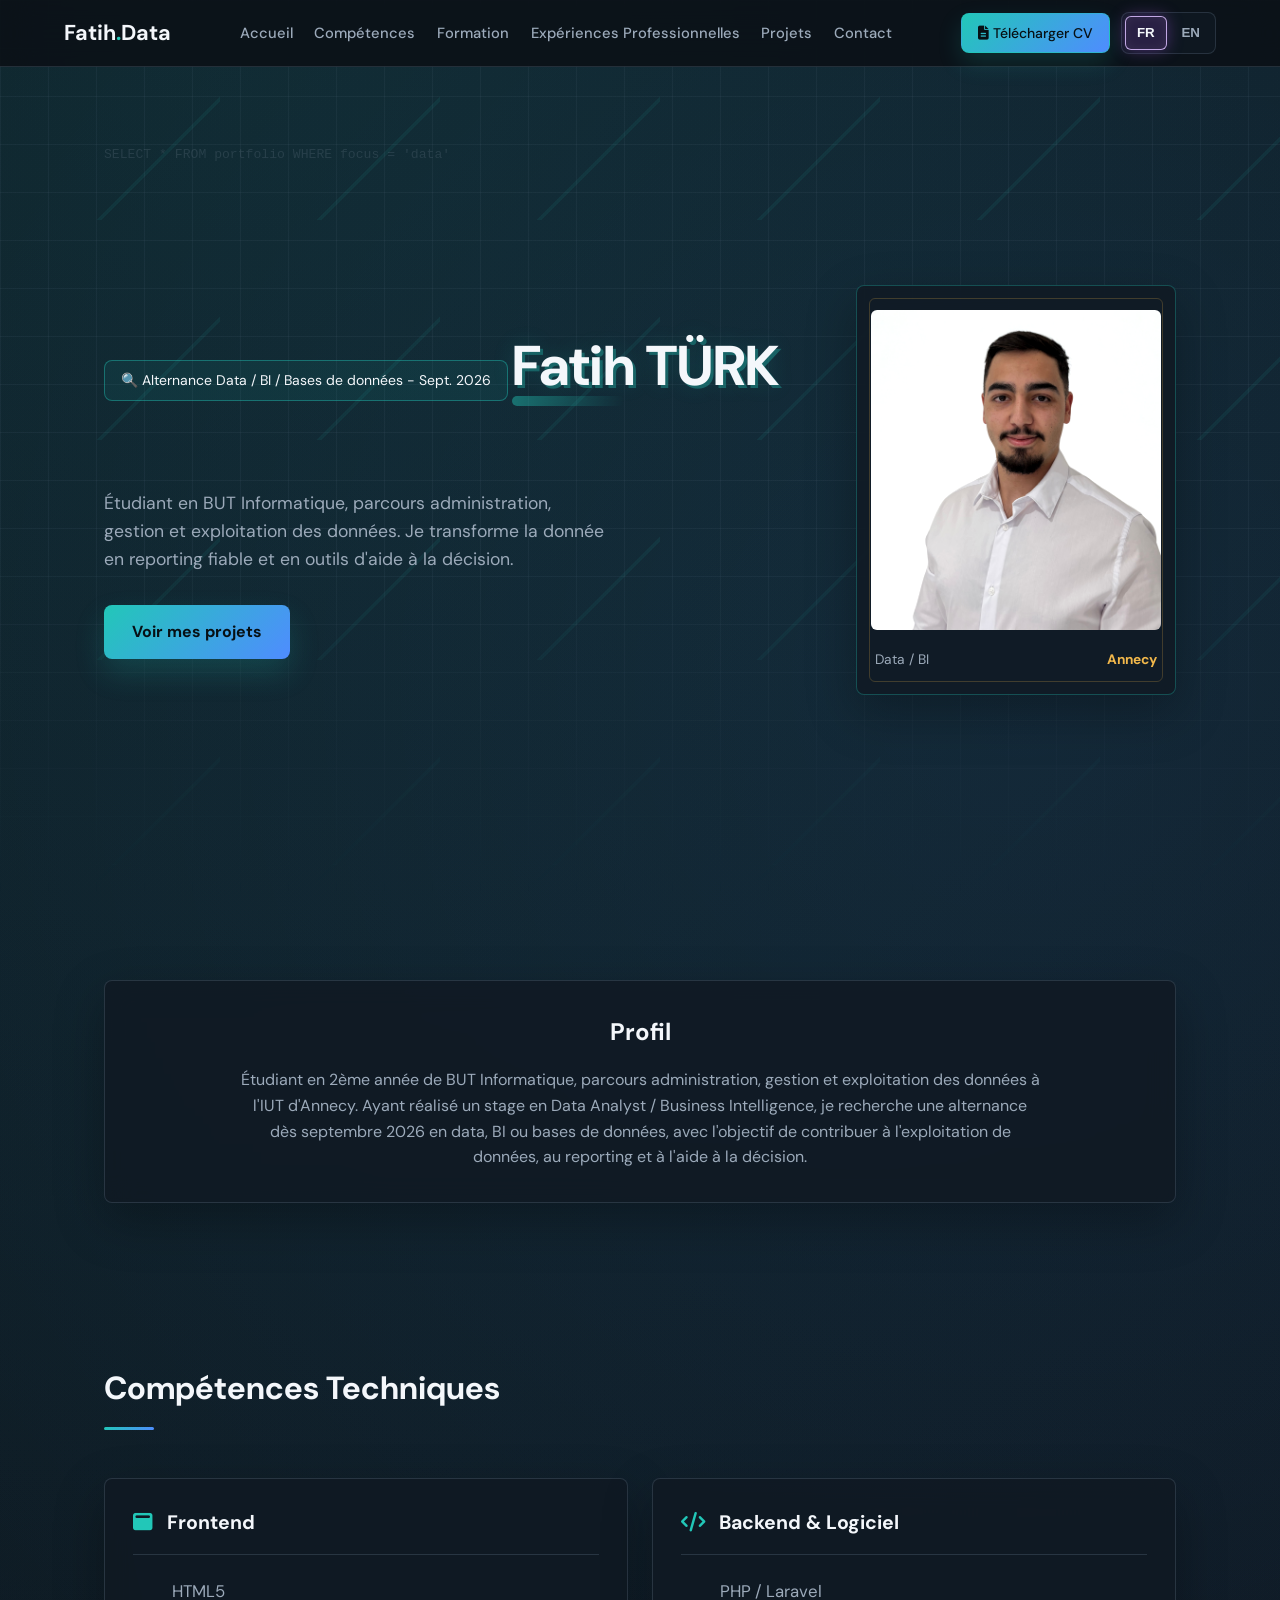
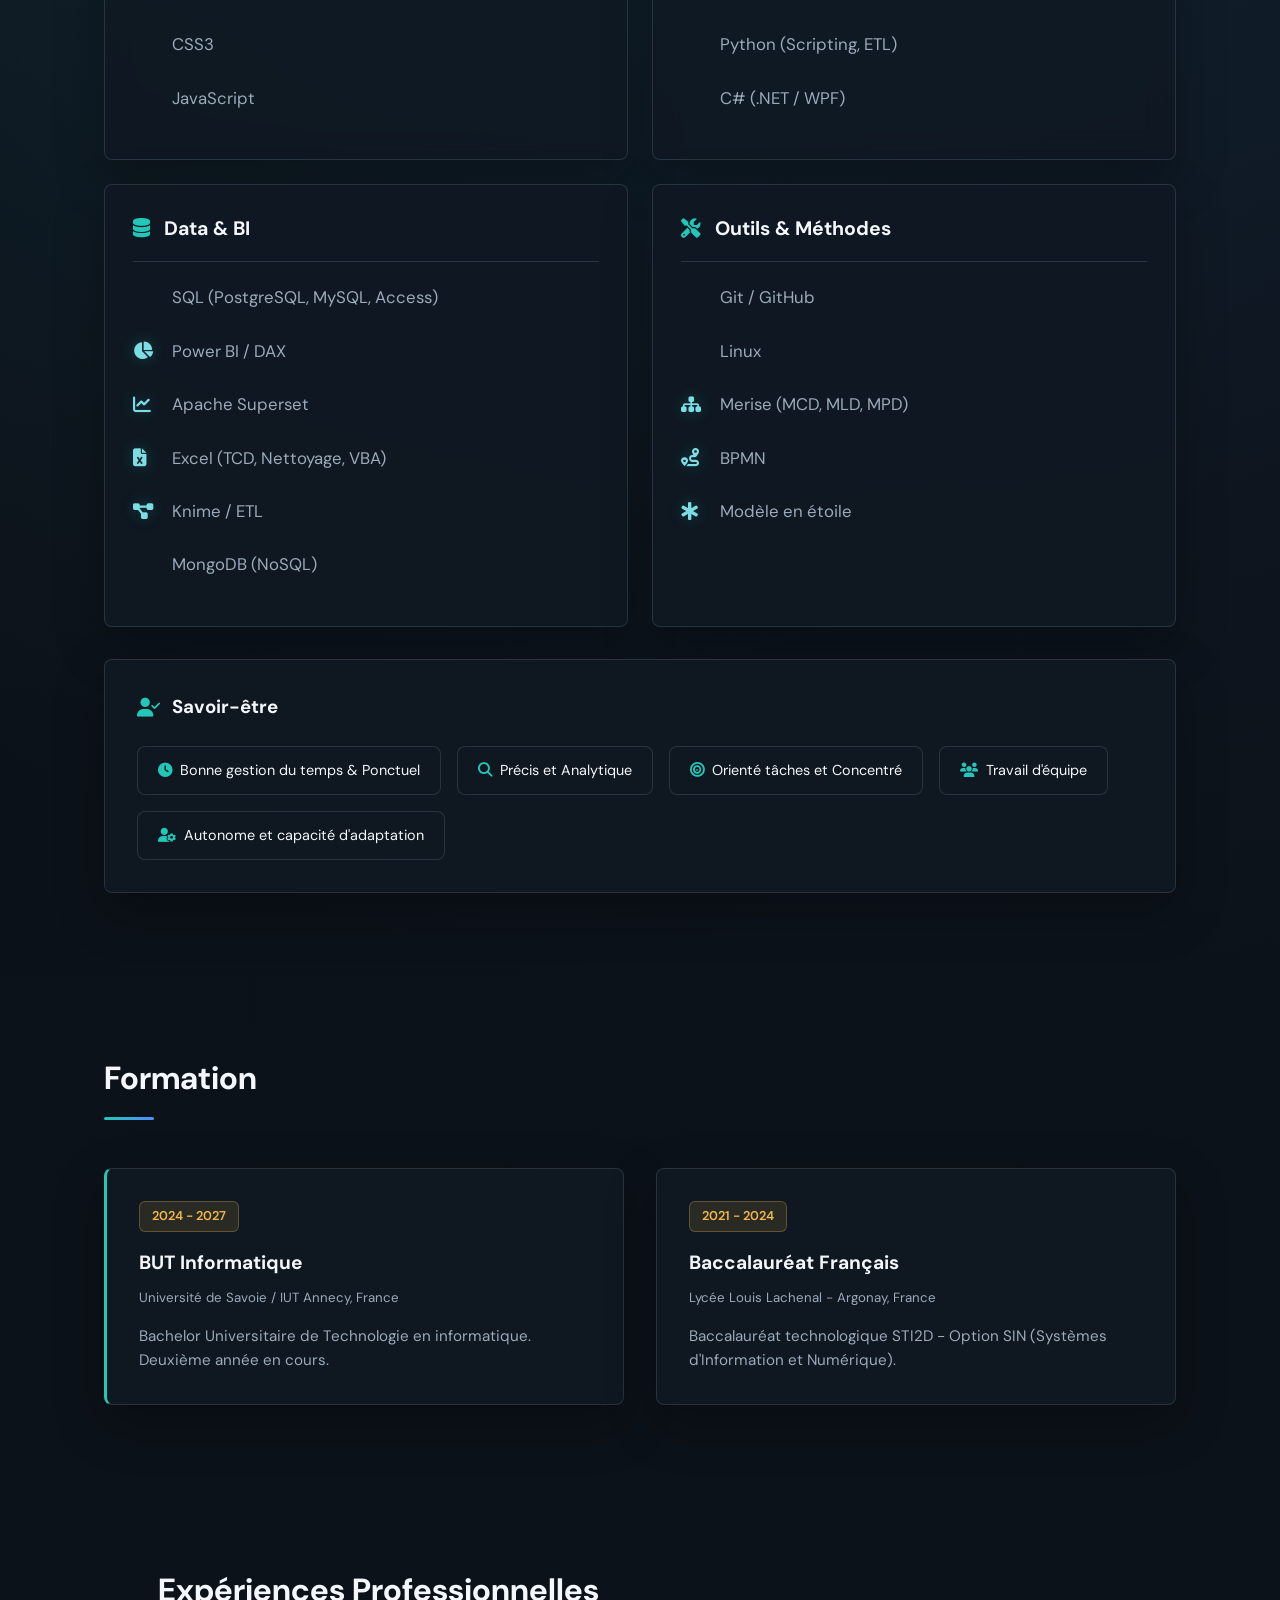
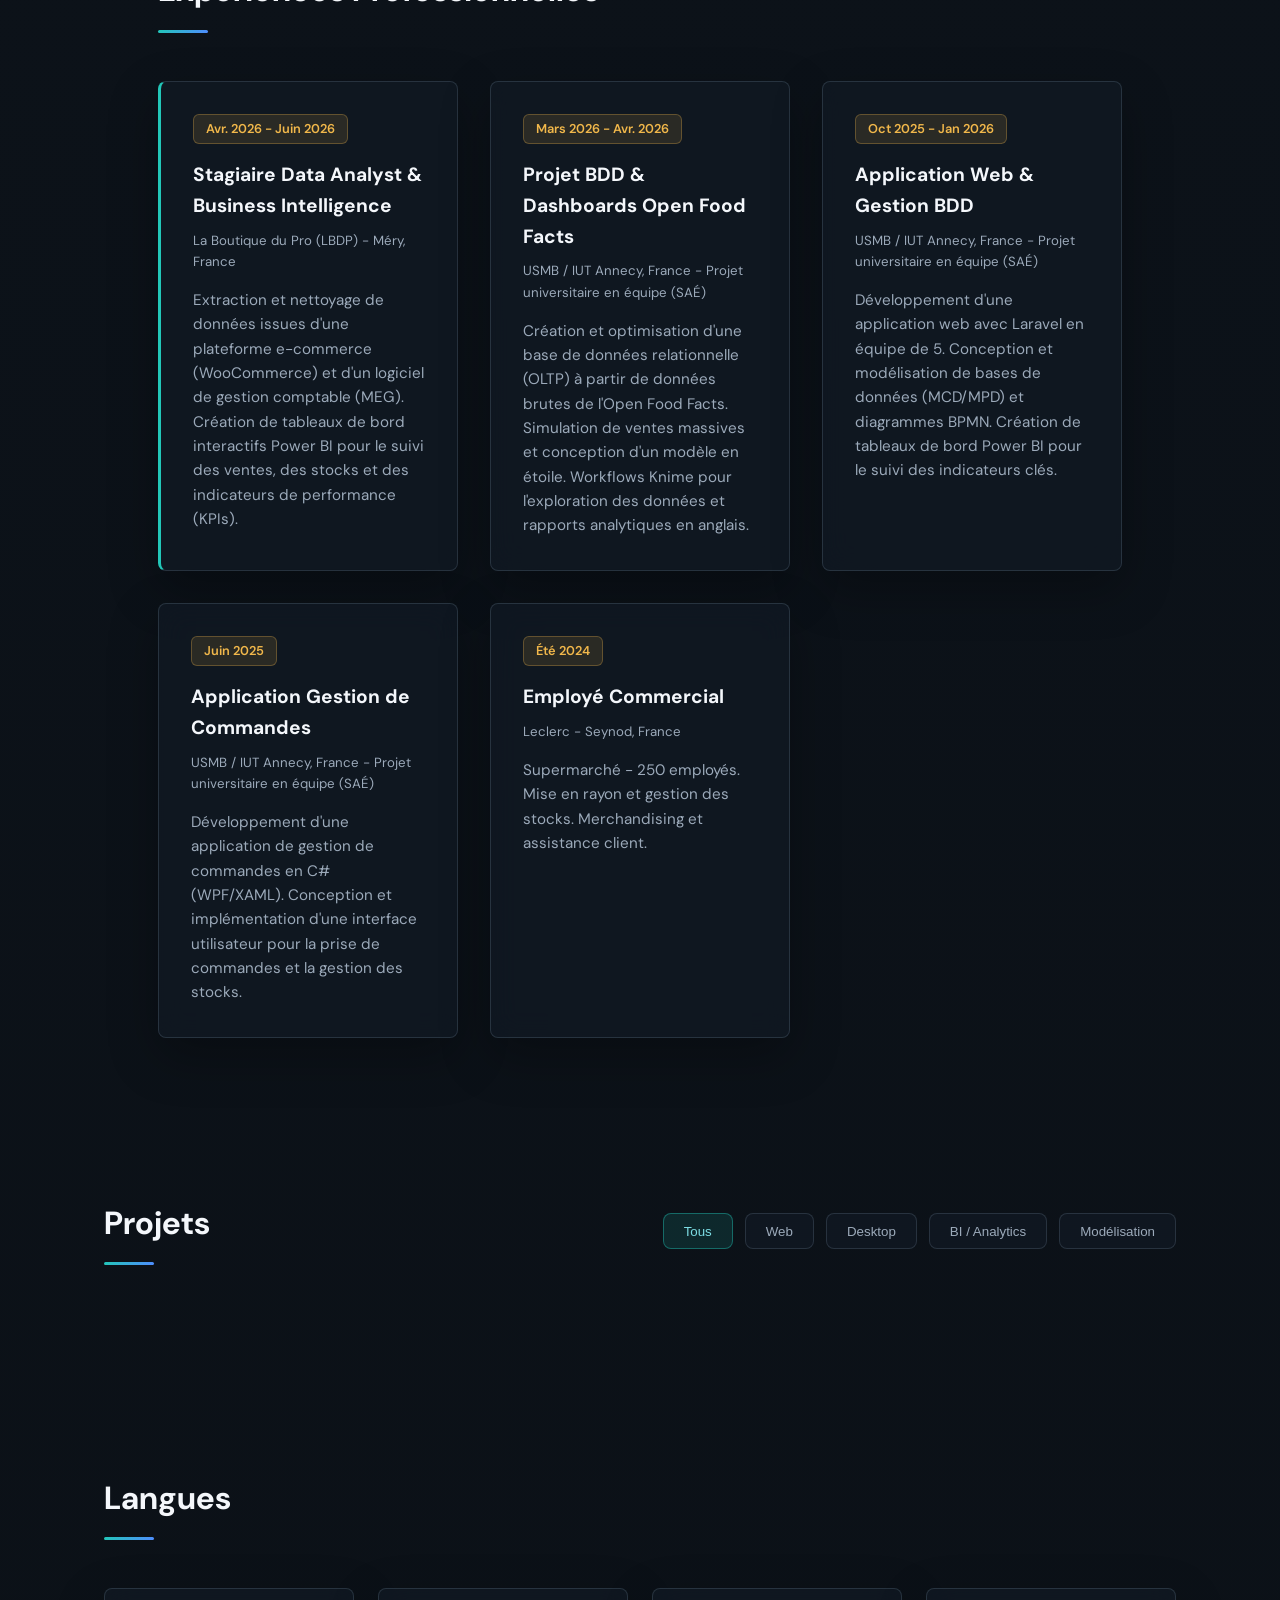
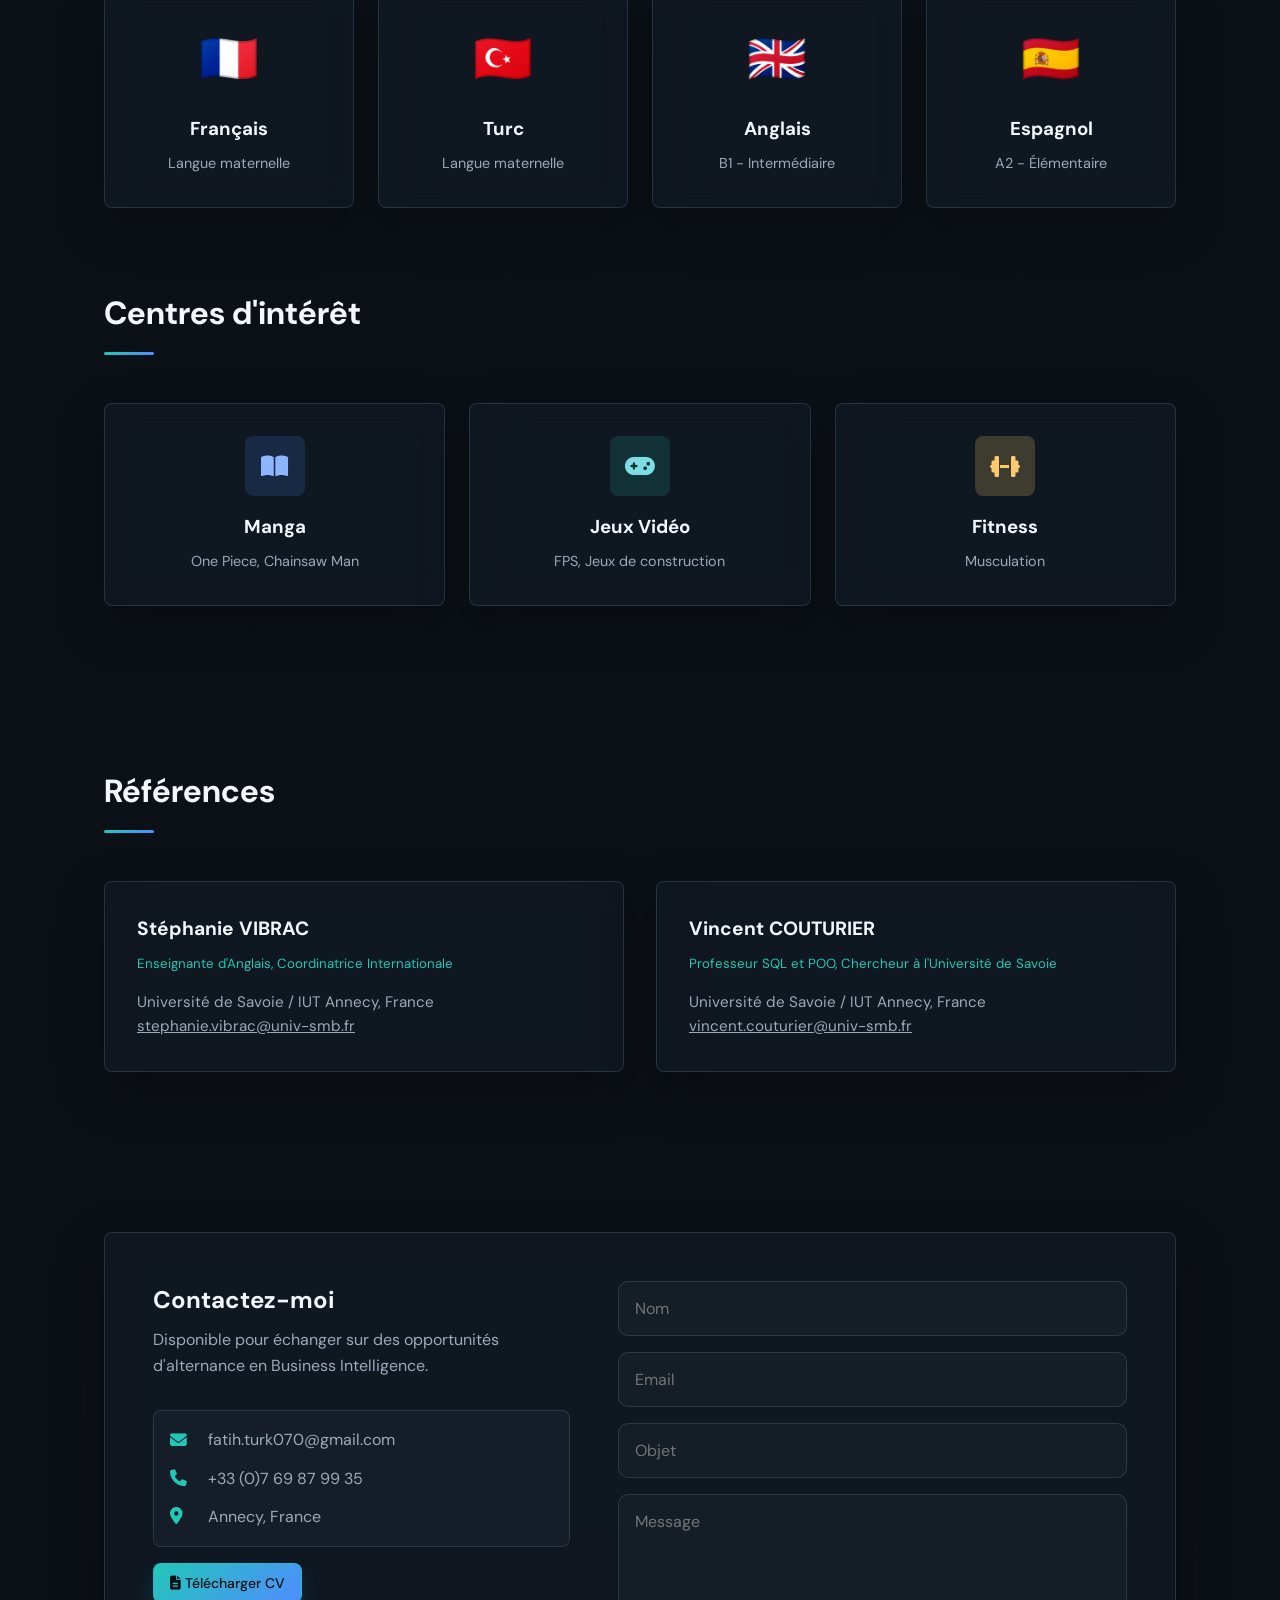
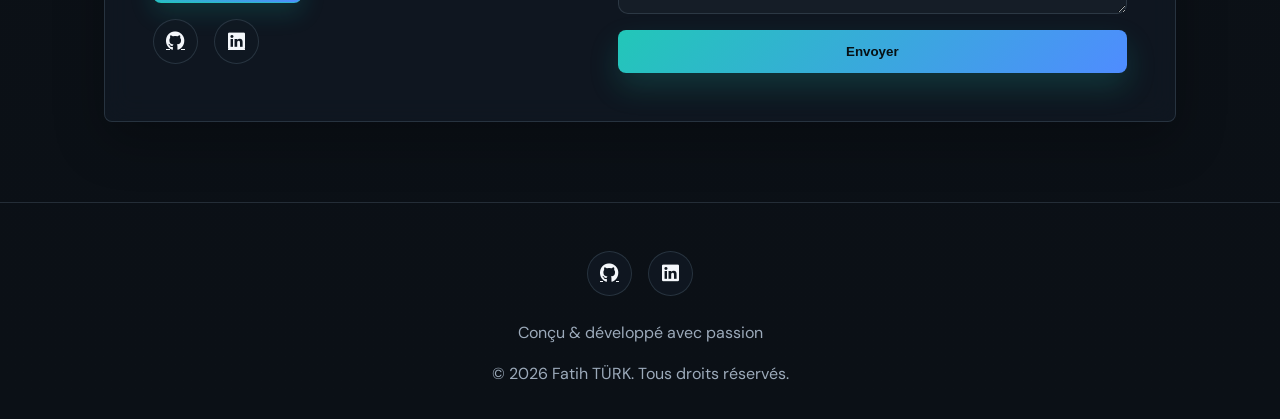
==== index.html @ 294d37f0 "Refactor code structure for improved readability and maintainability" ====
<!DOCTYPE html>
<html lang="fr">
<head>
    <meta charset="UTF-8">
    <meta name="viewport" content="width=device-width, initial-scale=1.0">
    <meta name="description" content="Fatih TÜRK - Data / BI / Databases portfolio. Second-year BUT Informatique student specializing in data administration, management and exploitation, SQL, Power BI, ETL and reporting.">
    <meta property="og:title" content="Fatih TÜRK - Data & BI Portfolio">
    <meta property="og:description" content="Data / BI / Databases. Power BI dashboards, SQL modeling, ETL workflows and reporting.">
    <meta property="og:type" content="website">
    <meta property="og:image" content="assets/previews/imgPROFIL.png">
    <title>Fatih TÜRK - Portfolio</title>
    <link rel="icon" href="data:image/svg+xml,<svg xmlns='http://www.w3.org/2000/svg' viewBox='0 0 100 100'><text y='.9em' font-size='90'>📊</text></svg>">

    <link rel="preconnect" href="https://fonts.googleapis.com">
    <link rel="preconnect" href="https://fonts.gstatic.com" crossorigin>
    <link href="https://fonts.googleapis.com/css2?family=DM+Sans:opsz,wght@9..40,400;500;700&display=swap" rel="stylesheet">
    
    <link rel="stylesheet" href="https://cdnjs.cloudflare.com/ajax/libs/font-awesome/6.5.1/css/all.min.css" />
    <link rel="stylesheet" href="https://cdn.jsdelivr.net/gh/devicons/devicon@v2.15.1/devicon.min.css">
    <link rel="stylesheet" href="css/style.css">
</head>
<body>

    <div id="scroll-progress"></div>
    <div id="cursor-glow"></div>

    <div class="background">
        <div class="data-grid"></div>
    </div>

    <nav class="glass-nav">
        <a href="#" class="logo">Fatih<span class="dot">.</span>Data</a>
        
        <ul class="nav-menu" id="nav-menu">
            <li><a href="#hero" onclick="closeMenu()" data-lang="nav_home">Home</a></li>
            <li><a href="#skills" onclick="closeMenu()" data-lang="nav_skills">Skills</a></li>
            <li><a href="#education" onclick="closeMenu()" data-lang="titre_edu">Education</a></li>
            <li><a href="#experience" onclick="closeMenu()" data-lang="titre_pro_exp">Experience</a></li>
            <li><a href="#projects" onclick="closeMenu()" data-lang="nav_projects">Projects</a></li>
            <li><a href="#contact" onclick="closeMenu()" data-lang="nav_contact">Contact</a></li>
            <li class="mobile-only">
                <a href="assets/CV_Fatih_TURK_FR.pdf" target="_blank" data-cv-link data-lang="nav_cv_download">Télécharger CV</a>
            </li>
        </ul>   

        <div class="nav-actions">
            <a href="assets/CV_Fatih_TURK_FR.pdf" target="_blank" class="btn-small btn-cv-primary desktop-only" data-cv-link data-lang="nav_cv_download"><i class="fa-solid fa-file-lines"></i> Télécharger CV</a>
            <div class="language-switch" aria-label="Language selector">
                <button type="button" class="lang-option" data-set-lang="fr">FR</button>
                <button type="button" class="lang-option" data-set-lang="en">EN</button>
            </div>
            
            <div class="hamburger" onclick="toggleMenu()">
                <i class="fa-solid fa-bars"></i>
            </div>
        </div>
    </nav>

    <main class="container">

        <section id="hero" class="hero">
            <div class="hero-content">
                <span class="badge-glass" data-lang="hero_badge">🔍 Data / BI / Databases apprenticeship - Sept. 2026</span>
                <h1 class="hero-name" data-text="Fatih TÜRK">Fatih TÜRK</h1>
                
                <h2 class="gradient-text"><span id="typed-text"></span></h2>
                
                <p class="subtitle" data-lang="profil-p">
                    Second-year BUT Informatique student specializing in data administration, management and exploitation. I turn data into reliable reporting and decision support tools.
                </p>
                
                <div class="hero-actions">
                    <a href="#projects" class="btn-primary" data-lang="nav_projects_btn">View my projects</a>
                </div>
            </div>
            <div class="hero-card glass-card">
                <img src="assets/previews/imgPROFIL.png" alt="Fatih TÜRK">
                <div class="hero-card-meta">
                    <span>Data / BI</span>
                    <strong>Annecy</strong>
                </div>
            </div>
        </section>

        <section id="profile" class="section">
            <div class="glass-card profile-simple">
                <h2 data-lang="titre_profil">Profile</h2>
                <p class="profile-bio" data-lang="bio_profil">
                    Second-year BUT Informatique student specializing in data administration, management and exploitation at IUT d'Annecy. Having completed a Data Analyst / Business Intelligence internship, I am seeking a work-study contract from September 2026 in data, BI or databases, with the goal of contributing to data exploitation, reporting and decision support.
                </p>
            </div>
        </section>

        <section id="skills" class="section">
            <div class="section-header">
                <h2 data-lang="competences-titre">Technical Skills</h2>
            </div>
            
            <div class="skills-layout-advanced">
                <div class="skill-column glass-card">
                    <h3><i class="fa-solid fa-window-maximize accent-icon"></i> <span data-lang="skills-frontend-title">Frontend</span></h3>

                    <div class="skill-bar">
                        <div class="skill-info">
                            <span><i class="devicon-html5-plain"></i> HTML5</span>
                            <span class="percentage">85%</span>
                        </div>
                        <div class="progress-container"><div class="progress-fill" style="--bar-width:85%"></div></div>
                    </div>

                    <div class="skill-bar">
                        <div class="skill-info">
                            <span><i class="devicon-css3-plain"></i> CSS3</span>
                            <span class="percentage">85%</span>
                        </div>
                        <div class="progress-container"><div class="progress-fill" style="--bar-width:85%"></div></div>
                    </div>

                    <div class="skill-bar">
                        <div class="skill-info">
                            <span><i class="devicon-javascript-plain"></i> JavaScript</span>
                            <span class="percentage">80%</span>
                        </div>
                        <div class="progress-container"><div class="progress-fill" style="--bar-width:80%"></div></div>
                    </div>
                </div>

                <div class="skill-column glass-card">
                    <h3><i class="fa-solid fa-code accent-icon"></i> <span data-lang="skills-backend-title">Backend & Software</span></h3>

                    <div class="skill-bar">
                        <div class="skill-info">
                            <span><i class="devicon-php-plain"></i> PHP / Laravel</span>
                            <span class="percentage">85%</span>
                        </div>
                        <div class="progress-container"><div class="progress-fill" style="--bar-width:85%"></div></div>
                    </div>

                    <div class="skill-bar">
                        <div class="skill-info">
                            <span><i class="devicon-python-plain"></i> Python (Scripting, ETL)</span>
                            <span class="percentage">80%</span>
                        </div>
                        <div class="progress-container"><div class="progress-fill" style="--bar-width:80%"></div></div>
                    </div>

                    <div class="skill-bar">
                        <div class="skill-info">
                            <span><i class="devicon-csharp-plain"></i> C# (.NET / WPF)</span>
                            <span class="percentage">75%</span>
                        </div>
                        <div class="progress-container"><div class="progress-fill" style="--bar-width:75%"></div></div>
                    </div>
                </div>

                <div class="skill-column glass-card">
                    <h3><i class="fa-solid fa-database accent-icon"></i> <span data-lang="skills-data-title">Data & BI</span></h3>

                    <div class="skill-bar">
                        <div class="skill-info">
                            <span><i class="devicon-postgresql-plain"></i> SQL (PostgreSQL, MySQL, Access)</span>
                            <span class="percentage">90%</span>
                        </div>
                        <div class="progress-container"><div class="progress-fill" style="--bar-width:90%"></div></div>
                    </div>

                    <div class="skill-bar">
                        <div class="skill-info">
                            <span><i class="fa-solid fa-chart-pie"></i> Power BI / DAX</span>
                            <span class="percentage">85%</span>
                        </div>
                        <div class="progress-container"><div class="progress-fill" style="--bar-width:85%"></div></div>
                    </div>

                    <div class="skill-bar">
                        <div class="skill-info">
                            <span><i class="fa-solid fa-chart-line"></i> Apache Superset</span>
                            <span class="percentage">75%</span>
                        </div>
                        <div class="progress-container"><div class="progress-fill" style="--bar-width:75%"></div></div>
                    </div>

                    <div class="skill-bar">
                        <div class="skill-info">
                            <span><i class="fa-solid fa-file-excel"></i> Excel (TCD, Nettoyage, VBA)</span>
                            <span class="percentage">80%</span>
                        </div>
                        <div class="progress-container"><div class="progress-fill" style="--bar-width:80%"></div></div>
                    </div>

                    <div class="skill-bar">
                        <div class="skill-info">
                            <span><i class="fa-solid fa-diagram-project"></i> Knime / ETL</span>
                            <span class="percentage">75%</span>
                        </div>
                        <div class="progress-container"><div class="progress-fill" style="--bar-width:75%"></div></div>
                    </div>

                    <div class="skill-bar">
                        <div class="skill-info">
                            <span><i class="devicon-mongodb-plain"></i> MongoDB (NoSQL)</span>
                            <span class="percentage">70%</span>
                        </div>
                        <div class="progress-container"><div class="progress-fill" style="--bar-width:70%"></div></div>
                    </div>
                </div>

                <div class="skill-column glass-card">
                    <h3><i class="fa-solid fa-screwdriver-wrench accent-icon"></i> <span data-lang="skills-tools-title">Tools & Methods</span></h3>

                    <div class="skill-bar">
                        <div class="skill-info">
                            <span><i class="devicon-git-plain"></i> Git / GitHub</span>
                            <span class="percentage">80%</span>
                        </div>
                        <div class="progress-container"><div class="progress-fill" style="--bar-width:80%"></div></div>
                    </div>

                    <div class="skill-bar">
                        <div class="skill-info">
                            <span><i class="devicon-linux-plain"></i> Linux</span>
                            <span class="percentage">70%</span>
                        </div>
                        <div class="progress-container"><div class="progress-fill" style="--bar-width:70%"></div></div>
                    </div>

                    <div class="skill-bar">
                        <div class="skill-info">
                            <span><i class="fa-solid fa-sitemap"></i> Merise (MCD, MLD, MPD)</span>
                            <span class="percentage">80%</span>
                        </div>
                        <div class="progress-container"><div class="progress-fill" style="--bar-width:80%"></div></div>
                    </div>

                    <div class="skill-bar">
                        <div class="skill-info">
                            <span><i class="fa-solid fa-route"></i> BPMN</span>
                            <span class="percentage">75%</span>
                        </div>
                        <div class="progress-container"><div class="progress-fill" style="--bar-width:75%"></div></div>
                    </div>

                    <div class="skill-bar">
                        <div class="skill-info">
                            <span><i class="fa-solid fa-star-of-life"></i> Modèle en étoile</span>
                            <span class="percentage">80%</span>
                        </div>
                        <div class="progress-container"><div class="progress-fill" style="--bar-width:80%"></div></div>
                    </div>
                </div>
            </div>

            <div class="soft-skills-row glass-card">
                <h3 data-lang="comp-soft"><i class="fa-solid fa-user-check accent-icon"></i> Soft Skills</h3>
                <div class="tags-cloud">
                    <span class="tag-glass" data-lang="soft-time"><i class="fa-solid fa-clock"></i> Good time management skills & Punctual</span>
                    <span class="tag-glass" data-lang="soft-analytic"><i class="fa-solid fa-magnifying-glass"></i> Precise and Analytical</span>
                    <span class="tag-glass" data-lang="soft-focus"><i class="fa-solid fa-bullseye"></i> Task-oriented and Focused</span>
                    <span class="tag-glass" data-lang="soft-team"><i class="fa-solid fa-users"></i> Teamwork</span>
                    <span class="tag-glass" data-lang="soft-autonomous"><i class="fa-solid fa-user-gear"></i> Autonomous and adaptable</span>
                </div>
            </div>
        </section>

        <section id="education" class="section">
            <div class="section-header">
                <h2 data-lang="titre_edu">Education</h2>
            </div>

            <div class="education-grid">
                <div class="glass-card timeline-card highlight">
                    <span class="date" data-lang="date_2024_2027">2024 - 2027</span>
                    <h4 data-lang="titre_but">CS Bachelor (BUT Informatique)</h4>
                    <h5 data-lang="lieu_but">University of Savoy / IUT Annecy, France</h5>
                    <p data-lang="desc_but">Technical Bachelor's Degree in computer science. Second year in progress.</p>
                </div>

                <div class="glass-card timeline-card">
                    <span class="date" data-lang="date_2021_2024">2021 - 2024</span>
                    <h4 data-lang="titre_bac">French Baccalaureate</h4>
                    <h5 data-lang="lieu_bac">Louis Lachenal High School - Argonay, France</h5>
                    <p data-lang="desc_bac">Technical High School diploma (STI2D - Digital Information Systems).</p>
                </div>
            </div>
        </section>

        <section id="experience" class="section">
            <div class="container">
                <div class="section-header">
                    <h2 data-lang="titre_pro_exp">Work Experience</h2>
                </div>
                
                <div class="education-grid">
                    <div class="glass-card timeline-card highlight">
                        <span class="date" data-lang="date_avr_juin_26">Apr. 2026 - Jun. 2026</span>
                        <h4 data-lang="job_lbdp">Data Analyst & Business Intelligence Intern</h4>
                        <h5 data-lang="lieu_lbdp">La Boutique du Pro (LBDP) - Méry, France</h5>
                        <p data-lang="desc_lbdp">Extraction and cleaning of data from an e-commerce platform (WooCommerce) and accounting management software (MEG). Built interactive Power BI dashboards to track sales, inventory and key performance indicators (KPIs).</p>
                    </div>

                    <div class="glass-card timeline-card">
                        <span class="date" data-lang="date_mars_avr_26">Mar. 2026 - Apr. 2026</span>
                        <h4 data-lang="job_open_food">Open Food Facts - DB & Dashboards Project</h4>
                        <h5 data-lang="lieu_usmb">USMB / IUT Annecy, France - University team project (SAÉ)</h5>
                        <p data-lang="desc_open_food">Built and optimized a relational database (OLTP) from raw Open Food Facts data. Simulated large-scale sales data and designed a star schema for analysis. Created Knime workflows for data exploration and analytical reports in English.</p>
                    </div>

                    <div class="glass-card timeline-card">
                        <span class="date" data-lang="date_oct_jan">Oct 2025 - Jan 2026</span>
                        <h4 data-lang="job_web_app">Web Application & Database Management</h4>
                        <h5 data-lang="lieu_usmb">USMB / IUT Annecy, France - University team project (SAÉ)</h5>
                        <p data-lang="desc_web_app">Developed a web application using Laravel in a team of 5. Designed and modeled databases (ERD/Physical Data Models) and BPMN diagrams. Created Power BI dashboards to monitor key performance indicators.</p>
                    </div>

                    <div class="glass-card timeline-card">
                        <span class="date" data-lang="date_june_25">June 2025</span>
                        <h4 data-lang="job_order_app">Order Management Application</h4>
                        <h5 data-lang="lieu_usmb">USMB / IUT Annecy, France - University team project (SAÉ)</h5>
                        <p data-lang="desc_order_app">Developed an order management application in C# (WPF/XAML). Designed and implemented a user interface for order taking and stock management.</p>
                    </div>

                    <div class="glass-card timeline-card">
                        <span class="date" data-lang="date_ete_24">Summer 2024</span>
                        <h4 data-lang="job_leclerc">Retail Associate</h4>
                        <h5 data-lang="lieu_leclerc">Leclerc - Seynod, France</h5>
                        <p data-lang="desc_leclerc">Supermarket - 250 employees. Restocked shelves and managed inventory. Merchandised products and assisted customers.</p>
                    </div>
                </div>
            </div>
        </section>

        <section id="projects" class="section">
            <div class="section-header row">
                <h2 data-lang="projets-titre">Projects</h2>
                <div class="tech-filters">
                    <button class="active" data-filter="all" data-lang="filter-all">All Projects</button>
                    <button data-filter="Web" data-lang="filter-web">Web</button>
                    <button data-filter="Desktop" data-lang="filter-desktop">Desktop</button>
                    <button data-filter="BI" data-lang="filter-bi">BI / Analytics</button>
                    <button data-filter="Analysis" data-lang="filter-analysis">Modeling</button>
                </div>
            </div>
            <div class="projects-grid" id="projects-container">
            </div>
        </section>

        <section id="languages" class="section">
            <div class="section-header">
                <h2 data-lang="langues-titre">Languages</h2>
            </div>
            <div class="grid-4">
                <div class="glass-card lang-card">
                    <span class="flag">🇫🇷</span>
                    <h3 data-lang="lang-fr">French</h3>
                    <p data-lang="lang-native">Native Speaker</p>
                </div>
                <div class="glass-card lang-card">
                    <span class="flag">🇹🇷</span>
                    <h3 data-lang="lang-tr">Turkish</h3>
                    <p data-lang="lang-native">Native Speaker</p>
                </div>
                <div class="glass-card lang-card">
                    <span class="flag">🇬🇧</span>
                    <h3 data-lang="lang-en">English</h3>
                    <p data-lang="lang_b1">B1 - Intermediate</p>
                </div>
                <div class="glass-card lang-card">
                    <span class="flag">🇪🇸</span>
                    <h3 data-lang="lang-es">Spanish</h3>
                    <p data-lang="lang_a2">A2 - Elementary</p>
                </div>
            </div>
        </section>

        <section id="interets" class="section" style="padding-top:0;">
            <div class="section-header">
                <h2 data-lang="interets-titre">Interests</h2>
            </div>
            <div class="grid-3">
                <div class="glass-card interest-card">
                    <div class="icon-box bg-purple"><i class="fa-solid fa-book-open"></i></div>
                    <h3>Manga</h3>
                    <p data-lang="hobby_manga_desc">One Piece, Chainsaw Man</p>
                </div>
                <div class="glass-card interest-card">
                    <div class="icon-box bg-blue"><i class="fa-solid fa-gamepad"></i></div>
                    <h3 data-lang="hobby-games">Video Games</h3>
                    <p data-lang="hobby_games_desc">FPS, Construction games</p>
                </div>
                <div class="glass-card interest-card">
                    <div class="icon-box bg-green"><i class="fa-solid fa-dumbbell"></i></div>
                    <h3 data-lang="hobby-fitness">Fitness</h3>
                    <p data-lang="hobby-fitness-desc">Weight training</p>
                </div>
            </div>
        </section>

        <section id="references" class="section">
            <div class="section-header">
                <h2 data-lang="ref-titre">References</h2>
            </div>
            <div class="split-view">
                <div class="glass-card timeline-card">
                    <h4>Stéphanie VIBRAC</h4>
                    <h5 style="color:var(--accent);" data-lang="role-ref1">English Lecturer, International Coordinator</h5>
                    <p data-lang="lieu_ref">University of Savoy / IUT Annecy, France</p>
                    <p><a href="mailto:stephanie.vibrac@univ-smb.fr" style="color:var(--text-mute);">stephanie.vibrac@univ-smb.fr</a></p>
                </div>
                <div class="glass-card timeline-card">
                    <h4>Vincent COUTURIER</h4>
                    <h5 style="color:var(--accent);" data-lang="role-ref2">SQL and OOP teacher, Researcher at university of Savoy</h5>
                    <p data-lang="lieu_ref">University of Savoy / IUT Annecy, France</p>
                    <p><a href="mailto:vincent.couturier@univ-smb.fr" style="color:var(--text-mute);">vincent.couturier@univ-smb.fr</a></p>
                </div>
            </div>
        </section>

        <section id="contact" class="section">
            <div class="glass-card contact-box">
                <div class="contact-left">
                    <h2 data-lang="contact-titre">Contact Me</h2>
                    <p data-lang="contact-p">Available to discuss Business Intelligence apprenticeship opportunities.</p>
                    
                    <div class="contact-details">
                        <div class="info-item">
                            <i class="fa-solid fa-envelope"></i>
                            <span>fatih.turk070@gmail.com</span>
                        </div>
                        <div class="info-item">
                            <i class="fa-solid fa-phone"></i>
                            <span>+33 (0)7 69 87 99 35</span>
                        </div>
                        <div class="info-item">
                            <i class="fa-solid fa-location-dot"></i>
                            <span>Annecy, France</span>
                        </div>
                    </div>

                    <div class="contact-actions">
                        <a href="assets/CV_Fatih_TURK_FR.pdf" target="_blank" class="btn-small btn-cv-primary" data-cv-link data-lang="nav_cv_download"><i class="fa-solid fa-file-lines"></i> Télécharger CV</a>
                    </div>

                    <div class="social-links">
                        <a href="https://github.com/fatiht7" target="_blank" class="btn-social">
                            <i class="fab fa-github"></i>
                        </a>
                        <a href="https://www.linkedin.com/in/fatih-tk" target="_blank" class="btn-social">
                            <i class="fab fa-linkedin"></i>
                        </a>
                    </div>
                </div>

                <form action="https://formspree.io/f/mnjpeoyr" method="POST" class="glass-form">
                    <input type="text" name="name" placeholder="Name" required>
                    <input type="email" name="email" placeholder="Email" required>
                    <input type="text" name="subject" placeholder="Subject" required>
                    <textarea name="message" placeholder="Message" rows="4" required></textarea>
                    <button type="submit" class="btn-primary full" data-lang="form-send">Send</button>
                </form>
            </div>
        </section>

    </main>
    
    <button id="back-to-top" aria-label="Back to top">
        <i class="fa-solid fa-arrow-up"></i>
    </button>

    <footer>
        <div class="footer-content">
            <div class="footer-socials">
                <a href="https://github.com/fatiht7" target="_blank" class="btn-social" aria-label="GitHub">
                    <i class="fab fa-github"></i>
                </a>
                <a href="https://www.linkedin.com/in/fatih-tk" target="_blank" class="btn-social" aria-label="LinkedIn">
                    <i class="fab fa-linkedin"></i>
                </a>
            </div>
            <p data-lang="footer_tagline">Designed & built with passion</p>
            <p data-lang="footer_rights">© 2026 Fatih TÜRK. All rights reserved.</p>
        </div>
    </footer>

    <div id="project-modal" class="modal-overlay">
        <div class="glass-card modal-card">
            <button class="close-btn" onclick="closeModal()"><i class="fa-solid fa-xmark"></i></button>
            <img id="modal-img" src="">
            <div class="modal-content">
                <h2 id="modal-title"></h2>
                <div id="modal-techs" class="tags-row"></div>
                <p id="modal-desc"></p>
                <div id="modal-links" class="links-row"></div>
            </div>
        </div>
    </div>

    <div id="detailed-modal" class="modal-overlay">
        <div class="glass-card detailed-modal-card">
            <button class="close-btn" onclick="closeDetailedModal()"><i class="fa-solid fa-xmark"></i></button>
            
            <div class="detailed-modal-content">
                <h2 id="detailed-modal-title"></h2>
                <p id="detailed-modal-desc" class="modal-intro"></p>
                
                <div id="detailed-tech-section" class="tech-section">
                    <h4><i class="fa-solid fa-globe"></i> Technologies</h4>
                    <div class="tech-grid"></div>
                </div>
                
                <div id="detailed-features-section"></div>
                
                <h4 id="diagrams-section-title" class="diagrams-title">Key Diagram Previews</h4>
                <div id="detailed-diagrams" class="diagrams-grid"></div>
                
                <div id="detailed-links" class="links-row"></div>
            </div>
        </div>
    </div>

    <div id="image-modal" class="modal-overlay image-modal">
        <button class="close-btn close-btn-image" onclick="closeImageModal()"><i class="fa-solid fa-xmark"></i></button>
        <img id="image-modal-img" src="">
    </div>

    <script src="https://unpkg.com/typed.js@2.1.0/dist/typed.umd.js"></script>
    <script src="js/script.js"></script>
</body>
</html>
---- css/style.css ----
:root {
    --bg: #0b1016;
    --surface: #111923;
    --surface-2: #162231;
    --glass: rgba(17,25,35,0.82);
    --glass-border: rgba(128,151,174,0.22);
    --glass-hover: rgba(25,37,51,0.92);
    --text: #f4f7fb;
    --text-mute: #9caaba;
    --accent: #22c7b8;
    --accent-light: #7ddde4;
    --accent-blue: #4f8cff;
    --accent-warm: #f2b84b;
    --gradient: linear-gradient(135deg, #22c7b8 0%, #4f8cff 100%);
    --success: #7ddc8a;
    --shadow: 0 18px 50px rgba(0,0,0,0.28);
}

* { margin: 0; padding: 0; box-sizing: border-box; }
html { scroll-behavior: smooth; }
body {
    font-family: 'DM Sans', sans-serif;
    background:
        radial-gradient(circle at 20% 0%, rgba(34,199,184,0.12), transparent 34%),
        radial-gradient(circle at 80% 10%, rgba(79,140,255,0.11), transparent 32%),
        linear-gradient(180deg, #0b1016 0%, #0c1219 45%, #0b1016 100%);
    color: var(--text);
    line-height: 1.6;
    overflow-x: hidden;
}

.background { position: fixed; inset: 0; z-index: -1; overflow: hidden; }
.data-grid {
    position: absolute;
    inset: 0;
    background-image:
        linear-gradient(rgba(128,151,174,0.08) 1px, transparent 1px),
        linear-gradient(90deg, rgba(128,151,174,0.08) 1px, transparent 1px),
        linear-gradient(135deg, transparent 0 72%, rgba(34,199,184,0.08) 72% 73%, transparent 73%);
    background-size: 48px 48px, 48px 48px, 220px 220px;
    mask-image: linear-gradient(to bottom, black 0%, black 60%, transparent 100%);
}

#scroll-progress {
    position: fixed;
    top: 0;
    left: 0;
    height: 3px;
    width: 0%;
    background: var(--gradient);
    z-index: 9999;
    transition: width 0.1s linear;
}

#cursor-glow {
    position: fixed;
    width: 300px;
    height: 300px;
    border-radius: 50%;
    background: radial-gradient(circle, rgba(34,199,184,0.10) 0%, transparent 70%);
    pointer-events: none;
    z-index: 0;
    transform: translate(-50%, -50%);
    transition: opacity 0.3s;
    opacity: 0;
}
#cursor-glow.active { opacity: 1; }
@media (hover: none) { #cursor-glow { display: none; } }
@keyframes fadeInUp { from { opacity: 0; transform: translateY(30px); } to { opacity: 1; transform: translateY(0); } }
@keyframes pulse-glow { 0%, 100% { box-shadow: 0 0 0 0 rgba(34,199,184,0.28); } 50% { box-shadow: 0 0 0 10px rgba(34,199,184,0); } }

.reveal { opacity: 0; transform: translateY(28px); transition: opacity 0.6s ease, transform 0.6s ease; }
.reveal.visible { opacity: 1; transform: translateY(0); }

.glass-card {
    background: var(--glass);
    backdrop-filter: blur(14px);
    -webkit-backdrop-filter: blur(14px);
    border: 1px solid var(--glass-border);
    border-radius: 8px;
    transition: all 0.3s ease;
    box-shadow: var(--shadow);
}
.glass-card:hover { background: var(--glass-hover); border-color: rgba(34,199,184,0.34); }

.glass-nav {
    position: fixed; top: 0; left: 0; right: 0; z-index: 1000;
    display: flex; justify-content: space-between; align-items: center;
    padding: 0.75rem 5%;
    background: rgba(11,16,22,0.86);
    backdrop-filter: blur(16px);
    border-bottom: 1px solid var(--glass-border);
    transition: padding 0.3s ease, background 0.3s ease;
}
.glass-nav.scrolled {
    padding: 0.5rem 5%;
    background: rgba(11,16,22,0.96);
}
.logo { font-size: 1.35rem; font-weight: 700; color: var(--text); text-decoration: none; }
.logo .dot { color: var(--accent); }
.nav-menu { display: flex; list-style: none; gap: 1.35rem; }
.nav-menu a { color: var(--text-mute); text-decoration: none; font-weight: 500; font-size: 0.92rem; transition: color 0.3s; }
.nav-menu a:hover { color: var(--text); }
.nav-menu a.active { color: var(--accent); }
.nav-actions { display: flex; align-items: center; gap: 0.7rem; }
.btn-small { padding: 0.5rem 1rem; border-radius: 8px; font-size: 0.875rem; text-decoration: none; font-weight: 500; transition: all 0.3s; }
.btn-outline { border: 1px solid var(--glass-border); color: var(--text); background: rgba(17,25,35,0.74); }
.btn-outline:hover { background: rgba(34,199,184,0.12); border-color: rgba(34,199,184,0.45); }
.btn-cv-primary {
    border: 1px solid rgba(34,199,184,0.52);
    background: var(--gradient);
    color: #071014;
    box-shadow: 0 10px 24px rgba(34,199,184,0.16);
}
.btn-cv-primary:hover {
    transform: translateY(-1px);
    box-shadow: 0 14px 30px rgba(79,140,255,0.22);
}
.language-switch {
    display: inline-flex;
    align-items: center;
    background: rgba(17,25,35,0.82);
    border: 1px solid var(--glass-border);
    border-radius: 8px;
    padding: 0.18rem;
    gap: 0.15rem;
}
.lang-option {
    min-width: 38px;
    height: 34px;
    padding: 0 0.7rem;
    border: 1px solid transparent;
    border-radius: 6px;
    background: transparent;
    color: var(--text-mute);
    cursor: pointer;
    font-weight: 700;
    transition: all 0.25s ease;
}
.lang-option:hover {
    color: var(--text);
    border-color: rgba(34,199,184,0.28);
}
.lang-option.active {
    color: var(--text);
    border-color: rgba(220,191,255,0.86);
    background: rgba(185,91,255,0.16);
    box-shadow: 0 0 16px rgba(185,91,255,0.34), inset 0 0 12px rgba(255,255,255,0.06);
}
.hamburger { display: none; font-size: 1.5rem; cursor: pointer; color: var(--text); }
.mobile-only { display: none; }

.container { max-width: 1200px; margin: 0 auto; padding: 0 5%; }
.section { padding: 5rem 0; }
.section-header { margin-bottom: 3rem; }
.section-header h2 {
    font-size: 2rem; font-weight: 700;
    position: relative; padding-bottom: 1rem;
}
.section-header h2::after {
    content: '';
    position: absolute; bottom: 0; left: 0;
    width: 50px; height: 3px;
    background: var(--gradient);
    border-radius: 2px;
}
.section-header.row h2::after { left: 0; }
.section-header.row { display: flex; justify-content: space-between; align-items: center; flex-wrap: wrap; gap: 1rem; }

.hero { min-height: 100vh; display: flex; align-items: center; justify-content: space-between; gap: 4rem; padding-top: 80px; position: relative; }
.hero::before {
    content: "SELECT * FROM portfolio WHERE focus = 'data'";
    position: absolute;
    top: 16%;
    left: 0;
    color: rgba(156,170,186,0.16);
    font-family: Consolas, monospace;
    font-size: 0.82rem;
    pointer-events: none;
}
.hero-content { flex: 1; }
.badge-glass { display: inline-block; padding: 0.5rem 1rem; background: rgba(34,199,184,0.08); border: 1px solid rgba(34,199,184,0.42); border-radius: 8px; font-size: 0.875rem; margin-bottom: 1.5rem; animation: pulse-glow 2.5s ease-in-out infinite; }
.hero h1 { font-size: 3.5rem; font-weight: 700; margin-bottom: 0.5rem; }
.hero-name {
    position: relative;
    display: inline-block;
    letter-spacing: 0;
    z-index: 0;
    white-space: nowrap;
    text-shadow:
        0.06em 0.06em 0 rgba(34,199,184,0.34),
        0 0 22px rgba(34,199,184,0.16);
}
.hero-name::after {
    content: none;
}
.hero-name::before {
    content: "";
    position: absolute;
    left: 0;
    bottom: 0.08em;
    width: 42%;
    height: 0.18em;
    background: linear-gradient(90deg, rgba(34,199,184,0.45), rgba(79,140,255,0));
    border-radius: 999px;
}
.gradient-text { background: var(--gradient); -webkit-background-clip: text; -webkit-text-fill-color: transparent; background-clip: text; font-size: 2rem; min-height: 2.5rem; }
.subtitle { color: var(--text-mute); font-size: 1.1rem; margin: 1.5rem 0 2rem; max-width: 500px; }
.hero-actions { display: flex; gap: 1rem; flex-wrap: wrap; }
.btn-primary { padding: 0.875rem 1.75rem; background: var(--gradient); color: #071014; border: none; border-radius: 8px; font-weight: 700; text-decoration: none; transition: all 0.3s; cursor: pointer; box-shadow: 0 14px 30px rgba(34,199,184,0.18); }
.btn-primary:hover { transform: translateY(-2px); box-shadow: 0 14px 34px rgba(79,140,255,0.24); }
.btn-primary.full { width: 100%; }
.btn-glass { padding: 0.875rem 1.75rem; background: var(--glass); border: 1px solid var(--glass-border); color: var(--text); border-radius: 8px; font-weight: 600; text-decoration: none; transition: all 0.3s; }
.btn-glass:hover { background: var(--glass-hover); }
.hero-card {
    width: 320px; min-height: 410px; padding: 0.85rem;
    display: flex; align-items: center; justify-content: center;
    flex-direction: column;
    gap: 0.85rem;
    position: relative;
    border-color: rgba(34,199,184,0.30);
}
.hero-card::before {
    content: "";
    position: absolute;
    inset: 12px;
    border: 1px solid rgba(242,184,75,0.22);
    border-radius: 6px;
    pointer-events: none;
}
.hero-card img { width: 100%; height: 320px; object-fit: cover; border-radius: 6px; filter: saturate(0.94) contrast(1.04); }
.hero-card-meta {
    width: 100%;
    display: flex;
    align-items: center;
    justify-content: space-between;
    padding: 0.3rem 0.25rem 0;
    color: var(--text-mute);
    font-size: 0.86rem;
    position: relative;
    z-index: 1;
}
.hero-card-meta strong { color: var(--accent-warm); font-weight: 700; }

.profile-simple { padding: 2rem; text-align: center; }
.profile-simple h2 { margin-bottom: 1rem; }
.profile-bio { color: var(--text-mute); max-width: 800px; margin: 0 auto; }

.skills-layout-advanced { display: grid; grid-template-columns: repeat(2, minmax(320px, 1fr)); gap: 1.5rem; margin-bottom: 2rem; }
.skill-column { padding: 2rem; }
.skill-column h3 { margin-bottom: 1.5rem; display: flex; align-items: center; gap: 0.85rem; font-size: 1.22rem; }
.skill-column h3 span { min-width: 0; }
.skill-column h3 i { font-size: 1.22rem; }
.accent-icon { color: var(--accent); }
.skill-bar { margin-bottom: 1.25rem; }
.skill-info { display: flex; justify-content: space-between; margin-bottom: 0.5rem; font-size: 1rem; }
.skill-info span { display: flex; align-items: center; gap: 0.7rem; }
.skill-info i { font-size: 1.08rem; }
.percentage { color: var(--accent-warm); font-weight: 600; }
.progress-container { height: 8px; background: rgba(128,151,174,0.14); border-radius: 999px; overflow: hidden; }
.progress-fill { height: 100%; background: var(--gradient); border-radius: 999px; width: 0 !important; transition: width 1.2s cubic-bezier(0.4, 0, 0.2, 1); }
.progress-fill.animated { width: var(--bar-width) !important; }
body.lang-fr .skills-layout-advanced { grid-template-columns: repeat(2, minmax(340px, 1fr)); }
body.lang-fr .skill-column { padding: 1.75rem; }
body.lang-fr .skill-column h3 { padding-bottom: 1rem; margin-bottom: 1rem; border-bottom: 1px solid var(--glass-border); }
body.lang-fr .skill-bar { margin-bottom: 0.82rem; }
body.lang-fr .skill-info { margin-bottom: 0; justify-content: flex-start; }
body.lang-fr .percentage,
body.lang-fr .progress-container { display: none; }
body.lang-fr .skill-info span:first-child {
    width: 100%;
    padding: 0.42rem 0;
    color: var(--text-mute);
    font-size: 1.05rem;
    white-space: nowrap;
}
body.lang-fr .skill-info i {
    width: 28px;
    font-size: 1.12rem;
    justify-content: center;
    color: var(--accent-light);
    text-shadow: 0 0 14px rgba(34,199,184,0.28);
}
.soft-skills-row { padding: 2rem; }
.soft-skills-row h3 { margin-bottom: 1.5rem; display: flex; align-items: center; gap: 0.75rem; }
.tags-cloud { display: flex; flex-wrap: wrap; gap: 1rem; }
.tag-glass { padding: 0.75rem 1.25rem; background: rgba(17,25,35,0.74); border: 1px solid var(--glass-border); border-radius: 8px; font-size: 0.9rem; display: flex; align-items: center; gap: 0.5rem; }
.tag-glass i { color: var(--accent); }

.education-grid { display: grid; grid-template-columns: repeat(auto-fit, minmax(300px, 1fr)); gap: 2rem; }
.timeline-card { padding: 2rem; position: relative; }
.timeline-card.highlight { border-left: 3px solid var(--accent); }
.timeline-card:hover { border-color: rgba(34,199,184,0.42); box-shadow: 0 16px 44px rgba(0,0,0,0.32); }
.timeline-card .date { display: inline-block; padding: 0.25rem 0.75rem; background: rgba(242,184,75,0.12); color: var(--accent-warm); border: 1px solid rgba(242,184,75,0.28); border-radius: 6px; font-size: 0.8rem; font-weight: 600; margin-bottom: 1rem; }
.timeline-card h4 { font-size: 1.2rem; margin-bottom: 0.5rem; }
.timeline-card h5 { color: var(--text-mute); font-weight: 400; margin-bottom: 1rem; }
.timeline-card p { color: var(--text-mute); font-size: 0.95rem; }

.tech-filters { display: flex; gap: 0.75rem; flex-wrap: wrap; }
.tech-filters button {
    padding: 0.6rem 1.25rem;
    background: rgba(17,25,35,0.78);
    border: 1px solid var(--glass-border);
    color: var(--text-mute);
    border-radius: 8px;
    cursor: pointer;
    font-weight: 500;
    transition: all 0.3s;
}
.tech-filters button:hover { color: var(--text); border-color: var(--accent); }
.tech-filters button.active { background: rgba(34,199,184,0.13); color: var(--accent-light); border-color: rgba(34,199,184,0.42); }

.projects-grid { display: grid; grid-template-columns: repeat(auto-fill, minmax(340px, 1fr)); gap: 2rem; }
.project-card { cursor: pointer; overflow: hidden; display: flex; flex-direction: column; animation: cardFadeIn 0.4s ease both; }
@keyframes cardFadeIn { from { opacity: 0; transform: translateY(16px); } to { opacity: 1; transform: translateY(0); } }
.project-card:hover {
    transform: translateY(-5px);
    border-color: rgba(34,199,184,0.42);
    box-shadow: 0 18px 48px rgba(0,0,0,0.32), 0 0 0 1px rgba(34,199,184,0.12);
}
.project-img { height: 200px; background-size: cover; background-position: center; border-radius: 8px 8px 0 0; border-bottom: 1px solid var(--glass-border); }
.project-content { padding: 1.5rem; flex: 1; display: flex; flex-direction: column; }
.project-meta { display: flex; align-items: center; gap: 0.5rem; margin-bottom: 0.5rem; }
.meta-type { color: var(--accent); font-size: 0.85rem; font-weight: 500; }
.meta-date { color: var(--text-mute); font-size: 0.85rem; display: inline-block; padding: 0.2rem 0.6rem; background: rgba(128,151,174,0.12); border-radius: 6px; margin-bottom: 0.75rem; }
.project-badge { font-size: 0.7rem; font-weight: 600; padding: 0.2rem 0.6rem; border-radius: 6px; text-transform: uppercase; letter-spacing: 0.5px; margin-left: 0.5rem; }
.badge-ongoing { background: rgba(79,140,255,0.12); color: #8eb5ff; border: 1px solid rgba(79,140,255,0.34); }
.badge-completed { background: rgba(0,184,148,0.2); color: var(--success); border: 1px solid rgba(0,184,148,0.4); }
.project-content h3 { font-size: 1.25rem; margin-bottom: 0.75rem; }
.project-content p { color: var(--text-mute); font-size: 0.9rem; flex: 1; margin-bottom: 1rem; }
.project-tags { display: flex; flex-wrap: wrap; gap: 0.5rem; margin-bottom: 1rem; }
.project-tags span { padding: 0.3rem 0.75rem; background: rgba(128,151,174,0.10); border: 1px solid var(--glass-border); border-radius: 6px; font-size: 0.8rem; color: var(--text-mute); }

.btn-action {
    display: inline-flex;
    align-items: center;
    gap: 0.5rem;
    padding: 0.75rem 1.25rem;
    background: rgba(34,199,184,0.14);
    color: var(--accent-light);
    border: none;
    border-radius: 8px;
    font-weight: 600;
    font-size: 0.9rem;
    cursor: pointer;
    transition: all 0.3s;
    width: fit-content;
}
.btn-action:hover { background: rgba(34,199,184,0.22); transform: translateY(-2px); }
.btn-action i { font-size: 0.85rem; }

.grid-4 { display: grid; grid-template-columns: repeat(4, 1fr); gap: 1.5rem; }
.grid-3 { display: grid; grid-template-columns: repeat(3, 1fr); gap: 1.5rem; }
.lang-card { padding: 2rem; text-align: center; }
.lang-card .flag { font-size: 3rem; display: block; margin-bottom: 1rem; }
.lang-card h3 { margin-bottom: 0.5rem; }
.lang-card p { color: var(--text-mute); font-size: 0.9rem; }
.interest-card { padding: 2rem; text-align: center; }
.icon-box { width: 60px; height: 60px; border-radius: 8px; display: flex; align-items: center; justify-content: center; margin: 0 auto 1rem; font-size: 1.5rem; }
.bg-purple { background: rgba(79,140,255,0.16); color: #8eb5ff; }
.bg-blue { background: rgba(34,199,184,0.15); color: var(--accent-light); }
.bg-green { background: rgba(253,203,110,0.2); color: #fdcb6e; }
.interest-card h3 { margin-bottom: 0.5rem; }
.interest-card p { color: var(--text-mute); font-size: 0.9rem; }

.split-view { display: grid; grid-template-columns: repeat(2, 1fr); gap: 2rem; }

.contact-box { display: grid; grid-template-columns: minmax(280px, 0.9fr) 1.1fr; gap: 3rem; padding: 3rem; }
.contact-left h2 { margin-bottom: 0.5rem; }
.contact-left > p { color: var(--text-mute); margin-bottom: 2rem; }
.contact-details {
    display: grid;
    gap: 0.8rem;
    padding: 1rem;
    background: rgba(128,151,174,0.06);
    border: 1px solid var(--glass-border);
    border-radius: 8px;
}
.info-item { display: flex; align-items: center; gap: 1rem; color: var(--text-mute); }
.info-item i { color: var(--accent); font-size: 1.05rem; width: 22px; }
.contact-actions { display: flex; flex-wrap: wrap; gap: 0.75rem; margin-top: 1rem; }
.social-links { display: flex; gap: 1rem; margin-top: 1rem; }
.btn-social { width: 45px; height: 45px; display: flex; align-items: center; justify-content: center; background: var(--glass); border: 1px solid var(--glass-border); border-radius: 50%; color: var(--text); font-size: 1.2rem; transition: all 0.3s; }
.btn-social:hover { background: var(--accent); color: white; border-color: var(--accent); }
.glass-form { display: flex; flex-direction: column; gap: 1rem; }
.glass-form input, .glass-form textarea {
    padding: 1rem;
    background: rgba(255,255,255,0.03);
    border: 1px solid var(--glass-border);
    border-radius: 10px;
    color: var(--text);
    font-family: inherit;
    font-size: 1rem;
    transition: all 0.3s;
}
.glass-form input:focus, .glass-form textarea:focus { outline: none; border-color: var(--accent); background: rgba(255,255,255,0.05); }
.glass-form textarea { resize: vertical; min-height: 120px; }

#back-to-top {
    position: fixed; bottom: 2rem; right: 2rem;
    width: 48px; height: 48px; border-radius: 50%;
    background: var(--gradient); color: white; border: none;
    font-size: 1.2rem; cursor: pointer; z-index: 1000;
    opacity: 0; visibility: hidden; transform: translateY(10px);
    transition: opacity 0.3s, visibility 0.3s, transform 0.3s;
    box-shadow: 0 4px 20px rgba(108,92,231,0.4);
}
#back-to-top.visible { opacity: 1; visibility: visible; transform: translateY(0); }
#back-to-top:hover { transform: translateY(-3px); box-shadow: 0 6px 30px rgba(108,92,231,0.5); }

footer { text-align: center; padding: 3rem 2rem 2rem; color: var(--text-mute); border-top: 1px solid var(--glass-border); }
.footer-content { display: flex; flex-direction: column; align-items: center; gap: 1rem; }
.footer-socials { display: flex; gap: 1rem; margin-bottom: 0.5rem; }

.modal-overlay {
    position: fixed;
    inset: 0;
    background: rgba(0,0,0,0.8);
    backdrop-filter: blur(5px);
    z-index: 2000;
    display: flex;
    align-items: center;
    justify-content: center;
    padding: 2rem;
    opacity: 0;
    visibility: hidden;
    transition: opacity 0.3s ease, visibility 0.3s ease;
}
.modal-overlay.active {
    opacity: 1;
    visibility: visible;
}
.modal-card { max-width: 600px; width: 100%; max-height: 90vh; overflow-y: auto; position: relative; transform: translateY(20px) scale(0.97); transition: transform 0.3s ease; }
.modal-overlay.active .modal-card, .modal-overlay.active .detailed-modal-card { transform: translateY(0) scale(1); }
.modal-card img { width: 100%; height: 200px; object-fit: cover; border-radius: 16px 16px 0 0; }
.modal-content { padding: 2rem; }
.modal-content h2 { margin-bottom: 1rem; }
.modal-content p { color: var(--text-mute); margin-bottom: 1.5rem; }
.tags-row { display: flex; flex-wrap: wrap; gap: 0.5rem; margin-bottom: 1.5rem; }
.tags-row span { padding: 0.3rem 0.75rem; background: rgba(108,92,231,0.2); border-radius: 20px; font-size: 0.85rem; color: var(--accent); }
.links-row { display: flex; gap: 1rem; flex-wrap: wrap; }
.btn-link {
    display: inline-flex;
    align-items: center;
    gap: 0.5rem;
    padding: 0.75rem 1.25rem;
    background: var(--glass);
    border: 1px solid var(--glass-border);
    border-radius: 8px;
    color: var(--text);
    text-decoration: none;
    font-weight: 500;
    transition: all 0.3s;
}
.btn-link:hover { background: var(--accent); border-color: var(--accent); }
.close-btn {
    position: absolute;
    top: 1rem;
    right: 1rem;
    width: 40px;
    height: 40px;
    background: rgba(0,0,0,0.5);
    border: none;
    border-radius: 50%;
    color: white;
    font-size: 1.2rem;
    cursor: pointer;
    z-index: 10;
    transition: all 0.3s;
}
.close-btn:hover { background: var(--accent); }

.detailed-modal-card {
    max-width: 900px;
    width: 100%;
    max-height: 90vh;
    overflow-y: auto;
    position: relative;
    background: var(--bg);
    border: 1px solid var(--glass-border);
    transform: translateY(20px) scale(0.97);
    transition: transform 0.3s ease;
}

.detailed-modal-content {
    padding: 2.5rem;
}

.detailed-modal-content h2 {
    font-size: 1.75rem;
    margin-bottom: 1rem;
    color: var(--text);
}

.modal-intro {
    color: var(--text-mute);
    font-size: 1rem;
    line-height: 1.7;
    margin-bottom: 2rem;
}

.tech-section {
    background: rgba(108,92,231,0.1);
    border: 1px solid rgba(108,92,231,0.3);
    border-radius: 12px;
    padding: 1.5rem;
    margin-bottom: 2rem;
}

.tech-section h4 {
    display: flex;
    align-items: center;
    gap: 0.75rem;
    color: var(--accent-light);
    margin-bottom: 1.25rem;
    font-size: 1.1rem;
}

.tech-grid {
    display: grid;
    grid-template-columns: repeat(2, 1fr);
    gap: 1rem;
}

.tech-item {
    display: flex;
    justify-content: space-between;
    align-items: center;
    padding: 0.5rem 0;
    border-bottom: 1px solid rgba(255,255,255,0.05);
}

.tech-label {
    color: var(--text-mute);
    font-size: 0.95rem;
}

.tech-value {
    background: rgba(255,255,255,0.1);
    padding: 0.35rem 0.75rem;
    border-radius: 6px;
    font-size: 0.85rem;
    color: var(--text);
    font-family: monospace;
}

.features-section {
    background: rgba(0, 184, 148, 0.1);
    border: 1px solid rgba(0, 184, 148, 0.3);
    border-radius: 12px;
    padding: 1.5rem;
    margin-bottom: 2rem;
}

.features-section h4 {
    display: flex;
    align-items: center;
    gap: 0.75rem;
    color: #00b894;
    margin-bottom: 1.25rem;
    font-size: 1.1rem;
}

.features-list {
    list-style: none;
    padding: 0;
    margin: 0;
}

.features-list li {
    padding: 0.6rem 0;
    color: var(--text-mute);
    display: flex;
    align-items: flex-start;
    gap: 0.75rem;
    border-bottom: 1px solid rgba(255,255,255,0.05);
}

.features-list li:last-child {
    border-bottom: none;
}

.features-list li::before {
    content: "•";
    color: #00b894;
    font-weight: bold;
    font-size: 1.2rem;
}

.diagrams-title {
    font-size: 1.2rem;
    margin-bottom: 1.5rem;
    color: var(--text);
}

.diagrams-grid {
    display: grid;
    grid-template-columns: repeat(3, 1fr);
    gap: 1.5rem;
    margin-bottom: 2rem;
}

.diagram-card {
    background: var(--glass);
    border: 1px solid var(--glass-border);
    border-radius: 12px;
    overflow: hidden;
    cursor: pointer;
    transition: all 0.3s;
}

.diagram-card:hover {
    transform: translateY(-5px);
    border-color: var(--accent);
    box-shadow: 0 10px 30px rgba(108,92,231,0.2);
}

.diagram-img {
    height: 150px;
    background-size: cover;
    background-position: center top;
    border-bottom: 1px solid var(--glass-border);
}

.diagram-info {
    padding: 1.25rem;
}

.diagram-info h5 {
    font-size: 0.95rem;
    color: var(--accent);
    margin-bottom: 0.5rem;
}

.diagram-info p {
    font-size: 0.85rem;
    color: var(--text-mute);
    line-height: 1.5;
}

.image-modal {
    background: rgba(0,0,0,0.95);
    cursor: zoom-out;
}

.image-modal img {
    max-width: 95%;
    max-height: 95%;
    object-fit: contain;
    border-radius: 8px;
}

.close-btn-image {
    position: fixed;
    top: 1.5rem;
    right: 1.5rem;
}

@media (max-width: 1024px) {
    .diagrams-grid { grid-template-columns: repeat(2, 1fr); }
    .tech-grid { grid-template-columns: 1fr; }
}

@media (max-width: 768px) {
    .nav-menu { 
        display: none; 
        position: absolute; 
        top: 100%; 
        left: 0; 
        right: 0; 
        background: rgba(10,10,15,0.95);
        flex-direction: column;
        padding: 1rem;
        gap: 0;
        border-bottom: 1px solid var(--glass-border);
    }
    .nav-menu.active { display: flex; }
    .nav-menu li { padding: 1rem; border-bottom: 1px solid var(--glass-border); }
    .hamburger { display: block; }
    .desktop-only { display: none; }
    .mobile-only { display: block; }
    
    .hero { flex-direction: column; text-align: center; padding-top: 100px; gap: 2.5rem; }
    .hero::before { display: none; }
    .hero-content { order: 2; }
    .hero-card { order: 1; width: 220px; min-height: auto; }
    .hero-card img { height: 260px; }
    .hero h1 { font-size: 2.5rem; }
    .subtitle { margin: 1rem auto; }
    .hero-actions { justify-content: center; }
    
    .skills-layout-advanced { grid-template-columns: 1fr; }
    body.lang-fr .skills-layout-advanced { grid-template-columns: 1fr; }
    body.lang-fr .skill-info span:first-child { white-space: normal; }
    .grid-4 { grid-template-columns: repeat(2, 1fr); }
    .grid-3 { grid-template-columns: 1fr; }
    .split-view { grid-template-columns: 1fr; }
    .contact-box { grid-template-columns: 1fr; }
    .projects-grid { grid-template-columns: 1fr; }
    
    .section-header.row { flex-direction: column; align-items: flex-start; }
    .tech-filters { justify-content: flex-start; }
    
    .detailed-modal-card { max-width: 95%; }
    .detailed-modal-content { padding: 1.5rem; }
    .diagrams-grid { grid-template-columns: 1fr; }
}

@media (max-width: 480px) {
    .hero h1 { font-size: 2rem; }
    .gradient-text { font-size: 1.5rem; }
    .tech-filters button { padding: 0.5rem 1rem; font-size: 0.8rem; }
}
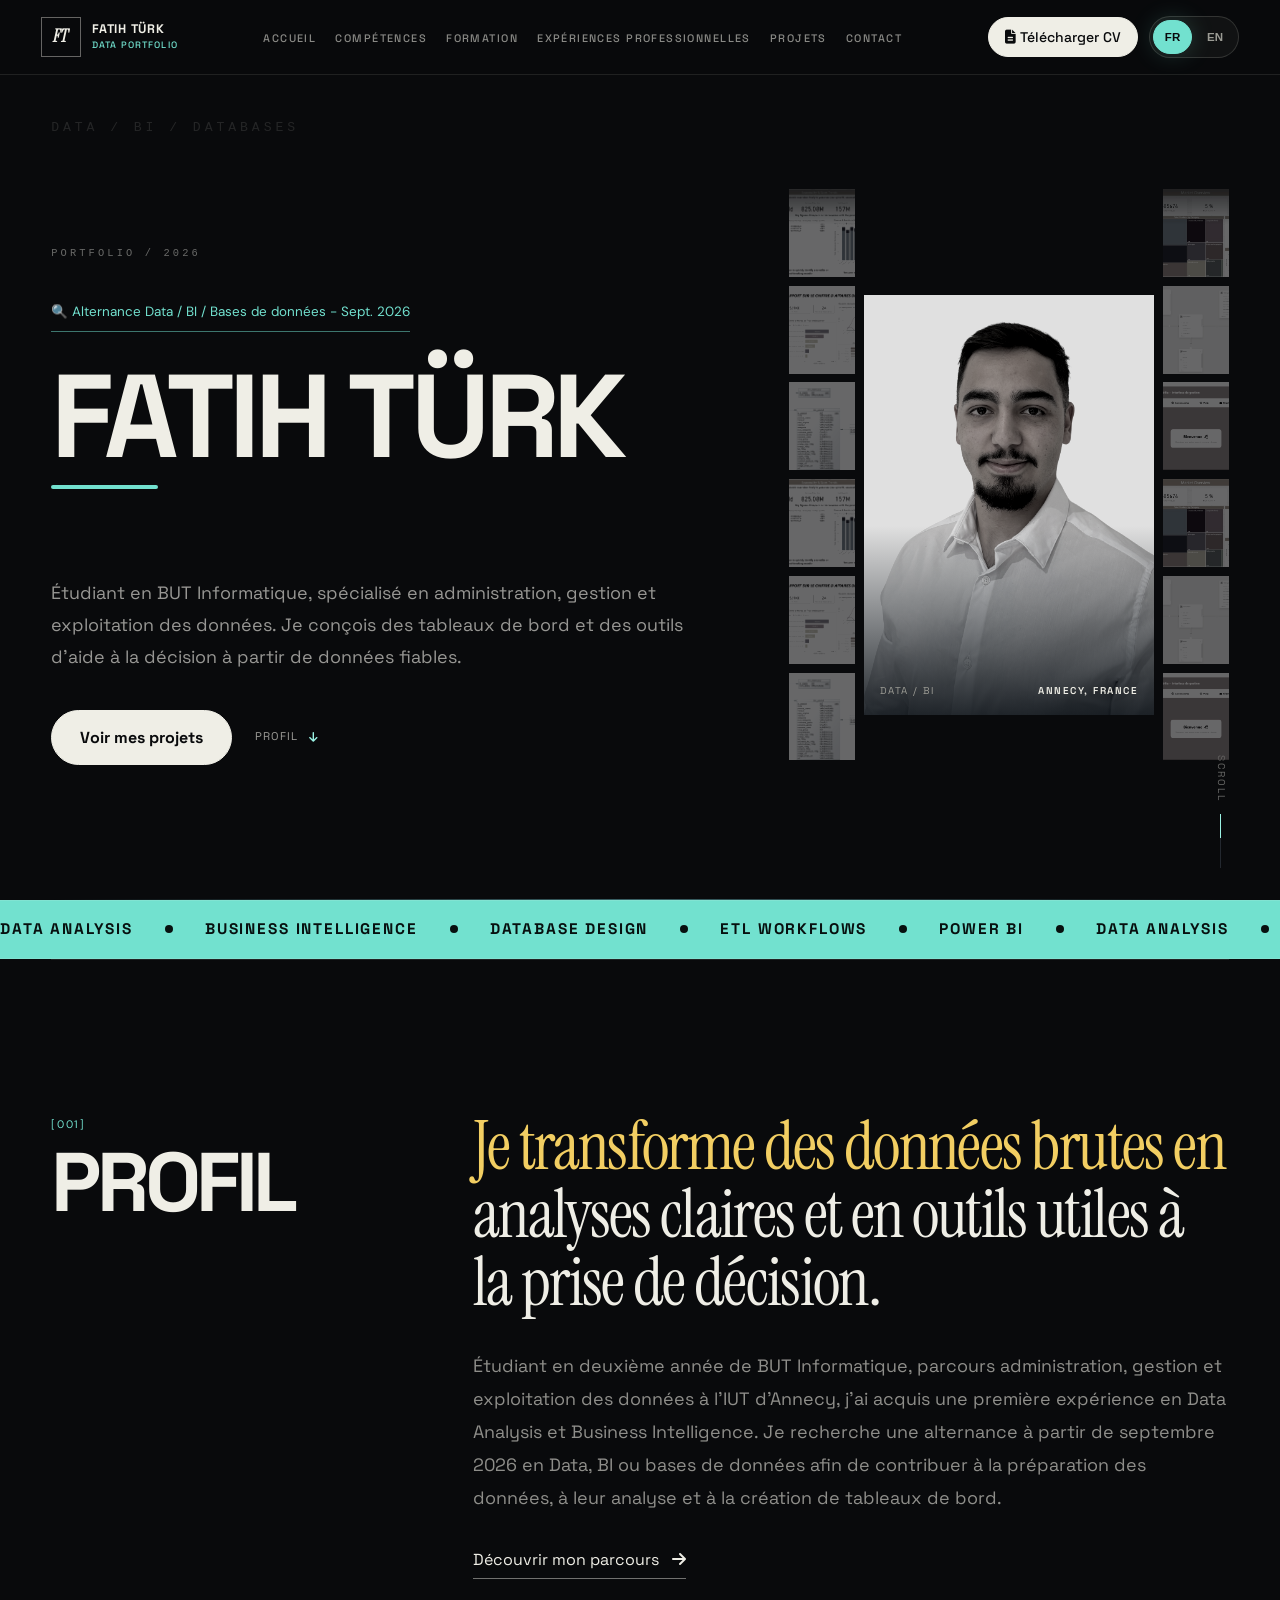
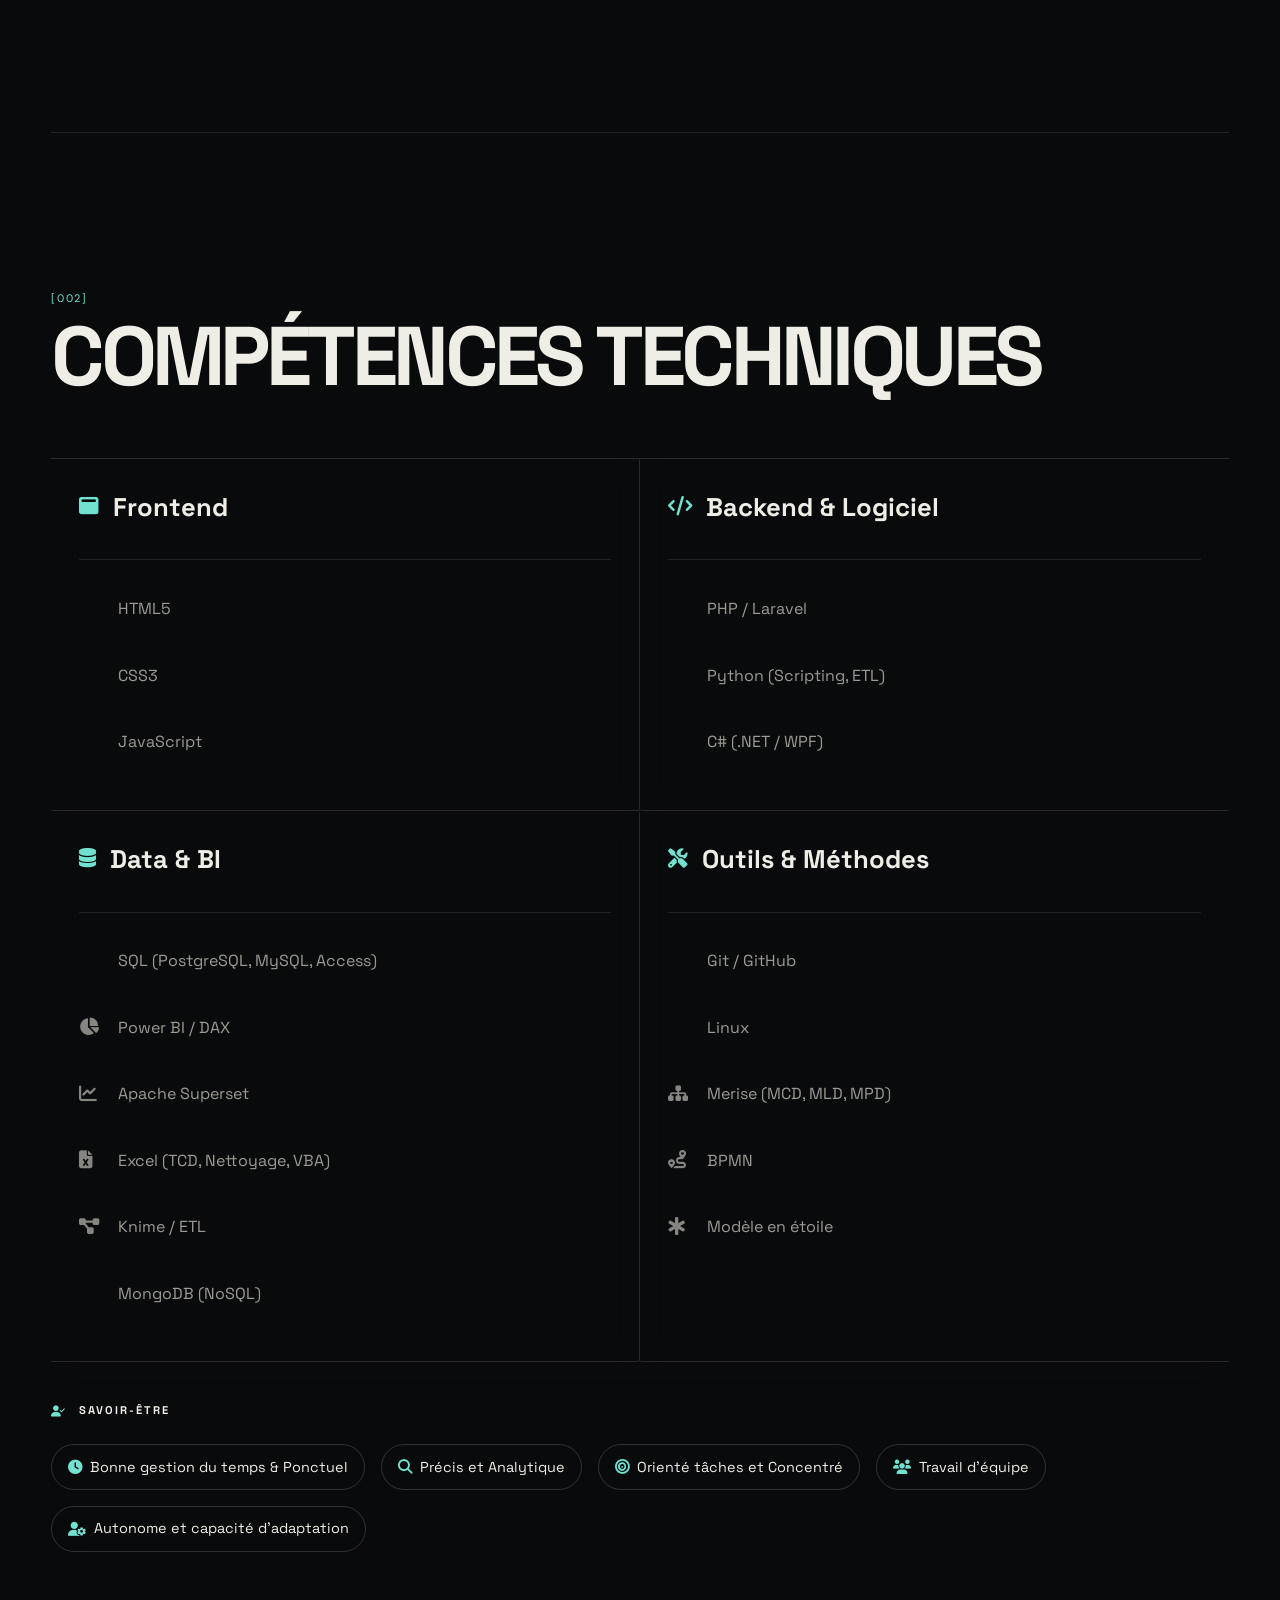
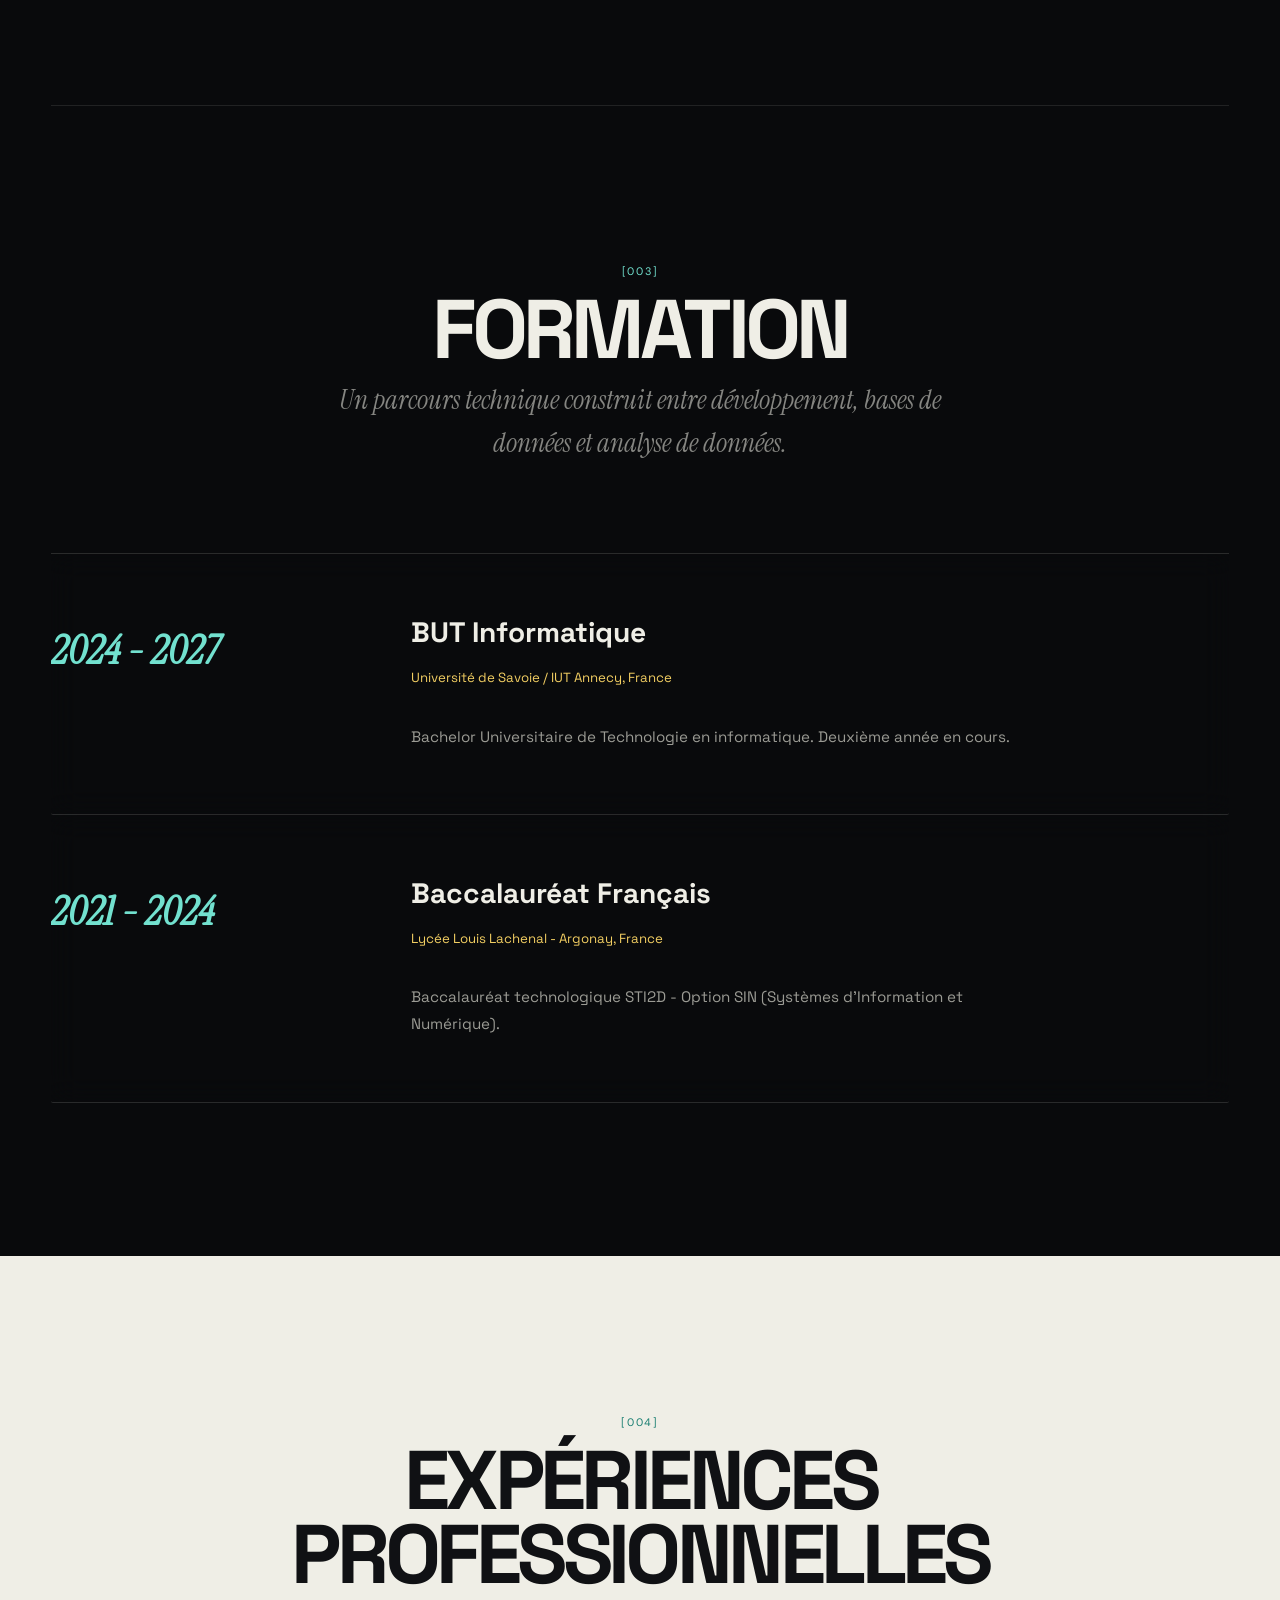
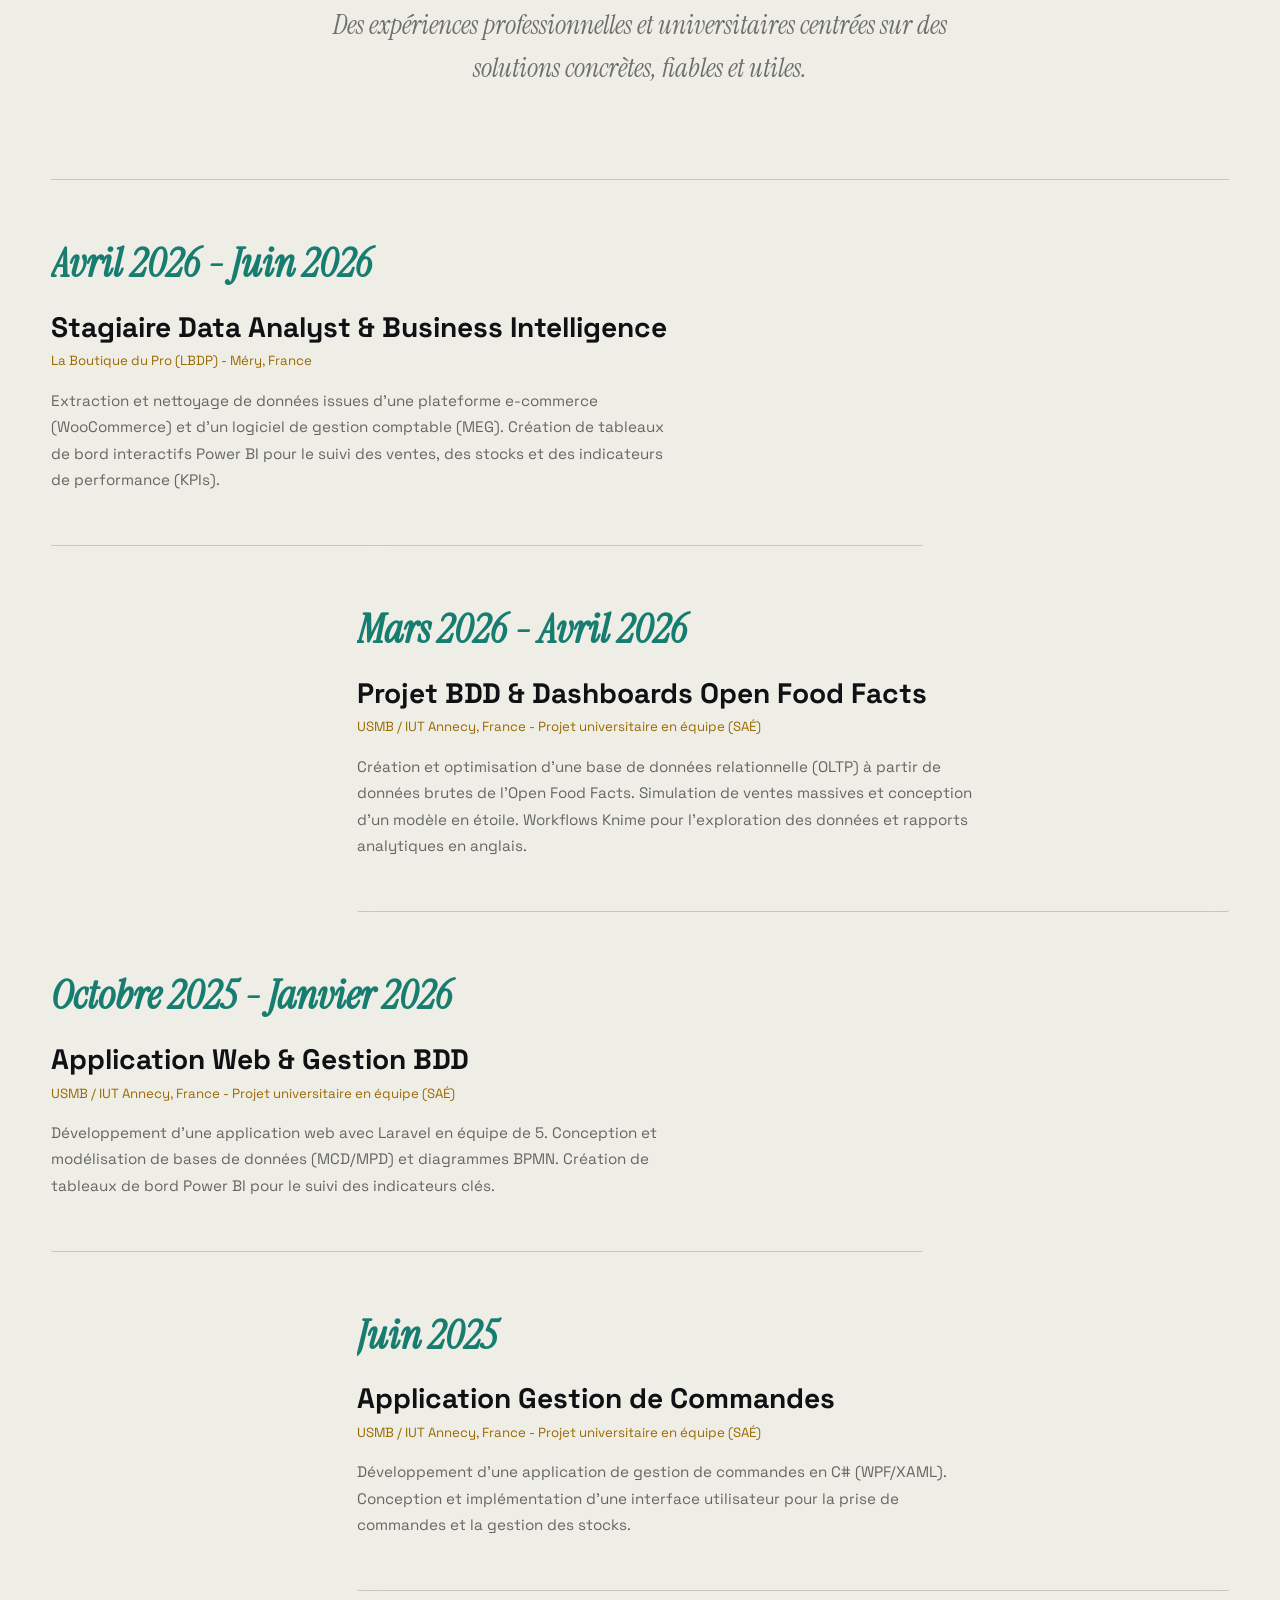
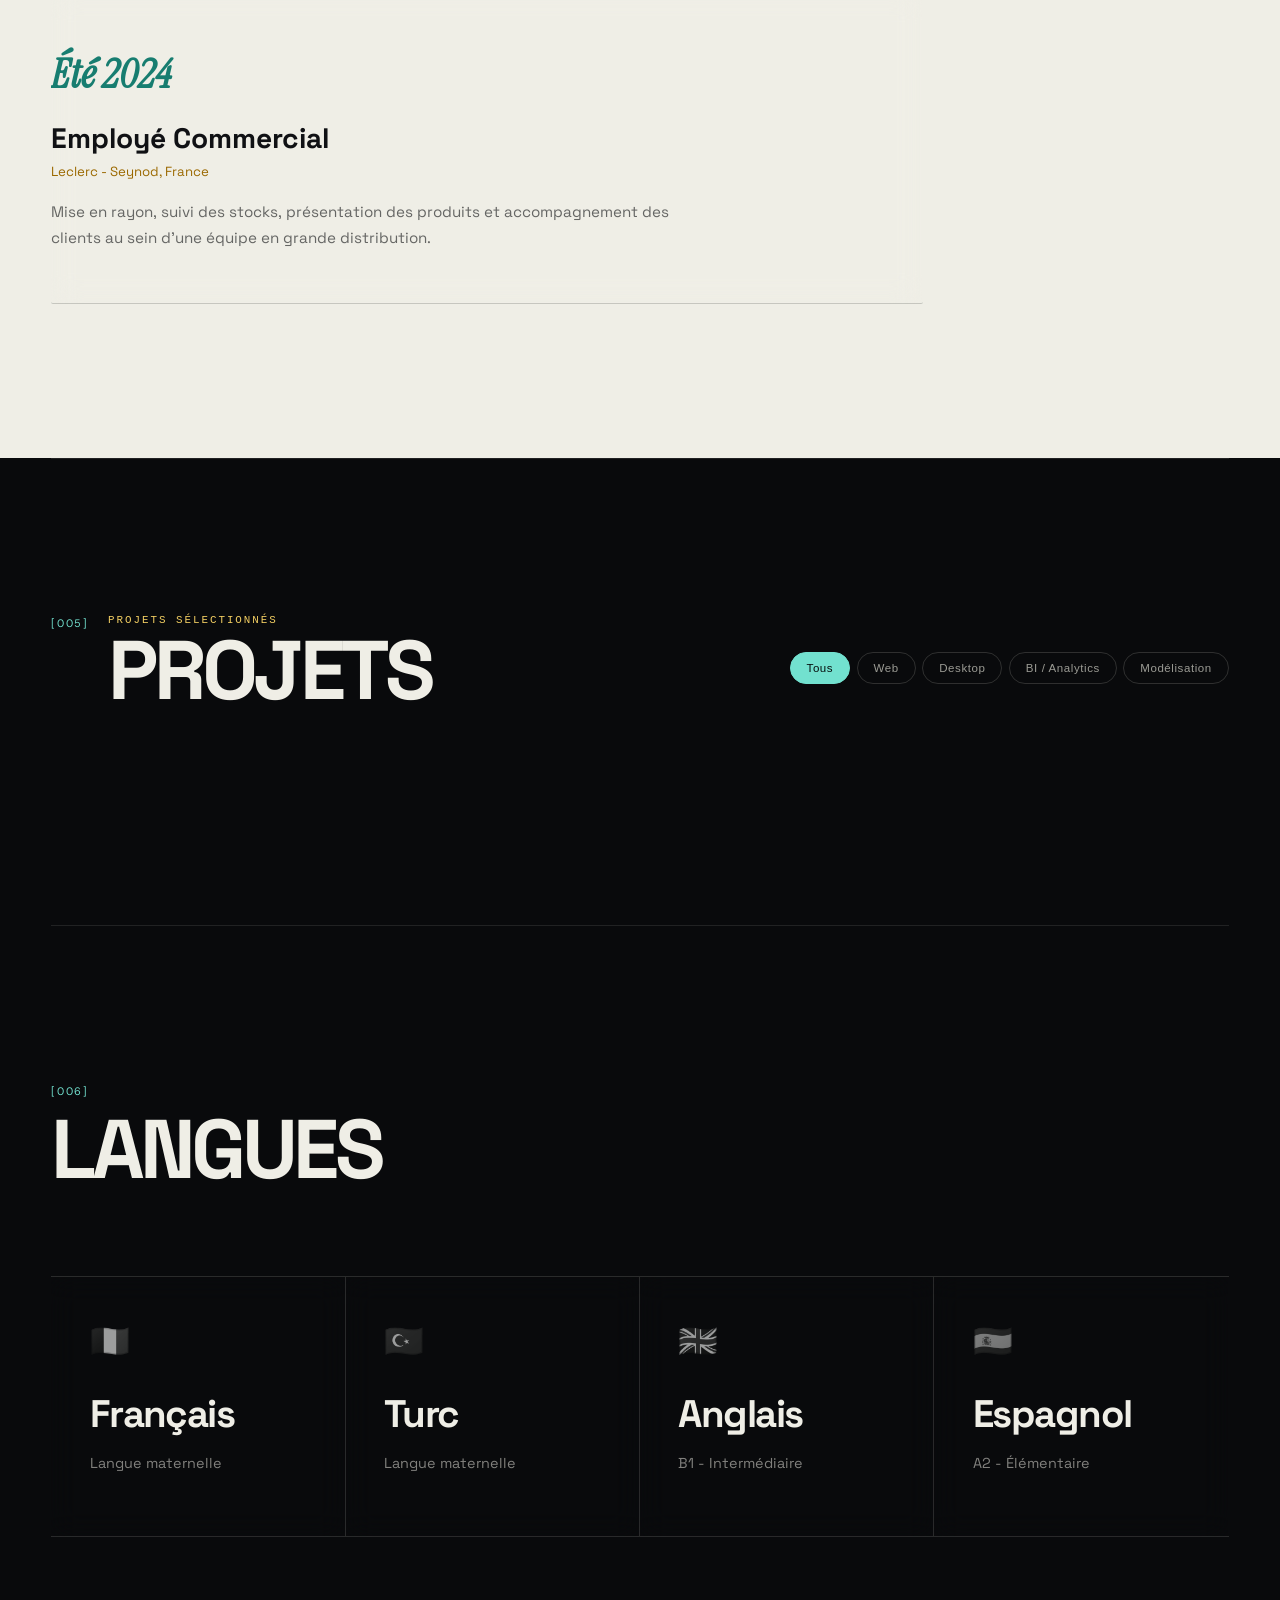
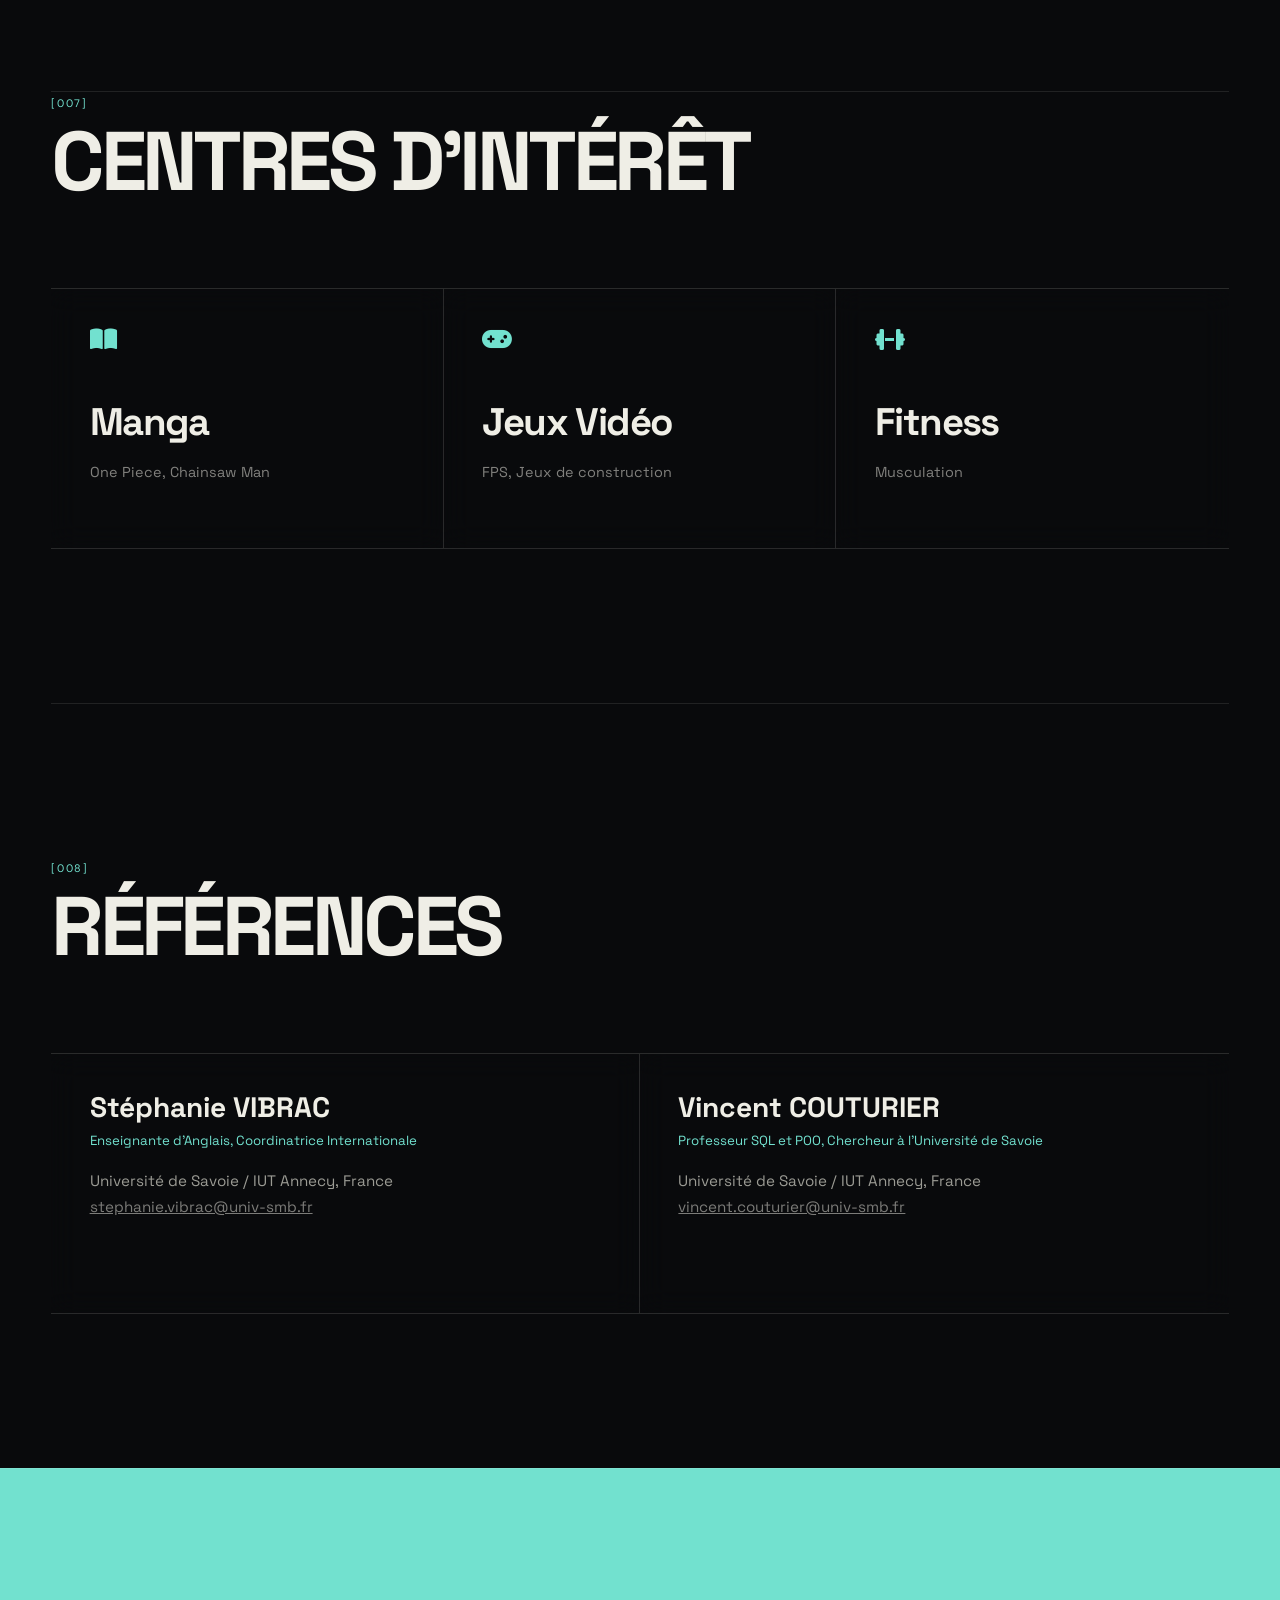
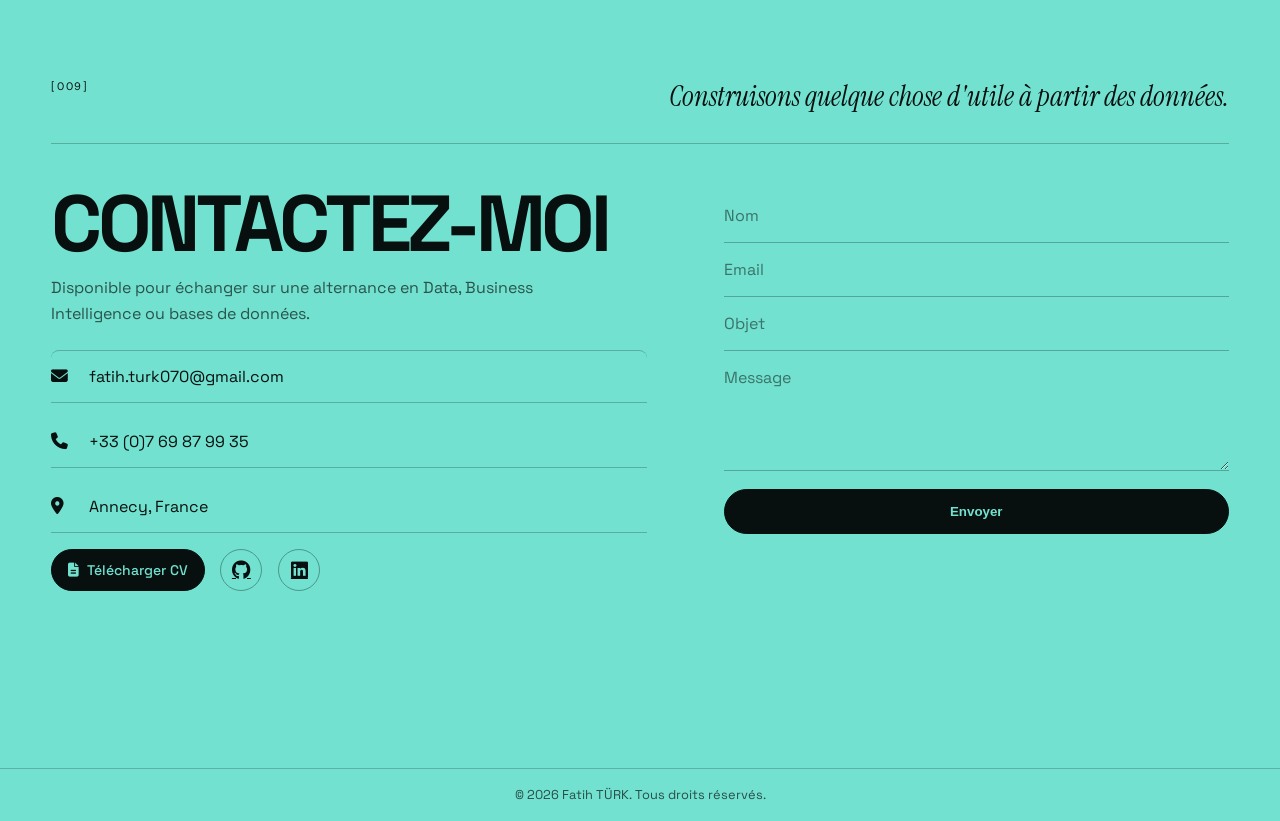
==== commit fe151124: "Enhance portfolio website: update fonts, improve hero section, and refine project data structure - U" ====
--- a/index.html
+++ b/index.html
@@ -13,7 +13,7 @@
 
     <link rel="preconnect" href="https://fonts.googleapis.com">
     <link rel="preconnect" href="https://fonts.gstatic.com" crossorigin>
-    <link href="https://fonts.googleapis.com/css2?family=DM+Sans:opsz,wght@9..40,400;500;700&display=swap" rel="stylesheet">
+    <link href="https://fonts.googleapis.com/css2?family=DM+Sans:opsz,wght@9..40,400;500;700&family=Instrument+Serif:ital@0;1&family=Space+Grotesk:wght@400;500;600;700&display=swap" rel="stylesheet">
     
     <link rel="stylesheet" href="https://cdnjs.cloudflare.com/ajax/libs/font-awesome/6.5.1/css/all.min.css" />
     <link rel="stylesheet" href="https://cdn.jsdelivr.net/gh/devicons/devicon@v2.15.1/devicon.min.css">
@@ -29,7 +29,10 @@
     </div>
 
     <nav class="glass-nav">
-        <a href="#" class="logo">Fatih<span class="dot">.</span>Data</a>
+        <a href="#hero" class="logo">
+            <span class="logo-mark">FT</span>
+            <span class="logo-copy">Fatih TÜRK<small>Data portfolio</small></span>
+        </a>
         
         <ul class="nav-menu" id="nav-menu">
             <li><a href="#hero" onclick="closeMenu()" data-lang="nav_home">Home</a></li>
@@ -58,43 +61,100 @@
 
     <main class="container">
 
-        <section id="hero" class="hero">
-            <div class="hero-content">
-                <span class="badge-glass" data-lang="hero_badge">🔍 Data / BI / Databases apprenticeship - Sept. 2026</span>
+        <section id="hero" class="hero">
+            <div class="hero-content">
+                <span class="hero-kicker">Portfolio / 2026</span>
+                <span class="badge-glass" data-lang="hero_badge">🔍 Seeking a Data / BI / Database apprenticeship - September 2026</span>
                 <h1 class="hero-name" data-text="Fatih TÜRK">Fatih TÜRK</h1>
-                
-                <h2 class="gradient-text"><span id="typed-text"></span></h2>
+
+                <h2 class="gradient-text"><span id="typed-text"></span></h2>
                 
                 <p class="subtitle" data-lang="profil-p">
-                    Second-year BUT Informatique student specializing in data administration, management and exploitation. I turn data into reliable reporting and decision support tools.
+                    Second-year BUT Informatique student specializing in data management and analytics. I build reliable dashboards and decision-support tools from structured data.
                 </p>
                 
                 <div class="hero-actions">
                     <a href="#projects" class="btn-primary" data-lang="nav_projects_btn">View my projects</a>
-                </div>
-            </div>
-            <div class="hero-card glass-card">
-                <img src="assets/previews/imgPROFIL.png" alt="Fatih TÜRK">
-                <div class="hero-card-meta">
-                    <span>Data / BI</span>
-                    <strong>Annecy</strong>
-                </div>
-            </div>
-        </section>
-
-        <section id="profile" class="section">
-            <div class="glass-card profile-simple">
-                <h2 data-lang="titre_profil">Profile</h2>
-                <p class="profile-bio" data-lang="bio_profil">
-                    Second-year BUT Informatique student specializing in data administration, management and exploitation at IUT d'Annecy. Having completed a Data Analyst / Business Intelligence internship, I am seeking a work-study contract from September 2026 in data, BI or databases, with the goal of contributing to data exploitation, reporting and decision support.
-                </p>
-            </div>
-        </section>
-
-        <section id="skills" class="section">
-            <div class="section-header">
-                <h2 data-lang="competences-titre">Technical Skills</h2>
-            </div>
+                    <a href="#profile" class="hero-text-link">
+                        <span data-lang="titre_profil">Profile</span>
+                        <i class="fa-solid fa-arrow-down"></i>
+                    </a>
+                </div>
+            </div>
+            <div class="hero-visual-editorial" aria-label="Fatih TÜRK and data project previews">
+                <div class="visual-rail visual-rail-left" aria-hidden="true">
+                    <div class="visual-track">
+                        <img src="assets/open-food-facts/ventespage1.jpg" alt="">
+                        <img src="assets/leboncoin/powerbi-1.png" alt="">
+                        <img src="assets/open-food-facts/mldBaseOLAP.jpg" alt="">
+                        <img src="assets/open-food-facts/ventespage1.jpg" alt="">
+                        <img src="assets/leboncoin/powerbi-1.png" alt="">
+                        <img src="assets/open-food-facts/mldBaseOLAP.jpg" alt="">
+                    </div>
+                </div>
+                <div class="portrait-frame">
+                    <img src="assets/previews/imgPROFIL.png" alt="Fatih TÜRK">
+                    <div class="portrait-caption">
+                        <span>Data / BI</span>
+                        <strong>Annecy, France</strong>
+                    </div>
+                </div>
+                <div class="visual-rail visual-rail-right" aria-hidden="true">
+                    <div class="visual-track">
+                        <img src="assets/open-food-facts/compositionpage1.jpg" alt="">
+                        <img src="assets/leboncoin/star-schema.png" alt="">
+                        <img src="assets/sibilia/dashboard.png" alt="">
+                        <img src="assets/open-food-facts/compositionpage1.jpg" alt="">
+                        <img src="assets/leboncoin/star-schema.png" alt="">
+                        <img src="assets/sibilia/dashboard.png" alt="">
+                    </div>
+                </div>
+            </div>
+            <div class="hero-scroll-cue" aria-hidden="true">
+                <span>Scroll</span>
+                <i></i>
+            </div>
+        </section>
+
+        <div class="expertise-marquee" aria-hidden="true">
+            <div class="expertise-track">
+                <span>Data Analysis</span><i></i>
+                <span>Business Intelligence</span><i></i>
+                <span>Database Design</span><i></i>
+                <span>ETL Workflows</span><i></i>
+                <span>Power BI</span><i></i>
+                <span>Data Analysis</span><i></i>
+                <span>Business Intelligence</span><i></i>
+                <span>Database Design</span><i></i>
+                <span>ETL Workflows</span><i></i>
+                <span>Power BI</span><i></i>
+            </div>
+        </div>
+
+        <section id="profile" class="section">
+            <div class="editorial-section-layout">
+                <div class="editorial-section-heading">
+                    <span class="section-index">[001]</span>
+                    <h2 data-lang="titre_profil">Profile</h2>
+                </div>
+                <div class="profile-manifesto">
+                    <p class="profile-lead" data-lang="profile-lead">I turn raw data into clear analysis and practical decision-support tools.</p>
+                    <p class="profile-bio" data-lang="bio_profil">
+                        I am a second-year BUT Informatique student specializing in data management and analytics at IUT Annecy. After gaining initial experience in Data Analysis and Business Intelligence, I am seeking an apprenticeship starting in September 2026 in Data, BI or databases, where I can contribute to data preparation, analysis and dashboard development.
+                    </p>
+                    <a href="#experience" class="editorial-link">
+                        <span data-lang="profile-discover">Discover my journey</span>
+                        <i class="fa-solid fa-arrow-right"></i>
+                    </a>
+                </div>
+            </div>
+        </section>
+
+        <section id="skills" class="section">
+            <div class="editorial-section-heading stack-heading">
+                <span class="section-index">[002]</span>
+                <h2 data-lang="competences-titre">Technical Skills</h2>
+            </div>
             
             <div class="skills-layout-advanced">
                 <div class="skill-column glass-card">
@@ -253,19 +313,21 @@
             <div class="soft-skills-row glass-card">
                 <h3 data-lang="comp-soft"><i class="fa-solid fa-user-check accent-icon"></i> Soft Skills</h3>
                 <div class="tags-cloud">
-                    <span class="tag-glass" data-lang="soft-time"><i class="fa-solid fa-clock"></i> Good time management skills & Punctual</span>
-                    <span class="tag-glass" data-lang="soft-analytic"><i class="fa-solid fa-magnifying-glass"></i> Precise and Analytical</span>
-                    <span class="tag-glass" data-lang="soft-focus"><i class="fa-solid fa-bullseye"></i> Task-oriented and Focused</span>
-                    <span class="tag-glass" data-lang="soft-team"><i class="fa-solid fa-users"></i> Teamwork</span>
-                    <span class="tag-glass" data-lang="soft-autonomous"><i class="fa-solid fa-user-gear"></i> Autonomous and adaptable</span>
-                </div>
-            </div>
-        </section>
-
-        <section id="education" class="section">
-            <div class="section-header">
-                <h2 data-lang="titre_edu">Education</h2>
-            </div>
+                    <span class="tag-glass" data-lang="soft-time"><i class="fa-solid fa-clock"></i> Good time management skills & Punctual</span>
+                    <span class="tag-glass" data-lang="soft-analytic"><i class="fa-solid fa-magnifying-glass"></i> Precise and Analytical</span>
+                    <span class="tag-glass" data-lang="soft-focus"><i class="fa-solid fa-bullseye"></i> Task-oriented and Focused</span>
+                    <span class="tag-glass" data-lang="soft-team"><i class="fa-solid fa-users"></i> Teamwork</span>
+                    <span class="tag-glass" data-lang="soft-autonomous"><i class="fa-solid fa-user-gear"></i> Autonomous and adaptable</span>
+                </div>
+            </div>
+        </section>
+
+        <section id="education" class="section">
+            <div class="editorial-section-heading centered-heading">
+                <span class="section-index">[003]</span>
+                <h2 data-lang="titre_edu">Education</h2>
+                <p data-lang="education-intro">A technical path built between software engineering, databases and data analysis.</p>
+            </div>
 
             <div class="education-grid">
                 <div class="glass-card timeline-card highlight">
@@ -284,11 +346,13 @@
             </div>
         </section>
 
-        <section id="experience" class="section">
-            <div class="container">
-                <div class="section-header">
-                    <h2 data-lang="titre_pro_exp">Work Experience</h2>
-                </div>
+        <section id="experience" class="section">
+            <div class="container">
+                <div class="editorial-section-heading centered-heading">
+                    <span class="section-index">[004]</span>
+                    <h2 data-lang="titre_pro_exp">Work Experience</h2>
+                    <p data-lang="experience-intro">Professional and academic experience focused on building practical, reliable solutions.</p>
+                </div>
                 
                 <div class="education-grid">
                     <div class="glass-card timeline-card highlight">
@@ -329,10 +393,16 @@
             </div>
         </section>
 
-        <section id="projects" class="section">
-            <div class="section-header row">
-                <h2 data-lang="projets-titre">Projects</h2>
-                <div class="tech-filters">
+        <section id="projects" class="section">
+            <div class="section-header row">
+                <div class="section-title-group">
+                    <span class="section-index">[005]</span>
+                    <div>
+                        <span class="section-overline" data-lang="projects-overline">Selected work</span>
+                        <h2 data-lang="projets-titre">Projects</h2>
+                    </div>
+                </div>
+                <div class="tech-filters">
                     <button class="active" data-filter="all" data-lang="filter-all">All Projects</button>
                     <button data-filter="Web" data-lang="filter-web">Web</button>
                     <button data-filter="Desktop" data-lang="filter-desktop">Desktop</button>
@@ -344,10 +414,11 @@
             </div>
         </section>
 
-        <section id="languages" class="section">
-            <div class="section-header">
-                <h2 data-lang="langues-titre">Languages</h2>
-            </div>
+        <section id="languages" class="section">
+            <div class="editorial-section-heading">
+                <span class="section-index">[006]</span>
+                <h2 data-lang="langues-titre">Languages</h2>
+            </div>
             <div class="grid-4">
                 <div class="glass-card lang-card">
                     <span class="flag">🇫🇷</span>
@@ -372,10 +443,11 @@
             </div>
         </section>
 
-        <section id="interets" class="section" style="padding-top:0;">
-            <div class="section-header">
-                <h2 data-lang="interets-titre">Interests</h2>
-            </div>
+        <section id="interets" class="section" style="padding-top:0;">
+            <div class="editorial-section-heading">
+                <span class="section-index">[007]</span>
+                <h2 data-lang="interets-titre">Interests</h2>
+            </div>
             <div class="grid-3">
                 <div class="glass-card interest-card">
                     <div class="icon-box bg-purple"><i class="fa-solid fa-book-open"></i></div>
@@ -395,10 +467,11 @@
             </div>
         </section>
 
-        <section id="references" class="section">
-            <div class="section-header">
-                <h2 data-lang="ref-titre">References</h2>
-            </div>
+        <section id="references" class="section">
+            <div class="editorial-section-heading">
+                <span class="section-index">[008]</span>
+                <h2 data-lang="ref-titre">References</h2>
+            </div>
             <div class="split-view">
                 <div class="glass-card timeline-card">
                     <h4>Stéphanie VIBRAC</h4>
@@ -415,11 +488,15 @@
             </div>
         </section>
 
-        <section id="contact" class="section">
-            <div class="glass-card contact-box">
-                <div class="contact-left">
-                    <h2 data-lang="contact-titre">Contact Me</h2>
-                    <p data-lang="contact-p">Available to discuss Business Intelligence apprenticeship opportunities.</p>
+        <section id="contact" class="section">
+            <div class="contact-heading">
+                <span class="section-index">[009]</span>
+                <p data-lang="contact-overline">Let us build something useful from data.</p>
+            </div>
+            <div class="contact-box">
+                <div class="contact-left">
+                    <h2 data-lang="contact-titre">Contact Me</h2>
+                    <p data-lang="contact-p">Available to discuss apprenticeship opportunities in Data, Business Intelligence or databases.</p>
                     
                     <div class="contact-details">
                         <div class="info-item">
@@ -476,8 +553,7 @@
                     <i class="fab fa-linkedin"></i>
                 </a>
             </div>
-            <p data-lang="footer_tagline">Designed & built with passion</p>
-            <p data-lang="footer_rights">© 2026 Fatih TÜRK. All rights reserved.</p>
+            <p data-lang="footer_rights">© 2026 Fatih TÜRK. All rights reserved.</p>
         </div>
     </footer>
 
@@ -522,7 +598,8 @@
         <img id="image-modal-img" src="">
     </div>
 
-    <script src="https://unpkg.com/typed.js@2.1.0/dist/typed.umd.js"></script>
-    <script src="js/script.js"></script>
-</body>
+    <script src="https://unpkg.com/typed.js@2.1.0/dist/typed.umd.js"></script>
+    <script src="https://unpkg.com/lenis@1.3.17/dist/lenis.min.js"></script>
+    <script src="js/script.js"></script>
+</body>
 </html>
--- a/css/style.css
+++ b/css/style.css
@@ -17,7 +17,20 @@
 }
 
 * { margin: 0; padding: 0; box-sizing: border-box; }
-html { scroll-behavior: smooth; }
+html { scroll-behavior: smooth; }
+html.lenis,
+html.lenis body {
+    height: auto;
+}
+.lenis.lenis-smooth {
+    scroll-behavior: auto !important;
+}
+.lenis.lenis-stopped {
+    overflow: hidden;
+}
+.lenis.lenis-smooth iframe {
+    pointer-events: none;
+}
 body {
     font-family: 'DM Sans', sans-serif;
     background:
@@ -69,8 +82,13 @@
 @keyframes fadeInUp { from { opacity: 0; transform: translateY(30px); } to { opacity: 1; transform: translateY(0); } }
 @keyframes pulse-glow { 0%, 100% { box-shadow: 0 0 0 0 rgba(34,199,184,0.28); } 50% { box-shadow: 0 0 0 10px rgba(34,199,184,0); } }
 
-.reveal { opacity: 0; transform: translateY(28px); transition: opacity 0.6s ease, transform 0.6s ease; }
-.reveal.visible { opacity: 1; transform: translateY(0); }
+.reveal {
+    opacity: 0;
+    transform: translateY(32px);
+    filter: blur(8px);
+    transition: opacity 0.75s ease, transform 0.75s cubic-bezier(.2,.8,.2,1), filter 0.75s ease;
+}
+.reveal.visible { opacity: 1; transform: translateY(0); filter: blur(0); }
 
 .glass-card {
     background: var(--glass);
@@ -86,20 +104,50 @@
 .glass-nav {
     position: fixed; top: 0; left: 0; right: 0; z-index: 1000;
     display: flex; justify-content: space-between; align-items: center;
-    padding: 0.75rem 5%;
-    background: rgba(11,16,22,0.86);
+    padding: 0.9rem 4%;
+    background: linear-gradient(180deg, rgba(11,16,22,0.94), rgba(11,16,22,0.72));
     backdrop-filter: blur(16px);
-    border-bottom: 1px solid var(--glass-border);
-    transition: padding 0.3s ease, background 0.3s ease;
-}
+    border-bottom: 1px solid rgba(128,151,174,0.14);
+    transition: padding 0.3s ease, background 0.3s ease;
+}
 .glass-nav.scrolled {
-    padding: 0.5rem 5%;
+    padding: 0.55rem 4%;
     background: rgba(11,16,22,0.96);
 }
-.logo { font-size: 1.35rem; font-weight: 700; color: var(--text); text-decoration: none; }
-.logo .dot { color: var(--accent); }
+.logo {
+    display: inline-flex;
+    align-items: center;
+    gap: 0.7rem;
+    color: var(--text);
+    text-decoration: none;
+}
+.logo-mark {
+    width: 38px;
+    height: 38px;
+    display: grid;
+    place-items: center;
+    border: 1px solid rgba(34,199,184,0.45);
+    color: var(--accent-light);
+    font-weight: 700;
+    font-size: 0.86rem;
+}
+.logo-copy {
+    display: flex;
+    flex-direction: column;
+    font-size: 0.86rem;
+    font-weight: 700;
+    line-height: 1.05;
+    text-transform: uppercase;
+}
+.logo-copy small {
+    margin-top: 0.28rem;
+    color: var(--text-mute);
+    font-size: 0.58rem;
+    font-weight: 500;
+    letter-spacing: 0.12em;
+}
 .nav-menu { display: flex; list-style: none; gap: 1.35rem; }
-.nav-menu a { color: var(--text-mute); text-decoration: none; font-weight: 500; font-size: 0.92rem; transition: color 0.3s; }
+.nav-menu a { color: var(--text-mute); text-decoration: none; font-weight: 500; font-size: 0.78rem; letter-spacing: 0.08em; text-transform: uppercase; transition: color 0.3s; }
 .nav-menu a:hover { color: var(--text); }
 .nav-menu a.active { color: var(--accent); }
 .nav-actions { display: flex; align-items: center; gap: 0.7rem; }
@@ -150,7 +198,7 @@
 .hamburger { display: none; font-size: 1.5rem; cursor: pointer; color: var(--text); }
 .mobile-only { display: none; }
 
-.container { max-width: 1200px; margin: 0 auto; padding: 0 5%; }
+.container { max-width: 1380px; margin: 0 auto; padding: 0 4%; }
 .section { padding: 5rem 0; }
 .section-header { margin-bottom: 3rem; }
 .section-header h2 {
@@ -164,32 +212,93 @@
     background: var(--gradient);
     border-radius: 2px;
 }
-.section-header.row h2::after { left: 0; }
-.section-header.row { display: flex; justify-content: space-between; align-items: center; flex-wrap: wrap; gap: 1rem; }
-
-.hero { min-height: 100vh; display: flex; align-items: center; justify-content: space-between; gap: 4rem; padding-top: 80px; position: relative; }
+.section-header.row h2::after { left: 0; }
+.section-header.row { display: flex; justify-content: space-between; align-items: center; flex-wrap: wrap; gap: 1rem; }
+.section-title-group {
+    display: flex;
+    align-items: flex-start;
+    gap: 1rem;
+}
+.section-index {
+    margin-top: 0.2rem;
+    color: var(--accent-light);
+    font-family: Consolas, monospace;
+    font-size: 0.75rem;
+    letter-spacing: 0.08em;
+}
+.section-overline {
+    display: block;
+    margin-bottom: 0.2rem;
+    color: var(--text-mute);
+    font-family: Consolas, monospace;
+    font-size: 0.68rem;
+    letter-spacing: 0.18em;
+    text-transform: uppercase;
+}
+
+.hero {
+    min-height: 100vh;
+    display: grid;
+    grid-template-columns: minmax(0, 1.2fr) minmax(400px, 0.8fr);
+    align-items: center;
+    gap: clamp(2rem, 5vw, 6rem);
+    padding-top: 96px;
+    position: relative;
+    isolation: isolate;
+}
 .hero::before {
     content: "SELECT * FROM portfolio WHERE focus = 'data'";
     position: absolute;
-    top: 16%;
+    top: 14%;
     left: 0;
     color: rgba(156,170,186,0.16);
     font-family: Consolas, monospace;
     font-size: 0.82rem;
     pointer-events: none;
 }
-.hero-content { flex: 1; }
-.badge-glass { display: inline-block; padding: 0.5rem 1rem; background: rgba(34,199,184,0.08); border: 1px solid rgba(34,199,184,0.42); border-radius: 8px; font-size: 0.875rem; margin-bottom: 1.5rem; animation: pulse-glow 2.5s ease-in-out infinite; }
-.hero h1 { font-size: 3.5rem; font-weight: 700; margin-bottom: 0.5rem; }
+.hero::after {
+    content: "";
+    position: absolute;
+    left: 0;
+    right: 0;
+    bottom: 0;
+    height: 1px;
+    background: linear-gradient(90deg, transparent, rgba(125,221,228,0.42), transparent);
+}
+.hero-content { min-width: 0; position: relative; z-index: 5; }
+.hero-kicker {
+    display: block;
+    margin-bottom: 2rem;
+    color: var(--text-mute);
+    font-family: Consolas, monospace;
+    font-size: 0.72rem;
+    letter-spacing: 0.22em;
+    text-transform: uppercase;
+}
+.badge-glass {
+    display: inline-block;
+    padding: 0.5rem 0;
+    background: transparent;
+    border: 0;
+    border-bottom: 1px solid rgba(34,199,184,0.5);
+    border-radius: 0;
+    color: var(--accent-light);
+    font-size: 0.84rem;
+    margin-bottom: 1.75rem;
+    animation: none;
+}
+.hero h1 { font-size: clamp(4rem, 8vw, 7.7rem); font-weight: 700; line-height: 0.84; margin-bottom: 1.5rem; }
 .hero-name {
     position: relative;
-    display: inline-block;
+    display: block;
     letter-spacing: 0;
     z-index: 0;
-    white-space: nowrap;
+    max-width: 8ch;
+    white-space: normal;
+    text-transform: uppercase;
     text-shadow:
-        0.06em 0.06em 0 rgba(34,199,184,0.34),
-        0 0 22px rgba(34,199,184,0.16);
+        0.035em 0.035em 0 rgba(34,199,184,0.38),
+        0 0 36px rgba(34,199,184,0.12);
 }
 .hero-name::after {
     content: none;
@@ -198,49 +307,154 @@
     content: "";
     position: absolute;
     left: 0;
-    bottom: 0.08em;
-    width: 42%;
-    height: 0.18em;
+    bottom: -0.08em;
+    width: 34%;
+    height: 0.08em;
     background: linear-gradient(90deg, rgba(34,199,184,0.45), rgba(79,140,255,0));
     border-radius: 999px;
 }
-.gradient-text { background: var(--gradient); -webkit-background-clip: text; -webkit-text-fill-color: transparent; background-clip: text; font-size: 2rem; min-height: 2.5rem; }
-.subtitle { color: var(--text-mute); font-size: 1.1rem; margin: 1.5rem 0 2rem; max-width: 500px; }
-.hero-actions { display: flex; gap: 1rem; flex-wrap: wrap; }
+.gradient-text {
+    background: var(--gradient);
+    -webkit-background-clip: text;
+    -webkit-text-fill-color: transparent;
+    background-clip: text;
+    font-size: clamp(1.45rem, 2.5vw, 2.25rem);
+    min-height: 2.8rem;
+}
+.subtitle { color: var(--text-mute); font-size: 1.08rem; margin: 1.5rem 0 2.25rem; max-width: 590px; }
+.hero-actions { display: flex; align-items: center; gap: 1.4rem; flex-wrap: wrap; }
 .btn-primary { padding: 0.875rem 1.75rem; background: var(--gradient); color: #071014; border: none; border-radius: 8px; font-weight: 700; text-decoration: none; transition: all 0.3s; cursor: pointer; box-shadow: 0 14px 30px rgba(34,199,184,0.18); }
 .btn-primary:hover { transform: translateY(-2px); box-shadow: 0 14px 34px rgba(79,140,255,0.24); }
 .btn-primary.full { width: 100%; }
+.hero-text-link {
+    display: inline-flex;
+    align-items: center;
+    gap: 0.65rem;
+    color: var(--text-mute);
+    text-decoration: none;
+    font-size: 0.82rem;
+    letter-spacing: 0.12em;
+    text-transform: uppercase;
+}
+.hero-text-link i { color: var(--accent-light); transition: transform 0.3s ease; }
+.hero-text-link:hover i { transform: translateY(4px); }
 .btn-glass { padding: 0.875rem 1.75rem; background: var(--glass); border: 1px solid var(--glass-border); color: var(--text); border-radius: 8px; font-weight: 600; text-decoration: none; transition: all 0.3s; }
 .btn-glass:hover { background: var(--glass-hover); }
-.hero-card {
-    width: 320px; min-height: 410px; padding: 0.85rem;
-    display: flex; align-items: center; justify-content: center;
+.hero-visual-editorial {
+    height: min(72vh, 720px);
+    min-height: 520px;
+    display: grid;
+    grid-template-columns: 0.65fr 1.4fr 0.65fr;
+    gap: 0.75rem;
+    position: relative;
+    overflow: hidden;
+    z-index: 2;
+    mask-image: linear-gradient(to bottom, transparent 0, black 9%, black 91%, transparent 100%);
+}
+.visual-rail {
+    position: relative;
+    align-self: center;
+    height: calc(var(--portrait-rail-height, 88%) + 30px);
+    overflow: hidden;
+    opacity: 0.54;
+}
+.visual-track {
+    display: flex;
     flex-direction: column;
-    gap: 0.85rem;
+    gap: 0.75rem;
+    animation: visualRailUp 28s linear infinite;
+}
+.visual-rail-right .visual-track {
+    animation-name: visualRailDown;
+}
+.visual-track img {
+    display: block;
+    width: 100%;
+    aspect-ratio: 3 / 4;
+    object-fit: cover;
+    border: 1px solid rgba(128,151,174,0.18);
+    filter: grayscale(0.45) saturate(0.75) contrast(1.08);
+}
+.portrait-frame {
+    align-self: center;
     position: relative;
-    border-color: rgba(34,199,184,0.30);
-}
-.hero-card::before {
+    height: 76%;
+    min-height: 420px;
+    overflow: hidden;
+    border: 1px solid rgba(125,221,228,0.32);
+    background: rgba(17,25,35,0.65);
+    box-shadow: 0 30px 80px rgba(0,0,0,0.34);
+}
+.portrait-frame::after {
     content: "";
     position: absolute;
-    inset: 12px;
-    border: 1px solid rgba(242,184,75,0.22);
-    border-radius: 6px;
+    inset: 0;
+    background: linear-gradient(to top, rgba(6,12,18,0.86), transparent 45%);
     pointer-events: none;
 }
-.hero-card img { width: 100%; height: 320px; object-fit: cover; border-radius: 6px; filter: saturate(0.94) contrast(1.04); }
-.hero-card-meta {
+.portrait-frame > img {
     width: 100%;
+    height: 100%;
+    object-fit: cover;
+    object-position: 66% center;
+    filter: saturate(0.78) contrast(1.06);
+}
+.portrait-caption {
+    position: absolute;
+    left: 1rem;
+    right: 1rem;
+    bottom: 1rem;
     display: flex;
     align-items: center;
     justify-content: space-between;
-    padding: 0.3rem 0.25rem 0;
     color: var(--text-mute);
-    font-size: 0.86rem;
+    font-size: 0.72rem;
+    text-transform: uppercase;
+    letter-spacing: 0.08em;
+    z-index: 2;
+}
+.portrait-caption strong { color: var(--text); font-weight: 600; }
+.hero-scroll-cue {
+    position: absolute;
+    right: 0;
+    bottom: 2rem;
+    display: flex;
+    align-items: center;
+    gap: 0.75rem;
+    color: var(--text-mute);
+    font-size: 0.62rem;
+    letter-spacing: 0.2em;
+    text-transform: uppercase;
+    writing-mode: vertical-rl;
+}
+.hero-scroll-cue i {
+    display: block;
+    width: 1px;
+    height: 54px;
+    overflow: hidden;
+    background: rgba(128,151,174,0.22);
     position: relative;
-    z-index: 1;
-}
-.hero-card-meta strong { color: var(--accent-warm); font-weight: 700; }
+}
+.hero-scroll-cue i::after {
+    content: "";
+    position: absolute;
+    inset: 0 0 auto;
+    height: 45%;
+    background: var(--accent-light);
+    animation: scrollCue 2.2s ease-in-out infinite;
+}
+@keyframes visualRailUp {
+    from { transform: translateY(0); }
+    to { transform: translateY(calc(-50% - 0.375rem)); }
+}
+@keyframes visualRailDown {
+    from { transform: translateY(calc(-50% - 0.375rem)); }
+    to { transform: translateY(0); }
+}
+@keyframes scrollCue {
+    0%, 100% { transform: translateY(-110%); }
+    50% { transform: translateY(220%); }
+}
 
 .profile-simple { padding: 2rem; text-align: center; }
 .profile-simple h2 { margin-bottom: 1rem; }
@@ -310,44 +524,136 @@
 .tech-filters button:hover { color: var(--text); border-color: var(--accent); }
 .tech-filters button.active { background: rgba(34,199,184,0.13); color: var(--accent-light); border-color: rgba(34,199,184,0.42); }
 
-.projects-grid { display: grid; grid-template-columns: repeat(auto-fill, minmax(340px, 1fr)); gap: 2rem; }
-.project-card { cursor: pointer; overflow: hidden; display: flex; flex-direction: column; animation: cardFadeIn 0.4s ease both; }
+.projects-grid {
+    display: flex;
+    flex-direction: column;
+    gap: clamp(2.5rem, 6vw, 6rem);
+}
+.project-card {
+    min-height: 480px;
+    cursor: pointer;
+    overflow: hidden;
+    display: grid;
+    grid-template-columns: minmax(0, 1.25fr) minmax(340px, 0.75fr);
+    animation: cardFadeIn 0.55s ease both;
+    background: rgba(12,18,25,0.78);
+    border-color: rgba(128,151,174,0.18);
+    position: relative;
+}
+.project-card:nth-child(even) {
+    grid-template-columns: minmax(340px, 0.75fr) minmax(0, 1.25fr);
+}
+.project-card:nth-child(even) .project-img { order: 2; }
+.project-card:nth-child(even) .project-content { order: 1; }
 @keyframes cardFadeIn { from { opacity: 0; transform: translateY(16px); } to { opacity: 1; transform: translateY(0); } }
 .project-card:hover {
-    transform: translateY(-5px);
+    transform: translateY(-4px);
     border-color: rgba(34,199,184,0.42);
-    box-shadow: 0 18px 48px rgba(0,0,0,0.32), 0 0 0 1px rgba(34,199,184,0.12);
-}
-.project-img { height: 200px; background-size: cover; background-position: center; border-radius: 8px 8px 0 0; border-bottom: 1px solid var(--glass-border); }
-.project-content { padding: 1.5rem; flex: 1; display: flex; flex-direction: column; }
+    box-shadow: 0 28px 70px rgba(0,0,0,0.38), 0 0 0 1px rgba(34,199,184,0.12);
+}
+.project-index {
+    position: absolute;
+    top: 1.25rem;
+    left: 1.25rem;
+    z-index: 3;
+    color: rgba(244,247,251,0.78);
+    font-family: Consolas, monospace;
+    font-size: 0.72rem;
+    letter-spacing: 0.14em;
+    text-shadow: 0 2px 12px rgba(0,0,0,0.5);
+}
+.project-card:nth-child(even) .project-index {
+    left: auto;
+    right: 1.25rem;
+}
+.project-img {
+    min-height: 480px;
+    background-size: cover;
+    background-position: center;
+    border-radius: 0;
+    border: 0;
+    position: relative;
+    overflow: hidden;
+}
+.project-img::before {
+    content: "";
+    position: absolute;
+    inset: 0;
+    background:
+        linear-gradient(120deg, rgba(5,10,15,0.05), rgba(5,10,15,0.42)),
+        linear-gradient(to top, rgba(5,10,15,0.35), transparent 55%);
+    transition: background 0.4s ease;
+}
+.project-img::after {
+    content: "";
+    position: absolute;
+    inset: 0;
+    border: 1px solid rgba(255,255,255,0.05);
+    pointer-events: none;
+}
+.project-card:hover .project-img {
+    background-size: 104%;
+}
+.project-card:hover .project-img::before {
+    background:
+        linear-gradient(120deg, rgba(5,10,15,0), rgba(5,10,15,0.22)),
+        linear-gradient(to top, rgba(5,10,15,0.24), transparent 55%);
+}
+.project-content {
+    padding: clamp(2rem, 4vw, 4rem);
+    display: flex;
+    flex-direction: column;
+    justify-content: center;
+    align-items: flex-start;
+    position: relative;
+}
+.project-content::before {
+    content: "CASE STUDY";
+    margin-bottom: 2rem;
+    color: rgba(125,221,228,0.62);
+    font-family: Consolas, monospace;
+    font-size: 0.62rem;
+    letter-spacing: 0.2em;
+}
 .project-meta { display: flex; align-items: center; gap: 0.5rem; margin-bottom: 0.5rem; }
 .meta-type { color: var(--accent); font-size: 0.85rem; font-weight: 500; }
 .meta-date { color: var(--text-mute); font-size: 0.85rem; display: inline-block; padding: 0.2rem 0.6rem; background: rgba(128,151,174,0.12); border-radius: 6px; margin-bottom: 0.75rem; }
 .project-badge { font-size: 0.7rem; font-weight: 600; padding: 0.2rem 0.6rem; border-radius: 6px; text-transform: uppercase; letter-spacing: 0.5px; margin-left: 0.5rem; }
 .badge-ongoing { background: rgba(79,140,255,0.12); color: #8eb5ff; border: 1px solid rgba(79,140,255,0.34); }
 .badge-completed { background: rgba(0,184,148,0.2); color: var(--success); border: 1px solid rgba(0,184,148,0.4); }
-.project-content h3 { font-size: 1.25rem; margin-bottom: 0.75rem; }
-.project-content p { color: var(--text-mute); font-size: 0.9rem; flex: 1; margin-bottom: 1rem; }
-.project-tags { display: flex; flex-wrap: wrap; gap: 0.5rem; margin-bottom: 1rem; }
-.project-tags span { padding: 0.3rem 0.75rem; background: rgba(128,151,174,0.10); border: 1px solid var(--glass-border); border-radius: 6px; font-size: 0.8rem; color: var(--text-mute); }
-
-.btn-action {
+.project-content h3 { font-size: clamp(1.75rem, 3vw, 3.1rem); line-height: 1.02; margin: 0.65rem 0 1.25rem; }
+.project-content p { color: var(--text-mute); font-size: 0.98rem; line-height: 1.75; margin-bottom: 1.5rem; max-width: 560px; }
+.project-tags { display: flex; flex-wrap: wrap; gap: 0.5rem; margin-bottom: 1rem; }
+.project-tags span { padding: 0.3rem 0; margin-right: 0.8rem; background: transparent; border: 0; border-bottom: 1px solid rgba(128,151,174,0.28); border-radius: 0; font-size: 0.76rem; color: var(--text-mute); }
+
+.btn-action {
     display: inline-flex;
     align-items: center;
     gap: 0.5rem;
     padding: 0.75rem 1.25rem;
-    background: rgba(34,199,184,0.14);
+    background: transparent;
     color: var(--accent-light);
-    border: none;
-    border-radius: 8px;
+    border: 1px solid rgba(34,199,184,0.38);
+    border-radius: 999px;
     font-weight: 600;
     font-size: 0.9rem;
     cursor: pointer;
     transition: all 0.3s;
     width: fit-content;
-}
-.btn-action:hover { background: rgba(34,199,184,0.22); transform: translateY(-2px); }
-.btn-action i { font-size: 0.85rem; }
+}
+.btn-action:hover { background: rgba(34,199,184,0.14); transform: translateY(-2px); }
+.btn-action i { font-size: 0.85rem; }
+.project-open-label {
+    display: inline-flex;
+    align-items: center;
+    gap: 0.65rem;
+    margin-top: 0.5rem;
+    color: var(--accent-light);
+    font-size: 0.78rem;
+    font-weight: 700;
+    letter-spacing: 0.08em;
+    text-transform: uppercase;
+}
 
 .grid-4 { display: grid; grid-template-columns: repeat(4, 1fr); gap: 1.5rem; }
 .grid-3 { display: grid; grid-template-columns: repeat(3, 1fr); gap: 1.5rem; }
@@ -656,11 +962,24 @@
     right: 1.5rem;
 }
 
-@media (max-width: 1024px) {
-    .diagrams-grid { grid-template-columns: repeat(2, 1fr); }
-    .tech-grid { grid-template-columns: 1fr; }
-}
-
+@media (max-width: 1024px) {
+    .diagrams-grid { grid-template-columns: repeat(2, 1fr); }
+    .tech-grid { grid-template-columns: 1fr; }
+    .hero {
+        grid-template-columns: minmax(0, 1fr) minmax(330px, 0.72fr);
+        gap: 2rem;
+    }
+    .hero h1 { font-size: clamp(4rem, 8vw, 6rem); }
+    .hero-visual-editorial {
+        height: min(66vh, 620px);
+        grid-template-columns: 0.5fr 1.5fr 0.5fr;
+    }
+    .project-card,
+    .project-card:nth-child(even) {
+        grid-template-columns: minmax(0, 1.1fr) minmax(310px, 0.9fr);
+    }
+}
+
 @media (max-width: 768px) {
     .nav-menu { 
         display: none; 
@@ -680,14 +999,36 @@
     .desktop-only { display: none; }
     .mobile-only { display: block; }
     
-    .hero { flex-direction: column; text-align: center; padding-top: 100px; gap: 2.5rem; }
+    .logo-copy { display: none; }
+    .hero {
+        min-height: auto;
+        grid-template-columns: 1fr;
+        text-align: left;
+        padding-top: 110px;
+        padding-bottom: 4rem;
+        gap: 2rem;
+    }
     .hero::before { display: none; }
     .hero-content { order: 2; }
-    .hero-card { order: 1; width: 220px; min-height: auto; }
-    .hero-card img { height: 260px; }
-    .hero h1 { font-size: 2.5rem; }
-    .subtitle { margin: 1rem auto; }
-    .hero-actions { justify-content: center; }
+    .hero-kicker { margin-bottom: 1rem; }
+    .hero h1 { font-size: clamp(3.7rem, 17vw, 5.4rem); }
+    .hero-name { max-width: none; }
+    .gradient-text { font-size: 1.5rem; }
+    .subtitle { margin: 1rem 0 1.6rem; }
+    .hero-actions { justify-content: flex-start; }
+    .hero-visual-editorial {
+        order: 1;
+        width: 100%;
+        height: 360px;
+        min-height: 0;
+        grid-template-columns: 0.55fr 1.5fr 0.55fr;
+        mask-image: linear-gradient(to bottom, black 0%, black 90%, transparent 100%);
+    }
+    .portrait-frame {
+        height: 94%;
+        min-height: 0;
+    }
+    .hero-scroll-cue { display: none; }
     
     .skills-layout-advanced { grid-template-columns: 1fr; }
     body.lang-fr .skills-layout-advanced { grid-template-columns: 1fr; }
@@ -696,9 +1037,29 @@
     .grid-3 { grid-template-columns: 1fr; }
     .split-view { grid-template-columns: 1fr; }
     .contact-box { grid-template-columns: 1fr; }
-    .projects-grid { grid-template-columns: 1fr; }
-    
-    .section-header.row { flex-direction: column; align-items: flex-start; }
+    .projects-grid { gap: 2rem; }
+    .project-card,
+    .project-card:nth-child(even) {
+        min-height: 0;
+        grid-template-columns: 1fr;
+    }
+    .project-card .project-img,
+    .project-card:nth-child(even) .project-img {
+        order: 1;
+        min-height: 260px;
+    }
+    .project-card .project-content,
+    .project-card:nth-child(even) .project-content {
+        order: 2;
+        padding: 2rem;
+    }
+    .project-card:nth-child(even) .project-index {
+        left: 1.25rem;
+        right: auto;
+    }
+    .project-content::before { margin-bottom: 1.25rem; }
+
+    .section-header.row { flex-direction: column; align-items: flex-start; }
     .tech-filters { justify-content: flex-start; }
     
     .detailed-modal-card { max-width: 95%; }
@@ -706,8 +1067,937 @@
     .diagrams-grid { grid-template-columns: 1fr; }
 }
 
-@media (max-width: 480px) {
-    .hero h1 { font-size: 2rem; }
-    .gradient-text { font-size: 1.5rem; }
-    .tech-filters button { padding: 0.5rem 1rem; font-size: 0.8rem; }
-}
+@media (max-width: 480px) {
+    .container { padding: 0 1rem; }
+    .hero h1 { font-size: clamp(3.25rem, 17vw, 4.3rem); }
+    .hero-visual-editorial { height: 300px; }
+    .visual-rail { opacity: 0.36; }
+    .portrait-caption { flex-direction: column; align-items: flex-start; gap: 0.15rem; }
+    .project-img { min-height: 220px !important; }
+    .project-content { padding: 1.5rem !important; }
+    .project-content h3 { font-size: 1.7rem; }
+    .tech-filters button { padding: 0.5rem 1rem; font-size: 0.8rem; }
+}
+
+@media (prefers-reduced-motion: reduce) {
+    .visual-track,
+    .hero-scroll-cue i::after {
+        animation: none;
+    }
+}
+
+/* Editorial redesign */
+:root {
+    --bg: #090a0c;
+    --surface: #0f1114;
+    --surface-2: #17191d;
+    --glass: rgba(13,15,18,0.82);
+    --glass-border: rgba(239,238,230,0.16);
+    --glass-hover: rgba(20,23,27,0.94);
+    --text: #efeee6;
+    --text-mute: #9b9b94;
+    --accent: #72e1cf;
+    --accent-light: #9af2e4;
+    --accent-blue: #8e9cff;
+    --accent-warm: #f2ce62;
+    --gradient: linear-gradient(105deg, #72e1cf 0%, #a9e99c 48%, #f2ce62 100%);
+    --success: #a9e99c;
+    --shadow: none;
+}
+
+html { background: var(--bg); }
+body {
+    font-family: 'Space Grotesk', sans-serif;
+    background: var(--bg);
+    color: var(--text);
+}
+::selection {
+    background: var(--accent-warm);
+    color: #090a0c;
+}
+#contact ::selection,
+footer ::selection {
+    background: #090a0c;
+    color: var(--accent);
+}
+
+.background { opacity: 1; }
+.data-grid {
+    background-image:
+        linear-gradient(rgba(239,238,230,0.035) 1px, transparent 1px),
+        linear-gradient(90deg, rgba(239,238,230,0.035) 1px, transparent 1px);
+    background-size: 64px 64px;
+    mask-image: linear-gradient(to bottom, black 0%, rgba(0,0,0,0.55) 55%, transparent 100%);
+}
+
+#scroll-progress {
+    height: 2px;
+    background: var(--accent);
+}
+
+#cursor-glow {
+    width: 420px;
+    height: 420px;
+    background: radial-gradient(circle, rgba(114,225,207,0.08) 0%, rgba(242,206,98,0.025) 38%, transparent 72%);
+    mix-blend-mode: screen;
+}
+
+.glass-card {
+    background: rgba(13,15,18,0.72);
+    border: 1px solid rgba(239,238,230,0.14);
+    border-radius: 2px;
+    box-shadow: none;
+}
+.glass-card:hover {
+    background: rgba(18,20,24,0.9);
+    border-color: rgba(114,225,207,0.36);
+}
+
+.glass-nav {
+    padding: 1rem 3.2%;
+    background: rgba(9,10,12,0.72);
+    border-bottom-color: rgba(239,238,230,0.1);
+}
+.glass-nav.scrolled {
+    padding: 0.65rem 3.2%;
+    background: rgba(9,10,12,0.94);
+}
+.logo-mark {
+    width: 40px;
+    height: 40px;
+    border-color: rgba(239,238,230,0.4);
+    color: var(--text);
+    font-family: 'Instrument Serif', serif;
+    font-size: 1.05rem;
+    font-style: italic;
+}
+.logo-copy { font-size: 0.78rem; letter-spacing: 0.06em; }
+.logo-copy small { color: var(--accent); }
+.nav-menu { gap: clamp(0.75rem, 1.5vw, 1.7rem); }
+.nav-menu a {
+    font-size: 0.68rem;
+    color: rgba(239,238,230,0.56);
+    letter-spacing: 0.13em;
+}
+.nav-menu a:hover,
+.nav-menu a.active { color: var(--text); }
+
+.btn-small,
+.btn-primary,
+.btn-glass,
+.btn-action {
+    border-radius: 999px;
+}
+.btn-cv-primary,
+.btn-primary {
+    background: var(--text);
+    color: #090a0c;
+    border: 1px solid var(--text);
+    box-shadow: none;
+}
+.btn-cv-primary:hover,
+.btn-primary:hover {
+    background: var(--accent);
+    border-color: var(--accent);
+    box-shadow: 0 16px 44px rgba(114,225,207,0.14);
+}
+.language-switch {
+    border-radius: 999px;
+    background: rgba(239,238,230,0.04);
+    border-color: rgba(239,238,230,0.15);
+}
+.lang-option { border-radius: 999px; font-size: 0.72rem; }
+.lang-option.active {
+    color: #090a0c;
+    border-color: var(--accent);
+    background: var(--accent);
+    box-shadow: 0 0 24px rgba(114,225,207,0.2);
+}
+
+.container {
+    max-width: 1520px;
+    padding-inline: clamp(1.25rem, 4vw, 4.5rem);
+}
+.section {
+    padding: clamp(6.5rem, 12vw, 12rem) 0;
+    border-top: 1px solid rgba(239,238,230,0.1);
+}
+
+.hero {
+    grid-template-columns: minmax(0, 1.25fr) minmax(440px, 0.75fr);
+    min-height: 100vh;
+    gap: clamp(2rem, 4vw, 5rem);
+    padding-top: 110px;
+    transition: opacity 0.15s linear, transform 0.15s linear, filter 0.15s linear;
+}
+.hero::before {
+    content: "DATA / BI / DATABASES";
+    top: 13%;
+    color: rgba(239,238,230,0.12);
+    letter-spacing: 0.3em;
+}
+.hero-kicker {
+    color: rgba(239,238,230,0.42);
+    font-size: 0.65rem;
+    letter-spacing: 0.3em;
+}
+.badge-glass {
+    color: var(--accent);
+    border-color: rgba(114,225,207,0.5);
+    font-family: 'DM Sans', sans-serif;
+}
+.hero h1 {
+    font-size: clamp(5.2rem, 9.2vw, 9.2rem);
+    line-height: 0.96;
+    font-weight: 700;
+    letter-spacing: -0.045em;
+}
+.hero-name {
+    max-width: 7.8ch;
+    text-shadow: none;
+}
+.hero-name::before {
+    bottom: -0.14em;
+    width: 18%;
+    height: 0.035em;
+    background: var(--accent);
+}
+.gradient-text {
+    margin-top: 2.2rem;
+    font-family: 'Instrument Serif', serif;
+    font-style: italic;
+    font-size: clamp(2rem, 4vw, 4.25rem);
+    font-weight: 400;
+    background: none;
+    -webkit-text-fill-color: var(--accent-warm);
+    color: var(--accent-warm);
+}
+.subtitle {
+    max-width: 650px;
+    color: rgba(239,238,230,0.62);
+    font-size: clamp(1rem, 1.4vw, 1.2rem);
+    line-height: 1.8;
+}
+.hero-text-link {
+    color: rgba(239,238,230,0.64);
+    font-size: 0.7rem;
+}
+.hero-visual-editorial {
+    height: min(76vh, 800px);
+    grid-template-columns: 0.42fr 1.85fr 0.42fr;
+    gap: 0.55rem;
+}
+.visual-track { gap: 0.55rem; }
+.visual-track img {
+    border: 0;
+    filter: grayscale(0.85) saturate(0.5) contrast(1.15) brightness(0.72);
+    transition: filter 0.5s ease;
+}
+.visual-rail:hover img { filter: grayscale(0.25) saturate(0.8) contrast(1.05); }
+.portrait-frame {
+    width: 100%;
+    height: auto;
+    max-height: 88%;
+    aspect-ratio: 4 / 5;
+    border: 0;
+    background: #ececea;
+    box-shadow: none;
+}
+.portrait-frame > img {
+    object-position: 55% center;
+    filter: grayscale(0.85) contrast(1.12) brightness(0.88);
+    transition: filter 0.6s ease, transform 1s cubic-bezier(.2,.8,.2,1);
+}
+.portrait-frame:hover > img {
+    filter: grayscale(0.15) contrast(1.04);
+    transform: scale(1.025);
+}
+.portrait-caption {
+    font-size: 0.62rem;
+    letter-spacing: 0.15em;
+}
+.hero-scroll-cue { color: rgba(239,238,230,0.42); }
+
+.expertise-marquee {
+    width: 100vw;
+    margin-left: calc(50% - 50vw);
+    overflow: hidden;
+    border-top: 1px solid rgba(239,238,230,0.12);
+    border-bottom: 1px solid rgba(239,238,230,0.12);
+    background: var(--accent);
+    color: #07100f;
+}
+.expertise-track {
+    width: max-content;
+    display: flex;
+    align-items: center;
+    gap: 2rem;
+    padding: 1rem 0;
+    animation: expertiseMarquee 30s linear infinite;
+}
+.expertise-track span {
+    font-size: clamp(0.8rem, 1.2vw, 1.05rem);
+    font-weight: 700;
+    letter-spacing: 0.12em;
+    text-transform: uppercase;
+}
+.expertise-track i {
+    width: 8px;
+    height: 8px;
+    border-radius: 50%;
+    background: #07100f;
+}
+@keyframes expertiseMarquee {
+    to { transform: translateX(-50%); }
+}
+
+.editorial-section-layout {
+    display: grid;
+    grid-template-columns: minmax(180px, 0.28fr) minmax(0, 0.72fr);
+    gap: clamp(3rem, 10vw, 10rem);
+}
+.editorial-section-heading {
+    display: flex;
+    flex-direction: column;
+    align-items: flex-start;
+    gap: 0.7rem;
+    margin-bottom: clamp(3.5rem, 7vw, 7rem);
+}
+.editorial-section-heading .section-index,
+.section-title-group .section-index,
+.contact-heading .section-index {
+    color: var(--accent);
+    font-family: 'DM Sans', sans-serif;
+    font-size: 0.68rem;
+    letter-spacing: 0.16em;
+}
+.editorial-section-heading h2,
+.section-title-group h2,
+.contact-left h2 {
+    font-size: clamp(3rem, 6.5vw, 7.2rem);
+    line-height: 0.9;
+    letter-spacing: -0.055em;
+    text-transform: uppercase;
+}
+.editorial-section-heading > p {
+    max-width: 620px;
+    color: rgba(239,238,230,0.54);
+    font-family: 'Instrument Serif', serif;
+    font-size: clamp(1.2rem, 2.1vw, 1.8rem);
+    font-style: italic;
+}
+.centered-heading { align-items: center; text-align: center; }
+.centered-heading > p { text-align: center; }
+.stack-heading { margin-bottom: 4rem; }
+
+.profile-manifesto {
+    display: flex;
+    flex-direction: column;
+    align-items: flex-start;
+    gap: 2rem;
+}
+.profile-lead {
+    max-width: 950px;
+    font-family: 'Instrument Serif', serif;
+    font-size: clamp(2.7rem, 5.2vw, 6.1rem);
+    line-height: 1.02;
+    letter-spacing: -0.025em;
+}
+.profile-lead::first-line { color: var(--accent-warm); }
+.profile-bio {
+    max-width: 760px;
+    margin: 0;
+    color: rgba(239,238,230,0.58);
+    font-size: clamp(1rem, 1.4vw, 1.18rem);
+    line-height: 1.85;
+}
+.editorial-link {
+    display: inline-flex;
+    align-items: center;
+    gap: 0.8rem;
+    padding-bottom: 0.35rem;
+    color: var(--text);
+    text-decoration: none;
+    border-bottom: 1px solid rgba(239,238,230,0.45);
+}
+.editorial-link:hover { color: var(--accent); border-color: var(--accent); }
+
+.skills-layout-advanced {
+    grid-template-columns: repeat(2, minmax(0, 1fr));
+    gap: 0;
+    margin: 0;
+    border-top: 1px solid rgba(239,238,230,0.14);
+}
+body.lang-fr .skills-layout-advanced { grid-template-columns: repeat(2, minmax(0, 1fr)); }
+.skill-column {
+    padding: clamp(2rem, 4vw, 4rem);
+    border: 0;
+    border-right: 1px solid rgba(239,238,230,0.14);
+    border-bottom: 1px solid rgba(239,238,230,0.14);
+    background: transparent;
+}
+.skill-column:nth-child(even) { border-right: 0; }
+.skill-column:hover { background: rgba(239,238,230,0.025); }
+.skill-column h3,
+body.lang-fr .skill-column h3 {
+    padding: 0 0 2rem;
+    margin: 0 0 1.35rem;
+    border-bottom: 1px solid rgba(239,238,230,0.1);
+    font-size: clamp(1.3rem, 2vw, 1.8rem);
+}
+.skill-column h3 i { color: var(--accent); }
+.skill-info {
+    padding: 0.45rem 0;
+    font-size: 1rem;
+}
+body.lang-fr .skill-info span:first-child { font-size: 1rem; }
+.skill-info i,
+body.lang-fr .skill-info i {
+    color: rgba(239,238,230,0.54);
+    text-shadow: none;
+}
+.percentage { color: var(--accent-warm); }
+.progress-container {
+    height: 2px;
+    background: rgba(239,238,230,0.1);
+    border-radius: 0;
+}
+.progress-fill { background: var(--accent); border-radius: 0; }
+.soft-skills-row {
+    padding: 2.5rem 0 0;
+    border: 0;
+    background: transparent;
+}
+.soft-skills-row h3 { font-size: 0.7rem; letter-spacing: 0.18em; text-transform: uppercase; }
+.tag-glass {
+    padding: 0.65rem 1rem;
+    background: transparent;
+    border-color: rgba(239,238,230,0.18);
+    border-radius: 999px;
+}
+
+.education-grid {
+    gap: 0;
+    border-top: 1px solid rgba(239,238,230,0.14);
+}
+#education .education-grid {
+    display: flex;
+    flex-direction: column;
+}
+#education .timeline-card {
+    width: 100%;
+    min-height: 0;
+    display: grid;
+    grid-template-columns: minmax(270px, 0.32fr) minmax(0, 1fr);
+    column-gap: clamp(2.5rem, 7vw, 7rem);
+    row-gap: 0.7rem;
+    padding: clamp(2.5rem, 5vw, 5rem) 0;
+    border-right: 0;
+}
+#education .timeline-card .date {
+    grid-column: 1;
+    grid-row: 1 / span 3;
+    align-self: start;
+}
+#education .timeline-card h4,
+#education .timeline-card h5,
+#education .timeline-card p {
+    grid-column: 2;
+}
+#education .timeline-card p {
+    margin-top: 0.5rem;
+}
+.timeline-card {
+    min-height: 280px;
+    padding: clamp(2rem, 4vw, 4rem);
+    border: 0;
+    border-right: 1px solid rgba(239,238,230,0.14);
+    border-bottom: 1px solid rgba(239,238,230,0.14);
+    background: transparent;
+    overflow: hidden;
+}
+.timeline-card:nth-child(even) { border-right: 0; }
+.timeline-card.highlight { border-left: 0; }
+.timeline-card:hover {
+    background: rgba(239,238,230,0.025);
+    border-color: rgba(239,238,230,0.14);
+    box-shadow: none;
+}
+.timeline-card .date {
+    padding: 0;
+    background: transparent;
+    color: var(--accent);
+    border: 0;
+    border-radius: 0;
+    font-family: 'Instrument Serif', serif;
+    font-size: clamp(2rem, 3.2vw, 3.7rem);
+    font-style: italic;
+    white-space: nowrap;
+}
+.timeline-card h4 { font-size: clamp(1.35rem, 2.2vw, 2.25rem); line-height: 1.05; }
+.timeline-card h5 { color: var(--accent-warm); }
+.timeline-card p { max-width: 620px; line-height: 1.75; }
+
+#experience {
+    width: 100vw;
+    margin-left: calc(50% - 50vw);
+    padding-inline: clamp(1.25rem, 4vw, 4.5rem);
+    background: #efeee6;
+    color: #101114;
+}
+#experience .container { padding: 0; }
+#experience .editorial-section-heading .section-index { color: #177d70; }
+#experience .editorial-section-heading > p { color: rgba(16,17,20,0.58); }
+#experience .education-grid {
+    display: flex;
+    flex-direction: column;
+    border-top-color: rgba(16,17,20,0.18);
+}
+#experience .timeline-card {
+    width: 74%;
+    min-height: 0;
+    padding: clamp(2rem, 4vw, 4.5rem) 0;
+    border-right: 0;
+    border-bottom-color: rgba(16,17,20,0.18);
+    background: transparent;
+}
+#experience .timeline-card:nth-child(even) { align-self: flex-end; }
+#experience .timeline-card .date { color: #177d70; }
+#experience .timeline-card h5 { color: #9b6900; }
+#experience .timeline-card p { color: rgba(16,17,20,0.62); }
+
+.section-title-group { gap: 1.2rem; }
+.section-title-group h2::after { display: none; }
+.section-overline { color: var(--accent-warm); }
+.tech-filters {
+    gap: 0.4rem;
+    max-width: 610px;
+    justify-content: flex-end;
+}
+.tech-filters button {
+    padding: 0.55rem 1rem;
+    background: transparent;
+    border-color: rgba(239,238,230,0.16);
+    border-radius: 999px;
+    font-size: 0.72rem;
+    letter-spacing: 0.05em;
+}
+.tech-filters button.active {
+    background: var(--accent);
+    color: #07100f;
+    border-color: var(--accent);
+}
+.project-card {
+    width: min(100%, 1180px);
+    min-height: 430px;
+    margin-inline: auto;
+    grid-template-columns: minmax(0, 1.08fr) minmax(340px, 0.92fr);
+    background: transparent;
+    border: 0;
+    border-top: 1px solid rgba(239,238,230,0.14);
+    border-bottom: 1px solid rgba(239,238,230,0.14);
+}
+.project-card:nth-child(even) {
+    grid-template-columns: minmax(340px, 0.92fr) minmax(0, 1.08fr);
+}
+.project-card:hover { box-shadow: none; border-color: rgba(114,225,207,0.46); }
+.project-img {
+    min-height: 430px;
+    background-color: #111317;
+    background-size: contain;
+    background-repeat: no-repeat;
+    background-position: center;
+}
+.project-card:hover .project-img {
+    background-size: contain;
+}
+.project-content { padding: clamp(2.25rem, 4vw, 4.25rem); }
+.project-content::before { display: none; }
+.project-case-label {
+    display: inline-block;
+    margin-bottom: 1.35rem;
+    color: var(--accent);
+    font-size: 0.64rem;
+    font-weight: 700;
+    letter-spacing: 0.2em;
+}
+.project-content h3 {
+    font-size: clamp(2rem, 3.4vw, 3.7rem);
+    letter-spacing: -0.045em;
+}
+.project-content p {
+    color: rgba(239,238,230,0.58);
+    font-size: 0.94rem;
+    line-height: 1.65;
+}
+.meta-type { color: var(--accent-warm); }
+.meta-date { background: transparent; padding: 0; }
+.project-badge { border-radius: 999px; }
+.btn-action {
+    min-height: 48px;
+    padding-inline: 1.4rem;
+    border-color: rgba(239,238,230,0.34);
+    color: var(--text);
+}
+.btn-action:hover { background: var(--text); color: #090a0c; border-color: var(--text); }
+
+#languages,
+#interets,
+#references {
+    border-top: 1px solid rgba(239,238,230,0.1);
+}
+.grid-4,
+.grid-3,
+.split-view {
+    gap: 0;
+    border-top: 1px solid rgba(239,238,230,0.14);
+}
+.lang-card,
+.interest-card,
+#references .timeline-card {
+    min-height: 260px;
+    padding: clamp(2rem, 3vw, 3rem);
+    background: transparent;
+    border: 0;
+    border-right: 1px solid rgba(239,238,230,0.14);
+    border-bottom: 1px solid rgba(239,238,230,0.14);
+    border-radius: 0;
+    text-align: left;
+}
+.lang-card:last-child,
+.interest-card:last-child,
+#references .timeline-card:last-child { border-right: 0; }
+.lang-card .flag {
+    font-size: 2rem;
+    filter: grayscale(1);
+    opacity: 0.6;
+}
+.lang-card h3,
+.interest-card h3 {
+    font-size: clamp(1.7rem, 3vw, 3.2rem);
+    letter-spacing: -0.04em;
+}
+.lang-card p,
+.interest-card p { color: rgba(239,238,230,0.52); }
+.icon-box {
+    width: auto;
+    height: auto;
+    margin: 0 0 2.5rem;
+    justify-content: flex-start;
+    background: transparent;
+    color: var(--accent);
+    font-size: 1.5rem;
+}
+#references .timeline-card h4 { margin-top: auto; }
+#references .timeline-card h5 { color: var(--accent) !important; }
+#references a { color: rgba(239,238,230,0.5) !important; }
+
+#contact {
+    width: 100vw;
+    min-height: 100svh;
+    margin-left: calc(50% - 50vw);
+    display: flex;
+    flex-direction: column;
+    justify-content: center;
+    padding: clamp(3.5rem, 6vw, 5.5rem) clamp(1.25rem, 4vw, 4.5rem) 2rem;
+    background: var(--accent);
+    color: #07100f;
+}
+.contact-heading {
+    display: flex;
+    justify-content: space-between;
+    align-items: flex-start;
+    gap: 2rem;
+    padding-bottom: 1.5rem;
+    border-bottom: 1px solid rgba(7,16,15,0.25);
+}
+.contact-heading .section-index { color: #07100f; }
+.contact-heading p {
+    max-width: 620px;
+    font-family: 'Instrument Serif', serif;
+    font-size: clamp(1.25rem, 2.2vw, 2.25rem);
+    font-style: italic;
+    text-align: right;
+}
+.contact-box {
+    grid-template-columns: minmax(0, 0.92fr) minmax(380px, 0.78fr);
+    align-items: start;
+    gap: clamp(3rem, 6vw, 7rem);
+    padding: clamp(2rem, 3.5vw, 3.5rem) 0 1rem;
+    background: transparent;
+    border: 0;
+}
+.contact-left h2 {
+    max-width: none;
+    color: #07100f;
+    font-size: clamp(3.7rem, 6.2vw, 6.5rem);
+    line-height: 0.88;
+    white-space: nowrap;
+}
+.contact-left > p {
+    max-width: 570px;
+    margin: 1rem 0 1.5rem;
+    color: rgba(7,16,15,0.68);
+    font-size: 1rem;
+}
+.contact-details {
+    padding: 0;
+    background: transparent;
+    border: 0;
+    border-top: 1px solid rgba(7,16,15,0.24);
+}
+.info-item {
+    padding: 0.8rem 0;
+    color: #07100f;
+    border-bottom: 1px solid rgba(7,16,15,0.24);
+}
+.info-item i { color: #07100f; }
+#contact .btn-cv-primary {
+    background: #07100f;
+    color: var(--accent);
+    border-color: #07100f;
+}
+#contact .contact-actions,
+#contact .social-links {
+    display: inline-flex;
+    vertical-align: middle;
+    margin-top: 1rem;
+}
+#contact .contact-actions {
+    margin-right: 0.7rem;
+}
+#contact .btn-small {
+    min-height: 42px;
+    display: inline-flex;
+    align-items: center;
+    gap: 0.5rem;
+}
+#contact .btn-social {
+    width: 42px;
+    height: 42px;
+}
+#contact .btn-social {
+    background: transparent;
+    color: #07100f;
+    border-color: rgba(7,16,15,0.35);
+}
+#contact .btn-social:hover { background: #07100f; color: var(--accent); }
+.glass-form { gap: 0; }
+.glass-form input,
+.glass-form textarea {
+    padding: 1rem 0;
+    background: transparent;
+    border: 0;
+    border-bottom: 1px solid rgba(7,16,15,0.28);
+    border-radius: 0;
+    color: #07100f;
+}
+.glass-form input::placeholder,
+.glass-form textarea::placeholder { color: rgba(7,16,15,0.52); }
+.glass-form input:focus,
+.glass-form textarea:focus {
+    background: transparent;
+    border-color: #07100f;
+}
+#contact .btn-primary {
+    margin-top: 1.1rem;
+    background: #07100f;
+    color: var(--accent);
+    border-color: #07100f;
+}
+
+footer {
+    background: var(--accent);
+    color: rgba(7,16,15,0.7);
+    padding: 1rem clamp(1.25rem, 4vw, 4.5rem);
+    border: 0;
+    border-top: 1px solid rgba(7,16,15,0.22);
+}
+.footer-content {
+    max-width: 1520px;
+    margin: 0 auto;
+    flex-direction: row;
+    justify-content: center;
+    gap: 2rem;
+    font-size: 0.8rem;
+    text-align: center;
+}
+.footer-content p {
+    margin: 0;
+}
+.footer-socials { display: none; }
+
+#back-to-top {
+    width: 52px;
+    height: 52px;
+    background: #090a0c;
+    color: var(--accent);
+    border: 1px solid rgba(114,225,207,0.55);
+    box-shadow: 0 8px 24px rgba(0,0,0,0.24);
+}
+#back-to-top:hover {
+    background: var(--accent);
+    color: #090a0c;
+    border-color: var(--accent);
+}
+
+.modal-overlay {
+    background: rgba(5,6,8,0.9);
+    backdrop-filter: blur(18px);
+}
+.modal-card,
+.detailed-modal-card {
+    border-radius: 2px;
+    background: #101216;
+}
+.tech-section,
+.features-section {
+    background: transparent;
+    border-color: rgba(239,238,230,0.14);
+    border-radius: 2px;
+}
+.diagram-card { border-radius: 2px; }
+.close-btn {
+    border-radius: 50%;
+    background: var(--text);
+    color: #090a0c;
+}
+
+@media (max-width: 1100px) {
+    .hero { grid-template-columns: minmax(0, 1fr) minmax(350px, 0.7fr); }
+    .hero h1 { font-size: clamp(4.6rem, 9vw, 7rem); }
+    .project-card { min-height: 400px; }
+    .project-img { min-height: 400px; }
+    .contact-box { grid-template-columns: 1fr 0.9fr; }
+}
+
+@media (max-width: 768px) {
+    .glass-nav { padding-inline: 1rem; }
+    .nav-menu {
+        background: rgba(9,10,12,0.98);
+        padding: 1rem;
+    }
+    .nav-menu a { font-size: 0.78rem; }
+    .hero {
+        grid-template-columns: 1fr;
+        min-height: auto;
+        padding-top: 106px;
+    }
+    .hero-content {
+        order: 1;
+    }
+    .hero h1 {
+        font-size: clamp(3.65rem, 17vw, 5.2rem);
+        line-height: 0.98;
+        letter-spacing: -0.04em;
+    }
+    .hero-name { max-width: 7.6ch; }
+    .gradient-text { margin-top: 1.5rem; }
+    .hero-visual-editorial {
+        order: 2;
+        width: 100%;
+        height: auto;
+        min-height: 0;
+        display: flex;
+        justify-content: center;
+        margin-top: 1rem;
+        overflow: visible;
+        mask-image: none;
+    }
+    .visual-rail {
+        display: none;
+    }
+    .portrait-frame {
+        width: min(100%, 390px);
+        height: auto;
+        min-height: 0;
+        aspect-ratio: 4 / 5;
+    }
+    .portrait-frame > img {
+        object-position: 54% center;
+    }
+    .expertise-track { padding-block: 0.8rem; }
+    .section { padding-block: 6.5rem; }
+    .editorial-section-layout { grid-template-columns: 1fr; gap: 3rem; }
+    .editorial-section-heading { margin-bottom: 3rem; }
+    .editorial-section-heading h2,
+    .section-title-group h2,
+    .contact-left h2 { font-size: clamp(2.8rem, 15vw, 5rem); }
+    .profile-lead { font-size: clamp(2.5rem, 11vw, 4.5rem); }
+    .skills-layout-advanced,
+    body.lang-fr .skills-layout-advanced { grid-template-columns: 1fr; }
+    .skill-column { border-right: 0; }
+    #education .timeline-card {
+        grid-template-columns: 1fr;
+        gap: 0.65rem;
+        padding-block: 2.75rem;
+    }
+    #education .timeline-card .date,
+    #education .timeline-card h4,
+    #education .timeline-card h5,
+    #education .timeline-card p {
+        grid-column: 1;
+        grid-row: auto;
+    }
+    #education .timeline-card .date {
+        margin-bottom: 1rem;
+    }
+    .timeline-card .date {
+        font-size: clamp(1.35rem, 6vw, 2rem);
+    }
+    #experience .timeline-card { width: 100%; }
+    .project-card,
+    .project-card:nth-child(even) { grid-template-columns: 1fr; min-height: 0; }
+    .project-img { min-height: 280px; }
+    .project-content { padding: 2rem 1.5rem 2.5rem; }
+    .project-content h3 { font-size: clamp(1.85rem, 9vw, 3rem); }
+    .grid-4 { grid-template-columns: repeat(2, 1fr); }
+    .grid-3,
+    .split-view { grid-template-columns: 1fr; }
+    .lang-card:nth-child(2) { border-right: 0; }
+    .contact-heading { flex-direction: column; }
+    .contact-heading p { text-align: left; }
+    .contact-box { grid-template-columns: 1fr; }
+    #contact {
+        min-height: auto;
+        padding-block: 5rem 2.5rem;
+    }
+    .contact-left h2 {
+        white-space: normal;
+        font-size: clamp(3.2rem, 15vw, 5rem);
+    }
+}
+
+@media (max-width: 480px) {
+    .hero {
+        gap: 2.5rem;
+        padding-top: 92px;
+    }
+    .hero h1 {
+        font-size: clamp(3.25rem, 16.5vw, 4.35rem);
+        line-height: 1;
+    }
+    .hero-visual-editorial {
+        height: auto;
+    }
+    .portrait-frame {
+        width: min(100%, 330px);
+        aspect-ratio: 4 / 5;
+    }
+    .hero-actions { align-items: flex-start; flex-direction: column; }
+    .grid-4 { grid-template-columns: 1fr; }
+    .lang-card { border-right: 0; }
+    .contact-box { padding-top: 3rem; }
+    footer {
+        padding-block: 1.25rem;
+    }
+    .footer-content {
+        flex-direction: column;
+        gap: 0.35rem;
+        text-align: center;
+    }
+}
+
+@media (prefers-reduced-motion: reduce) {
+    .expertise-track { animation: none; }
+}
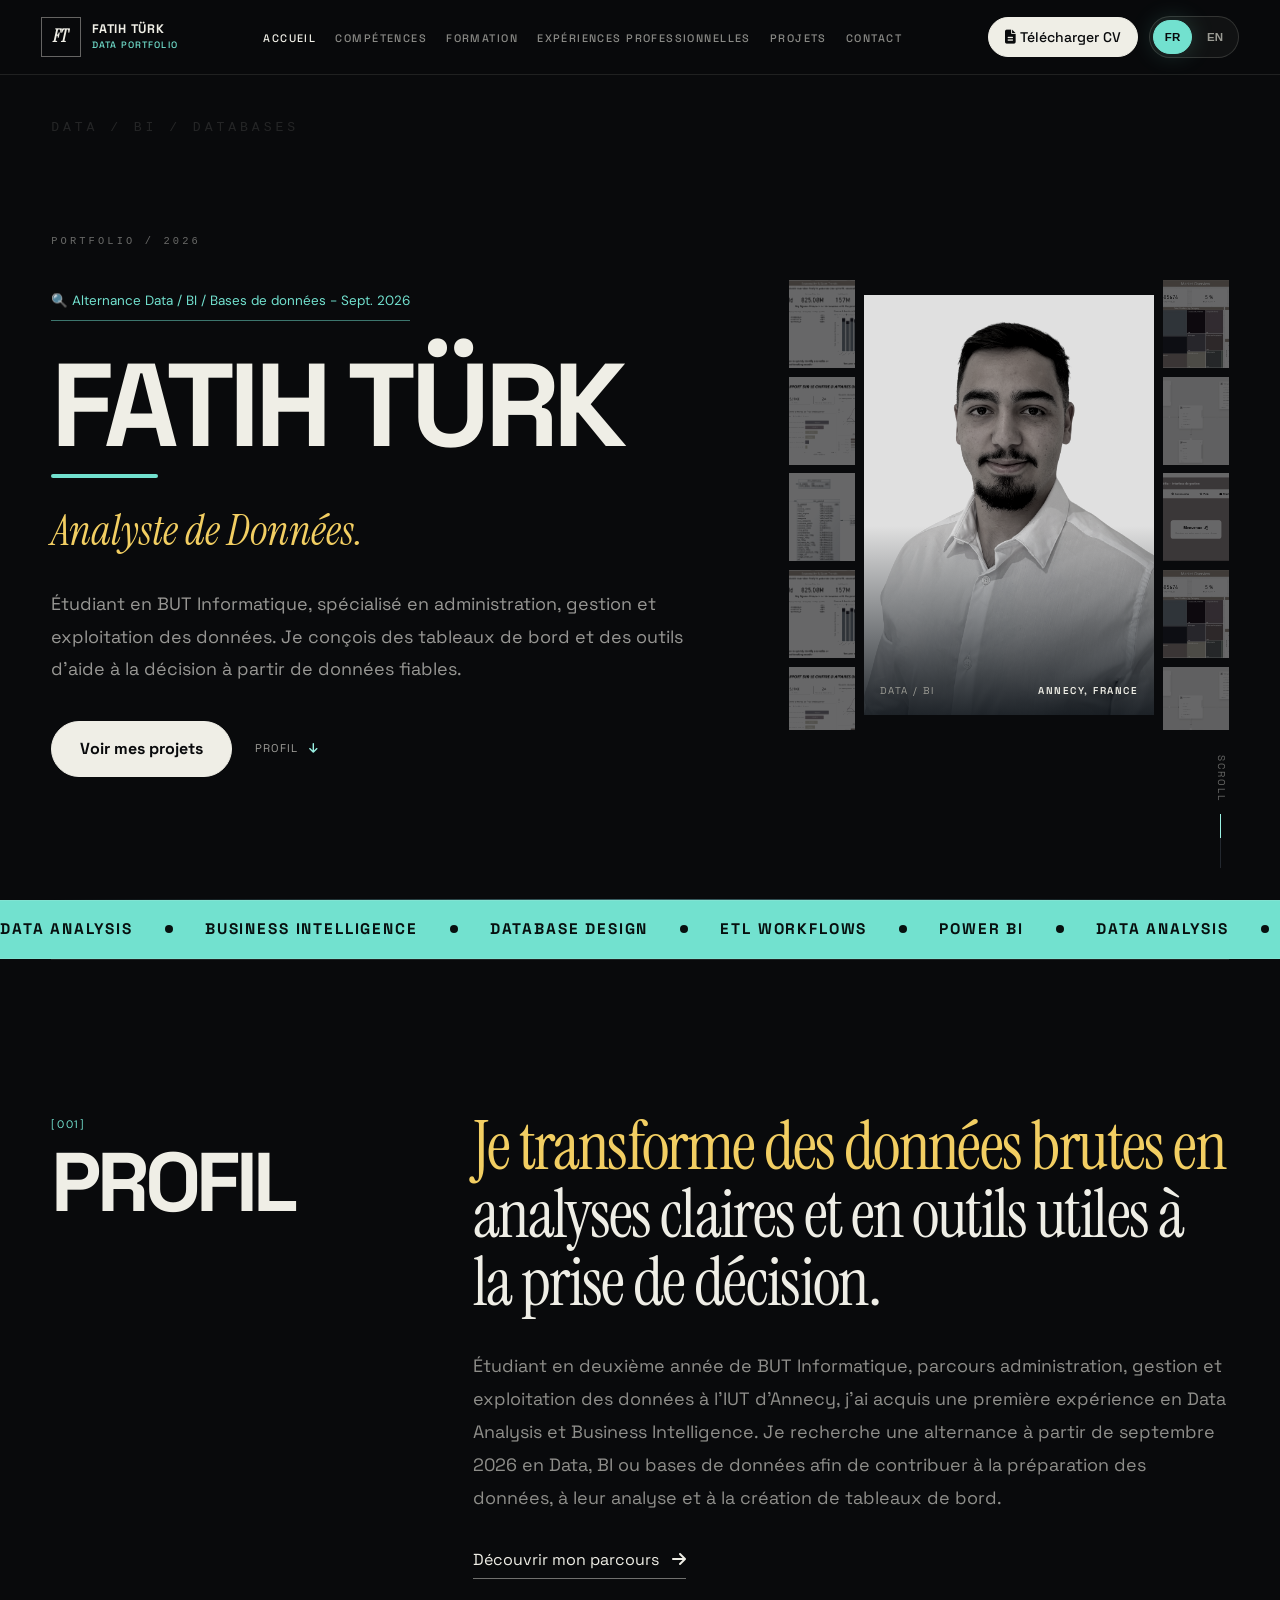
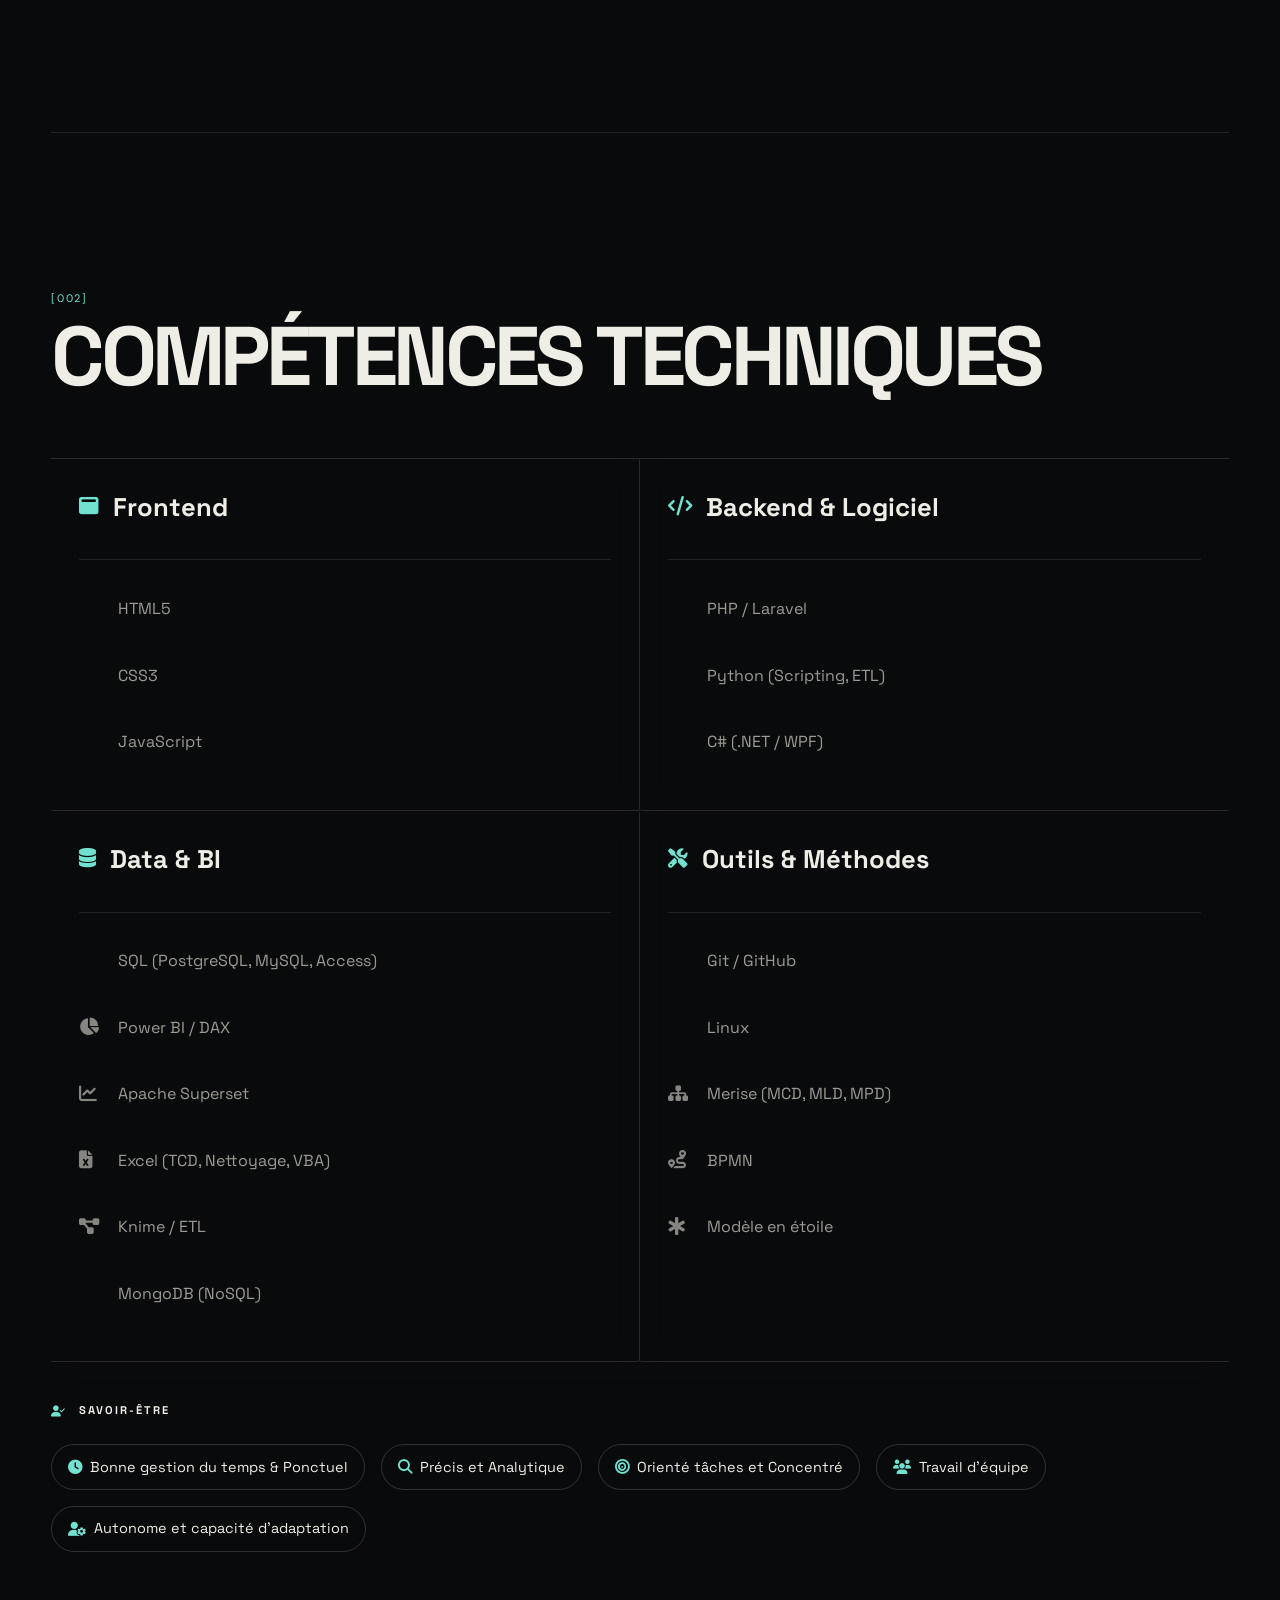
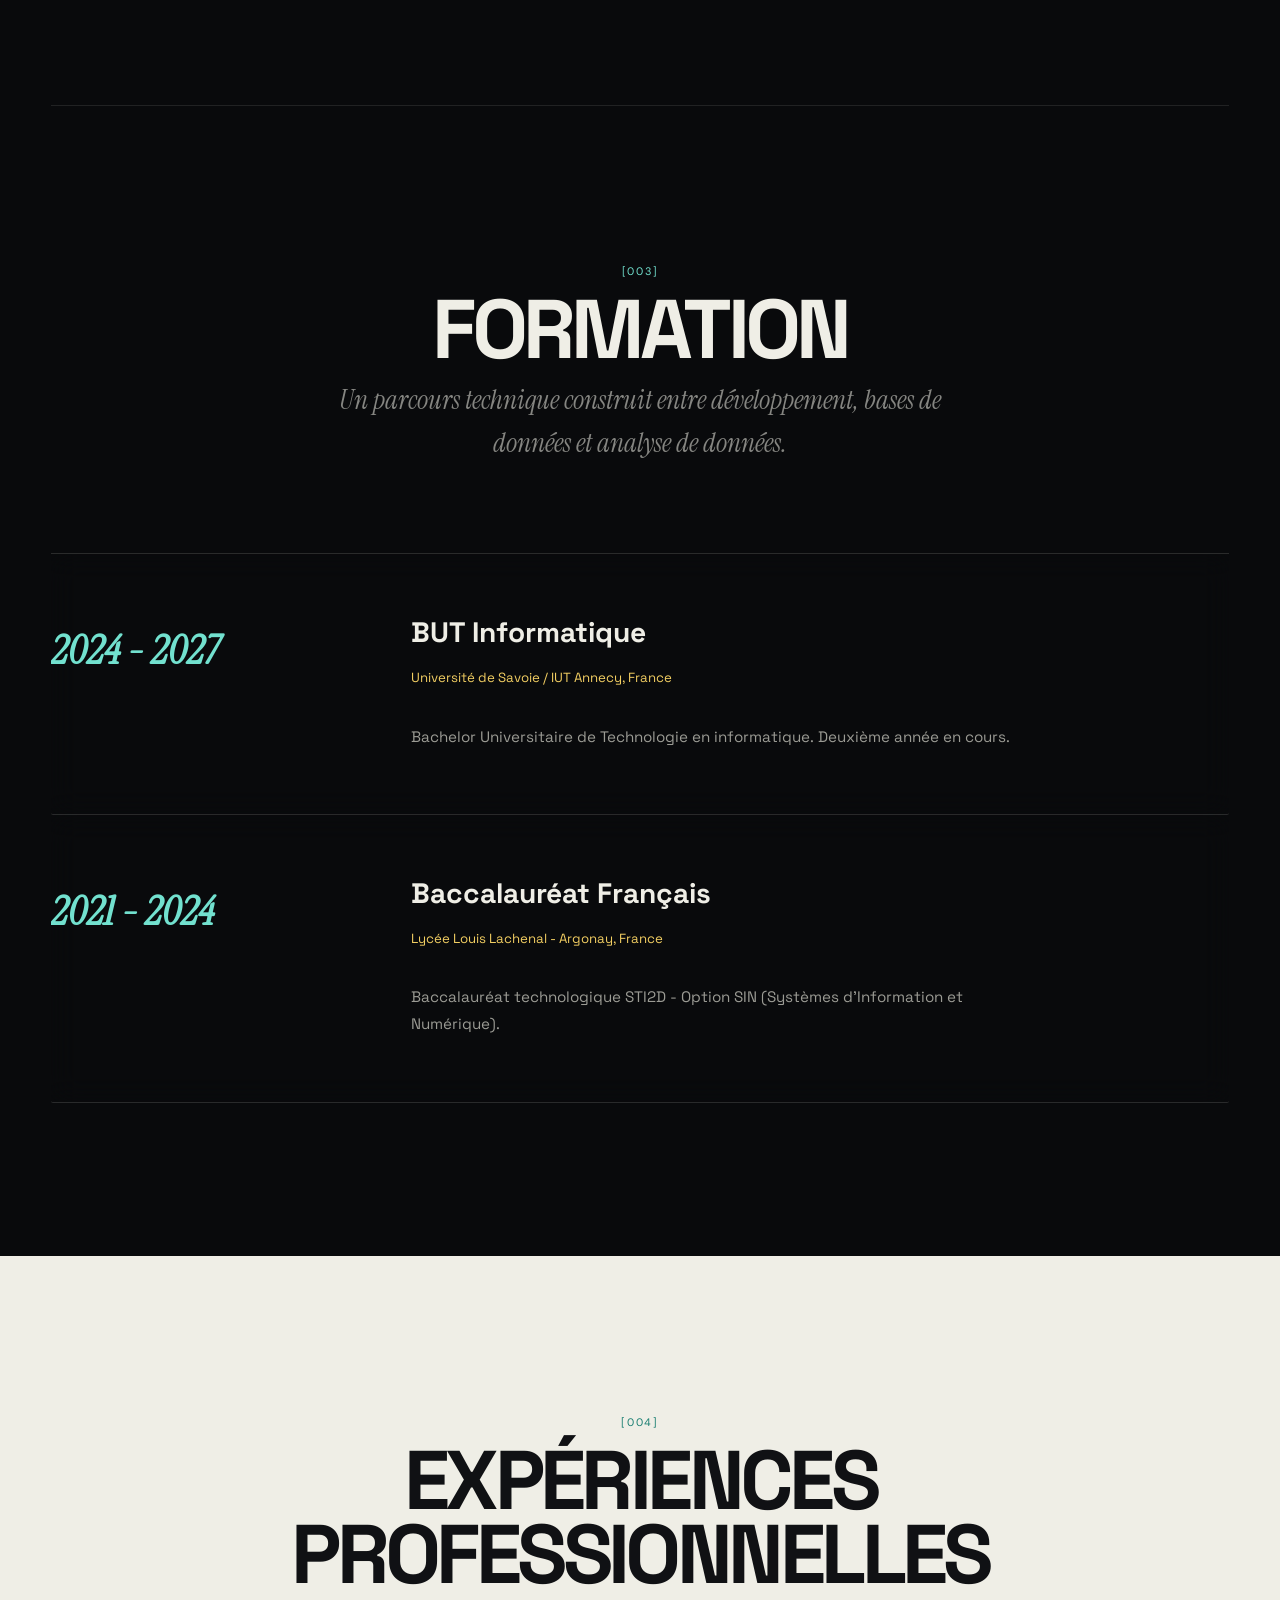
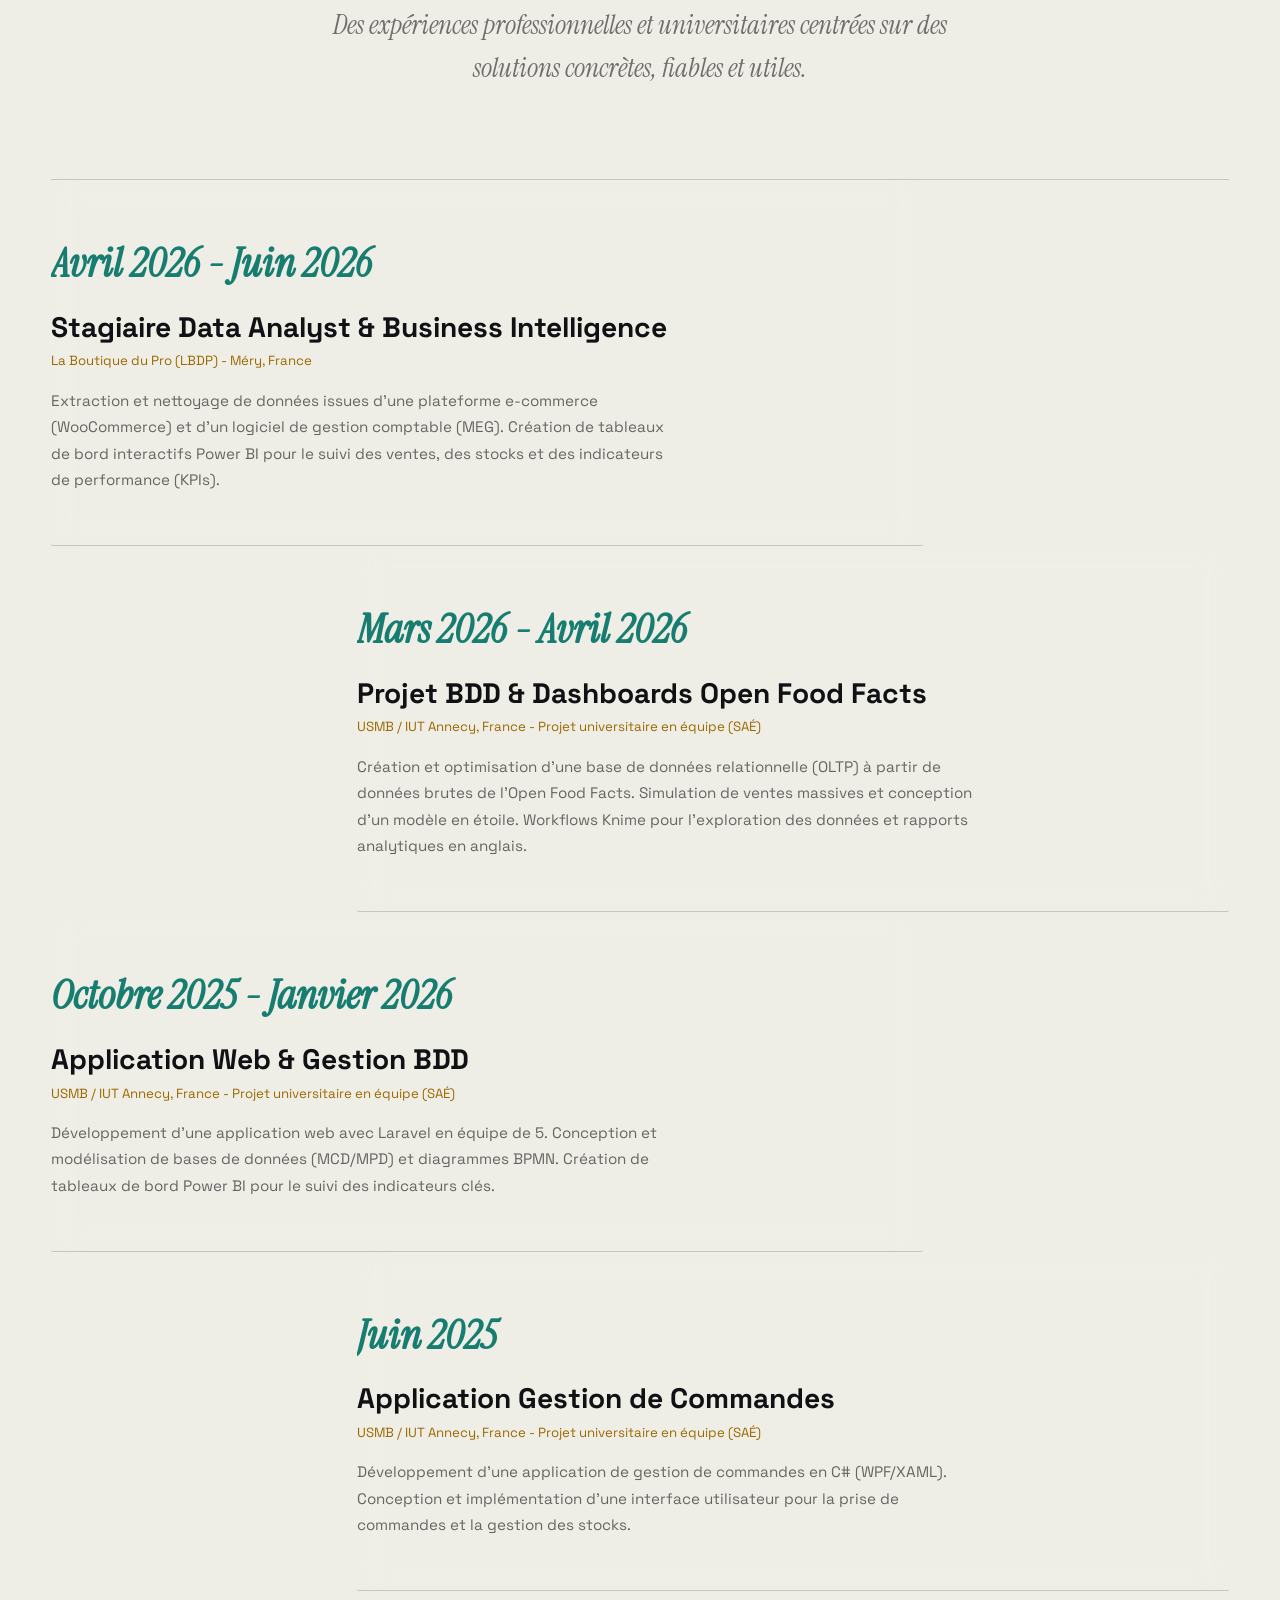
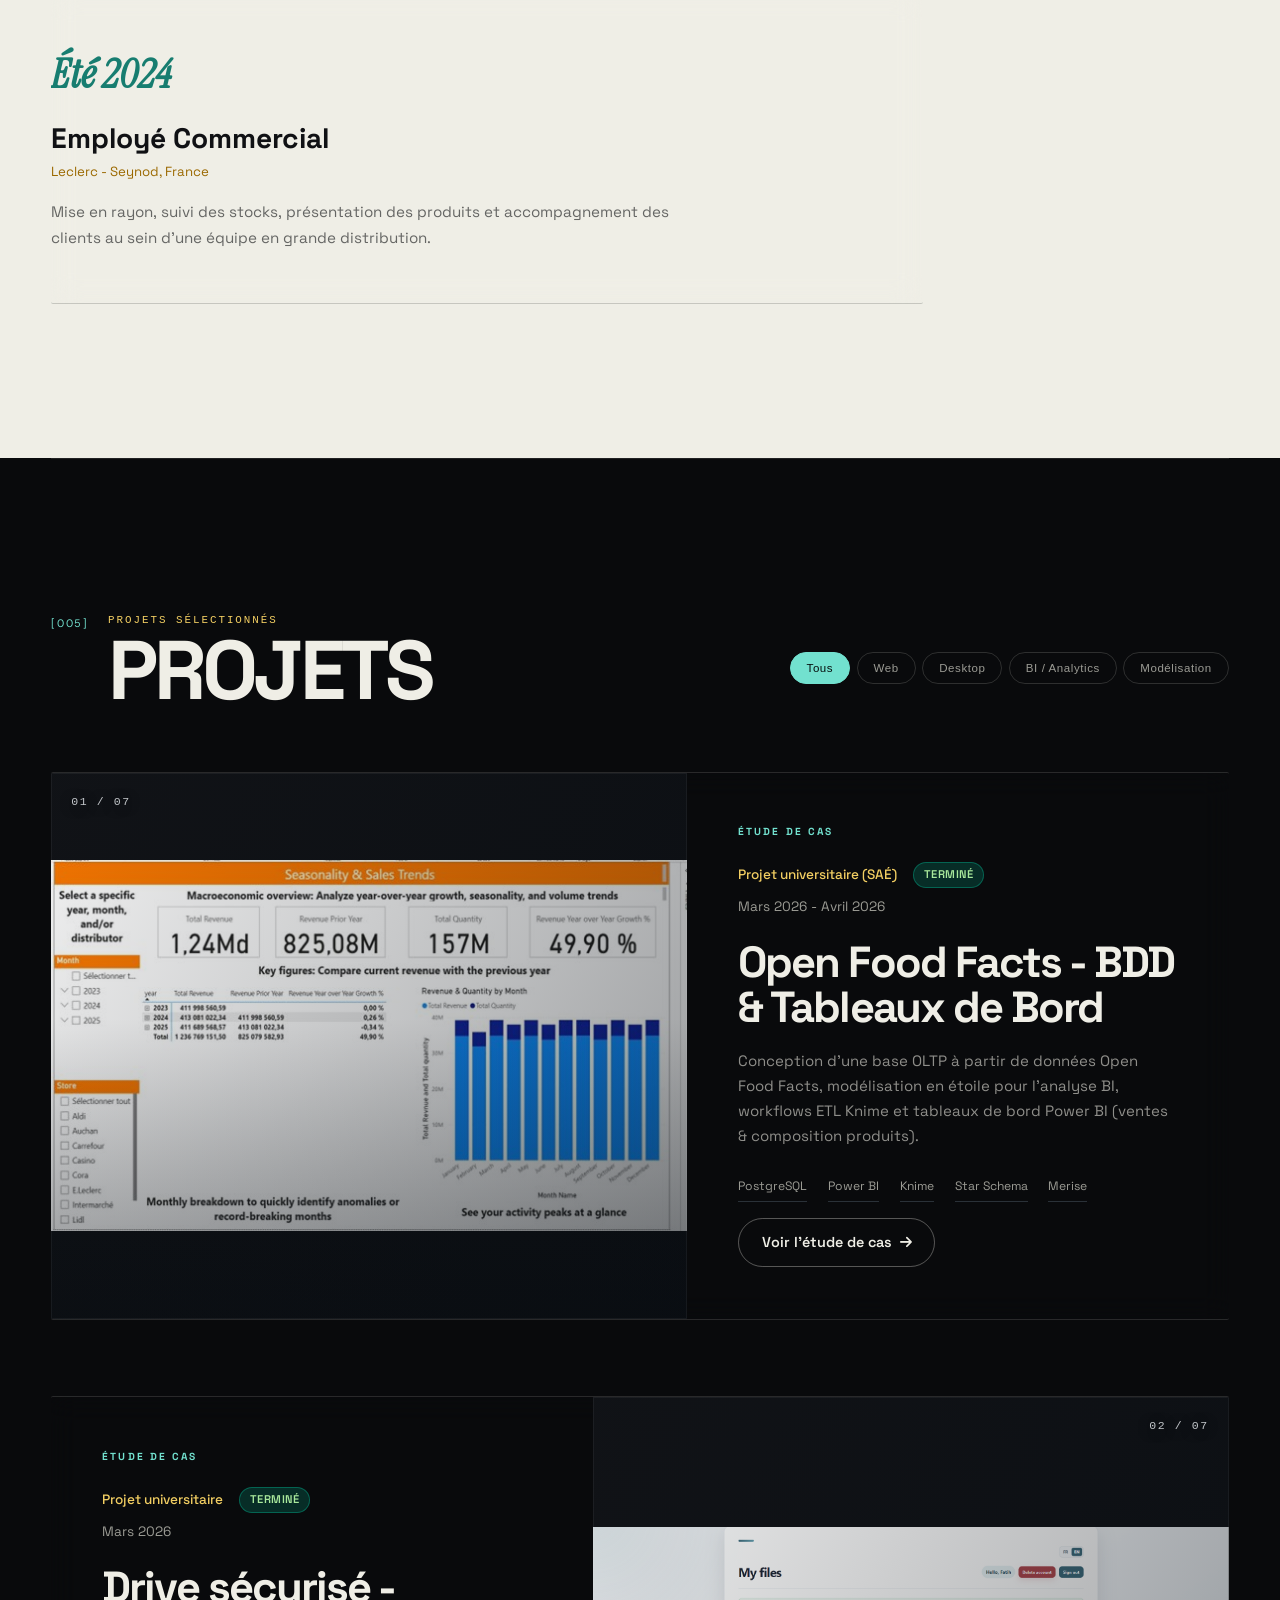
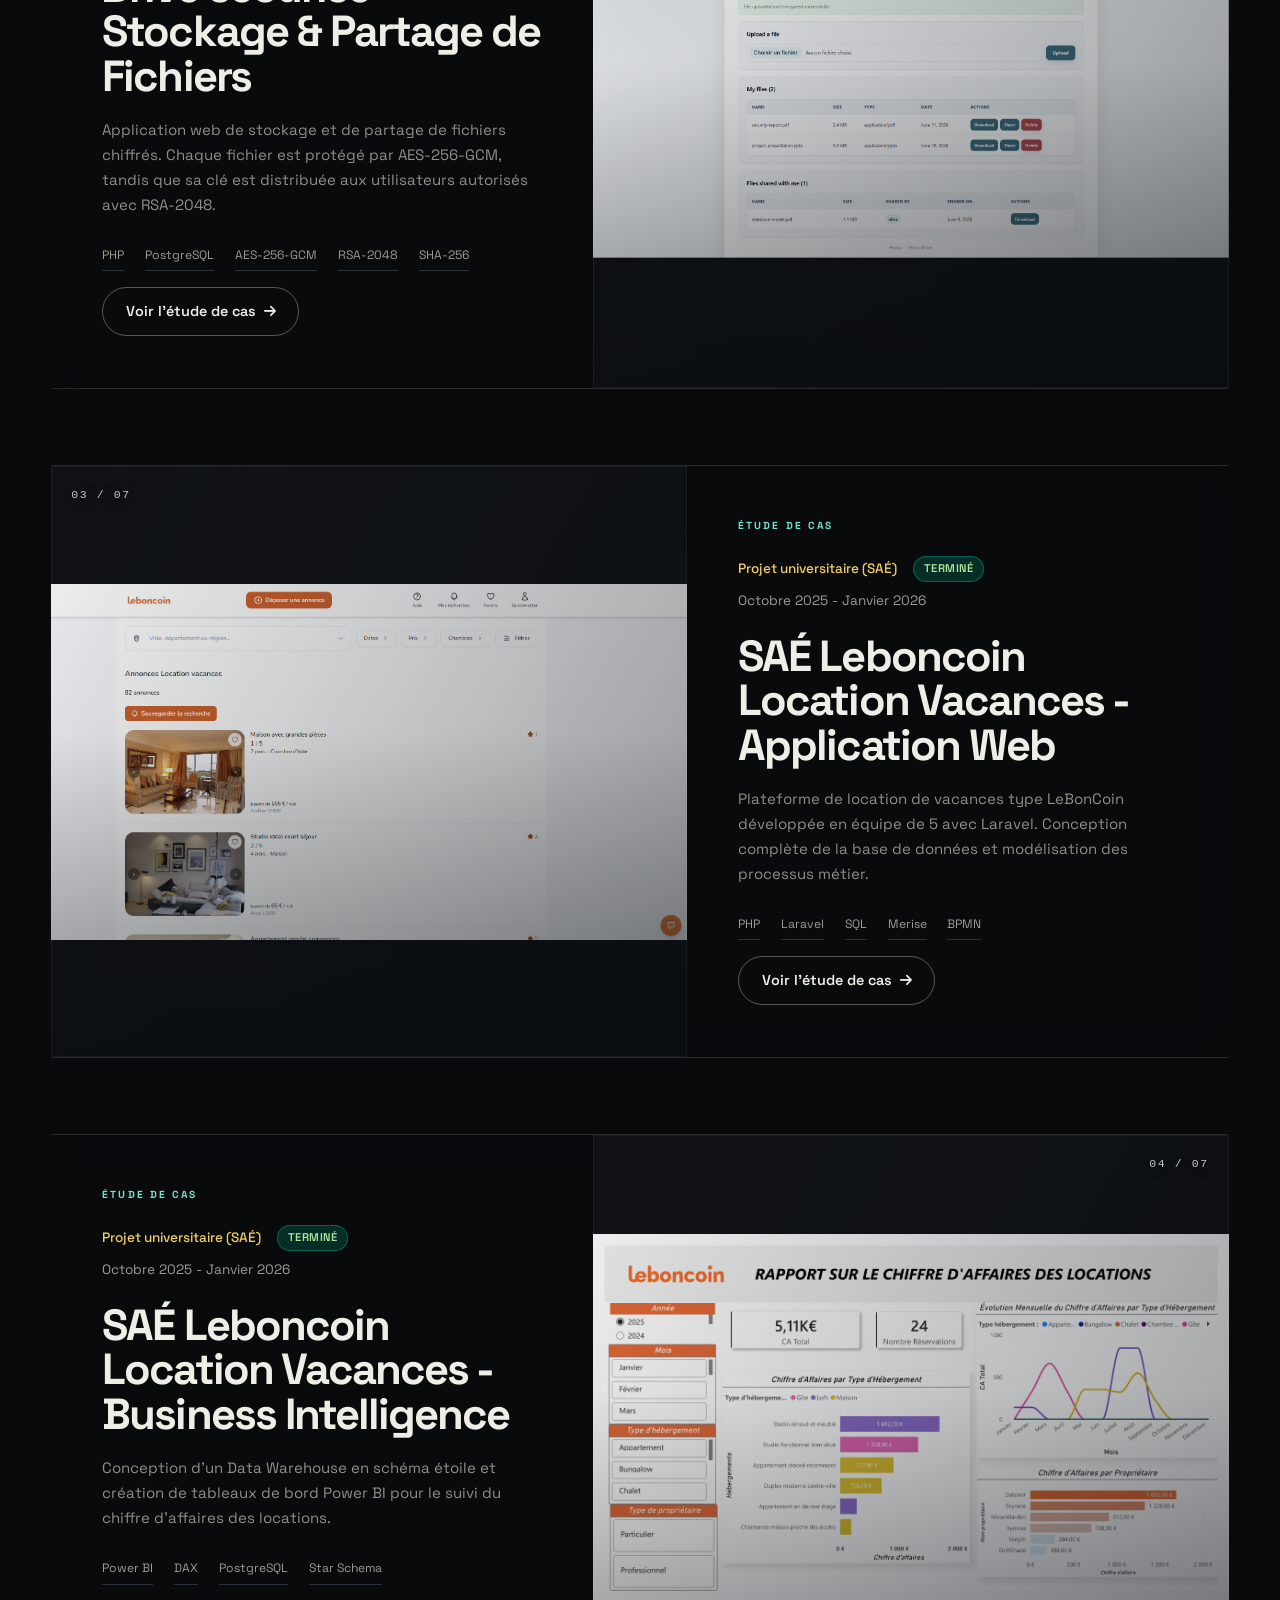
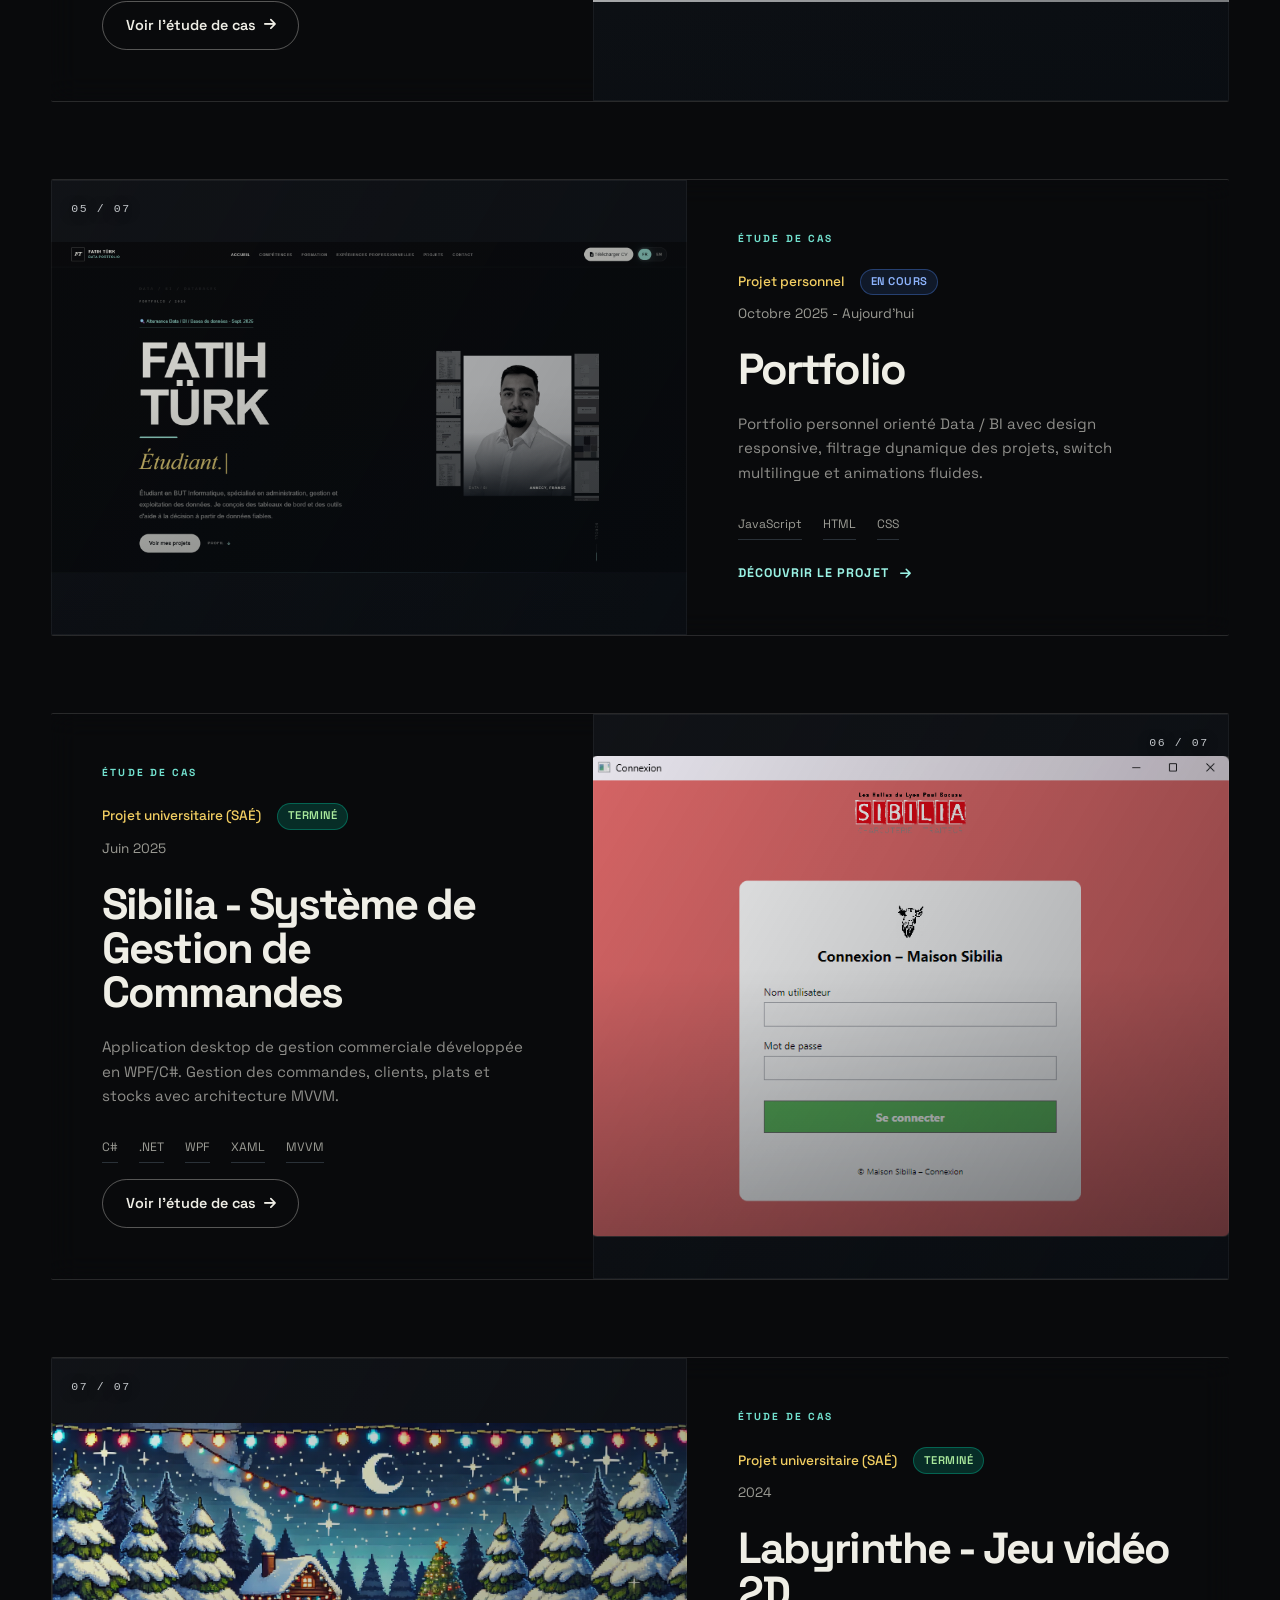
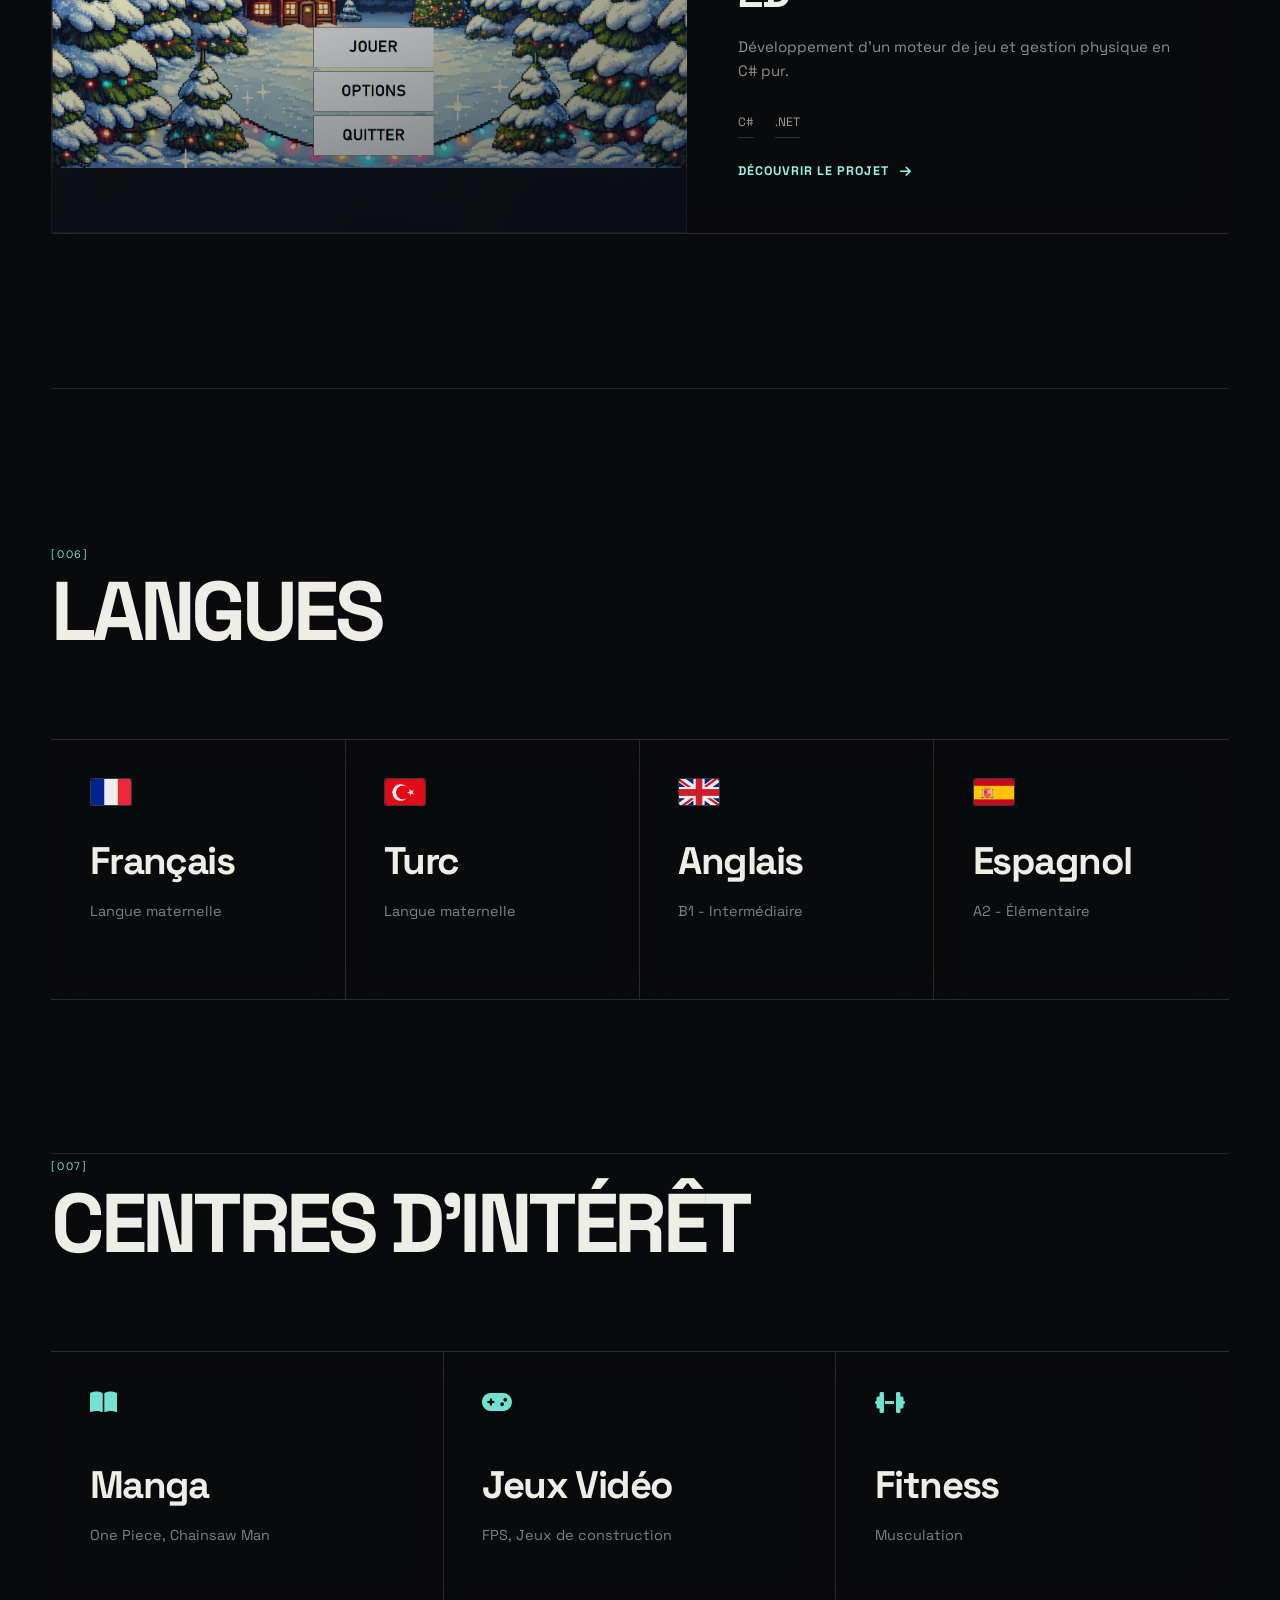
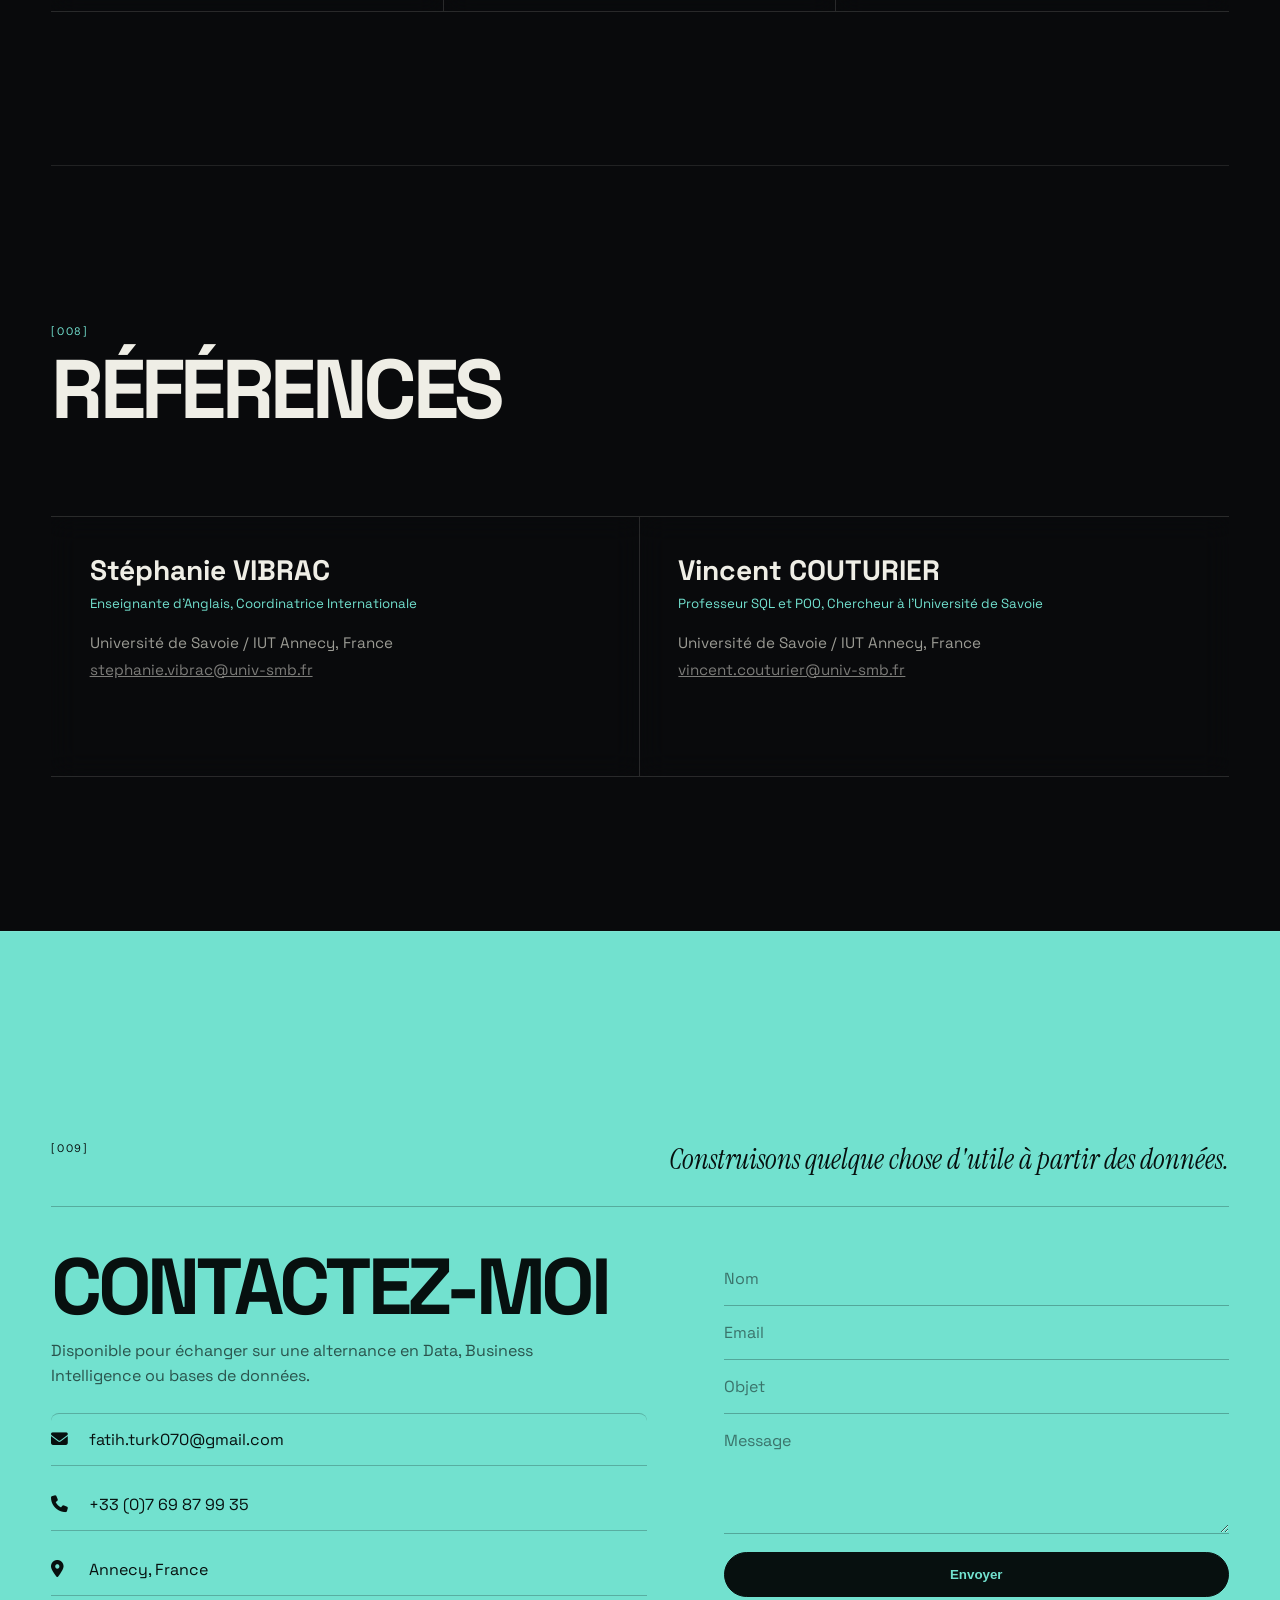
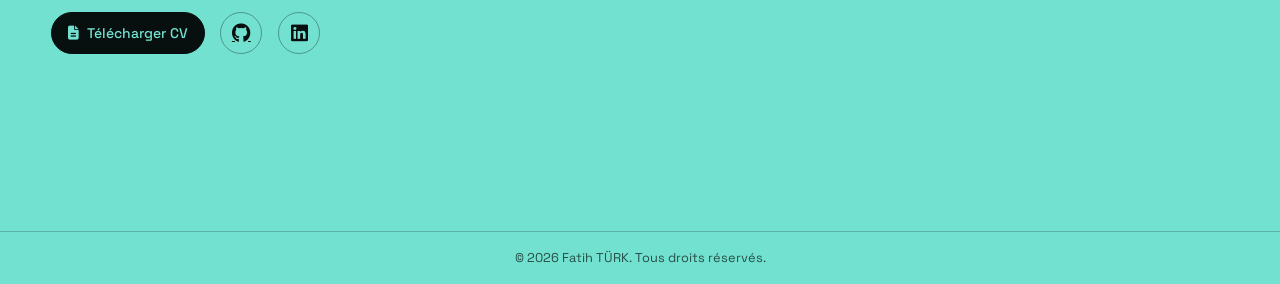
==== commit bb0d544a: "Add flag image to assets" ====
--- a/index.html
+++ b/index.html
@@ -420,25 +420,25 @@
                 <h2 data-lang="langues-titre">Languages</h2>
             </div>
             <div class="grid-4">
-                <div class="glass-card lang-card">
-                    <span class="flag">🇫🇷</span>
-                    <h3 data-lang="lang-fr">French</h3>
-                    <p data-lang="lang-native">Native Speaker</p>
-                </div>
-                <div class="glass-card lang-card">
-                    <span class="flag">🇹🇷</span>
-                    <h3 data-lang="lang-tr">Turkish</h3>
-                    <p data-lang="lang-native">Native Speaker</p>
-                </div>
-                <div class="glass-card lang-card">
-                    <span class="flag">🇬🇧</span>
-                    <h3 data-lang="lang-en">English</h3>
-                    <p data-lang="lang_b1">B1 - Intermediate</p>
-                </div>
-                <div class="glass-card lang-card">
-                    <span class="flag">🇪🇸</span>
-                    <h3 data-lang="lang-es">Spanish</h3>
-                    <p data-lang="lang_a2">A2 - Elementary</p>
+                <div class="glass-card lang-card">
+                    <img class="flag" src="assets/flags/fr.png" alt="Drapeau français">
+                    <h3 data-lang="lang-fr">French</h3>
+                    <p data-lang="lang-native">Native Speaker</p>
+                </div>
+                <div class="glass-card lang-card">
+                    <img class="flag" src="assets/flags/tr.png" alt="Drapeau turc">
+                    <h3 data-lang="lang-tr">Turkish</h3>
+                    <p data-lang="lang-native">Native Speaker</p>
+                </div>
+                <div class="glass-card lang-card">
+                    <img class="flag" src="assets/flags/gb.png" alt="Drapeau britannique">
+                    <h3 data-lang="lang-en">English</h3>
+                    <p data-lang="lang_b1">B1 - Intermediate</p>
+                </div>
+                <div class="glass-card lang-card">
+                    <img class="flag" src="assets/flags/es.png" alt="Drapeau espagnol">
+                    <h3 data-lang="lang-es">Spanish</h3>
+                    <p data-lang="lang_a2">A2 - Elementary</p>
                 </div>
             </div>
         </section>
--- a/css/style.css
+++ b/css/style.css
@@ -627,10 +627,11 @@
 .project-tags span { padding: 0.3rem 0; margin-right: 0.8rem; background: transparent; border: 0; border-bottom: 1px solid rgba(128,151,174,0.28); border-radius: 0; font-size: 0.76rem; color: var(--text-mute); }
 
 .btn-action {
-    display: inline-flex;
-    align-items: center;
-    gap: 0.5rem;
-    padding: 0.75rem 1.25rem;
+    display: inline-flex;
+    align-items: center;
+    gap: 0.5rem;
+    text-decoration: none;
+    padding: 0.75rem 1.25rem;
     background: transparent;
     color: var(--accent-light);
     border: 1px solid rgba(34,199,184,0.38);
@@ -1266,11 +1267,16 @@
     margin-top: 2.2rem;
     font-family: 'Instrument Serif', serif;
     font-style: italic;
-    font-size: clamp(2rem, 4vw, 4.25rem);
+    font-size: clamp(1.9rem, 3.3vw, 3.7rem);
     font-weight: 400;
+    white-space: nowrap;
     background: none;
     -webkit-text-fill-color: var(--accent-warm);
     color: var(--accent-warm);
+}
+#typed-text,
+.typed-cursor {
+    white-space: nowrap;
 }
 .subtitle {
     max-width: 650px;
@@ -1668,9 +1674,14 @@
 .interest-card:last-child,
 #references .timeline-card:last-child { border-right: 0; }
 .lang-card .flag {
-    font-size: 2rem;
-    filter: grayscale(1);
-    opacity: 0.6;
+    display: block;
+    width: 42px;
+    height: 28px;
+    margin-bottom: 1.5rem;
+    object-fit: cover;
+    border: 1px solid rgba(239,238,230,0.2);
+    border-radius: 2px;
+    opacity: 1;
 }
 .lang-card h3,
 .interest-card h3 {
@@ -1862,6 +1873,13 @@
     background: var(--text);
     color: #090a0c;
 }
+.close-btn::before {
+    content: "\00d7";
+    display: block;
+    font-size: 1.5rem;
+    line-height: 1;
+}
+.close-btn i { display: none; }
 
 @media (max-width: 1100px) {
     .hero { grid-template-columns: minmax(0, 1fr) minmax(350px, 0.7fr); }
@@ -1892,7 +1910,10 @@
         letter-spacing: -0.04em;
     }
     .hero-name { max-width: 7.6ch; }
-    .gradient-text { margin-top: 1.5rem; }
+    .gradient-text {
+        margin-top: 1.5rem;
+        font-size: clamp(1.45rem, 6.5vw, 2.15rem);
+    }
     .hero-visual-editorial {
         order: 2;
         width: 100%;
@@ -1998,6 +2019,481 @@
     }
 }
 
+@media (max-width: 768px) {
+    html,
+    body {
+        width: 100%;
+        max-width: 100%;
+        overflow-x: clip;
+    }
+
+    .container {
+        width: 100%;
+        padding-inline: clamp(1rem, 5vw, 2rem);
+    }
+
+    .glass-nav {
+        gap: 0.75rem;
+    }
+
+    .nav-actions {
+        min-width: 0;
+        gap: 0.45rem;
+    }
+
+    .language-switch {
+        flex: 0 0 auto;
+    }
+
+    .lang-option {
+        min-width: 34px;
+        height: 32px;
+        padding-inline: 0.55rem;
+    }
+
+    .hamburger {
+        flex: 0 0 auto;
+        width: 36px;
+        height: 36px;
+        display: grid;
+        place-items: center;
+        text-align: center;
+    }
+
+    .hamburger i {
+        display: none;
+    }
+
+    .hamburger::before {
+        content: "";
+        width: 19px;
+        height: 2px;
+        background: currentColor;
+        border-radius: 2px;
+        box-shadow: 0 -6px 0 currentColor, 0 6px 0 currentColor;
+    }
+
+    .nav-menu {
+        max-height: calc(100svh - 64px);
+        overflow-y: auto;
+    }
+
+    .nav-menu li {
+        min-width: 0;
+        padding: 0.85rem 0.5rem;
+    }
+
+    .nav-menu a {
+        display: block;
+        overflow-wrap: anywhere;
+    }
+
+    .hero-content,
+    .profile-manifesto,
+    .project-content,
+    .contact-left,
+    .glass-form {
+        min-width: 0;
+    }
+
+    .badge-glass {
+        display: block;
+        width: fit-content;
+        max-width: 100%;
+        line-height: 1.45;
+        overflow-wrap: anywhere;
+    }
+
+    .gradient-text {
+        width: 100%;
+        max-width: 100%;
+        min-height: 2.4rem;
+        line-height: 1.15;
+    }
+
+    #typed-text,
+    .typed-cursor {
+        white-space: nowrap;
+    }
+
+    .subtitle,
+    .profile-bio,
+    .editorial-section-heading > p,
+    .contact-heading p,
+    .contact-left > p,
+    .timeline-card p,
+    .project-content p {
+        overflow-wrap: anywhere;
+    }
+
+    .editorial-section-heading h2,
+    .section-title-group h2,
+    .contact-left h2 {
+        max-width: 100%;
+        overflow-wrap: normal;
+        word-break: normal;
+    }
+
+    #experience .editorial-section-heading h2 {
+        font-size: clamp(2rem, 9vw, 3.5rem);
+        line-height: 0.98;
+    }
+
+    .skill-column,
+    body.lang-fr .skill-column {
+        min-width: 0;
+        padding: clamp(1.35rem, 5vw, 2rem);
+    }
+
+    .skill-info,
+    .skill-info span {
+        min-width: 0;
+    }
+
+    body.lang-fr .skill-info span:first-child {
+        white-space: normal;
+        overflow-wrap: anywhere;
+    }
+
+    .soft-skills-row {
+        padding: clamp(1.35rem, 5vw, 2rem);
+    }
+
+    .tags-cloud {
+        gap: 0.65rem;
+    }
+
+    .tag-glass {
+        max-width: 100%;
+        padding: 0.65rem 0.85rem;
+        line-height: 1.35;
+        overflow-wrap: anywhere;
+    }
+
+    .timeline-card .date {
+        max-width: 100%;
+        font-size: clamp(1.2rem, 5.4vw, 1.8rem);
+        white-space: normal;
+    }
+
+    #experience {
+        width: 100dvw;
+        margin-left: calc(50% - 50dvw);
+        padding-inline: clamp(1rem, 5vw, 2rem);
+    }
+
+    .section-header.row {
+        gap: 1.75rem;
+    }
+
+    .section-title-group {
+        min-width: 0;
+    }
+
+    .tech-filters {
+        width: 100%;
+        max-width: 100%;
+        justify-content: flex-start;
+    }
+
+    .tech-filters button {
+        min-height: 38px;
+        padding: 0.5rem 0.8rem;
+        line-height: 1.2;
+    }
+
+    .project-meta {
+        max-width: 100%;
+        flex-wrap: wrap;
+        align-items: flex-start;
+    }
+
+    .project-badge {
+        margin-left: 0;
+    }
+
+    .project-content h3,
+    .lang-card h3,
+    .interest-card h3,
+    .timeline-card h4,
+    .timeline-card h5 {
+        max-width: 100%;
+        overflow-wrap: anywhere;
+    }
+
+    .project-tags span {
+        overflow-wrap: anywhere;
+    }
+
+    #contact {
+        width: 100dvw;
+        margin-left: calc(50% - 50dvw);
+        padding-inline: clamp(1rem, 5vw, 2rem);
+    }
+
+    .contact-heading {
+        gap: 1rem;
+    }
+
+    .contact-box {
+        width: 100%;
+        min-width: 0;
+        gap: 2.25rem;
+    }
+
+    .contact-details,
+    .info-item,
+    .info-item span {
+        min-width: 0;
+        max-width: 100%;
+    }
+
+    .info-item span {
+        overflow-wrap: anywhere;
+    }
+
+    #contact .contact-actions,
+    #contact .social-links {
+        display: flex;
+        width: fit-content;
+        max-width: 100%;
+    }
+
+    .glass-form input,
+    .glass-form textarea,
+    .glass-form button {
+        width: 100%;
+        min-width: 0;
+    }
+
+    .modal-overlay {
+        padding: 0.75rem;
+    }
+
+    .modal-card,
+    .detailed-modal-card {
+        width: 100%;
+        max-width: 100%;
+        max-height: 94svh;
+    }
+
+    .modal-card img {
+        height: 170px;
+    }
+
+    .modal-content,
+    .detailed-modal-content {
+        padding: 1.25rem;
+    }
+
+    .modal-content h2,
+    .detailed-modal-content h2,
+    .tech-item,
+    .tech-label,
+    .tech-value {
+        min-width: 0;
+        overflow-wrap: anywhere;
+    }
+
+    .tech-item {
+        gap: 0.75rem;
+        align-items: flex-start;
+    }
+
+    .tech-value {
+        text-align: right;
+    }
+
+    .close-btn {
+        top: 0.65rem;
+        right: 0.65rem;
+    }
+
+    #back-to-top {
+        right: 1rem;
+        bottom: 1rem;
+        width: 44px;
+        height: 44px;
+    }
+}
+
+@media (max-width: 480px) {
+    .glass-nav {
+        padding-inline: 0.75rem;
+    }
+
+    .logo-mark {
+        width: 34px;
+        height: 34px;
+        font-size: 0.76rem;
+    }
+
+    .hero {
+        padding-top: 88px;
+    }
+
+    .hero h1 {
+        font-size: clamp(3rem, 15vw, 4.1rem);
+        letter-spacing: -0.025em;
+    }
+
+    .gradient-text {
+        font-size: clamp(1.12rem, 5.6vw, 1.55rem);
+    }
+
+    .subtitle {
+        font-size: 1rem;
+        line-height: 1.65;
+    }
+
+    .btn-primary,
+    .btn-glass,
+    .btn-action {
+        max-width: 100%;
+        white-space: normal;
+        text-align: center;
+    }
+
+    .portrait-frame {
+        width: min(100%, 310px);
+    }
+
+    .section {
+        padding-block: 5rem;
+    }
+
+    .editorial-section-heading {
+        margin-bottom: 2.5rem;
+    }
+
+    .editorial-section-heading h2,
+    .section-title-group h2,
+    .contact-left h2 {
+        font-size: clamp(2.35rem, 11.5vw, 3.6rem);
+        line-height: 0.96;
+        letter-spacing: -0.035em;
+    }
+
+    #experience .editorial-section-heading h2 {
+        font-size: clamp(1.9rem, 8.6vw, 2.8rem);
+        letter-spacing: -0.025em;
+    }
+
+    .profile-lead {
+        font-size: clamp(2.15rem, 10vw, 3.25rem);
+    }
+
+    .timeline-card {
+        min-width: 0;
+        padding-inline: 0;
+    }
+
+    .timeline-card h4 {
+        font-size: clamp(1.25rem, 6.6vw, 1.75rem);
+    }
+
+    .project-img {
+        min-height: 190px !important;
+    }
+
+    .project-content {
+        padding: 1.35rem 0.25rem 2.25rem !important;
+    }
+
+    .project-content h3 {
+        font-size: clamp(1.65rem, 8.5vw, 2.25rem);
+    }
+
+    .lang-card,
+    .interest-card,
+    #references .timeline-card {
+        min-height: 220px;
+        padding: 1.5rem;
+    }
+
+    .contact-left h2 {
+        font-size: clamp(2.8rem, 14vw, 4rem);
+    }
+
+    .contact-box {
+        padding-top: 2.25rem;
+    }
+
+    .info-item {
+        gap: 0.7rem;
+        align-items: flex-start;
+    }
+
+    #contact .btn-small {
+        max-width: 100%;
+        white-space: normal;
+        text-align: left;
+    }
+
+    .links-row {
+        flex-direction: column;
+    }
+
+    .btn-link {
+        width: 100%;
+        justify-content: center;
+        text-align: center;
+    }
+
+    .tech-section,
+    .features-section {
+        padding: 1rem;
+    }
+
+    .tech-item {
+        flex-direction: column;
+    }
+
+    .tech-value {
+        width: 100%;
+        text-align: left;
+    }
+}
+
+@media (max-width: 360px) {
+    .container,
+    #experience,
+    #contact {
+        padding-inline: 0.85rem;
+    }
+
+    .hero h1 {
+        font-size: clamp(2.8rem, 14.5vw, 3.35rem);
+    }
+
+    .gradient-text {
+        font-size: 1rem;
+    }
+
+    .badge-glass {
+        font-size: 0.76rem;
+    }
+
+    .lang-option {
+        min-width: 31px;
+        padding-inline: 0.4rem;
+    }
+
+    .hamburger {
+        width: 31px;
+        font-size: 1.3rem;
+    }
+
+    .editorial-section-heading h2,
+    .section-title-group h2 {
+        font-size: 2.15rem;
+    }
+
+    #experience .editorial-section-heading h2 {
+        font-size: 1.72rem;
+    }
+}
+
 @media (prefers-reduced-motion: reduce) {
     .expertise-track { animation: none; }
 }
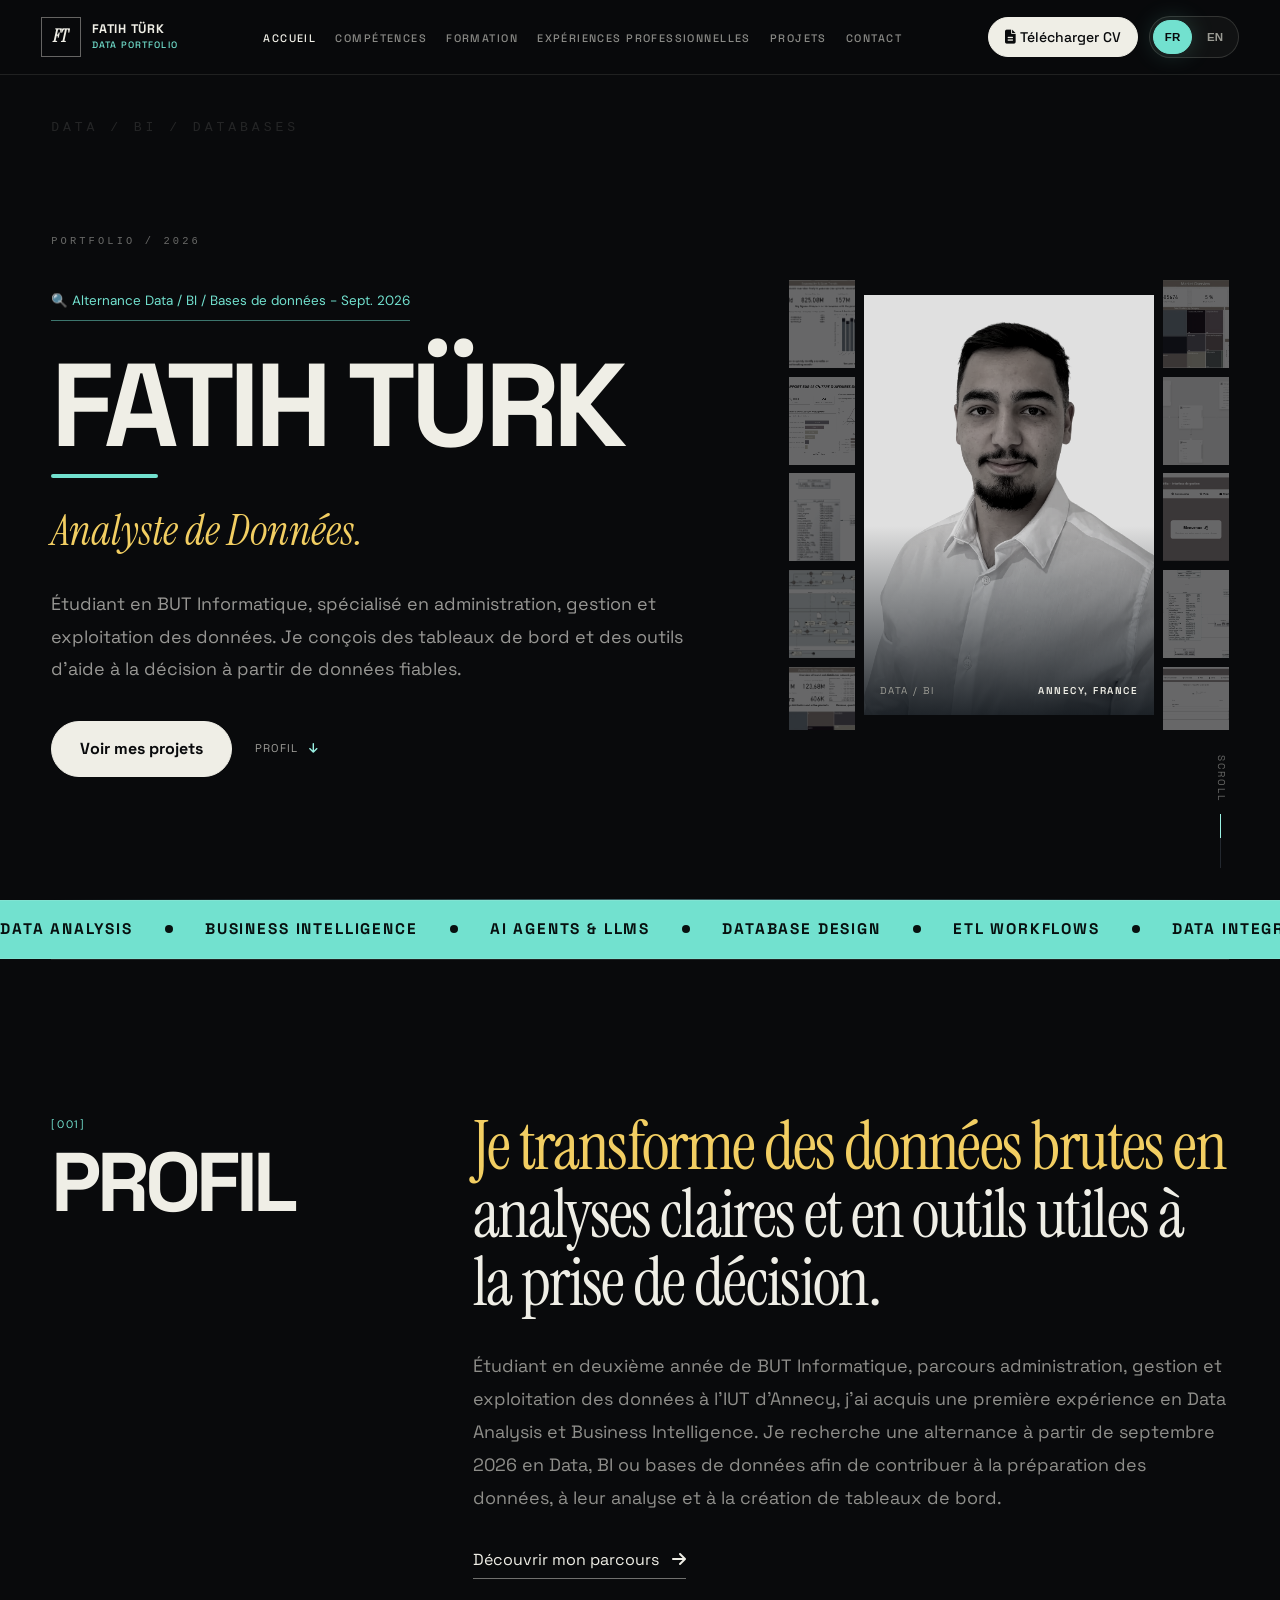
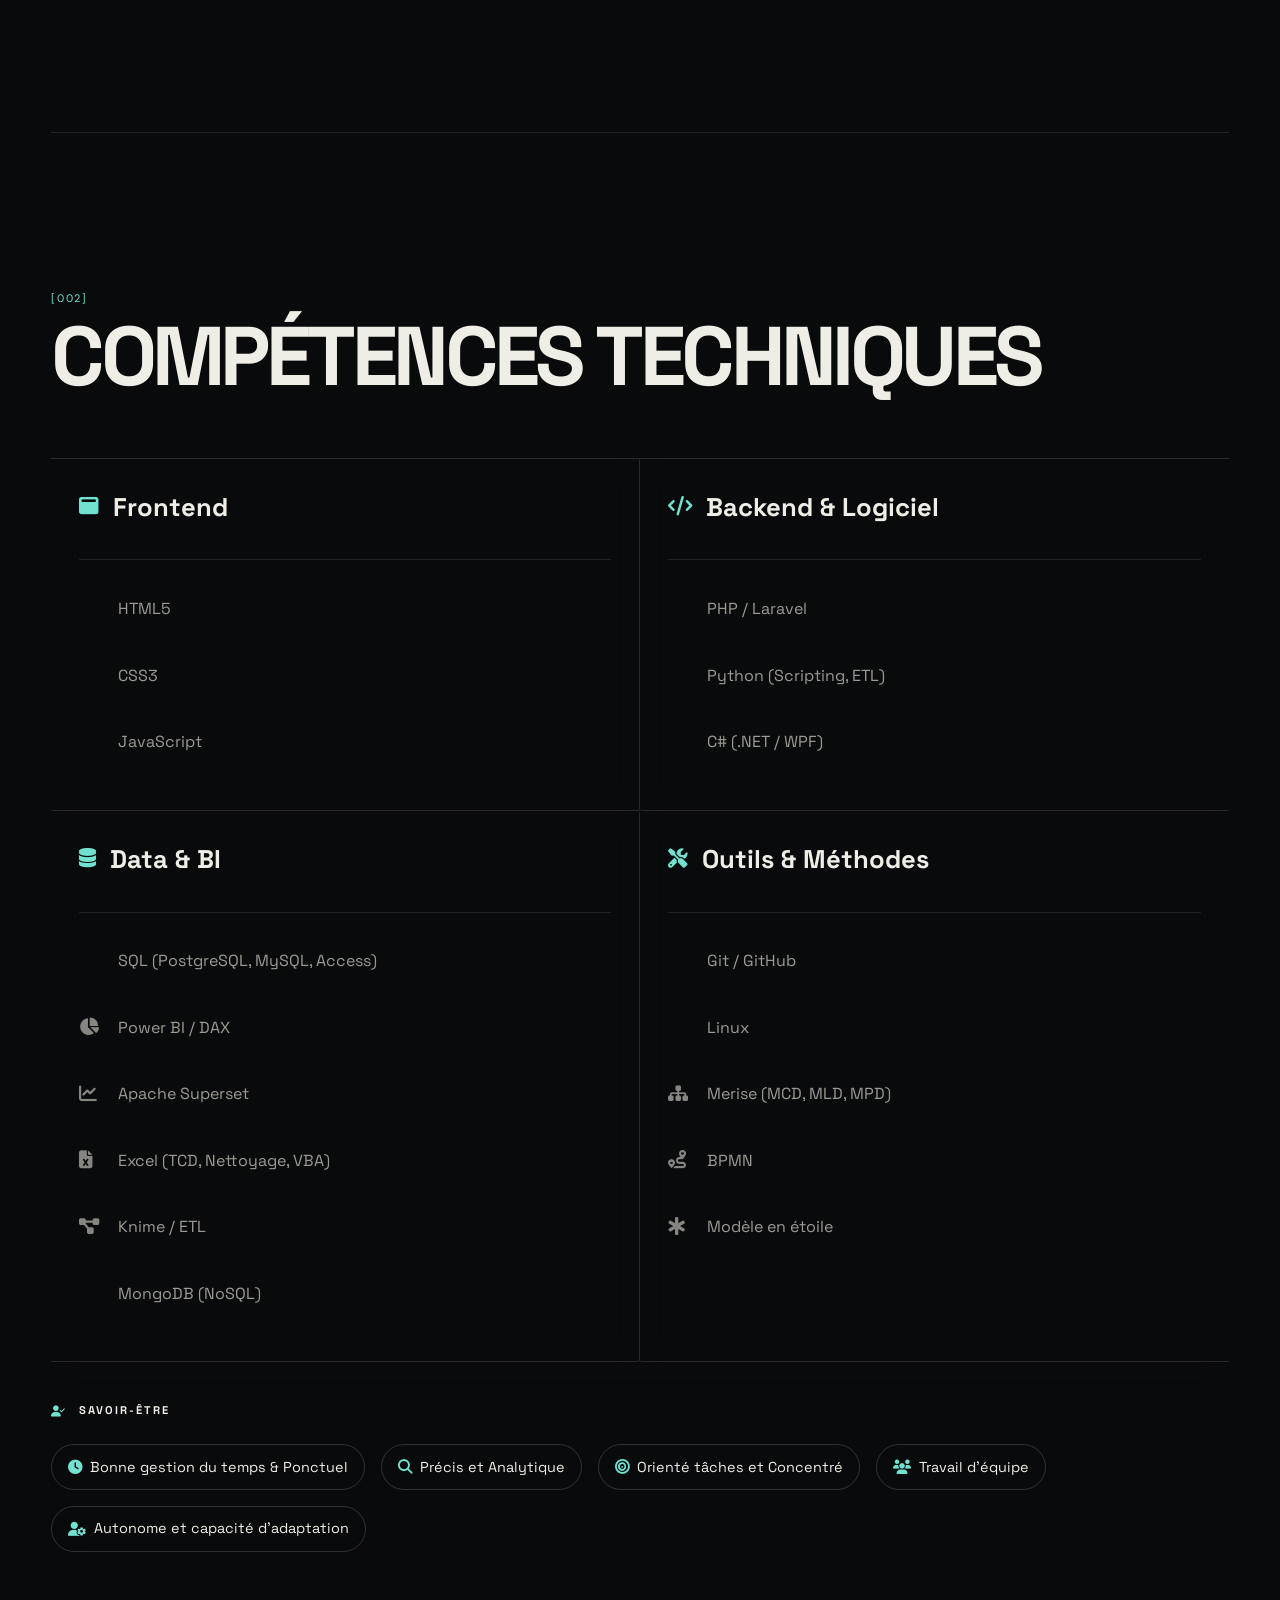
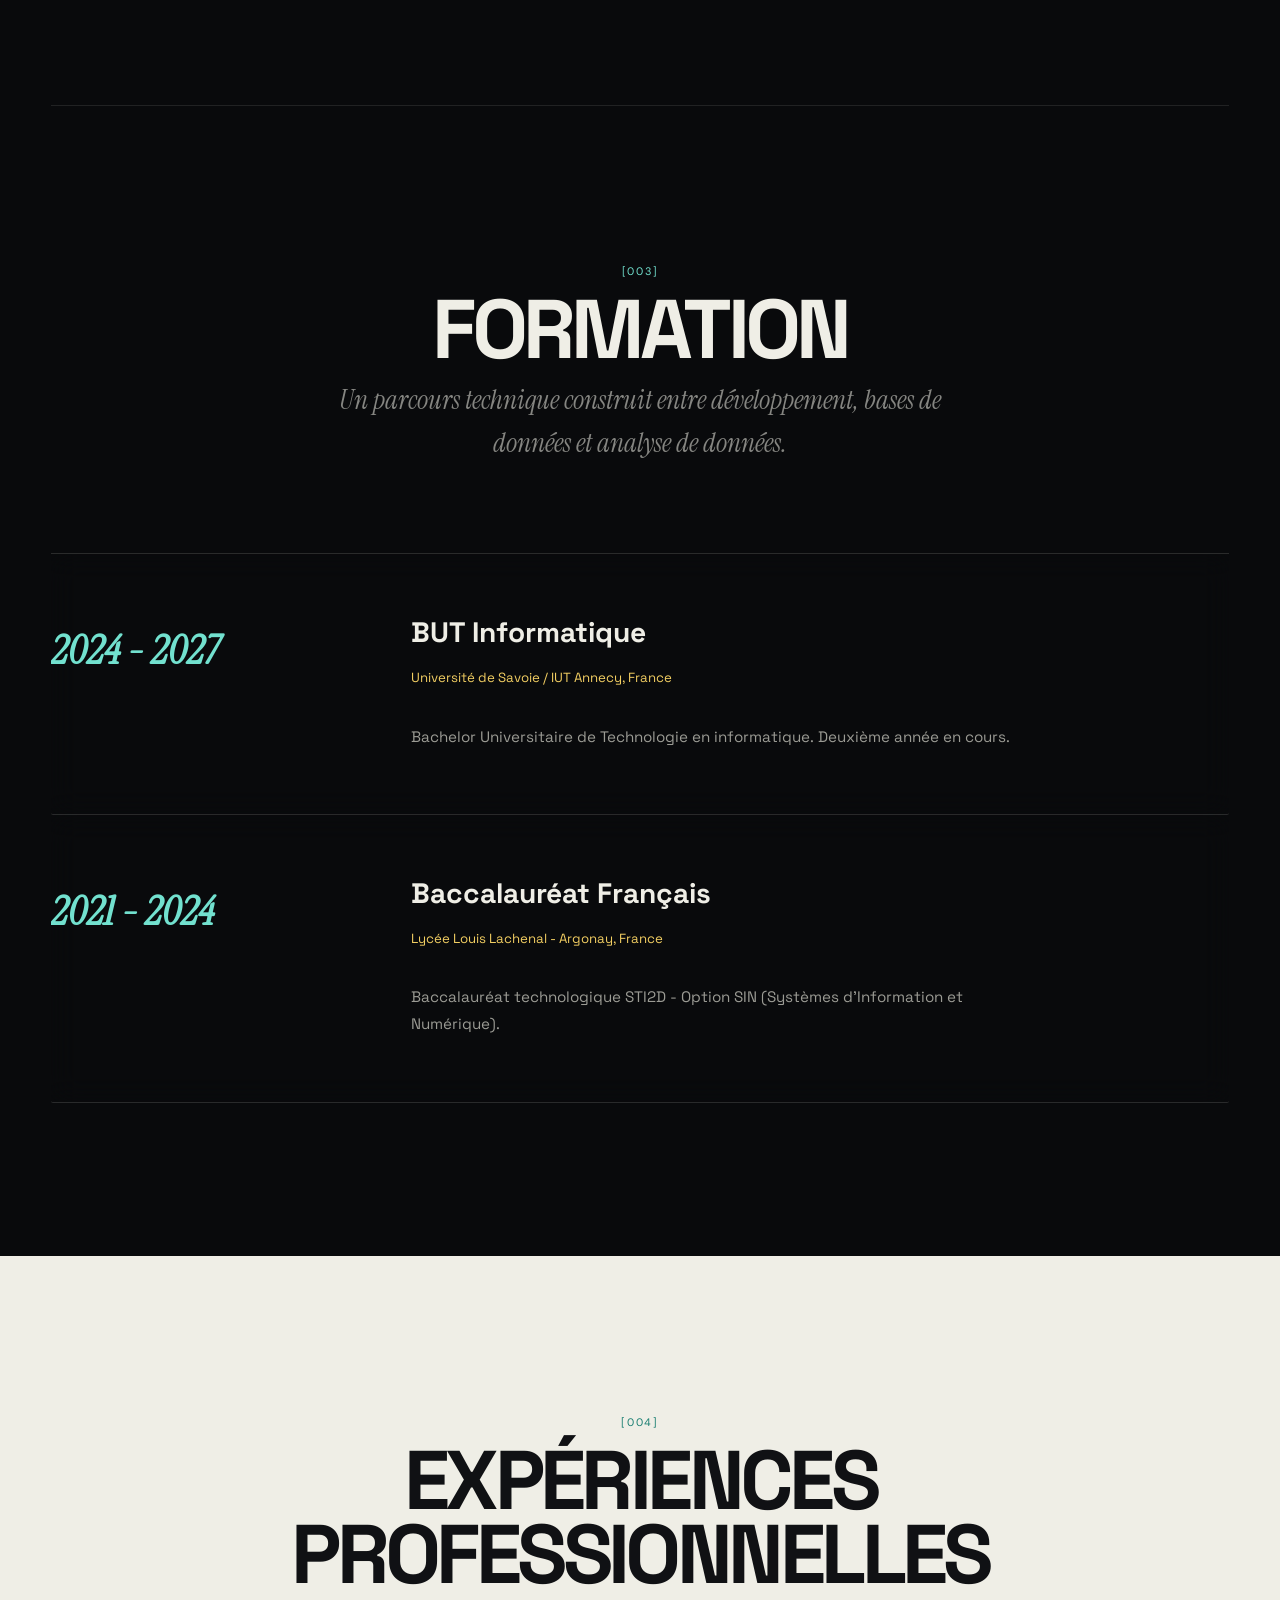
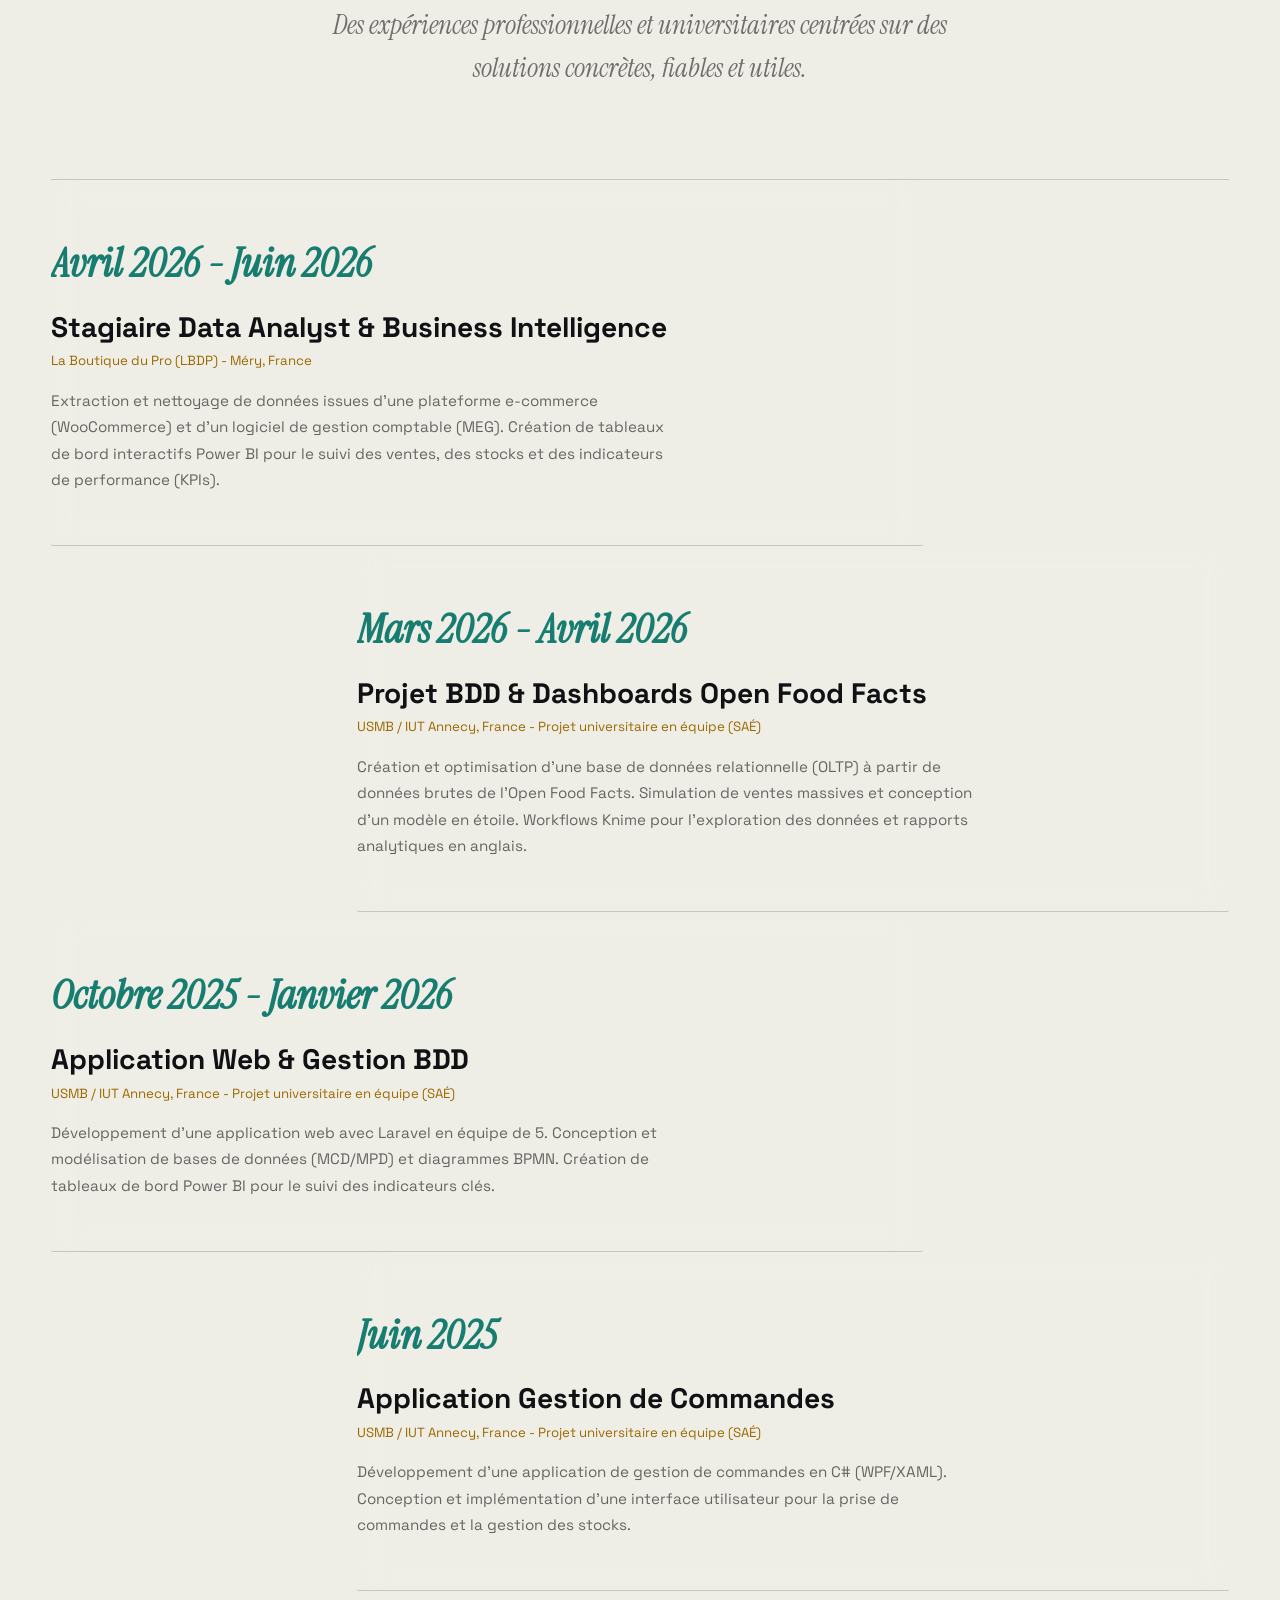
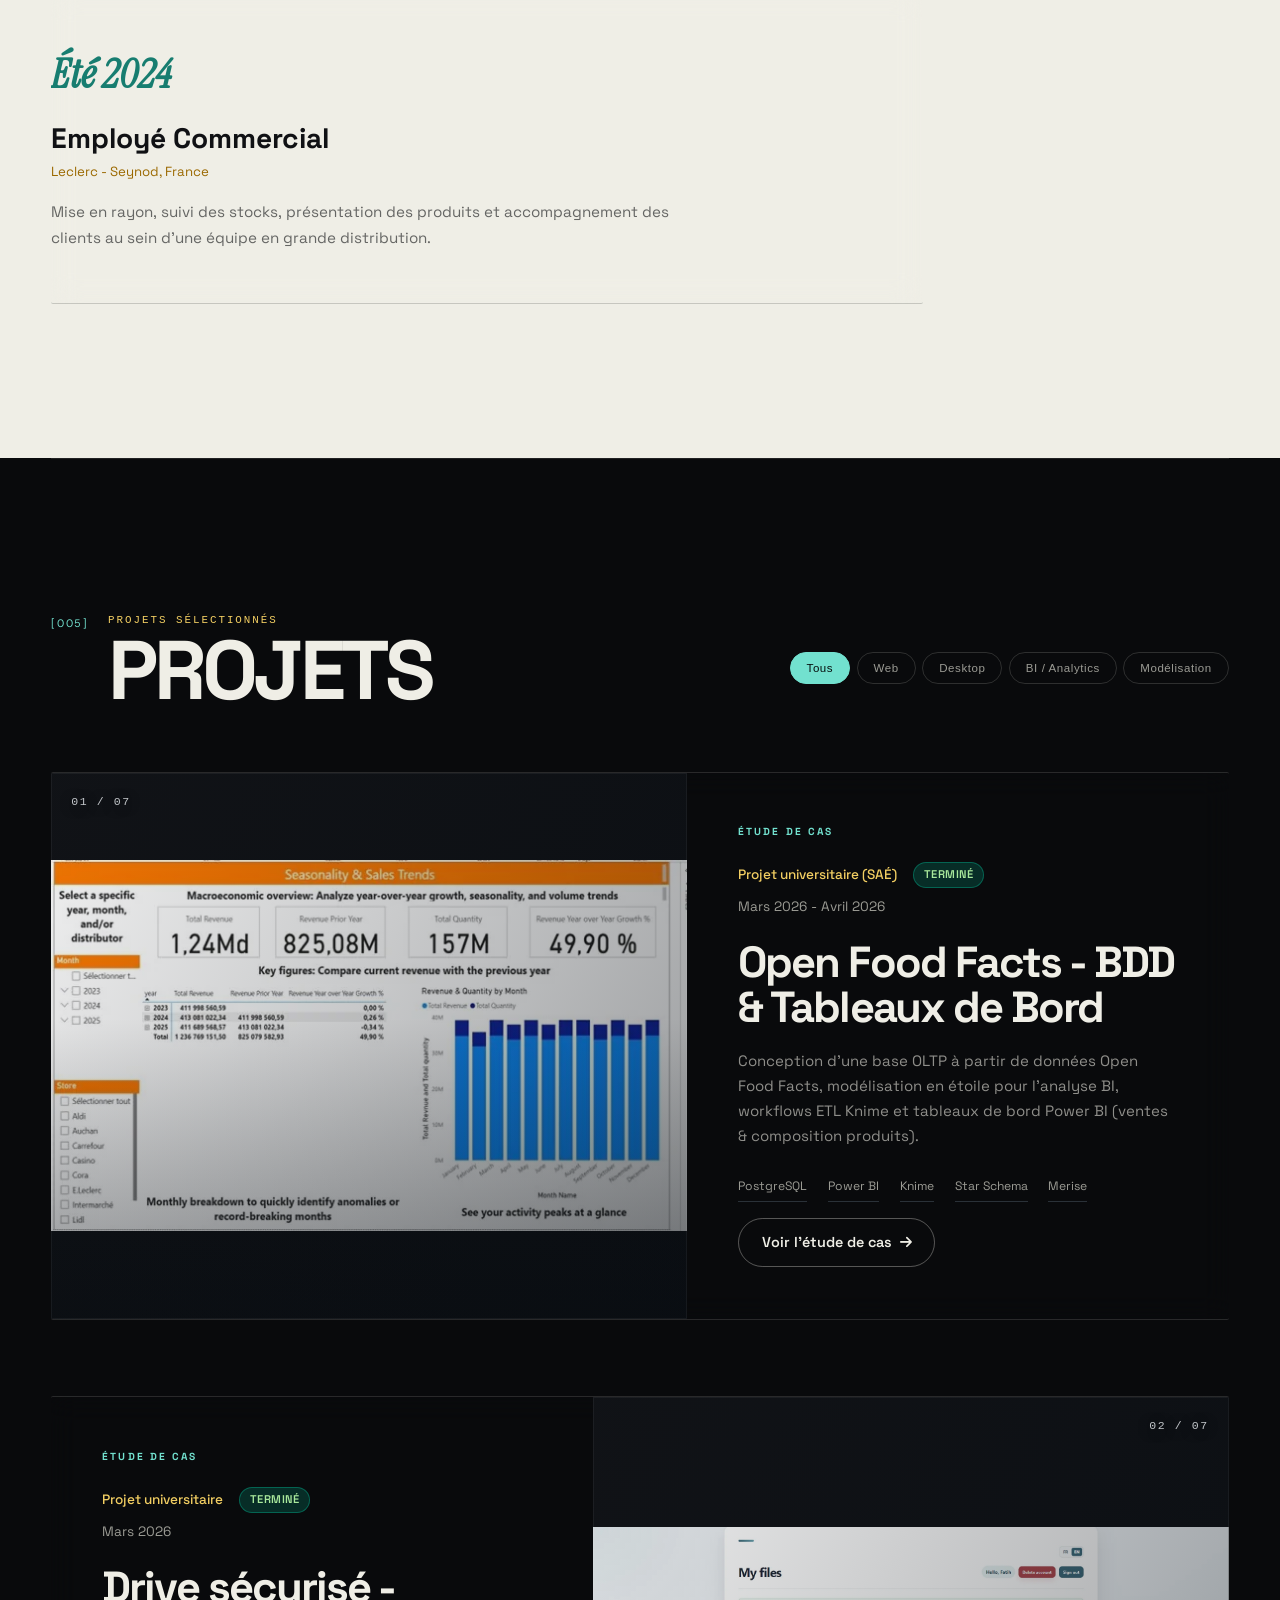
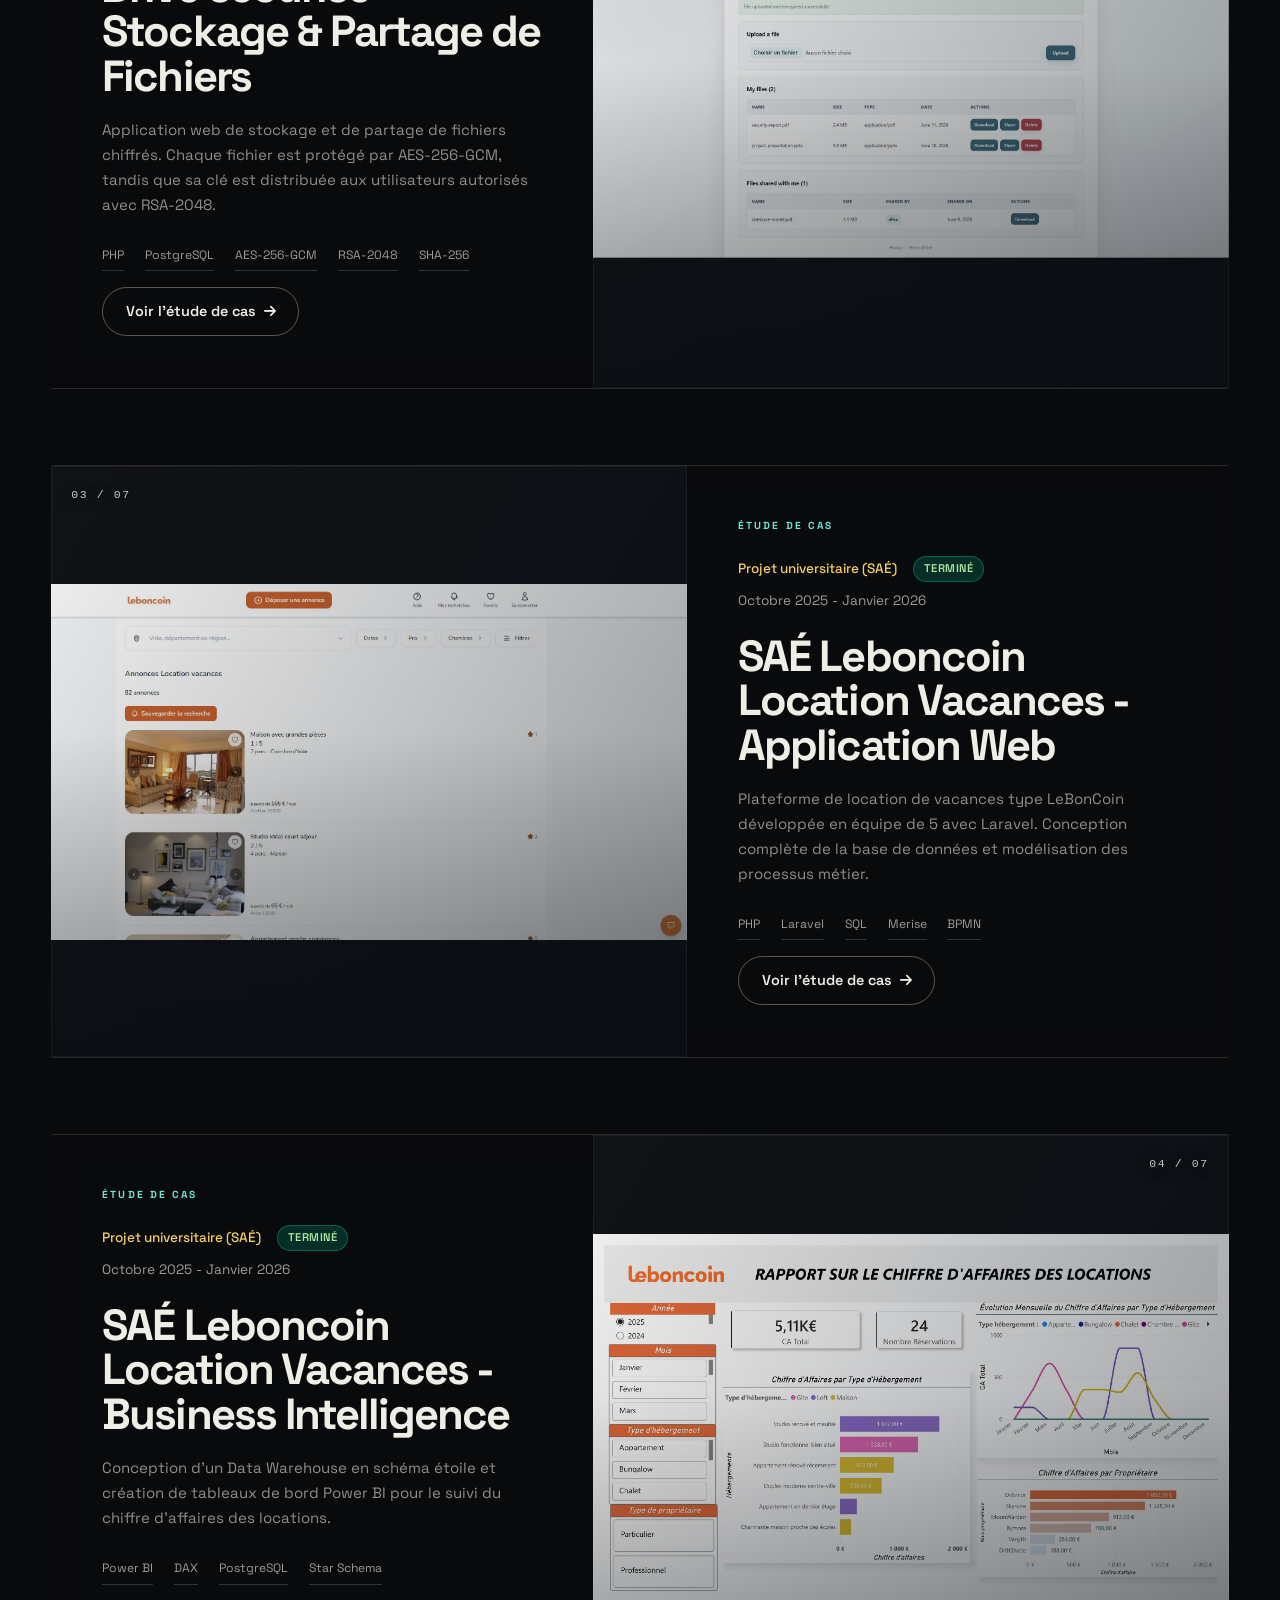
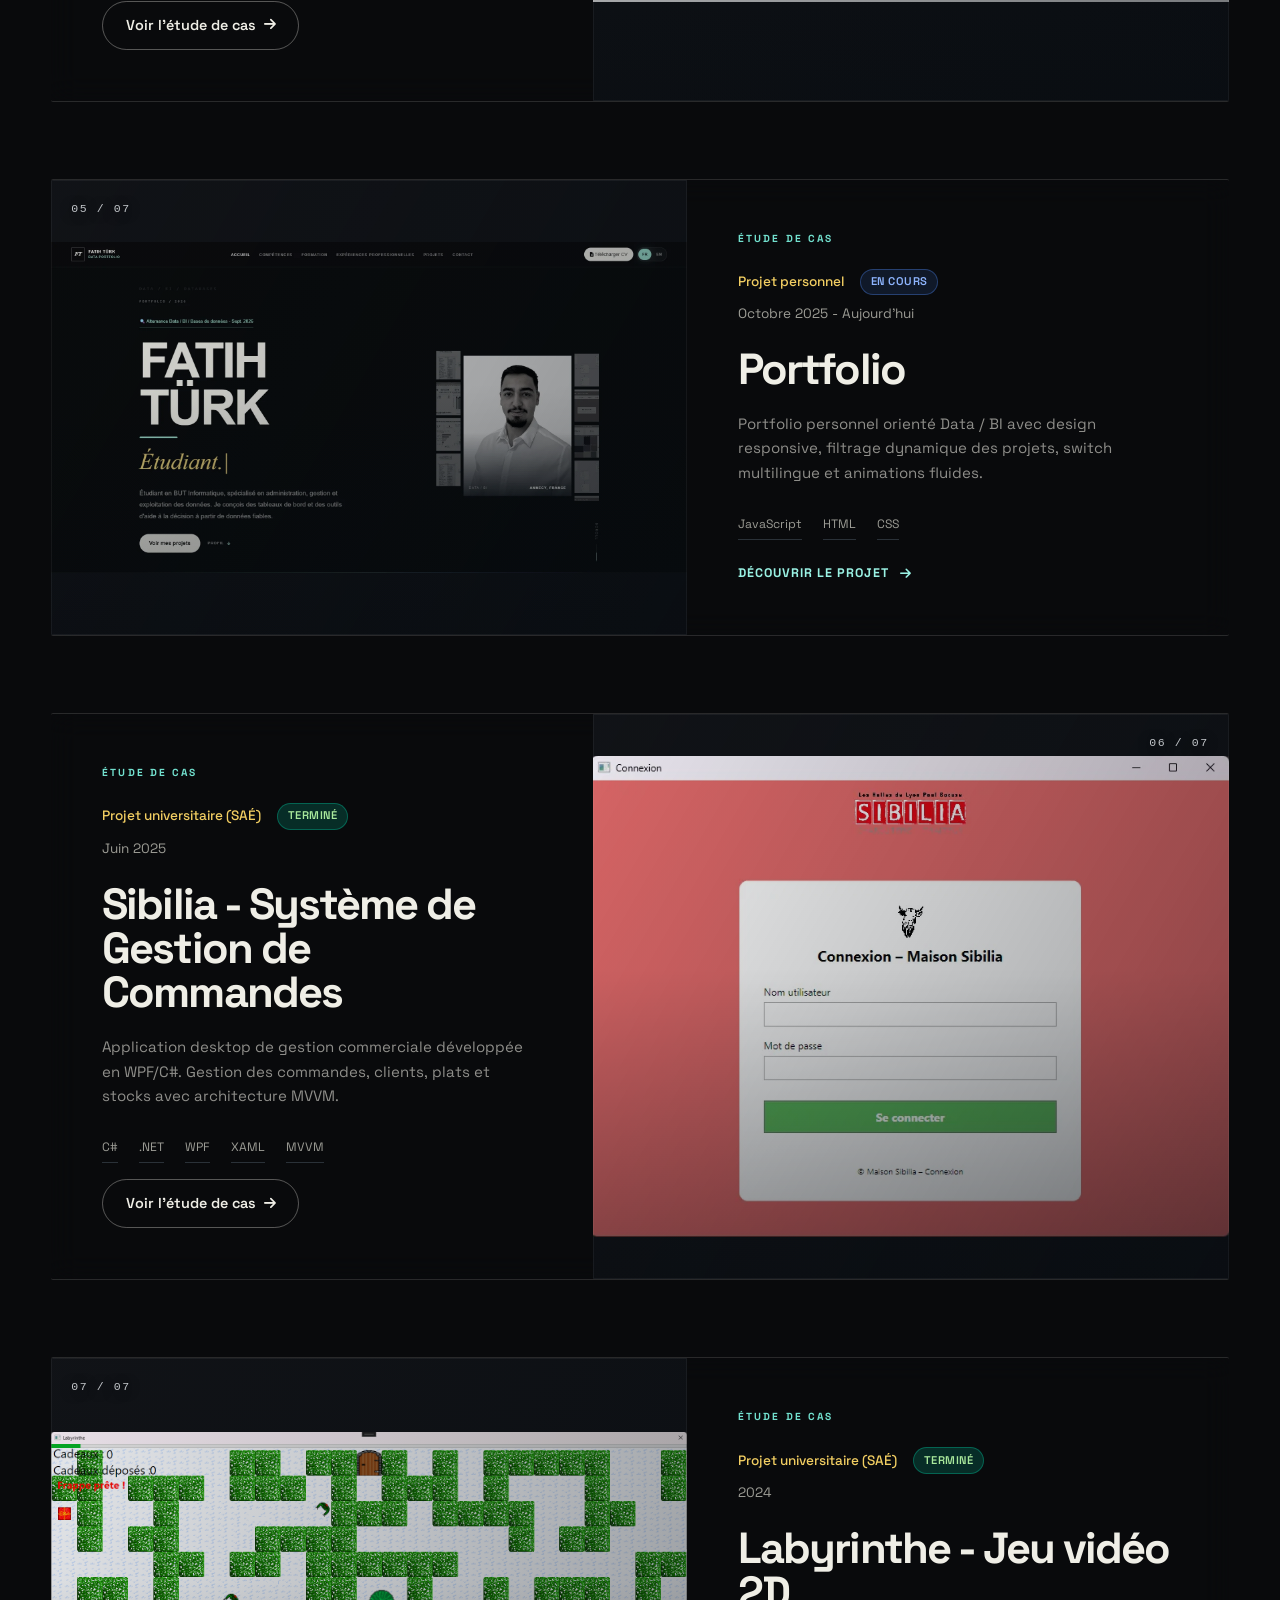
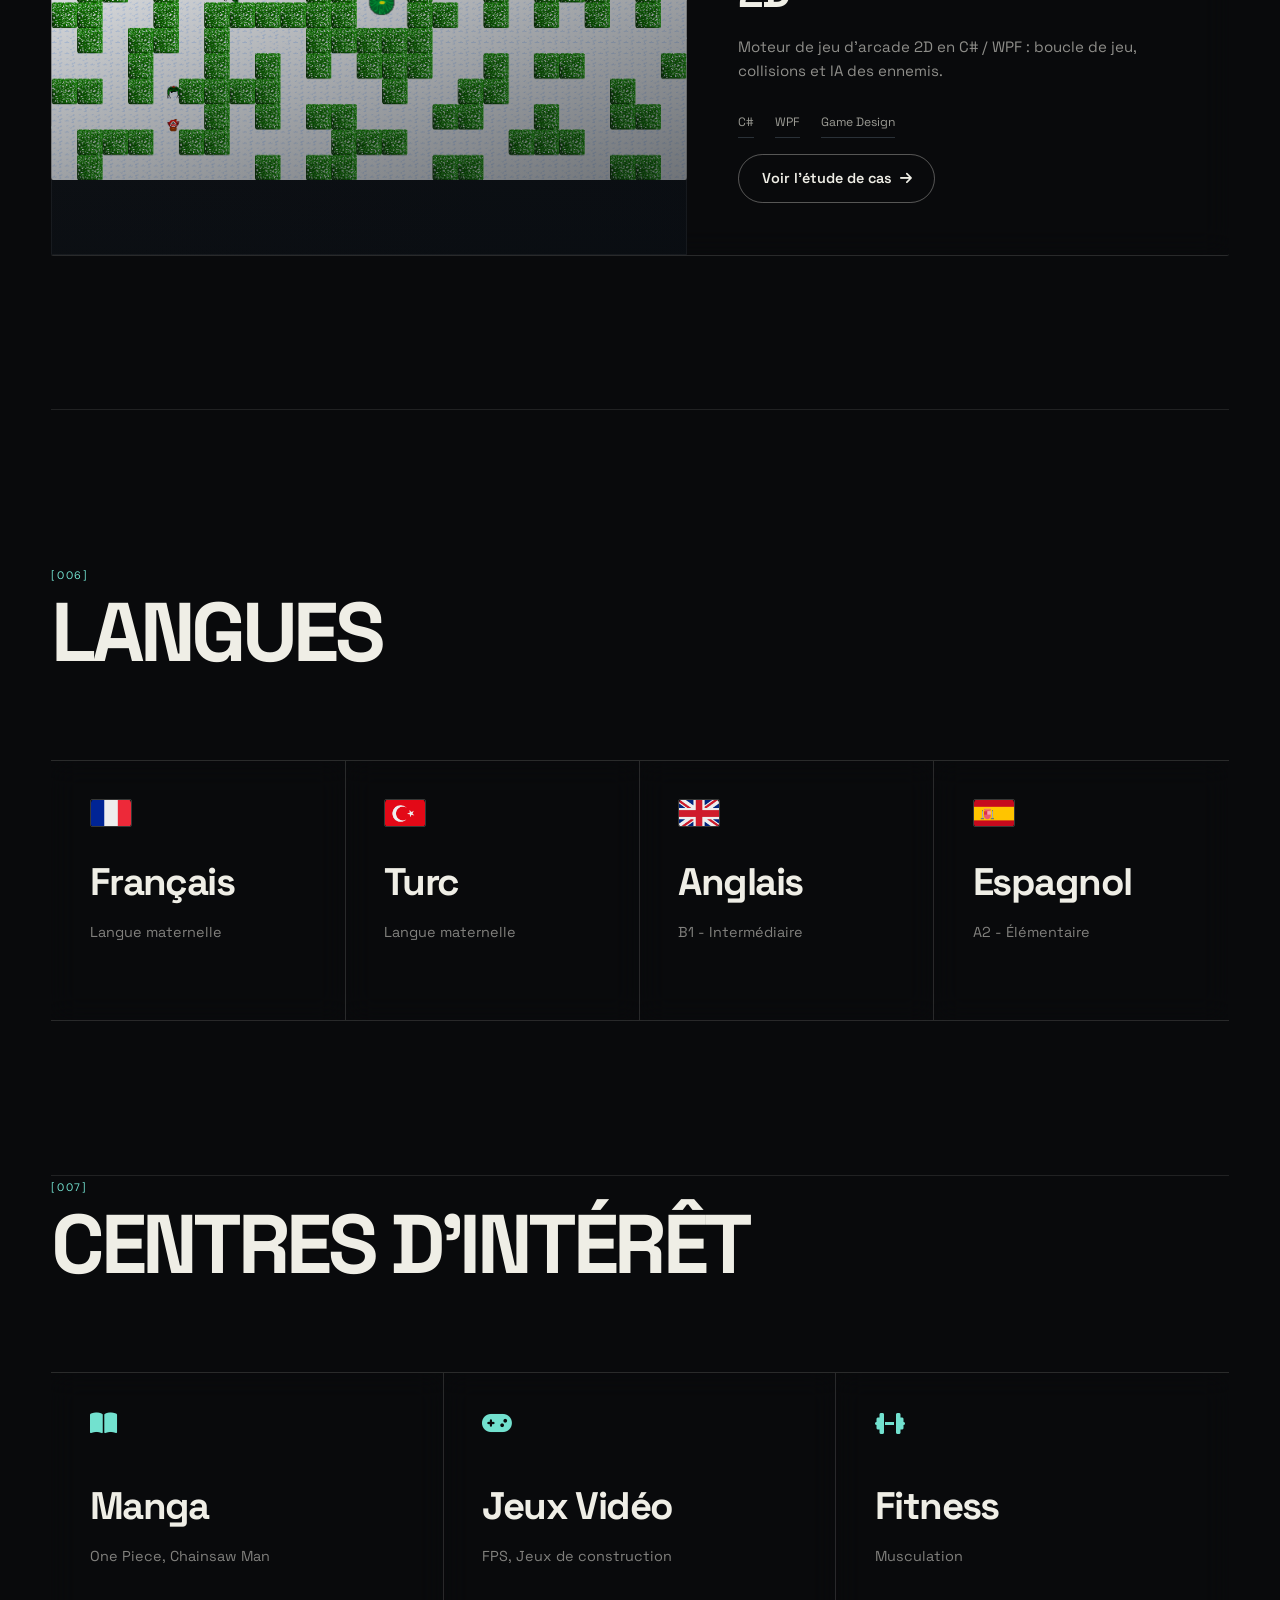
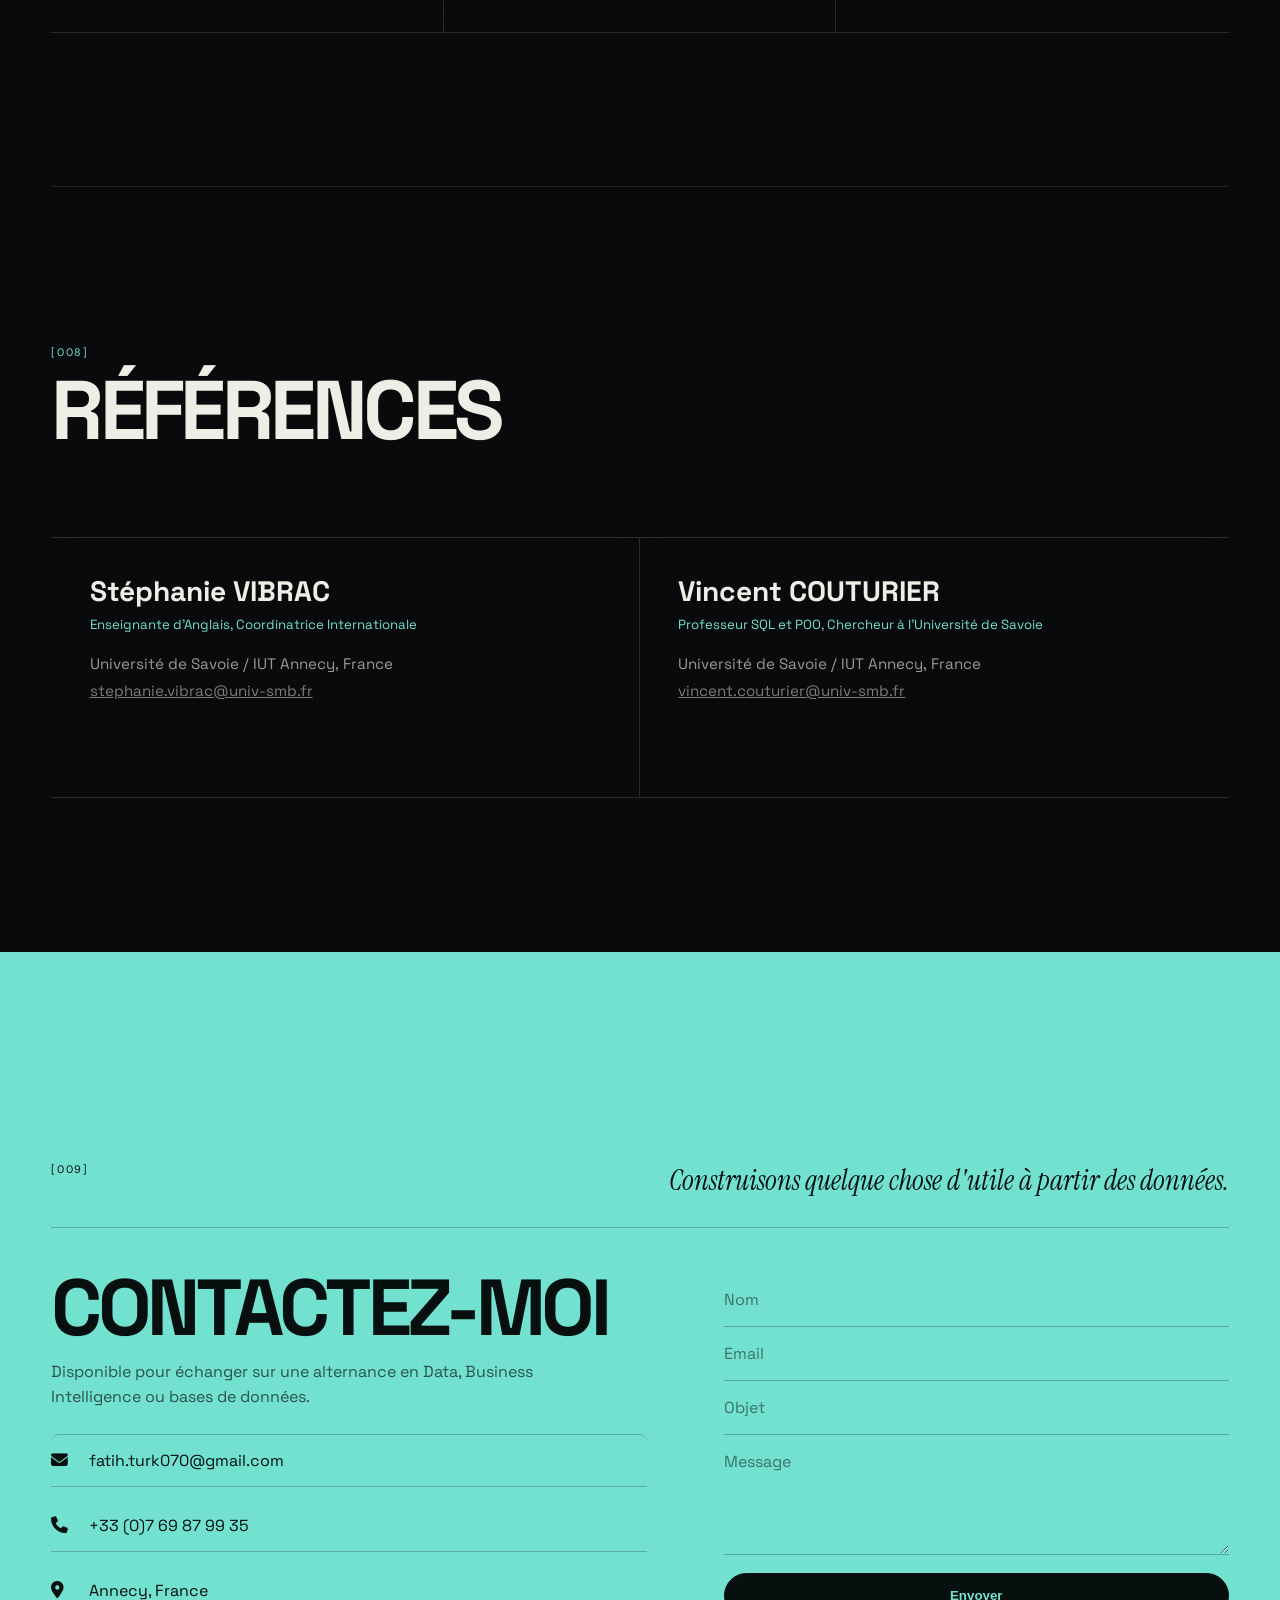
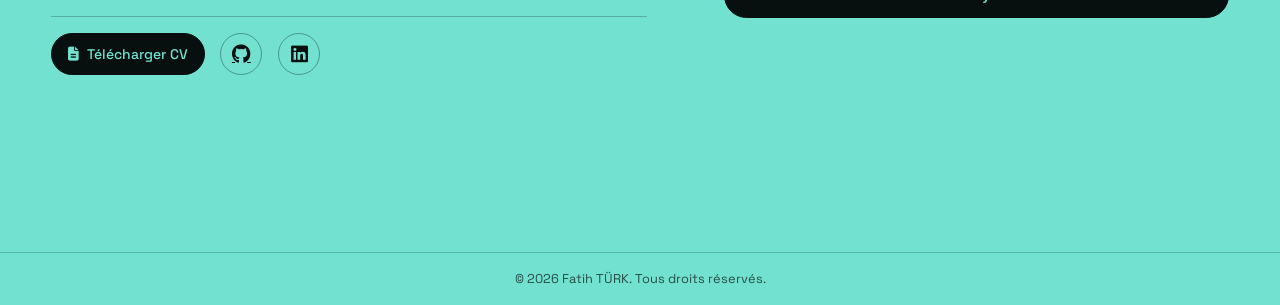
==== commit c7c62f11: "Update project case studies with new images, enhanced descriptions, and improved layout for better u" ====
--- a/index.html
+++ b/index.html
@@ -1,82 +1,80 @@
-<!DOCTYPE html>
+<!DOCTYPE html>
 <html lang="fr">
-<head>
-    <meta charset="UTF-8">
-    <meta name="viewport" content="width=device-width, initial-scale=1.0">
-    <meta name="description" content="Fatih TÜRK - Data / BI / Databases portfolio. Second-year BUT Informatique student specializing in data administration, management and exploitation, SQL, Power BI, ETL and reporting.">
-    <meta property="og:title" content="Fatih TÜRK - Data & BI Portfolio">
-    <meta property="og:description" content="Data / BI / Databases. Power BI dashboards, SQL modeling, ETL workflows and reporting.">
-    <meta property="og:type" content="website">
-    <meta property="og:image" content="assets/previews/imgPROFIL.png">
-    <title>Fatih TÜRK - Portfolio</title>
-    <link rel="icon" href="data:image/svg+xml,<svg xmlns='http://www.w3.org/2000/svg' viewBox='0 0 100 100'><text y='.9em' font-size='90'>📊</text></svg>">
-
-    <link rel="preconnect" href="https://fonts.googleapis.com">
-    <link rel="preconnect" href="https://fonts.gstatic.com" crossorigin>
+<head>
+    <meta charset="UTF-8">
+    <meta name="viewport" content="width=device-width, initial-scale=1.0">
+    <meta name="description" content="Fatih TÜRK - Portfolio Data / BI / Bases de données. Étudiant en 2e année de BUT Informatique, parcours administration, gestion et exploitation des données. SQL, Power BI, ETL et reporting.">
+    <meta property="og:title" content="Fatih TÜRK - Portfolio Data & BI">
+    <meta property="og:description" content="Data / BI / Bases de données. Tableaux de bord Power BI, modélisation SQL, workflows ETL et reporting.">
+    <meta property="og:type" content="website">
+    <meta property="og:image" content="assets/og/og-index.jpg">
+    <title>Fatih TÜRK - Portfolio</title>
+    <link rel="icon" href="data:image/svg+xml,<svg xmlns='http://www.w3.org/2000/svg' viewBox='0 0 100 100'><text y='.9em' font-size='90'>📊</text></svg>">
+
+    <link rel="preconnect" href="https://fonts.googleapis.com">
+    <link rel="preconnect" href="https://fonts.gstatic.com" crossorigin>
     <link href="https://fonts.googleapis.com/css2?family=DM+Sans:opsz,wght@9..40,400;500;700&family=Instrument+Serif:ital@0;1&family=Space+Grotesk:wght@400;500;600;700&display=swap" rel="stylesheet">
-    
-    <link rel="stylesheet" href="https://cdnjs.cloudflare.com/ajax/libs/font-awesome/6.5.1/css/all.min.css" />
-    <link rel="stylesheet" href="https://cdn.jsdelivr.net/gh/devicons/devicon@v2.15.1/devicon.min.css">
-    <link rel="stylesheet" href="css/style.css">
-</head>
-<body>
-
-    <div id="scroll-progress"></div>
-    <div id="cursor-glow"></div>
-
+    
+    <link rel="stylesheet" href="https://cdnjs.cloudflare.com/ajax/libs/font-awesome/6.5.1/css/all.min.css" />
+    <link rel="stylesheet" href="https://cdn.jsdelivr.net/gh/devicons/devicon@v2.15.1/devicon.min.css">
+    <link rel="stylesheet" href="css/style.css">
+</head>
+<body>
+
+    <div id="scroll-progress"></div>
+    <div id="cursor-glow"></div>
+
     <div class="background">
         <div class="data-grid"></div>
     </div>
-
-    <nav class="glass-nav">
+
+    <nav class="glass-nav">
         <a href="#hero" class="logo">
             <span class="logo-mark">FT</span>
             <span class="logo-copy">Fatih TÜRK<small>Data portfolio</small></span>
         </a>
-        
-        <ul class="nav-menu" id="nav-menu">
-            <li><a href="#hero" onclick="closeMenu()" data-lang="nav_home">Home</a></li>
-            <li><a href="#skills" onclick="closeMenu()" data-lang="nav_skills">Skills</a></li>
-            <li><a href="#education" onclick="closeMenu()" data-lang="titre_edu">Education</a></li>
-            <li><a href="#experience" onclick="closeMenu()" data-lang="titre_pro_exp">Experience</a></li>
-            <li><a href="#projects" onclick="closeMenu()" data-lang="nav_projects">Projects</a></li>
-            <li><a href="#contact" onclick="closeMenu()" data-lang="nav_contact">Contact</a></li>
+        
+        <ul class="nav-menu" id="nav-menu">
+            <li><a href="#hero" onclick="closeMenu()" data-lang="nav_home">Accueil</a></li>
+            <li><a href="#skills" onclick="closeMenu()" data-lang="nav_skills">Compétences</a></li>
+            <li><a href="#education" onclick="closeMenu()" data-lang="titre_edu">Formation</a></li>
+            <li><a href="#experience" onclick="closeMenu()" data-lang="titre_pro_exp">Expériences professionnelles</a></li>
+            <li><a href="#projects" onclick="closeMenu()" data-lang="nav_projects">Projets</a></li>
+            <li><a href="#contact" onclick="closeMenu()" data-lang="nav_contact">Contact</a></li>
             <li class="mobile-only">
                 <a href="assets/CV_Fatih_TURK_FR.pdf" target="_blank" data-cv-link data-lang="nav_cv_download">Télécharger CV</a>
             </li>
-        </ul>   
-
-        <div class="nav-actions">
+        </ul>   
+
+        <div class="nav-actions">
             <a href="assets/CV_Fatih_TURK_FR.pdf" target="_blank" class="btn-small btn-cv-primary desktop-only" data-cv-link data-lang="nav_cv_download"><i class="fa-solid fa-file-lines"></i> Télécharger CV</a>
             <div class="language-switch" aria-label="Language selector">
                 <button type="button" class="lang-option" data-set-lang="fr">FR</button>
                 <button type="button" class="lang-option" data-set-lang="en">EN</button>
             </div>
-            
-            <div class="hamburger" onclick="toggleMenu()">
-                <i class="fa-solid fa-bars"></i>
-            </div>
-        </div>
-    </nav>
-
-    <main class="container">
-
+            
+            <div class="hamburger" onclick="toggleMenu()">
+                <i class="fa-solid fa-bars"></i>
+            </div>
+        </div>
+    </nav>
+
+    <main class="container">
+
         <section id="hero" class="hero">
             <div class="hero-content">
                 <span class="hero-kicker">Portfolio / 2026</span>
-                <span class="badge-glass" data-lang="hero_badge">🔍 Seeking a Data / BI / Database apprenticeship - September 2026</span>
+                <span class="badge-glass" data-lang="hero_badge">🔍 Alternance Data / BI / Bases de données - Sept. 2026</span>
                 <h1 class="hero-name" data-text="Fatih TÜRK">Fatih TÜRK</h1>
 
-                <h2 class="gradient-text"><span id="typed-text"></span></h2>
-                
-                <p class="subtitle" data-lang="profil-p">
-                    Second-year BUT Informatique student specializing in data management and analytics. I build reliable dashboards and decision-support tools from structured data.
-                </p>
-                
+                <h2 class="gradient-text"><span id="typed-text">Analyste de Données.</span></h2>
+                
+                <p class="subtitle" data-lang="profil-p">Étudiant en BUT Informatique, spécialisé en administration, gestion et exploitation des données. Je conçois des tableaux de bord et des outils d'aide à la décision à partir de données fiables.</p>
+                
                 <div class="hero-actions">
-                    <a href="#projects" class="btn-primary" data-lang="nav_projects_btn">View my projects</a>
+                    <a href="#projects" class="btn-primary" data-lang="nav_projects_btn">Voir mes projets</a>
                     <a href="#profile" class="hero-text-link">
-                        <span data-lang="titre_profil">Profile</span>
+                        <span data-lang="titre_profil">Profil</span>
                         <i class="fa-solid fa-arrow-down"></i>
                     </a>
                 </div>
@@ -84,16 +82,22 @@
             <div class="hero-visual-editorial" aria-label="Fatih TÜRK and data project previews">
                 <div class="visual-rail visual-rail-left" aria-hidden="true">
                     <div class="visual-track">
-                        <img src="assets/open-food-facts/ventespage1.jpg" alt="">
-                        <img src="assets/leboncoin/powerbi-1.png" alt="">
-                        <img src="assets/open-food-facts/mldBaseOLAP.jpg" alt="">
-                        <img src="assets/open-food-facts/ventespage1.jpg" alt="">
-                        <img src="assets/leboncoin/powerbi-1.png" alt="">
-                        <img src="assets/open-food-facts/mldBaseOLAP.jpg" alt="">
+                        <img src="assets/open-food-facts/ventespage1.webp" alt="">
+                        <img src="assets/leboncoin/powerbi-1.webp" alt="">
+                        <img src="assets/open-food-facts/mldBaseOLAP.webp" alt="">
+                        <img src="assets/leboncoin/bpmn.webp" alt="">
+                        <img src="assets/open-food-facts/ventespage3.webp" alt="">
+                        <img src="assets/open-food-facts/fait_ventes.webp" alt="">
+                        <img src="assets/open-food-facts/ventespage1.webp" alt="">
+                        <img src="assets/leboncoin/powerbi-1.webp" alt="">
+                        <img src="assets/open-food-facts/mldBaseOLAP.webp" alt="">
+                        <img src="assets/leboncoin/bpmn.webp" alt="">
+                        <img src="assets/open-food-facts/ventespage3.webp" alt="">
+                        <img src="assets/open-food-facts/fait_ventes.webp" alt="">
                     </div>
                 </div>
                 <div class="portrait-frame">
-                    <img src="assets/previews/imgPROFIL.png" alt="Fatih TÜRK">
+                    <img src="assets/previews/imgPROFIL.webp" alt="Fatih TÜRK">
                     <div class="portrait-caption">
                         <span>Data / BI</span>
                         <strong>Annecy, France</strong>
@@ -101,12 +105,18 @@
                 </div>
                 <div class="visual-rail visual-rail-right" aria-hidden="true">
                     <div class="visual-track">
-                        <img src="assets/open-food-facts/compositionpage1.jpg" alt="">
-                        <img src="assets/leboncoin/star-schema.png" alt="">
-                        <img src="assets/sibilia/dashboard.png" alt="">
-                        <img src="assets/open-food-facts/compositionpage1.jpg" alt="">
-                        <img src="assets/leboncoin/star-schema.png" alt="">
-                        <img src="assets/sibilia/dashboard.png" alt="">
+                        <img src="assets/open-food-facts/compositionpage1.webp" alt="">
+                        <img src="assets/leboncoin/star-schema.webp" alt="">
+                        <img src="assets/sibilia/dashboard.webp" alt="">
+                        <img src="assets/open-food-facts/mldBaseOLTP.webp" alt="">
+                        <img src="assets/sibilia/order.webp" alt="">
+                        <img src="assets/open-food-facts/etl-knime-insertion.webp" alt="">
+                        <img src="assets/open-food-facts/compositionpage1.webp" alt="">
+                        <img src="assets/leboncoin/star-schema.webp" alt="">
+                        <img src="assets/sibilia/dashboard.webp" alt="">
+                        <img src="assets/open-food-facts/mldBaseOLTP.webp" alt="">
+                        <img src="assets/sibilia/order.webp" alt="">
+                        <img src="assets/open-food-facts/etl-knime-insertion.webp" alt="">
                     </div>
                 </div>
             </div>
@@ -120,14 +130,20 @@
             <div class="expertise-track">
                 <span>Data Analysis</span><i></i>
                 <span>Business Intelligence</span><i></i>
+                <span>AI Agents & LLMs</span><i></i>
                 <span>Database Design</span><i></i>
                 <span>ETL Workflows</span><i></i>
+                <span>Data Integration</span><i></i>
                 <span>Power BI</span><i></i>
+                <span>API Automation</span><i></i>
                 <span>Data Analysis</span><i></i>
                 <span>Business Intelligence</span><i></i>
+                <span>AI Agents & LLMs</span><i></i>
                 <span>Database Design</span><i></i>
                 <span>ETL Workflows</span><i></i>
+                <span>Data Integration</span><i></i>
                 <span>Power BI</span><i></i>
+                <span>API Automation</span><i></i>
             </div>
         </div>
 
@@ -135,15 +151,13 @@
             <div class="editorial-section-layout">
                 <div class="editorial-section-heading">
                     <span class="section-index">[001]</span>
-                    <h2 data-lang="titre_profil">Profile</h2>
+                    <h2 data-lang="titre_profil">Profil</h2>
                 </div>
                 <div class="profile-manifesto">
-                    <p class="profile-lead" data-lang="profile-lead">I turn raw data into clear analysis and practical decision-support tools.</p>
-                    <p class="profile-bio" data-lang="bio_profil">
-                        I am a second-year BUT Informatique student specializing in data management and analytics at IUT Annecy. After gaining initial experience in Data Analysis and Business Intelligence, I am seeking an apprenticeship starting in September 2026 in Data, BI or databases, where I can contribute to data preparation, analysis and dashboard development.
-                    </p>
+                    <p class="profile-lead" data-lang="profile-lead">Je transforme des données brutes en analyses claires et en outils utiles à la prise de décision.</p>
+                    <p class="profile-bio" data-lang="bio_profil">Étudiant en deuxième année de BUT Informatique, parcours administration, gestion et exploitation des données à l'IUT d'Annecy, j'ai acquis une première expérience en Data Analysis et Business Intelligence. Je recherche une alternance à partir de septembre 2026 en Data, BI ou bases de données afin de contribuer à la préparation des données, à leur analyse et à la création de tableaux de bord.</p>
                     <a href="#experience" class="editorial-link">
-                        <span data-lang="profile-discover">Discover my journey</span>
+                        <span data-lang="profile-discover">Découvrir mon parcours</span>
                         <i class="fa-solid fa-arrow-right"></i>
                     </a>
                 </div>
@@ -153,9 +167,9 @@
         <section id="skills" class="section">
             <div class="editorial-section-heading stack-heading">
                 <span class="section-index">[002]</span>
-                <h2 data-lang="competences-titre">Technical Skills</h2>
-            </div>
-            
+                <h2 data-lang="competences-titre">Compétences techniques</h2>
+            </div>
+            
             <div class="skills-layout-advanced">
                 <div class="skill-column glass-card">
                     <h3><i class="fa-solid fa-window-maximize accent-icon"></i> <span data-lang="skills-frontend-title">Frontend</span></h3>
@@ -186,7 +200,7 @@
                 </div>
 
                 <div class="skill-column glass-card">
-                    <h3><i class="fa-solid fa-code accent-icon"></i> <span data-lang="skills-backend-title">Backend & Software</span></h3>
+                    <h3><i class="fa-solid fa-code accent-icon"></i> <span data-lang="skills-backend-title">Backend & Logiciel</span></h3>
 
                     <div class="skill-bar">
                         <div class="skill-info">
@@ -266,7 +280,7 @@
                 </div>
 
                 <div class="skill-column glass-card">
-                    <h3><i class="fa-solid fa-screwdriver-wrench accent-icon"></i> <span data-lang="skills-tools-title">Tools & Methods</span></h3>
+                    <h3><i class="fa-solid fa-screwdriver-wrench accent-icon"></i> <span data-lang="skills-tools-title">Outils & Méthodes</span></h3>
 
                     <div class="skill-bar">
                         <div class="skill-info">
@@ -309,195 +323,355 @@
                     </div>
                 </div>
             </div>
-
-            <div class="soft-skills-row glass-card">
-                <h3 data-lang="comp-soft"><i class="fa-solid fa-user-check accent-icon"></i> Soft Skills</h3>
-                <div class="tags-cloud">
-                    <span class="tag-glass" data-lang="soft-time"><i class="fa-solid fa-clock"></i> Good time management skills & Punctual</span>
-                    <span class="tag-glass" data-lang="soft-analytic"><i class="fa-solid fa-magnifying-glass"></i> Precise and Analytical</span>
-                    <span class="tag-glass" data-lang="soft-focus"><i class="fa-solid fa-bullseye"></i> Task-oriented and Focused</span>
-                    <span class="tag-glass" data-lang="soft-team"><i class="fa-solid fa-users"></i> Teamwork</span>
-                    <span class="tag-glass" data-lang="soft-autonomous"><i class="fa-solid fa-user-gear"></i> Autonomous and adaptable</span>
-                </div>
-            </div>
-        </section>
-
+
+            <div class="soft-skills-row glass-card">
+                <h3 data-lang="comp-soft"><i class="fa-solid fa-user-check accent-icon"></i> Savoir-être</h3>
+                <div class="tags-cloud">
+                    <span class="tag-glass" data-lang="soft-time"><i class="fa-solid fa-clock"></i> Bonne gestion du temps & Ponctuel</span>
+                    <span class="tag-glass" data-lang="soft-analytic"><i class="fa-solid fa-magnifying-glass"></i> Précis et Analytique</span>
+                    <span class="tag-glass" data-lang="soft-focus"><i class="fa-solid fa-bullseye"></i> Orienté tâches et Concentré</span>
+                    <span class="tag-glass" data-lang="soft-team"><i class="fa-solid fa-users"></i> Travail d'équipe</span>
+                    <span class="tag-glass" data-lang="soft-autonomous"><i class="fa-solid fa-user-gear"></i> Autonome et capacité d'adaptation</span>
+                </div>
+            </div>
+        </section>
+
         <section id="education" class="section">
             <div class="editorial-section-heading centered-heading">
                 <span class="section-index">[003]</span>
-                <h2 data-lang="titre_edu">Education</h2>
-                <p data-lang="education-intro">A technical path built between software engineering, databases and data analysis.</p>
-            </div>
-
-            <div class="education-grid">
-                <div class="glass-card timeline-card highlight">
-                    <span class="date" data-lang="date_2024_2027">2024 - 2027</span>
-                    <h4 data-lang="titre_but">CS Bachelor (BUT Informatique)</h4>
-                    <h5 data-lang="lieu_but">University of Savoy / IUT Annecy, France</h5>
-                    <p data-lang="desc_but">Technical Bachelor's Degree in computer science. Second year in progress.</p>
-                </div>
-
-                <div class="glass-card timeline-card">
-                    <span class="date" data-lang="date_2021_2024">2021 - 2024</span>
-                    <h4 data-lang="titre_bac">French Baccalaureate</h4>
-                    <h5 data-lang="lieu_bac">Louis Lachenal High School - Argonay, France</h5>
-                    <p data-lang="desc_bac">Technical High School diploma (STI2D - Digital Information Systems).</p>
-                </div>
-            </div>
-        </section>
-
+                <h2 data-lang="titre_edu">Formation</h2>
+                <p data-lang="education-intro">Un parcours technique construit entre développement, bases de données et analyse de données.</p>
+            </div>
+
+            <div class="education-grid">
+                <div class="glass-card timeline-card highlight">
+                    <span class="date" data-lang="date_2024_2027">2024 - 2027</span>
+                    <h4 data-lang="titre_but">BUT Informatique</h4>
+                    <h5 data-lang="lieu_but">Université de Savoie / IUT Annecy, France</h5>
+                    <p data-lang="desc_but">Bachelor Universitaire de Technologie en informatique. Deuxième année en cours.</p>
+                </div>
+
+                <div class="glass-card timeline-card">
+                    <span class="date" data-lang="date_2021_2024">2021 - 2024</span>
+                    <h4 data-lang="titre_bac">Baccalauréat Français</h4>
+                    <h5 data-lang="lieu_bac">Lycée Louis Lachenal - Argonay, France</h5>
+                    <p data-lang="desc_bac">Baccalauréat technologique STI2D - Option SIN (Systèmes d'Information et Numérique).</p>
+                </div>
+            </div>
+        </section>
+
         <section id="experience" class="section">
             <div class="container">
                 <div class="editorial-section-heading centered-heading">
                     <span class="section-index">[004]</span>
-                    <h2 data-lang="titre_pro_exp">Work Experience</h2>
-                    <p data-lang="experience-intro">Professional and academic experience focused on building practical, reliable solutions.</p>
-                </div>
-                
-                <div class="education-grid">
-                    <div class="glass-card timeline-card highlight">
-                        <span class="date" data-lang="date_avr_juin_26">Apr. 2026 - Jun. 2026</span>
-                        <h4 data-lang="job_lbdp">Data Analyst & Business Intelligence Intern</h4>
-                        <h5 data-lang="lieu_lbdp">La Boutique du Pro (LBDP) - Méry, France</h5>
-                        <p data-lang="desc_lbdp">Extraction and cleaning of data from an e-commerce platform (WooCommerce) and accounting management software (MEG). Built interactive Power BI dashboards to track sales, inventory and key performance indicators (KPIs).</p>
-                    </div>
-
-                    <div class="glass-card timeline-card">
-                        <span class="date" data-lang="date_mars_avr_26">Mar. 2026 - Apr. 2026</span>
-                        <h4 data-lang="job_open_food">Open Food Facts - DB & Dashboards Project</h4>
-                        <h5 data-lang="lieu_usmb">USMB / IUT Annecy, France - University team project (SAÉ)</h5>
-                        <p data-lang="desc_open_food">Built and optimized a relational database (OLTP) from raw Open Food Facts data. Simulated large-scale sales data and designed a star schema for analysis. Created Knime workflows for data exploration and analytical reports in English.</p>
-                    </div>
-
-                    <div class="glass-card timeline-card">
-                        <span class="date" data-lang="date_oct_jan">Oct 2025 - Jan 2026</span>
-                        <h4 data-lang="job_web_app">Web Application & Database Management</h4>
-                        <h5 data-lang="lieu_usmb">USMB / IUT Annecy, France - University team project (SAÉ)</h5>
-                        <p data-lang="desc_web_app">Developed a web application using Laravel in a team of 5. Designed and modeled databases (ERD/Physical Data Models) and BPMN diagrams. Created Power BI dashboards to monitor key performance indicators.</p>
-                    </div>
-
-                    <div class="glass-card timeline-card">
-                        <span class="date" data-lang="date_june_25">June 2025</span>
-                        <h4 data-lang="job_order_app">Order Management Application</h4>
-                        <h5 data-lang="lieu_usmb">USMB / IUT Annecy, France - University team project (SAÉ)</h5>
-                        <p data-lang="desc_order_app">Developed an order management application in C# (WPF/XAML). Designed and implemented a user interface for order taking and stock management.</p>
-                    </div>
-
-                    <div class="glass-card timeline-card">
-                        <span class="date" data-lang="date_ete_24">Summer 2024</span>
-                        <h4 data-lang="job_leclerc">Retail Associate</h4>
-                        <h5 data-lang="lieu_leclerc">Leclerc - Seynod, France</h5>
-                        <p data-lang="desc_leclerc">Supermarket - 250 employees. Restocked shelves and managed inventory. Merchandised products and assisted customers.</p>
-                    </div>
-                </div>
-            </div>
-        </section>
-
+                    <h2 data-lang="titre_pro_exp">Expériences professionnelles</h2>
+                    <p data-lang="experience-intro">Des expériences professionnelles et universitaires centrées sur des solutions concrètes, fiables et utiles.</p>
+                </div>
+                
+                <div class="education-grid">
+                    <div class="glass-card timeline-card highlight">
+                        <span class="date" data-lang="date_avr_juin_26">Avril 2026 - Juin 2026</span>
+                        <h4 data-lang="job_lbdp">Stagiaire Data Analyst & Business Intelligence</h4>
+                        <h5 data-lang="lieu_lbdp">La Boutique du Pro (LBDP) - Méry, France</h5>
+                        <p data-lang="desc_lbdp">Extraction et nettoyage de données issues d'une plateforme e-commerce (WooCommerce) et d'un logiciel de gestion comptable (MEG). Création de tableaux de bord interactifs Power BI pour le suivi des ventes, des stocks et des indicateurs de performance (KPIs).</p>
+                    </div>
+
+                    <div class="glass-card timeline-card">
+                        <span class="date" data-lang="date_mars_avr_26">Mars 2026 - Avril 2026</span>
+                        <h4 data-lang="job_open_food">Projet BDD & Dashboards Open Food Facts</h4>
+                        <h5 data-lang="lieu_usmb">USMB / IUT Annecy, France - Projet universitaire en équipe (SAÉ)</h5>
+                        <p data-lang="desc_open_food">Création et optimisation d'une base de données relationnelle (OLTP) à partir de données brutes de l'Open Food Facts. Simulation de ventes massives et conception d'un modèle en étoile. Workflows Knime pour l'exploration des données et rapports analytiques en anglais.</p>
+                    </div>
+
+                    <div class="glass-card timeline-card">
+                        <span class="date" data-lang="date_oct_jan">Octobre 2025 - Janvier 2026</span>
+                        <h4 data-lang="job_web_app">Application Web & Gestion BDD</h4>
+                        <h5 data-lang="lieu_usmb">USMB / IUT Annecy, France - Projet universitaire en équipe (SAÉ)</h5>
+                        <p data-lang="desc_web_app">Développement d'une application web avec Laravel en équipe de 5. Conception et modélisation de bases de données (MCD/MPD) et diagrammes BPMN. Création de tableaux de bord Power BI pour le suivi des indicateurs clés.</p>
+                    </div>
+
+                    <div class="glass-card timeline-card">
+                        <span class="date" data-lang="date_june_25">Juin 2025</span>
+                        <h4 data-lang="job_order_app">Application Gestion de Commandes</h4>
+                        <h5 data-lang="lieu_usmb">USMB / IUT Annecy, France - Projet universitaire en équipe (SAÉ)</h5>
+                        <p data-lang="desc_order_app">Développement d'une application de gestion de commandes en C# (WPF/XAML). Conception et implémentation d'une interface utilisateur pour la prise de commandes et la gestion des stocks.</p>
+                    </div>
+
+                    <div class="glass-card timeline-card">
+                        <span class="date" data-lang="date_ete_24">Été 2024</span>
+                        <h4 data-lang="job_leclerc">Employé Commercial</h4>
+                        <h5 data-lang="lieu_leclerc">Leclerc - Seynod, France</h5>
+                        <p data-lang="desc_leclerc">Mise en rayon, suivi des stocks, présentation des produits et accompagnement des clients au sein d'une équipe en grande distribution.</p>
+                    </div>
+                </div>
+            </div>
+        </section>
+
         <section id="projects" class="section">
             <div class="section-header row">
                 <div class="section-title-group">
                     <span class="section-index">[005]</span>
                     <div>
-                        <span class="section-overline" data-lang="projects-overline">Selected work</span>
-                        <h2 data-lang="projets-titre">Projects</h2>
+                        <span class="section-overline" data-lang="projects-overline">Projets sélectionnés</span>
+                        <h2 data-lang="projets-titre">Projets</h2>
                     </div>
                 </div>
                 <div class="tech-filters">
-                    <button class="active" data-filter="all" data-lang="filter-all">All Projects</button>
-                    <button data-filter="Web" data-lang="filter-web">Web</button>
-                    <button data-filter="Desktop" data-lang="filter-desktop">Desktop</button>
-                    <button data-filter="BI" data-lang="filter-bi">BI / Analytics</button>
-                    <button data-filter="Analysis" data-lang="filter-analysis">Modeling</button>
-                </div>
-            </div>
-            <div class="projects-grid" id="projects-container">
-            </div>
-        </section>
-
+                    <button class="active" data-filter="all" data-lang="filter-all">Tous</button>
+                    <button data-filter="Web" data-lang="filter-web">Web</button>
+                    <button data-filter="Desktop" data-lang="filter-desktop">Desktop</button>
+                    <button data-filter="BI" data-lang="filter-bi">BI / Analytics</button>
+                    <button data-filter="Analysis" data-lang="filter-analysis">Modélisation</button>
+                </div>
+            </div>
+            <div class="projects-grid" id="projects-container">
+                <div class="glass-card project-card" onclick="window.location.href='open-food-facts.html'">
+                    <span class="project-index">01 / 07</span>
+                    <div class="project-img" style="background-image: url('assets/open-food-facts/ventespage1.webp')"></div>
+                    <div class="project-content">
+                        <span class="project-case-label">ÉTUDE DE CAS</span>
+                        <div class="project-meta">
+                            <span class="meta-type">Projet universitaire (SAÉ)</span>
+                            <span class="project-badge badge-completed">Terminé</span>
+                        </div>
+                        <span class="meta-date">Mars 2026 - Avril 2026</span>
+
+                        <h3>Open Food Facts - BDD & Tableaux de Bord</h3>
+                        <p>Conception d'une base OLTP à partir de données Open Food Facts, modélisation en étoile pour l'analyse BI, workflows ETL Knime et tableaux de bord Power BI (ventes & composition produits).</p>
+                        <div class="project-tags">
+                            <span>PostgreSQL</span><span>Power BI</span><span>Knime</span><span>Star Schema</span><span>Merise</span>
+                        </div>
+                        <a class="btn-action" href="open-food-facts.html" onclick="event.stopPropagation()">
+                            Voir l’étude de cas
+                            <i class="fa-solid fa-arrow-right"></i>
+                        </a>
+                    </div>
+                </div>
+
+                <div class="glass-card project-card" onclick="window.location.href='secure-file-storage.html'">
+                    <span class="project-index">02 / 07</span>
+                    <div class="project-img" style="background-image: url('assets/previews/previewSecureDrive.webp')"></div>
+                    <div class="project-content">
+                        <span class="project-case-label">ÉTUDE DE CAS</span>
+                        <div class="project-meta">
+                            <span class="meta-type">Projet universitaire</span>
+                            <span class="project-badge badge-completed">Terminé</span>
+                        </div>
+                        <span class="meta-date">Mars 2026</span>
+
+                        <h3>Drive sécurisé - Stockage & Partage de Fichiers</h3>
+                        <p>Application web de stockage et de partage de fichiers chiffrés. Chaque fichier est protégé par AES-256-GCM, tandis que sa clé est distribuée aux utilisateurs autorisés avec RSA-2048.</p>
+                        <div class="project-tags">
+                            <span>PHP</span><span>PostgreSQL</span><span>AES-256-GCM</span><span>RSA-2048</span><span>SHA-256</span>
+                        </div>
+                        <a class="btn-action" href="secure-file-storage.html" onclick="event.stopPropagation()">
+                            Voir l’étude de cas
+                            <i class="fa-solid fa-arrow-right"></i>
+                        </a>
+                    </div>
+                </div>
+
+                <div class="glass-card project-card" onclick="window.location.href='leboncoin.html'">
+                    <span class="project-index">03 / 07</span>
+                    <div class="project-img" style="background-image: url('assets/previews/previewLeboncoin.webp')"></div>
+                    <div class="project-content">
+                        <span class="project-case-label">ÉTUDE DE CAS</span>
+                        <div class="project-meta">
+                            <span class="meta-type">Projet universitaire (SAÉ)</span>
+                            <span class="project-badge badge-completed">Terminé</span>
+                        </div>
+                        <span class="meta-date">Octobre 2025 - Janvier 2026</span>
+
+                        <h3>SAÉ Leboncoin Location Vacances - Application Web</h3>
+                        <p>Plateforme de location de vacances type LeBonCoin développée en équipe de 5 avec Laravel. Conception complète de la base de données et modélisation des processus métier.</p>
+                        <div class="project-tags">
+                            <span>PHP</span><span>Laravel</span><span>SQL</span><span>Merise</span><span>BPMN</span>
+                        </div>
+                        <a class="btn-action" href="leboncoin.html" onclick="event.stopPropagation()">
+                            Voir l’étude de cas
+                            <i class="fa-solid fa-arrow-right"></i>
+                        </a>
+                    </div>
+                </div>
+
+                <div class="glass-card project-card" onclick="window.location.href='leboncoin.html'">
+                    <span class="project-index">04 / 07</span>
+                    <div class="project-img" style="background-image: url('assets/leboncoin/powerbi-1.webp')"></div>
+                    <div class="project-content">
+                        <span class="project-case-label">ÉTUDE DE CAS</span>
+                        <div class="project-meta">
+                            <span class="meta-type">Projet universitaire (SAÉ)</span>
+                            <span class="project-badge badge-completed">Terminé</span>
+                        </div>
+                        <span class="meta-date">Octobre 2025 - Janvier 2026</span>
+
+                        <h3>SAÉ Leboncoin Location Vacances - Business Intelligence</h3>
+                        <p>Conception d'un Data Warehouse en schéma étoile et création de tableaux de bord Power BI pour le suivi du chiffre d'affaires des locations.</p>
+                        <div class="project-tags">
+                            <span>Power BI</span><span>DAX</span><span>PostgreSQL</span><span>Star Schema</span>
+                        </div>
+                        <a class="btn-action" href="leboncoin.html" onclick="event.stopPropagation()">
+                            Voir l’étude de cas
+                            <i class="fa-solid fa-arrow-right"></i>
+                        </a>
+                    </div>
+                </div>
+
+                <div class="glass-card project-card" onclick="openModal(3)">
+                    <span class="project-index">05 / 07</span>
+                    <div class="project-img" style="background-image: url('assets/previews/previewPortfolio.webp')"></div>
+                    <div class="project-content">
+                        <span class="project-case-label">ÉTUDE DE CAS</span>
+                        <div class="project-meta">
+                            <span class="meta-type">Projet personnel</span>
+                            <span class="project-badge badge-ongoing">En cours</span>
+                        </div>
+                        <span class="meta-date">Octobre 2025 - Aujourd'hui</span>
+
+                        <h3>Portfolio</h3>
+                        <p>Portfolio personnel orienté Data / BI avec design responsive, filtrage dynamique des projets, switch multilingue et animations fluides.</p>
+                        <div class="project-tags">
+                            <span>JavaScript</span><span>HTML</span><span>CSS</span>
+                        </div>
+                        <span class="project-open-label">
+                            Découvrir le projet
+                            <i class="fa-solid fa-arrow-right"></i>
+                        </span>
+                    </div>
+                </div>
+
+                <div class="glass-card project-card" onclick="window.location.href='sibilia.html'">
+                    <span class="project-index">06 / 07</span>
+                    <div class="project-img" style="background-image: url('assets/previews/previewSIBILIA.webp')"></div>
+                    <div class="project-content">
+                        <span class="project-case-label">ÉTUDE DE CAS</span>
+                        <div class="project-meta">
+                            <span class="meta-type">Projet universitaire (SAÉ)</span>
+                            <span class="project-badge badge-completed">Terminé</span>
+                        </div>
+                        <span class="meta-date">Juin 2025</span>
+
+                        <h3>Sibilia - Système de Gestion de Commandes</h3>
+                        <p>Application desktop de gestion commerciale développée en WPF/C#. Gestion des commandes, clients, plats et stocks avec architecture MVVM.</p>
+                        <div class="project-tags">
+                            <span>C#</span><span>.NET</span><span>WPF</span><span>XAML</span><span>MVVM</span>
+                        </div>
+                        <a class="btn-action" href="sibilia.html" onclick="event.stopPropagation()">
+                            Voir l’étude de cas
+                            <i class="fa-solid fa-arrow-right"></i>
+                        </a>
+                    </div>
+                </div>
+
+                <div class="glass-card project-card" onclick="window.location.href='labyrinthe.html'">
+                    <span class="project-index">07 / 07</span>
+                    <div class="project-img" style="background-image: url('assets/labyrinthe/gameplay.webp')"></div>
+                    <div class="project-content">
+                        <span class="project-case-label">ÉTUDE DE CAS</span>
+                        <div class="project-meta">
+                            <span class="meta-type">Projet universitaire (SAÉ)</span>
+                            <span class="project-badge badge-completed">Terminé</span>
+                        </div>
+                        <span class="meta-date">2024</span>
+
+                        <h3>Labyrinthe - Jeu vidéo 2D</h3>
+                        <p>Moteur de jeu d'arcade 2D en C# / WPF : boucle de jeu, collisions et IA des ennemis.</p>
+                        <div class="project-tags">
+                            <span>C#</span><span>WPF</span><span>Game Design</span>
+                        </div>
+                        <a class="btn-action" href="labyrinthe.html" onclick="event.stopPropagation()">
+                            Voir l’étude de cas
+                            <i class="fa-solid fa-arrow-right"></i>
+                        </a>
+                    </div>
+                </div>
+            </div>
+        </section>
+
         <section id="languages" class="section">
             <div class="editorial-section-heading">
                 <span class="section-index">[006]</span>
-                <h2 data-lang="langues-titre">Languages</h2>
-            </div>
-            <div class="grid-4">
+                <h2 data-lang="langues-titre">Langues</h2>
+            </div>
+            <div class="grid-4">
                 <div class="glass-card lang-card">
-                    <img class="flag" src="assets/flags/fr.png" alt="Drapeau français">
-                    <h3 data-lang="lang-fr">French</h3>
-                    <p data-lang="lang-native">Native Speaker</p>
+                    <img class="flag" src="assets/flags/fr.png" alt="Drapeau français" loading="lazy" decoding="async">
+                    <h3 data-lang="lang-fr">Français</h3>
+                    <p data-lang="lang-native">Langue maternelle</p>
                 </div>
                 <div class="glass-card lang-card">
-                    <img class="flag" src="assets/flags/tr.png" alt="Drapeau turc">
-                    <h3 data-lang="lang-tr">Turkish</h3>
-                    <p data-lang="lang-native">Native Speaker</p>
+                    <img class="flag" src="assets/flags/tr.png" alt="Drapeau turc" loading="lazy" decoding="async">
+                    <h3 data-lang="lang-tr">Turc</h3>
+                    <p data-lang="lang-native">Langue maternelle</p>
                 </div>
                 <div class="glass-card lang-card">
-                    <img class="flag" src="assets/flags/gb.png" alt="Drapeau britannique">
-                    <h3 data-lang="lang-en">English</h3>
-                    <p data-lang="lang_b1">B1 - Intermediate</p>
+                    <img class="flag" src="assets/flags/gb.png" alt="Drapeau britannique" loading="lazy" decoding="async">
+                    <h3 data-lang="lang-en">Anglais</h3>
+                    <p data-lang="lang_b1">B1 - Intermédiaire</p>
                 </div>
                 <div class="glass-card lang-card">
-                    <img class="flag" src="assets/flags/es.png" alt="Drapeau espagnol">
-                    <h3 data-lang="lang-es">Spanish</h3>
-                    <p data-lang="lang_a2">A2 - Elementary</p>
-                </div>
-            </div>
-        </section>
-
+                    <img class="flag" src="assets/flags/es.png" alt="Drapeau espagnol" loading="lazy" decoding="async">
+                    <h3 data-lang="lang-es">Espagnol</h3>
+                    <p data-lang="lang_a2">A2 - Élémentaire</p>
+                </div>
+            </div>
+        </section>
+
         <section id="interets" class="section" style="padding-top:0;">
             <div class="editorial-section-heading">
                 <span class="section-index">[007]</span>
-                <h2 data-lang="interets-titre">Interests</h2>
-            </div>
-            <div class="grid-3">
-                <div class="glass-card interest-card">
-                    <div class="icon-box bg-purple"><i class="fa-solid fa-book-open"></i></div>
-                    <h3>Manga</h3>
-                    <p data-lang="hobby_manga_desc">One Piece, Chainsaw Man</p>
-                </div>
-                <div class="glass-card interest-card">
-                    <div class="icon-box bg-blue"><i class="fa-solid fa-gamepad"></i></div>
-                    <h3 data-lang="hobby-games">Video Games</h3>
-                    <p data-lang="hobby_games_desc">FPS, Construction games</p>
-                </div>
-                <div class="glass-card interest-card">
-                    <div class="icon-box bg-green"><i class="fa-solid fa-dumbbell"></i></div>
-                    <h3 data-lang="hobby-fitness">Fitness</h3>
-                    <p data-lang="hobby-fitness-desc">Weight training</p>
-                </div>
-            </div>
-        </section>
-
+                <h2 data-lang="interets-titre">Centres d'intérêt</h2>
+            </div>
+            <div class="grid-3">
+                <div class="glass-card interest-card">
+                    <div class="icon-box bg-purple"><i class="fa-solid fa-book-open"></i></div>
+                    <h3>Manga</h3>
+                    <p data-lang="hobby_manga_desc">One Piece, Chainsaw Man</p>
+                </div>
+                <div class="glass-card interest-card">
+                    <div class="icon-box bg-blue"><i class="fa-solid fa-gamepad"></i></div>
+                    <h3 data-lang="hobby-games">Jeux Vidéo</h3>
+                    <p data-lang="hobby_games_desc">FPS, Jeux de construction</p>
+                </div>
+                <div class="glass-card interest-card">
+                    <div class="icon-box bg-green"><i class="fa-solid fa-dumbbell"></i></div>
+                    <h3 data-lang="hobby-fitness">Fitness</h3>
+                    <p data-lang="hobby-fitness-desc">Musculation</p>
+                </div>
+            </div>
+        </section>
+
         <section id="references" class="section">
             <div class="editorial-section-heading">
                 <span class="section-index">[008]</span>
-                <h2 data-lang="ref-titre">References</h2>
-            </div>
-            <div class="split-view">
-                <div class="glass-card timeline-card">
-                    <h4>Stéphanie VIBRAC</h4>
-                    <h5 style="color:var(--accent);" data-lang="role-ref1">English Lecturer, International Coordinator</h5>
-                    <p data-lang="lieu_ref">University of Savoy / IUT Annecy, France</p>
-                    <p><a href="mailto:stephanie.vibrac@univ-smb.fr" style="color:var(--text-mute);">stephanie.vibrac@univ-smb.fr</a></p>
-                </div>
-                <div class="glass-card timeline-card">
-                    <h4>Vincent COUTURIER</h4>
-                    <h5 style="color:var(--accent);" data-lang="role-ref2">SQL and OOP teacher, Researcher at university of Savoy</h5>
-                    <p data-lang="lieu_ref">University of Savoy / IUT Annecy, France</p>
-                    <p><a href="mailto:vincent.couturier@univ-smb.fr" style="color:var(--text-mute);">vincent.couturier@univ-smb.fr</a></p>
-                </div>
-            </div>
-        </section>
-
+                <h2 data-lang="ref-titre">Références</h2>
+            </div>
+            <div class="split-view">
+                <div class="glass-card timeline-card">
+                    <h4>Stéphanie VIBRAC</h4>
+                    <h5 style="color:var(--accent);" data-lang="role-ref1">Enseignante d'Anglais, Coordinatrice Internationale</h5>
+                    <p data-lang="lieu_ref">Université de Savoie / IUT Annecy, France</p>
+                    <p><a href="mailto:stephanie.vibrac@univ-smb.fr" style="color:var(--text-mute);">stephanie.vibrac@univ-smb.fr</a></p>
+                </div>
+                <div class="glass-card timeline-card">
+                    <h4>Vincent COUTURIER</h4>
+                    <h5 style="color:var(--accent);" data-lang="role-ref2">Professeur SQL et POO, Chercheur à l'Université de Savoie</h5>
+                    <p data-lang="lieu_ref">Université de Savoie / IUT Annecy, France</p>
+                    <p><a href="mailto:vincent.couturier@univ-smb.fr" style="color:var(--text-mute);">vincent.couturier@univ-smb.fr</a></p>
+                </div>
+            </div>
+        </section>
+
         <section id="contact" class="section">
             <div class="contact-heading">
                 <span class="section-index">[009]</span>
-                <p data-lang="contact-overline">Let us build something useful from data.</p>
+                <p data-lang="contact-overline">Construisons quelque chose d'utile à partir des données.</p>
             </div>
             <div class="contact-box">
                 <div class="contact-left">
-                    <h2 data-lang="contact-titre">Contact Me</h2>
-                    <p data-lang="contact-p">Available to discuss apprenticeship opportunities in Data, Business Intelligence or databases.</p>
-                    
+                    <h2 data-lang="contact-titre">Contactez-moi</h2>
+                    <p data-lang="contact-p">Disponible pour échanger sur une alternance en Data, Business Intelligence ou bases de données.</p>
+                    
                     <div class="contact-details">
                         <div class="info-item">
                             <i class="fa-solid fa-envelope"></i>
@@ -518,86 +692,86 @@
                     </div>
 
                     <div class="social-links">
-                        <a href="https://github.com/fatiht7" target="_blank" class="btn-social">
-                            <i class="fab fa-github"></i>
-                        </a>
+                        <a href="https://github.com/fatiht7" target="_blank" class="btn-social">
+                            <i class="fab fa-github"></i>
+                        </a>
                         <a href="https://www.linkedin.com/in/fatih-tk" target="_blank" class="btn-social">
-                            <i class="fab fa-linkedin"></i>
-                        </a>
-                    </div>
-                </div>
-
-                <form action="https://formspree.io/f/mnjpeoyr" method="POST" class="glass-form">
-                    <input type="text" name="name" placeholder="Name" required>
-                    <input type="email" name="email" placeholder="Email" required>
-                    <input type="text" name="subject" placeholder="Subject" required>
-                    <textarea name="message" placeholder="Message" rows="4" required></textarea>
-                    <button type="submit" class="btn-primary full" data-lang="form-send">Send</button>
-                </form>
-            </div>
-        </section>
-
-    </main>
-    
-    <button id="back-to-top" aria-label="Back to top">
-        <i class="fa-solid fa-arrow-up"></i>
-    </button>
-
-    <footer>
-        <div class="footer-content">
-            <div class="footer-socials">
-                <a href="https://github.com/fatiht7" target="_blank" class="btn-social" aria-label="GitHub">
-                    <i class="fab fa-github"></i>
-                </a>
+                            <i class="fab fa-linkedin"></i>
+                        </a>
+                    </div>
+                </div>
+
+                <form action="https://formspree.io/f/mnjpeoyr" method="POST" class="glass-form">
+                    <input type="text" name="name" placeholder="Nom" required>
+                    <input type="email" name="email" placeholder="Email" required>
+                    <input type="text" name="subject" placeholder="Objet" required>
+                    <textarea name="message" placeholder="Message" rows="4" required></textarea>
+                    <button type="submit" class="btn-primary full" data-lang="form-send">Envoyer</button>
+                </form>
+            </div>
+        </section>
+
+    </main>
+    
+    <button id="back-to-top" aria-label="Back to top">
+        <i class="fa-solid fa-arrow-up"></i>
+    </button>
+
+    <footer>
+        <div class="footer-content">
+            <div class="footer-socials">
+                <a href="https://github.com/fatiht7" target="_blank" class="btn-social" aria-label="GitHub">
+                    <i class="fab fa-github"></i>
+                </a>
                 <a href="https://www.linkedin.com/in/fatih-tk" target="_blank" class="btn-social" aria-label="LinkedIn">
-                    <i class="fab fa-linkedin"></i>
-                </a>
-            </div>
-            <p data-lang="footer_rights">© 2026 Fatih TÜRK. All rights reserved.</p>
-        </div>
-    </footer>
-
-    <div id="project-modal" class="modal-overlay">
-        <div class="glass-card modal-card">
-            <button class="close-btn" onclick="closeModal()"><i class="fa-solid fa-xmark"></i></button>
-            <img id="modal-img" src="">
-            <div class="modal-content">
-                <h2 id="modal-title"></h2>
-                <div id="modal-techs" class="tags-row"></div>
-                <p id="modal-desc"></p>
-                <div id="modal-links" class="links-row"></div>
-            </div>
-        </div>
-    </div>
-
-    <div id="detailed-modal" class="modal-overlay">
-        <div class="glass-card detailed-modal-card">
-            <button class="close-btn" onclick="closeDetailedModal()"><i class="fa-solid fa-xmark"></i></button>
-            
-            <div class="detailed-modal-content">
-                <h2 id="detailed-modal-title"></h2>
-                <p id="detailed-modal-desc" class="modal-intro"></p>
-                
-                <div id="detailed-tech-section" class="tech-section">
-                    <h4><i class="fa-solid fa-globe"></i> Technologies</h4>
-                    <div class="tech-grid"></div>
-                </div>
-                
-                <div id="detailed-features-section"></div>
-                
-                <h4 id="diagrams-section-title" class="diagrams-title">Key Diagram Previews</h4>
-                <div id="detailed-diagrams" class="diagrams-grid"></div>
-                
-                <div id="detailed-links" class="links-row"></div>
-            </div>
-        </div>
-    </div>
-
-    <div id="image-modal" class="modal-overlay image-modal">
-        <button class="close-btn close-btn-image" onclick="closeImageModal()"><i class="fa-solid fa-xmark"></i></button>
-        <img id="image-modal-img" src="">
-    </div>
-
+                    <i class="fab fa-linkedin"></i>
+                </a>
+            </div>
+            <p data-lang="footer_rights">© 2026 Fatih TÜRK. Tous droits réservés.</p>
+        </div>
+    </footer>
+
+    <div id="project-modal" class="modal-overlay">
+        <div class="glass-card modal-card">
+            <button class="close-btn" onclick="closeModal()"><i class="fa-solid fa-xmark"></i></button>
+            <img id="modal-img" src="">
+            <div class="modal-content">
+                <h2 id="modal-title"></h2>
+                <div id="modal-techs" class="tags-row"></div>
+                <p id="modal-desc"></p>
+                <div id="modal-links" class="links-row"></div>
+            </div>
+        </div>
+    </div>
+
+    <div id="detailed-modal" class="modal-overlay">
+        <div class="glass-card detailed-modal-card">
+            <button class="close-btn" onclick="closeDetailedModal()"><i class="fa-solid fa-xmark"></i></button>
+            
+            <div class="detailed-modal-content">
+                <h2 id="detailed-modal-title"></h2>
+                <p id="detailed-modal-desc" class="modal-intro"></p>
+                
+                <div id="detailed-tech-section" class="tech-section">
+                    <h4><i class="fa-solid fa-globe"></i> Technologies</h4>
+                    <div class="tech-grid"></div>
+                </div>
+                
+                <div id="detailed-features-section"></div>
+                
+                <h4 id="diagrams-section-title" class="diagrams-title">Key Diagram Previews</h4>
+                <div id="detailed-diagrams" class="diagrams-grid"></div>
+                
+                <div id="detailed-links" class="links-row"></div>
+            </div>
+        </div>
+    </div>
+
+    <div id="image-modal" class="modal-overlay image-modal">
+        <button class="close-btn close-btn-image" onclick="closeImageModal()"><i class="fa-solid fa-xmark"></i></button>
+        <img id="image-modal-img" src="">
+    </div>
+
     <script src="https://unpkg.com/typed.js@2.1.0/dist/typed.umd.js"></script>
     <script src="https://unpkg.com/lenis@1.3.17/dist/lenis.min.js"></script>
     <script src="js/script.js"></script>
--- a/css/style.css
+++ b/css/style.css
@@ -15,8 +15,8 @@
     --success: #7ddc8a;
     --shadow: 0 18px 50px rgba(0,0,0,0.28);
 }
-
-* { margin: 0; padding: 0; box-sizing: border-box; }
+
+* { margin: 0; padding: 0; box-sizing: border-box; }
 html { scroll-behavior: smooth; }
 html.lenis,
 html.lenis body {
@@ -32,16 +32,16 @@
     pointer-events: none;
 }
 body {
-    font-family: 'DM Sans', sans-serif;
+    font-family: 'DM Sans', sans-serif;
     background:
         radial-gradient(circle at 20% 0%, rgba(34,199,184,0.12), transparent 34%),
         radial-gradient(circle at 80% 10%, rgba(79,140,255,0.11), transparent 32%),
         linear-gradient(180deg, #0b1016 0%, #0c1219 45%, #0b1016 100%);
-    color: var(--text);
-    line-height: 1.6;
-    overflow-x: hidden;
-}
-
+    color: var(--text);
+    line-height: 1.6;
+    overflow-x: hidden;
+}
+
 .background { position: fixed; inset: 0; z-index: -1; overflow: hidden; }
 .data-grid {
     position: absolute;
@@ -53,35 +53,35 @@
     background-size: 48px 48px, 48px 48px, 220px 220px;
     mask-image: linear-gradient(to bottom, black 0%, black 60%, transparent 100%);
 }
-
-#scroll-progress {
-    position: fixed;
-    top: 0;
-    left: 0;
-    height: 3px;
-    width: 0%;
+
+#scroll-progress {
+    position: fixed;
+    top: 0;
+    left: 0;
+    height: 3px;
+    width: 0%;
     background: var(--gradient);
-    z-index: 9999;
-    transition: width 0.1s linear;
-}
-
-#cursor-glow {
-    position: fixed;
-    width: 300px;
-    height: 300px;
-    border-radius: 50%;
+    z-index: 9999;
+    transition: width 0.1s linear;
+}
+
+#cursor-glow {
+    position: fixed;
+    width: 300px;
+    height: 300px;
+    border-radius: 50%;
     background: radial-gradient(circle, rgba(34,199,184,0.10) 0%, transparent 70%);
-    pointer-events: none;
-    z-index: 0;
-    transform: translate(-50%, -50%);
-    transition: opacity 0.3s;
-    opacity: 0;
-}
-#cursor-glow.active { opacity: 1; }
-@media (hover: none) { #cursor-glow { display: none; } }
-@keyframes fadeInUp { from { opacity: 0; transform: translateY(30px); } to { opacity: 1; transform: translateY(0); } }
+    pointer-events: none;
+    z-index: 0;
+    transform: translate(-50%, -50%);
+    transition: opacity 0.3s;
+    opacity: 0;
+}
+#cursor-glow.active { opacity: 1; }
+@media (hover: none) { #cursor-glow { display: none; } }
+@keyframes fadeInUp { from { opacity: 0; transform: translateY(30px); } to { opacity: 1; transform: translateY(0); } }
 @keyframes pulse-glow { 0%, 100% { box-shadow: 0 0 0 0 rgba(34,199,184,0.28); } 50% { box-shadow: 0 0 0 10px rgba(34,199,184,0); } }
-
+
 .reveal {
     opacity: 0;
     transform: translateY(32px);
@@ -89,7 +89,7 @@
     transition: opacity 0.75s ease, transform 0.75s cubic-bezier(.2,.8,.2,1), filter 0.75s ease;
 }
 .reveal.visible { opacity: 1; transform: translateY(0); filter: blur(0); }
-
+
 .glass-card {
     background: var(--glass);
     backdrop-filter: blur(14px);
@@ -100,7 +100,7 @@
     box-shadow: var(--shadow);
 }
 .glass-card:hover { background: var(--glass-hover); border-color: rgba(34,199,184,0.34); }
-
+
 .glass-nav {
     position: fixed; top: 0; left: 0; right: 0; z-index: 1000;
     display: flex; justify-content: space-between; align-items: center;
@@ -148,7 +148,7 @@
 }
 .nav-menu { display: flex; list-style: none; gap: 1.35rem; }
 .nav-menu a { color: var(--text-mute); text-decoration: none; font-weight: 500; font-size: 0.78rem; letter-spacing: 0.08em; text-transform: uppercase; transition: color 0.3s; }
-.nav-menu a:hover { color: var(--text); }
+.nav-menu a:hover { color: var(--text); }
 .nav-menu a.active { color: var(--accent); }
 .nav-actions { display: flex; align-items: center; gap: 0.7rem; }
 .btn-small { padding: 0.5rem 1rem; border-radius: 8px; font-size: 0.875rem; text-decoration: none; font-weight: 500; transition: all 0.3s; }
@@ -195,23 +195,23 @@
     background: rgba(185,91,255,0.16);
     box-shadow: 0 0 16px rgba(185,91,255,0.34), inset 0 0 12px rgba(255,255,255,0.06);
 }
-.hamburger { display: none; font-size: 1.5rem; cursor: pointer; color: var(--text); }
-.mobile-only { display: none; }
-
+.hamburger { display: none; font-size: 1.5rem; cursor: pointer; color: var(--text); }
+.mobile-only { display: none; }
+
 .container { max-width: 1380px; margin: 0 auto; padding: 0 4%; }
-.section { padding: 5rem 0; }
-.section-header { margin-bottom: 3rem; }
+.section { padding: 5rem 0; }
+.section-header { margin-bottom: 3rem; }
 .section-header h2 {
     font-size: 2rem; font-weight: 700;
-    position: relative; padding-bottom: 1rem;
-}
-.section-header h2::after {
-    content: '';
-    position: absolute; bottom: 0; left: 0;
-    width: 50px; height: 3px;
+    position: relative; padding-bottom: 1rem;
+}
+.section-header h2::after {
+    content: '';
+    position: absolute; bottom: 0; left: 0;
+    width: 50px; height: 3px;
     background: var(--gradient);
-    border-radius: 2px;
-}
+    border-radius: 2px;
+}
 .section-header.row h2::after { left: 0; }
 .section-header.row { display: flex; justify-content: space-between; align-items: center; flex-wrap: wrap; gap: 1rem; }
 .section-title-group {
@@ -235,7 +235,7 @@
     letter-spacing: 0.18em;
     text-transform: uppercase;
 }
-
+
 .hero {
     min-height: 100vh;
     display: grid;
@@ -362,7 +362,7 @@
     display: flex;
     flex-direction: column;
     gap: 0.75rem;
-    animation: visualRailUp 28s linear infinite;
+    animation: visualRailUp 56s linear infinite;
 }
 .visual-rail-right .visual-track {
     animation-name: visualRailDown;
@@ -445,17 +445,17 @@
 }
 @keyframes visualRailUp {
     from { transform: translateY(0); }
-    to { transform: translateY(calc(-50% - 0.375rem)); }
+    to { transform: translateY(calc(-50% - 0.275rem)); }
 }
 @keyframes visualRailDown {
-    from { transform: translateY(calc(-50% - 0.375rem)); }
+    from { transform: translateY(calc(-50% - 0.275rem)); }
     to { transform: translateY(0); }
 }
 @keyframes scrollCue {
     0%, 100% { transform: translateY(-110%); }
     50% { transform: translateY(220%); }
 }
-
+
 .profile-simple { padding: 2rem; text-align: center; }
 .profile-simple h2 { margin-bottom: 1rem; }
 .profile-bio { color: var(--text-mute); max-width: 800px; margin: 0 auto; }
@@ -506,21 +506,21 @@
 .timeline-card.highlight { border-left: 3px solid var(--accent); }
 .timeline-card:hover { border-color: rgba(34,199,184,0.42); box-shadow: 0 16px 44px rgba(0,0,0,0.32); }
 .timeline-card .date { display: inline-block; padding: 0.25rem 0.75rem; background: rgba(242,184,75,0.12); color: var(--accent-warm); border: 1px solid rgba(242,184,75,0.28); border-radius: 6px; font-size: 0.8rem; font-weight: 600; margin-bottom: 1rem; }
-.timeline-card h4 { font-size: 1.2rem; margin-bottom: 0.5rem; }
-.timeline-card h5 { color: var(--text-mute); font-weight: 400; margin-bottom: 1rem; }
-.timeline-card p { color: var(--text-mute); font-size: 0.95rem; }
-
-.tech-filters { display: flex; gap: 0.75rem; flex-wrap: wrap; }
+.timeline-card h4 { font-size: 1.2rem; margin-bottom: 0.5rem; }
+.timeline-card h5 { color: var(--text-mute); font-weight: 400; margin-bottom: 1rem; }
+.timeline-card p { color: var(--text-mute); font-size: 0.95rem; }
+
+.tech-filters { display: flex; gap: 0.75rem; flex-wrap: wrap; }
 .tech-filters button {
     padding: 0.6rem 1.25rem;
     background: rgba(17,25,35,0.78);
     border: 1px solid var(--glass-border);
     color: var(--text-mute);
     border-radius: 8px;
-    cursor: pointer;
-    font-weight: 500;
-    transition: all 0.3s;
-}
+    cursor: pointer;
+    font-weight: 500;
+    transition: all 0.3s;
+}
 .tech-filters button:hover { color: var(--text); border-color: var(--accent); }
 .tech-filters button.active { background: rgba(34,199,184,0.13); color: var(--accent-light); border-color: rgba(34,199,184,0.42); }
 
@@ -625,7 +625,7 @@
 .project-content p { color: var(--text-mute); font-size: 0.98rem; line-height: 1.75; margin-bottom: 1.5rem; max-width: 560px; }
 .project-tags { display: flex; flex-wrap: wrap; gap: 0.5rem; margin-bottom: 1rem; }
 .project-tags span { padding: 0.3rem 0; margin-right: 0.8rem; background: transparent; border: 0; border-bottom: 1px solid rgba(128,151,174,0.28); border-radius: 0; font-size: 0.76rem; color: var(--text-mute); }
-
+
 .btn-action {
     display: inline-flex;
     align-items: center;
@@ -636,11 +636,11 @@
     color: var(--accent-light);
     border: 1px solid rgba(34,199,184,0.38);
     border-radius: 999px;
-    font-weight: 600;
-    font-size: 0.9rem;
-    cursor: pointer;
-    transition: all 0.3s;
-    width: fit-content;
+    font-weight: 600;
+    font-size: 0.9rem;
+    cursor: pointer;
+    transition: all 0.3s;
+    width: fit-content;
 }
 .btn-action:hover { background: rgba(34,199,184,0.14); transform: translateY(-2px); }
 .btn-action i { font-size: 0.85rem; }
@@ -655,23 +655,23 @@
     letter-spacing: 0.08em;
     text-transform: uppercase;
 }
-
-.grid-4 { display: grid; grid-template-columns: repeat(4, 1fr); gap: 1.5rem; }
-.grid-3 { display: grid; grid-template-columns: repeat(3, 1fr); gap: 1.5rem; }
-.lang-card { padding: 2rem; text-align: center; }
-.lang-card .flag { font-size: 3rem; display: block; margin-bottom: 1rem; }
-.lang-card h3 { margin-bottom: 0.5rem; }
-.lang-card p { color: var(--text-mute); font-size: 0.9rem; }
-.interest-card { padding: 2rem; text-align: center; }
+
+.grid-4 { display: grid; grid-template-columns: repeat(4, 1fr); gap: 1.5rem; }
+.grid-3 { display: grid; grid-template-columns: repeat(3, 1fr); gap: 1.5rem; }
+.lang-card { padding: 2rem; text-align: center; }
+.lang-card .flag { font-size: 3rem; display: block; margin-bottom: 1rem; }
+.lang-card h3 { margin-bottom: 0.5rem; }
+.lang-card p { color: var(--text-mute); font-size: 0.9rem; }
+.interest-card { padding: 2rem; text-align: center; }
 .icon-box { width: 60px; height: 60px; border-radius: 8px; display: flex; align-items: center; justify-content: center; margin: 0 auto 1rem; font-size: 1.5rem; }
 .bg-purple { background: rgba(79,140,255,0.16); color: #8eb5ff; }
 .bg-blue { background: rgba(34,199,184,0.15); color: var(--accent-light); }
-.bg-green { background: rgba(253,203,110,0.2); color: #fdcb6e; }
-.interest-card h3 { margin-bottom: 0.5rem; }
-.interest-card p { color: var(--text-mute); font-size: 0.9rem; }
-
-.split-view { display: grid; grid-template-columns: repeat(2, 1fr); gap: 2rem; }
-
+.bg-green { background: rgba(253,203,110,0.2); color: #fdcb6e; }
+.interest-card h3 { margin-bottom: 0.5rem; }
+.interest-card p { color: var(--text-mute); font-size: 0.9rem; }
+
+.split-view { display: grid; grid-template-columns: repeat(2, 1fr); gap: 2rem; }
+
 .contact-box { display: grid; grid-template-columns: minmax(280px, 0.9fr) 1.1fr; gap: 3rem; padding: 3rem; }
 .contact-left h2 { margin-bottom: 0.5rem; }
 .contact-left > p { color: var(--text-mute); margin-bottom: 2rem; }
@@ -687,282 +687,282 @@
 .info-item i { color: var(--accent); font-size: 1.05rem; width: 22px; }
 .contact-actions { display: flex; flex-wrap: wrap; gap: 0.75rem; margin-top: 1rem; }
 .social-links { display: flex; gap: 1rem; margin-top: 1rem; }
-.btn-social { width: 45px; height: 45px; display: flex; align-items: center; justify-content: center; background: var(--glass); border: 1px solid var(--glass-border); border-radius: 50%; color: var(--text); font-size: 1.2rem; transition: all 0.3s; }
-.btn-social:hover { background: var(--accent); color: white; border-color: var(--accent); }
-.glass-form { display: flex; flex-direction: column; gap: 1rem; }
-.glass-form input, .glass-form textarea {
-    padding: 1rem;
-    background: rgba(255,255,255,0.03);
-    border: 1px solid var(--glass-border);
-    border-radius: 10px;
-    color: var(--text);
-    font-family: inherit;
-    font-size: 1rem;
-    transition: all 0.3s;
-}
-.glass-form input:focus, .glass-form textarea:focus { outline: none; border-color: var(--accent); background: rgba(255,255,255,0.05); }
-.glass-form textarea { resize: vertical; min-height: 120px; }
-
-#back-to-top {
-    position: fixed; bottom: 2rem; right: 2rem;
-    width: 48px; height: 48px; border-radius: 50%;
-    background: var(--gradient); color: white; border: none;
-    font-size: 1.2rem; cursor: pointer; z-index: 1000;
-    opacity: 0; visibility: hidden; transform: translateY(10px);
-    transition: opacity 0.3s, visibility 0.3s, transform 0.3s;
-    box-shadow: 0 4px 20px rgba(108,92,231,0.4);
-}
-#back-to-top.visible { opacity: 1; visibility: visible; transform: translateY(0); }
-#back-to-top:hover { transform: translateY(-3px); box-shadow: 0 6px 30px rgba(108,92,231,0.5); }
-
-footer { text-align: center; padding: 3rem 2rem 2rem; color: var(--text-mute); border-top: 1px solid var(--glass-border); }
-.footer-content { display: flex; flex-direction: column; align-items: center; gap: 1rem; }
-.footer-socials { display: flex; gap: 1rem; margin-bottom: 0.5rem; }
-
-.modal-overlay {
-    position: fixed;
-    inset: 0;
-    background: rgba(0,0,0,0.8);
-    backdrop-filter: blur(5px);
-    z-index: 2000;
-    display: flex;
-    align-items: center;
-    justify-content: center;
-    padding: 2rem;
-    opacity: 0;
-    visibility: hidden;
-    transition: opacity 0.3s ease, visibility 0.3s ease;
-}
-.modal-overlay.active {
-    opacity: 1;
-    visibility: visible;
-}
-.modal-card { max-width: 600px; width: 100%; max-height: 90vh; overflow-y: auto; position: relative; transform: translateY(20px) scale(0.97); transition: transform 0.3s ease; }
-.modal-overlay.active .modal-card, .modal-overlay.active .detailed-modal-card { transform: translateY(0) scale(1); }
-.modal-card img { width: 100%; height: 200px; object-fit: cover; border-radius: 16px 16px 0 0; }
-.modal-content { padding: 2rem; }
-.modal-content h2 { margin-bottom: 1rem; }
-.modal-content p { color: var(--text-mute); margin-bottom: 1.5rem; }
-.tags-row { display: flex; flex-wrap: wrap; gap: 0.5rem; margin-bottom: 1.5rem; }
-.tags-row span { padding: 0.3rem 0.75rem; background: rgba(108,92,231,0.2); border-radius: 20px; font-size: 0.85rem; color: var(--accent); }
-.links-row { display: flex; gap: 1rem; flex-wrap: wrap; }
-.btn-link {
-    display: inline-flex;
-    align-items: center;
-    gap: 0.5rem;
-    padding: 0.75rem 1.25rem;
-    background: var(--glass);
-    border: 1px solid var(--glass-border);
-    border-radius: 8px;
-    color: var(--text);
-    text-decoration: none;
-    font-weight: 500;
-    transition: all 0.3s;
-}
-.btn-link:hover { background: var(--accent); border-color: var(--accent); }
-.close-btn {
-    position: absolute;
-    top: 1rem;
-    right: 1rem;
-    width: 40px;
-    height: 40px;
-    background: rgba(0,0,0,0.5);
-    border: none;
-    border-radius: 50%;
-    color: white;
-    font-size: 1.2rem;
-    cursor: pointer;
-    z-index: 10;
-    transition: all 0.3s;
-}
-.close-btn:hover { background: var(--accent); }
-
-.detailed-modal-card {
-    max-width: 900px;
-    width: 100%;
-    max-height: 90vh;
-    overflow-y: auto;
-    position: relative;
-    background: var(--bg);
-    border: 1px solid var(--glass-border);
-    transform: translateY(20px) scale(0.97);
-    transition: transform 0.3s ease;
-}
-
-.detailed-modal-content {
-    padding: 2.5rem;
-}
-
-.detailed-modal-content h2 {
-    font-size: 1.75rem;
-    margin-bottom: 1rem;
-    color: var(--text);
-}
-
-.modal-intro {
-    color: var(--text-mute);
-    font-size: 1rem;
-    line-height: 1.7;
-    margin-bottom: 2rem;
-}
-
-.tech-section {
-    background: rgba(108,92,231,0.1);
-    border: 1px solid rgba(108,92,231,0.3);
-    border-radius: 12px;
-    padding: 1.5rem;
-    margin-bottom: 2rem;
-}
-
-.tech-section h4 {
-    display: flex;
-    align-items: center;
-    gap: 0.75rem;
-    color: var(--accent-light);
-    margin-bottom: 1.25rem;
-    font-size: 1.1rem;
-}
-
-.tech-grid {
-    display: grid;
-    grid-template-columns: repeat(2, 1fr);
-    gap: 1rem;
-}
-
-.tech-item {
-    display: flex;
-    justify-content: space-between;
-    align-items: center;
-    padding: 0.5rem 0;
-    border-bottom: 1px solid rgba(255,255,255,0.05);
-}
-
-.tech-label {
-    color: var(--text-mute);
-    font-size: 0.95rem;
-}
-
-.tech-value {
-    background: rgba(255,255,255,0.1);
-    padding: 0.35rem 0.75rem;
-    border-radius: 6px;
-    font-size: 0.85rem;
-    color: var(--text);
-    font-family: monospace;
-}
-
-.features-section {
-    background: rgba(0, 184, 148, 0.1);
-    border: 1px solid rgba(0, 184, 148, 0.3);
-    border-radius: 12px;
-    padding: 1.5rem;
-    margin-bottom: 2rem;
-}
-
-.features-section h4 {
-    display: flex;
-    align-items: center;
-    gap: 0.75rem;
-    color: #00b894;
-    margin-bottom: 1.25rem;
-    font-size: 1.1rem;
-}
-
-.features-list {
-    list-style: none;
-    padding: 0;
-    margin: 0;
-}
-
-.features-list li {
-    padding: 0.6rem 0;
-    color: var(--text-mute);
-    display: flex;
-    align-items: flex-start;
-    gap: 0.75rem;
-    border-bottom: 1px solid rgba(255,255,255,0.05);
-}
-
-.features-list li:last-child {
-    border-bottom: none;
-}
-
-.features-list li::before {
-    content: "•";
-    color: #00b894;
-    font-weight: bold;
-    font-size: 1.2rem;
-}
-
-.diagrams-title {
-    font-size: 1.2rem;
-    margin-bottom: 1.5rem;
-    color: var(--text);
-}
-
-.diagrams-grid {
-    display: grid;
-    grid-template-columns: repeat(3, 1fr);
-    gap: 1.5rem;
-    margin-bottom: 2rem;
-}
-
-.diagram-card {
-    background: var(--glass);
-    border: 1px solid var(--glass-border);
-    border-radius: 12px;
-    overflow: hidden;
-    cursor: pointer;
-    transition: all 0.3s;
-}
-
-.diagram-card:hover {
-    transform: translateY(-5px);
-    border-color: var(--accent);
-    box-shadow: 0 10px 30px rgba(108,92,231,0.2);
-}
-
-.diagram-img {
-    height: 150px;
-    background-size: cover;
-    background-position: center top;
-    border-bottom: 1px solid var(--glass-border);
-}
-
-.diagram-info {
-    padding: 1.25rem;
-}
-
-.diagram-info h5 {
-    font-size: 0.95rem;
-    color: var(--accent);
-    margin-bottom: 0.5rem;
-}
-
-.diagram-info p {
-    font-size: 0.85rem;
-    color: var(--text-mute);
-    line-height: 1.5;
-}
-
-.image-modal {
-    background: rgba(0,0,0,0.95);
-    cursor: zoom-out;
-}
-
-.image-modal img {
-    max-width: 95%;
-    max-height: 95%;
-    object-fit: contain;
-    border-radius: 8px;
-}
-
-.close-btn-image {
-    position: fixed;
-    top: 1.5rem;
-    right: 1.5rem;
-}
-
+.btn-social { width: 45px; height: 45px; display: flex; align-items: center; justify-content: center; background: var(--glass); border: 1px solid var(--glass-border); border-radius: 50%; color: var(--text); font-size: 1.2rem; transition: all 0.3s; }
+.btn-social:hover { background: var(--accent); color: white; border-color: var(--accent); }
+.glass-form { display: flex; flex-direction: column; gap: 1rem; }
+.glass-form input, .glass-form textarea {
+    padding: 1rem;
+    background: rgba(255,255,255,0.03);
+    border: 1px solid var(--glass-border);
+    border-radius: 10px;
+    color: var(--text);
+    font-family: inherit;
+    font-size: 1rem;
+    transition: all 0.3s;
+}
+.glass-form input:focus, .glass-form textarea:focus { outline: none; border-color: var(--accent); background: rgba(255,255,255,0.05); }
+.glass-form textarea { resize: vertical; min-height: 120px; }
+
+#back-to-top {
+    position: fixed; bottom: 2rem; right: 2rem;
+    width: 48px; height: 48px; border-radius: 50%;
+    background: var(--gradient); color: white; border: none;
+    font-size: 1.2rem; cursor: pointer; z-index: 1000;
+    opacity: 0; visibility: hidden; transform: translateY(10px);
+    transition: opacity 0.3s, visibility 0.3s, transform 0.3s;
+    box-shadow: 0 4px 20px rgba(108,92,231,0.4);
+}
+#back-to-top.visible { opacity: 1; visibility: visible; transform: translateY(0); }
+#back-to-top:hover { transform: translateY(-3px); box-shadow: 0 6px 30px rgba(108,92,231,0.5); }
+
+footer { text-align: center; padding: 3rem 2rem 2rem; color: var(--text-mute); border-top: 1px solid var(--glass-border); }
+.footer-content { display: flex; flex-direction: column; align-items: center; gap: 1rem; }
+.footer-socials { display: flex; gap: 1rem; margin-bottom: 0.5rem; }
+
+.modal-overlay {
+    position: fixed;
+    inset: 0;
+    background: rgba(0,0,0,0.8);
+    backdrop-filter: blur(5px);
+    z-index: 2000;
+    display: flex;
+    align-items: center;
+    justify-content: center;
+    padding: 2rem;
+    opacity: 0;
+    visibility: hidden;
+    transition: opacity 0.3s ease, visibility 0.3s ease;
+}
+.modal-overlay.active {
+    opacity: 1;
+    visibility: visible;
+}
+.modal-card { max-width: 600px; width: 100%; max-height: 90vh; overflow-y: auto; position: relative; transform: translateY(20px) scale(0.97); transition: transform 0.3s ease; }
+.modal-overlay.active .modal-card, .modal-overlay.active .detailed-modal-card { transform: translateY(0) scale(1); }
+.modal-card img { width: 100%; height: 200px; object-fit: cover; border-radius: 16px 16px 0 0; }
+.modal-content { padding: 2rem; }
+.modal-content h2 { margin-bottom: 1rem; }
+.modal-content p { color: var(--text-mute); margin-bottom: 1.5rem; }
+.tags-row { display: flex; flex-wrap: wrap; gap: 0.5rem; margin-bottom: 1.5rem; }
+.tags-row span { padding: 0.3rem 0.75rem; background: rgba(108,92,231,0.2); border-radius: 20px; font-size: 0.85rem; color: var(--accent); }
+.links-row { display: flex; gap: 1rem; flex-wrap: wrap; }
+.btn-link {
+    display: inline-flex;
+    align-items: center;
+    gap: 0.5rem;
+    padding: 0.75rem 1.25rem;
+    background: var(--glass);
+    border: 1px solid var(--glass-border);
+    border-radius: 8px;
+    color: var(--text);
+    text-decoration: none;
+    font-weight: 500;
+    transition: all 0.3s;
+}
+.btn-link:hover { background: var(--accent); border-color: var(--accent); }
+.close-btn {
+    position: absolute;
+    top: 1rem;
+    right: 1rem;
+    width: 40px;
+    height: 40px;
+    background: rgba(0,0,0,0.5);
+    border: none;
+    border-radius: 50%;
+    color: white;
+    font-size: 1.2rem;
+    cursor: pointer;
+    z-index: 10;
+    transition: all 0.3s;
+}
+.close-btn:hover { background: var(--accent); }
+
+.detailed-modal-card {
+    max-width: 900px;
+    width: 100%;
+    max-height: 90vh;
+    overflow-y: auto;
+    position: relative;
+    background: var(--bg);
+    border: 1px solid var(--glass-border);
+    transform: translateY(20px) scale(0.97);
+    transition: transform 0.3s ease;
+}
+
+.detailed-modal-content {
+    padding: 2.5rem;
+}
+
+.detailed-modal-content h2 {
+    font-size: 1.75rem;
+    margin-bottom: 1rem;
+    color: var(--text);
+}
+
+.modal-intro {
+    color: var(--text-mute);
+    font-size: 1rem;
+    line-height: 1.7;
+    margin-bottom: 2rem;
+}
+
+.tech-section {
+    background: rgba(108,92,231,0.1);
+    border: 1px solid rgba(108,92,231,0.3);
+    border-radius: 12px;
+    padding: 1.5rem;
+    margin-bottom: 2rem;
+}
+
+.tech-section h4 {
+    display: flex;
+    align-items: center;
+    gap: 0.75rem;
+    color: var(--accent-light);
+    margin-bottom: 1.25rem;
+    font-size: 1.1rem;
+}
+
+.tech-grid {
+    display: grid;
+    grid-template-columns: repeat(2, 1fr);
+    gap: 1rem;
+}
+
+.tech-item {
+    display: flex;
+    justify-content: space-between;
+    align-items: center;
+    padding: 0.5rem 0;
+    border-bottom: 1px solid rgba(255,255,255,0.05);
+}
+
+.tech-label {
+    color: var(--text-mute);
+    font-size: 0.95rem;
+}
+
+.tech-value {
+    background: rgba(255,255,255,0.1);
+    padding: 0.35rem 0.75rem;
+    border-radius: 6px;
+    font-size: 0.85rem;
+    color: var(--text);
+    font-family: monospace;
+}
+
+.features-section {
+    background: rgba(0, 184, 148, 0.1);
+    border: 1px solid rgba(0, 184, 148, 0.3);
+    border-radius: 12px;
+    padding: 1.5rem;
+    margin-bottom: 2rem;
+}
+
+.features-section h4 {
+    display: flex;
+    align-items: center;
+    gap: 0.75rem;
+    color: #00b894;
+    margin-bottom: 1.25rem;
+    font-size: 1.1rem;
+}
+
+.features-list {
+    list-style: none;
+    padding: 0;
+    margin: 0;
+}
+
+.features-list li {
+    padding: 0.6rem 0;
+    color: var(--text-mute);
+    display: flex;
+    align-items: flex-start;
+    gap: 0.75rem;
+    border-bottom: 1px solid rgba(255,255,255,0.05);
+}
+
+.features-list li:last-child {
+    border-bottom: none;
+}
+
+.features-list li::before {
+    content: "•";
+    color: #00b894;
+    font-weight: bold;
+    font-size: 1.2rem;
+}
+
+.diagrams-title {
+    font-size: 1.2rem;
+    margin-bottom: 1.5rem;
+    color: var(--text);
+}
+
+.diagrams-grid {
+    display: grid;
+    grid-template-columns: repeat(3, 1fr);
+    gap: 1.5rem;
+    margin-bottom: 2rem;
+}
+
+.diagram-card {
+    background: var(--glass);
+    border: 1px solid var(--glass-border);
+    border-radius: 12px;
+    overflow: hidden;
+    cursor: pointer;
+    transition: all 0.3s;
+}
+
+.diagram-card:hover {
+    transform: translateY(-5px);
+    border-color: var(--accent);
+    box-shadow: 0 10px 30px rgba(108,92,231,0.2);
+}
+
+.diagram-img {
+    height: 150px;
+    background-size: cover;
+    background-position: center top;
+    border-bottom: 1px solid var(--glass-border);
+}
+
+.diagram-info {
+    padding: 1.25rem;
+}
+
+.diagram-info h5 {
+    font-size: 0.95rem;
+    color: var(--accent);
+    margin-bottom: 0.5rem;
+}
+
+.diagram-info p {
+    font-size: 0.85rem;
+    color: var(--text-mute);
+    line-height: 1.5;
+}
+
+.image-modal {
+    background: rgba(0,0,0,0.95);
+    cursor: zoom-out;
+}
+
+.image-modal img {
+    max-width: 95%;
+    max-height: 95%;
+    object-fit: contain;
+    border-radius: 8px;
+}
+
+.close-btn-image {
+    position: fixed;
+    top: 1.5rem;
+    right: 1.5rem;
+}
+
 @media (max-width: 1024px) {
     .diagrams-grid { grid-template-columns: repeat(2, 1fr); }
     .tech-grid { grid-template-columns: 1fr; }
@@ -982,24 +982,24 @@
 }
 
 @media (max-width: 768px) {
-    .nav-menu { 
-        display: none; 
-        position: absolute; 
-        top: 100%; 
-        left: 0; 
-        right: 0; 
-        background: rgba(10,10,15,0.95);
-        flex-direction: column;
-        padding: 1rem;
-        gap: 0;
-        border-bottom: 1px solid var(--glass-border);
-    }
-    .nav-menu.active { display: flex; }
-    .nav-menu li { padding: 1rem; border-bottom: 1px solid var(--glass-border); }
-    .hamburger { display: block; }
-    .desktop-only { display: none; }
-    .mobile-only { display: block; }
-    
+    .nav-menu { 
+        display: none; 
+        position: absolute; 
+        top: 100%; 
+        left: 0; 
+        right: 0; 
+        background: rgba(10,10,15,0.95);
+        flex-direction: column;
+        padding: 1rem;
+        gap: 0;
+        border-bottom: 1px solid var(--glass-border);
+    }
+    .nav-menu.active { display: flex; }
+    .nav-menu li { padding: 1rem; border-bottom: 1px solid var(--glass-border); }
+    .hamburger { display: block; }
+    .desktop-only { display: none; }
+    .mobile-only { display: block; }
+    
     .logo-copy { display: none; }
     .hero {
         min-height: auto;
@@ -1035,9 +1035,9 @@
     body.lang-fr .skills-layout-advanced { grid-template-columns: 1fr; }
     body.lang-fr .skill-info span:first-child { white-space: normal; }
     .grid-4 { grid-template-columns: repeat(2, 1fr); }
-    .grid-3 { grid-template-columns: 1fr; }
-    .split-view { grid-template-columns: 1fr; }
-    .contact-box { grid-template-columns: 1fr; }
+    .grid-3 { grid-template-columns: 1fr; }
+    .split-view { grid-template-columns: 1fr; }
+    .contact-box { grid-template-columns: 1fr; }
     .projects-grid { gap: 2rem; }
     .project-card,
     .project-card:nth-child(even) {
@@ -1061,13 +1061,13 @@
     .project-content::before { margin-bottom: 1.25rem; }
 
     .section-header.row { flex-direction: column; align-items: flex-start; }
-    .tech-filters { justify-content: flex-start; }
-    
-    .detailed-modal-card { max-width: 95%; }
-    .detailed-modal-content { padding: 1.5rem; }
-    .diagrams-grid { grid-template-columns: 1fr; }
-}
-
+    .tech-filters { justify-content: flex-start; }
+    
+    .detailed-modal-card { max-width: 95%; }
+    .detailed-modal-content { padding: 1.5rem; }
+    .diagrams-grid { grid-template-columns: 1fr; }
+}
+
 @media (max-width: 480px) {
     .container { padding: 0 1rem; }
     .hero h1 { font-size: clamp(3.25rem, 17vw, 4.3rem); }
@@ -2497,3 +2497,47 @@
 @media (prefers-reduced-motion: reduce) {
     .expertise-track { animation: none; }
 }
+
+/* Nav : bascule en hamburger avant que le menu ne passe sur deux lignes (769px-990px) */
+@media (min-width: 769px) and (max-width: 990px) {
+    .nav-menu {
+        display: none;
+        position: absolute;
+        top: 100%;
+        left: 0;
+        right: 0;
+        background: rgba(9,10,12,0.98);
+        flex-direction: column;
+        padding: 1rem;
+        gap: 0;
+        border-bottom: 1px solid var(--glass-border);
+        max-height: calc(100svh - 64px);
+        overflow-y: auto;
+    }
+    .nav-menu.active { display: flex; }
+    .nav-menu li { padding: 0.85rem 0.5rem; border-bottom: 1px solid var(--glass-border); }
+    .nav-menu a { display: block; font-size: 0.78rem; }
+    .hamburger {
+        flex: 0 0 auto;
+        width: 36px;
+        height: 36px;
+        display: grid;
+        place-items: center;
+    }
+    .hamburger i { display: none; }
+    .hamburger::before {
+        content: "";
+        width: 19px;
+        height: 2px;
+        background: currentColor;
+        border-radius: 2px;
+        box-shadow: 0 -6px 0 currentColor, 0 6px 0 currentColor;
+    }
+    .desktop-only { display: none; }
+    .mobile-only { display: block; }
+}
+
+/* Nav : masque le bouton CV tant que le menu complet tient sur une ligne (991px-1160px) */
+@media (min-width: 991px) and (max-width: 1160px) {
+    .glass-nav .btn-cv-primary.desktop-only { display: none; }
+}
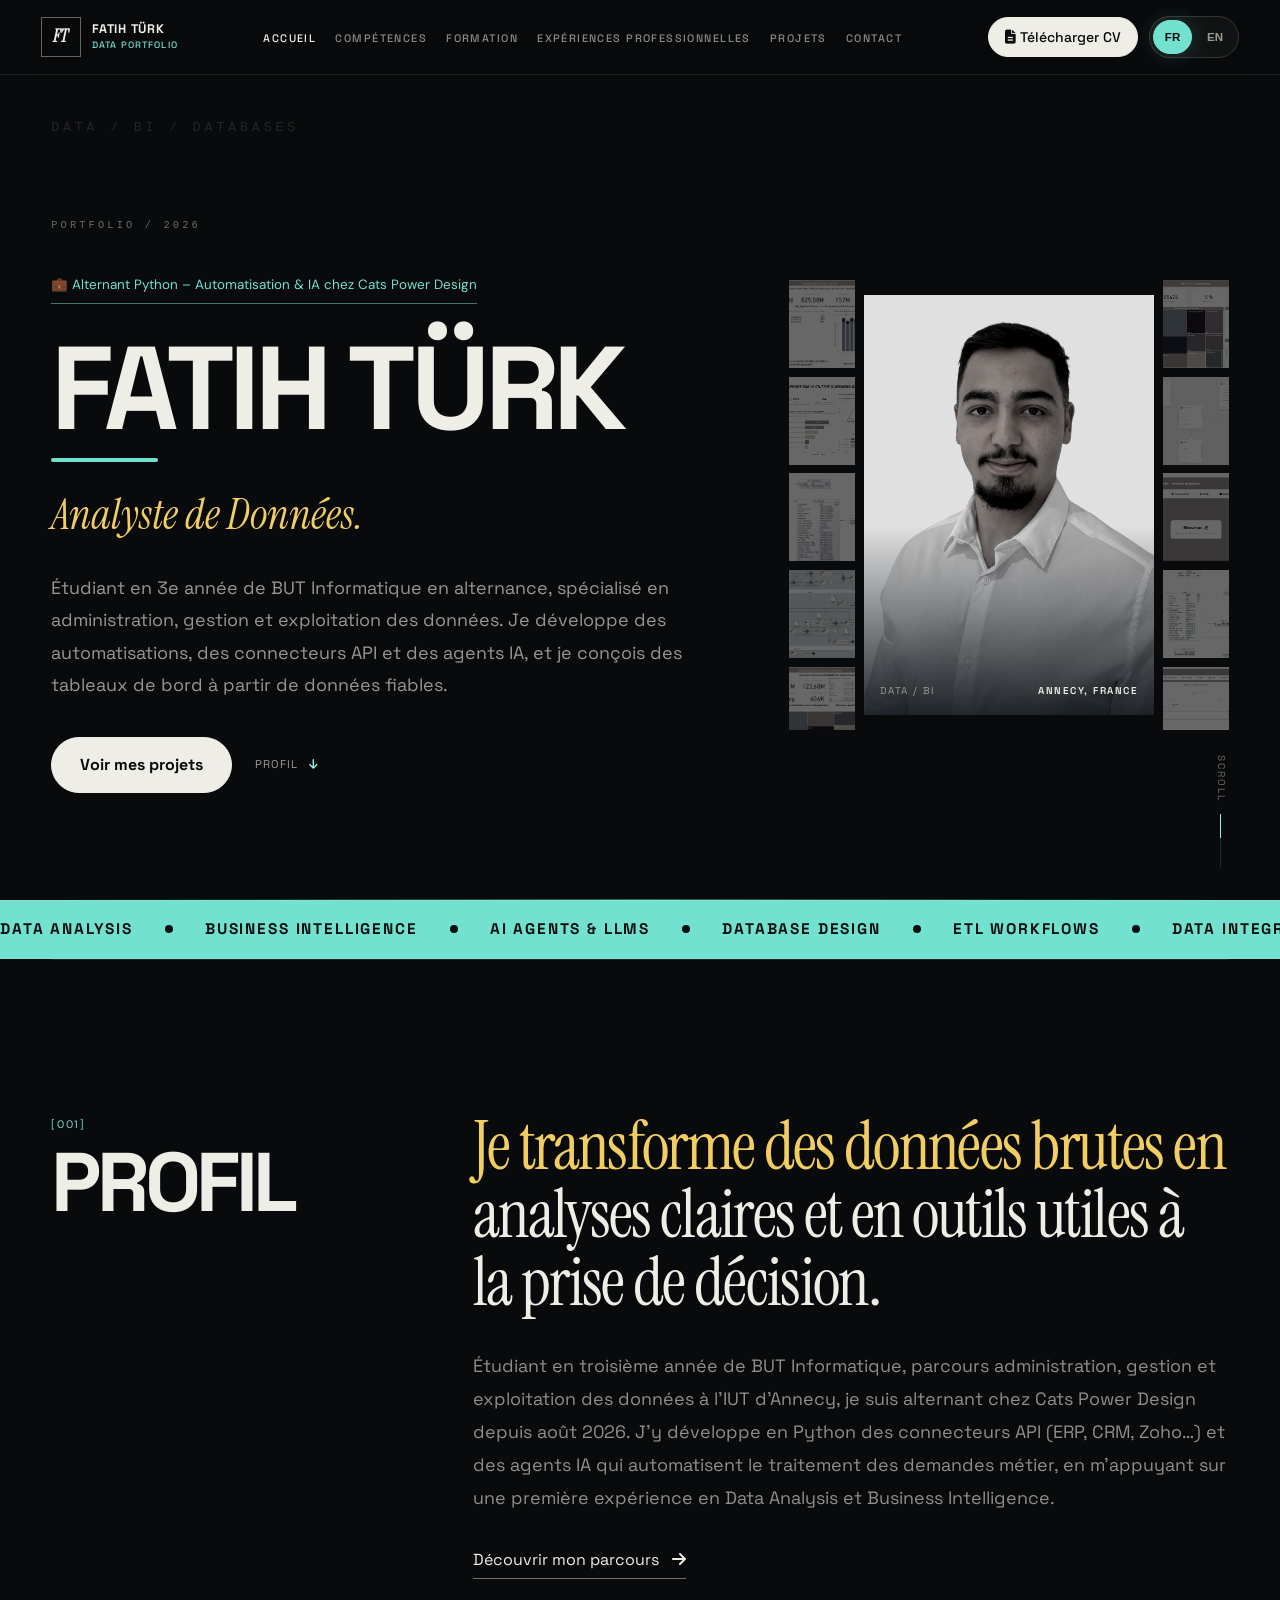
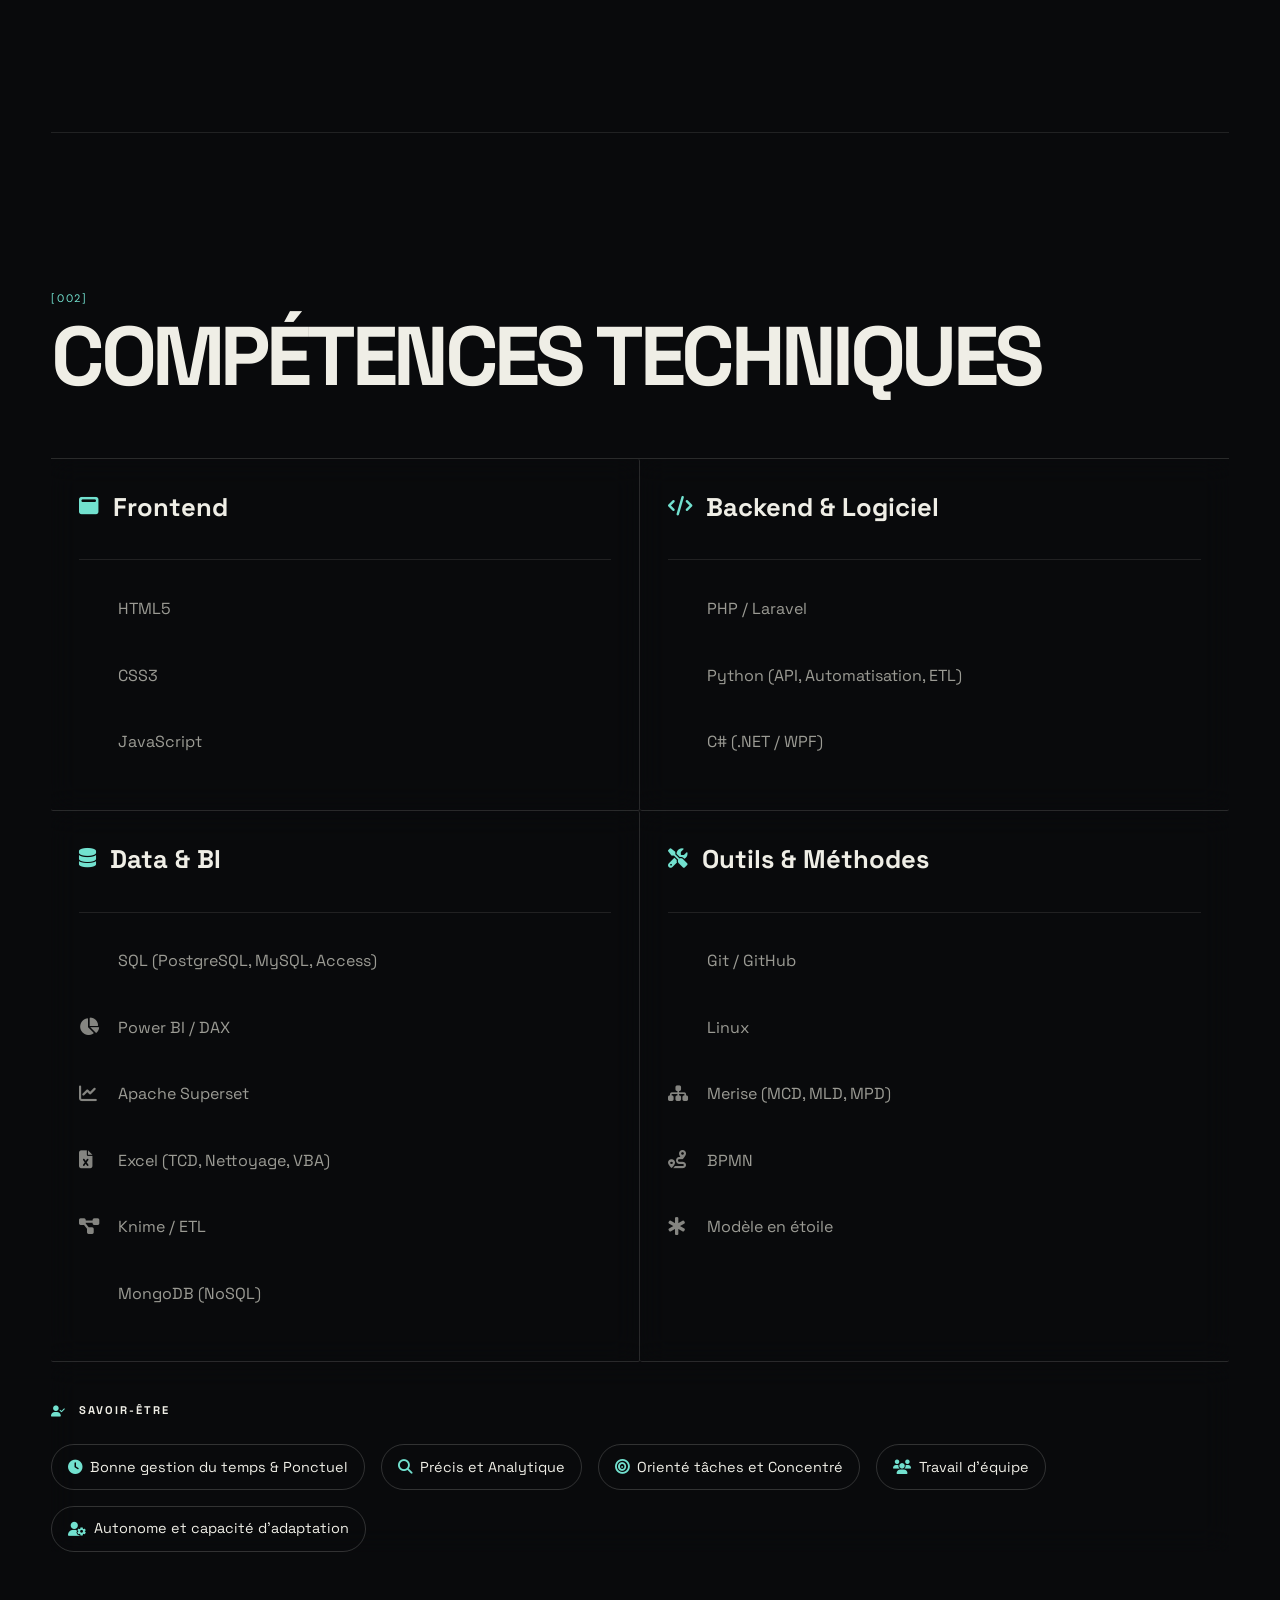
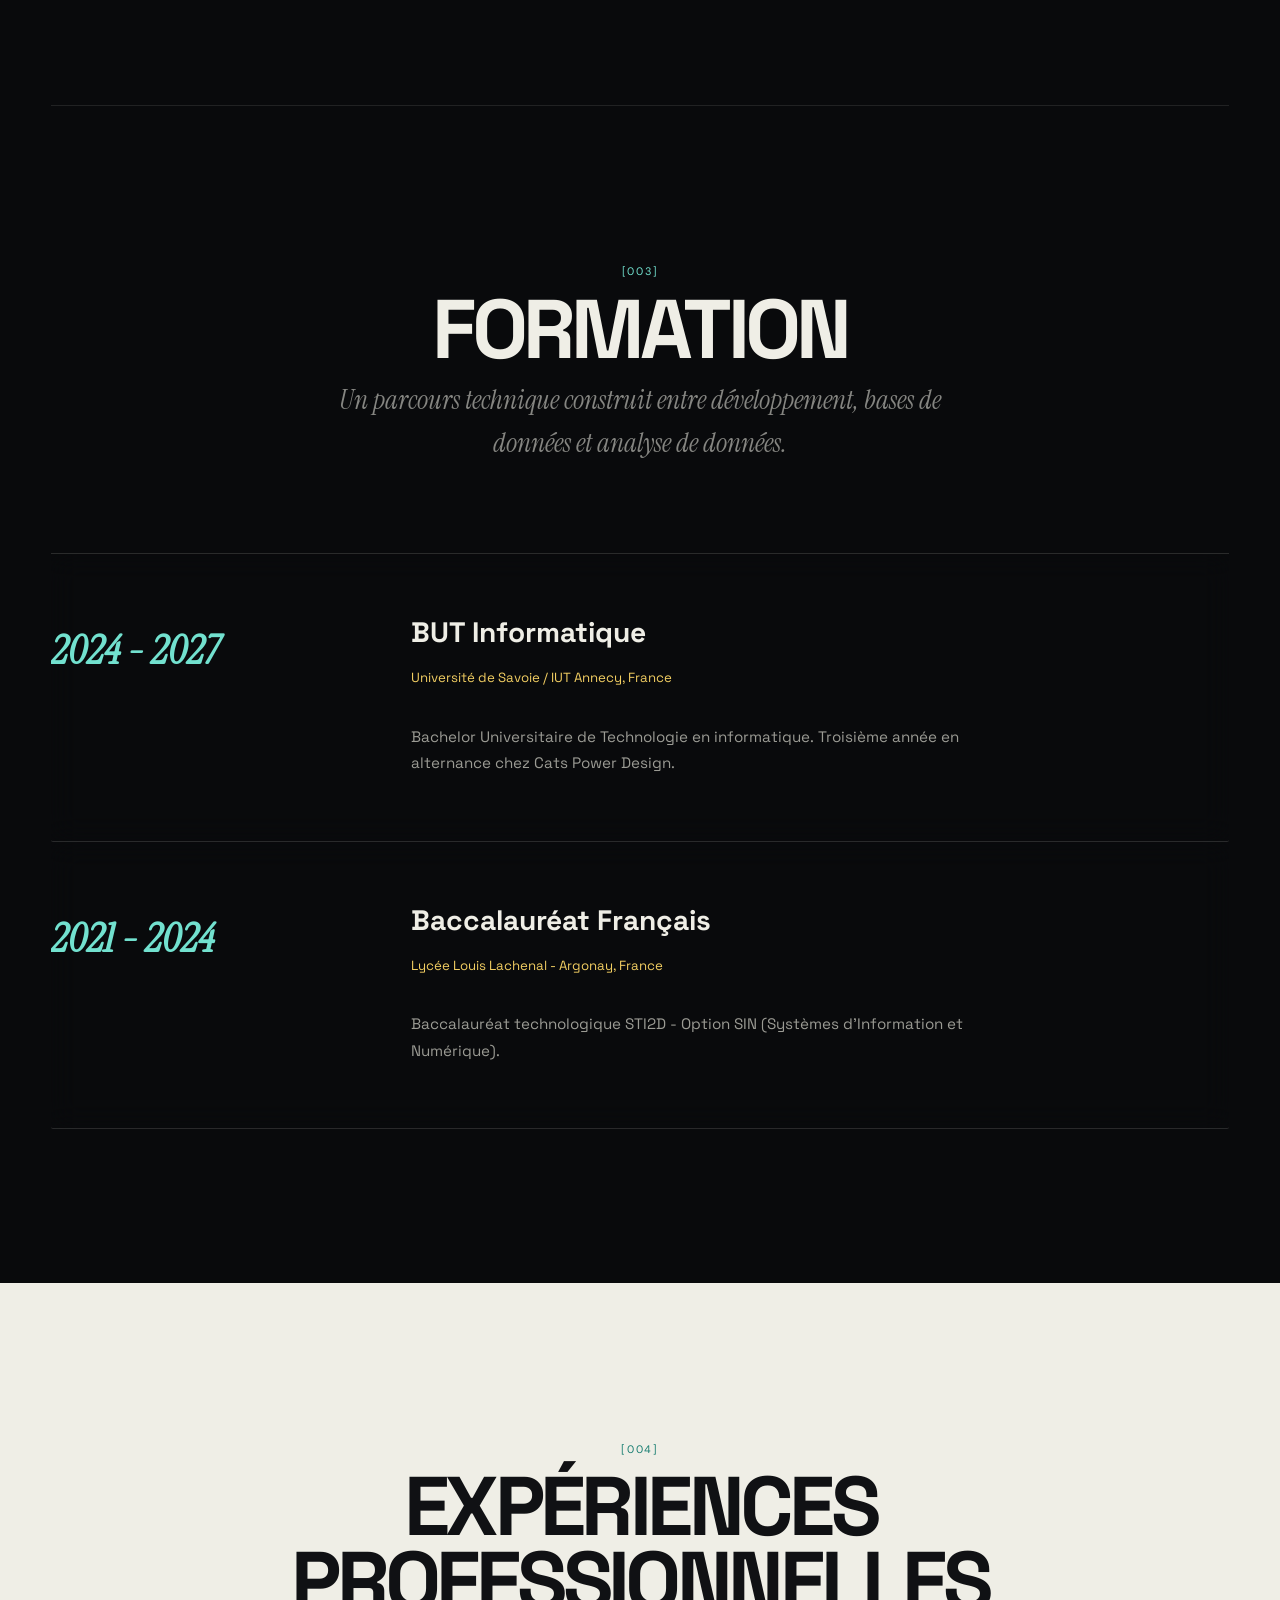
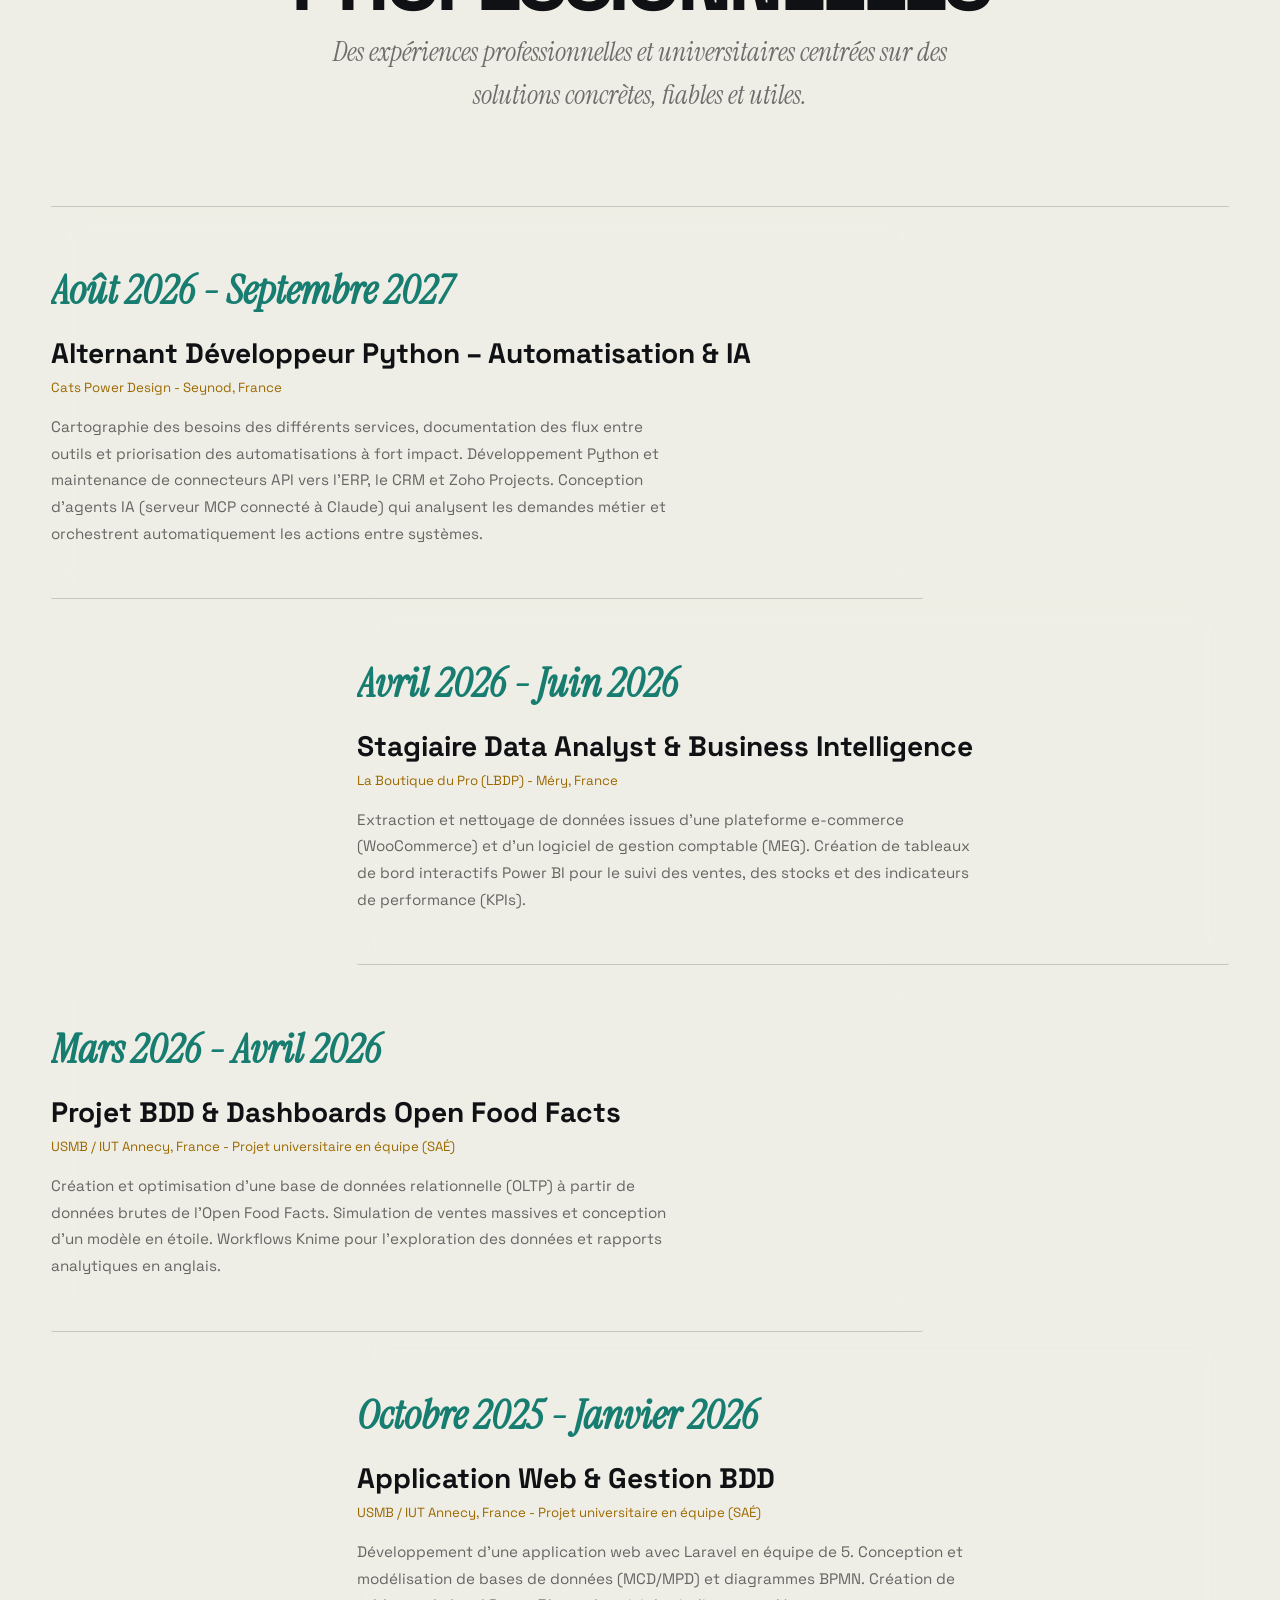
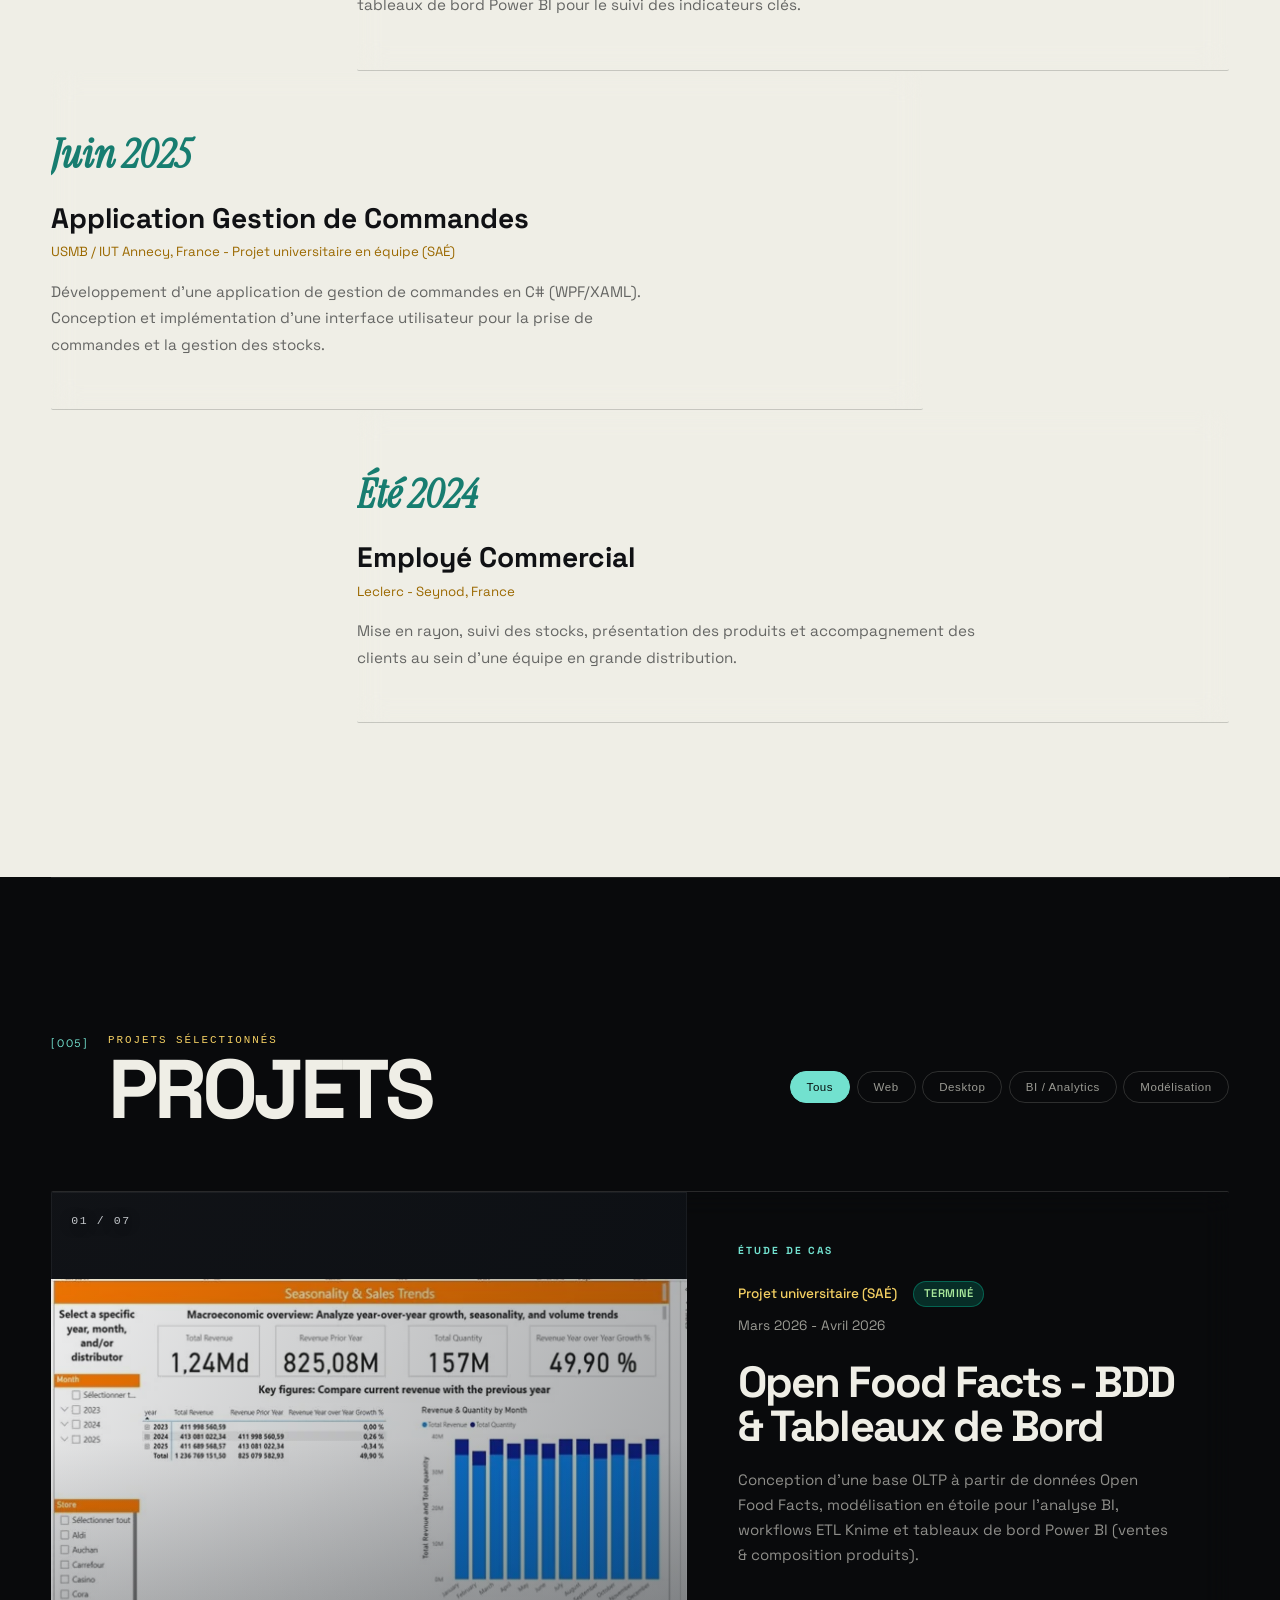
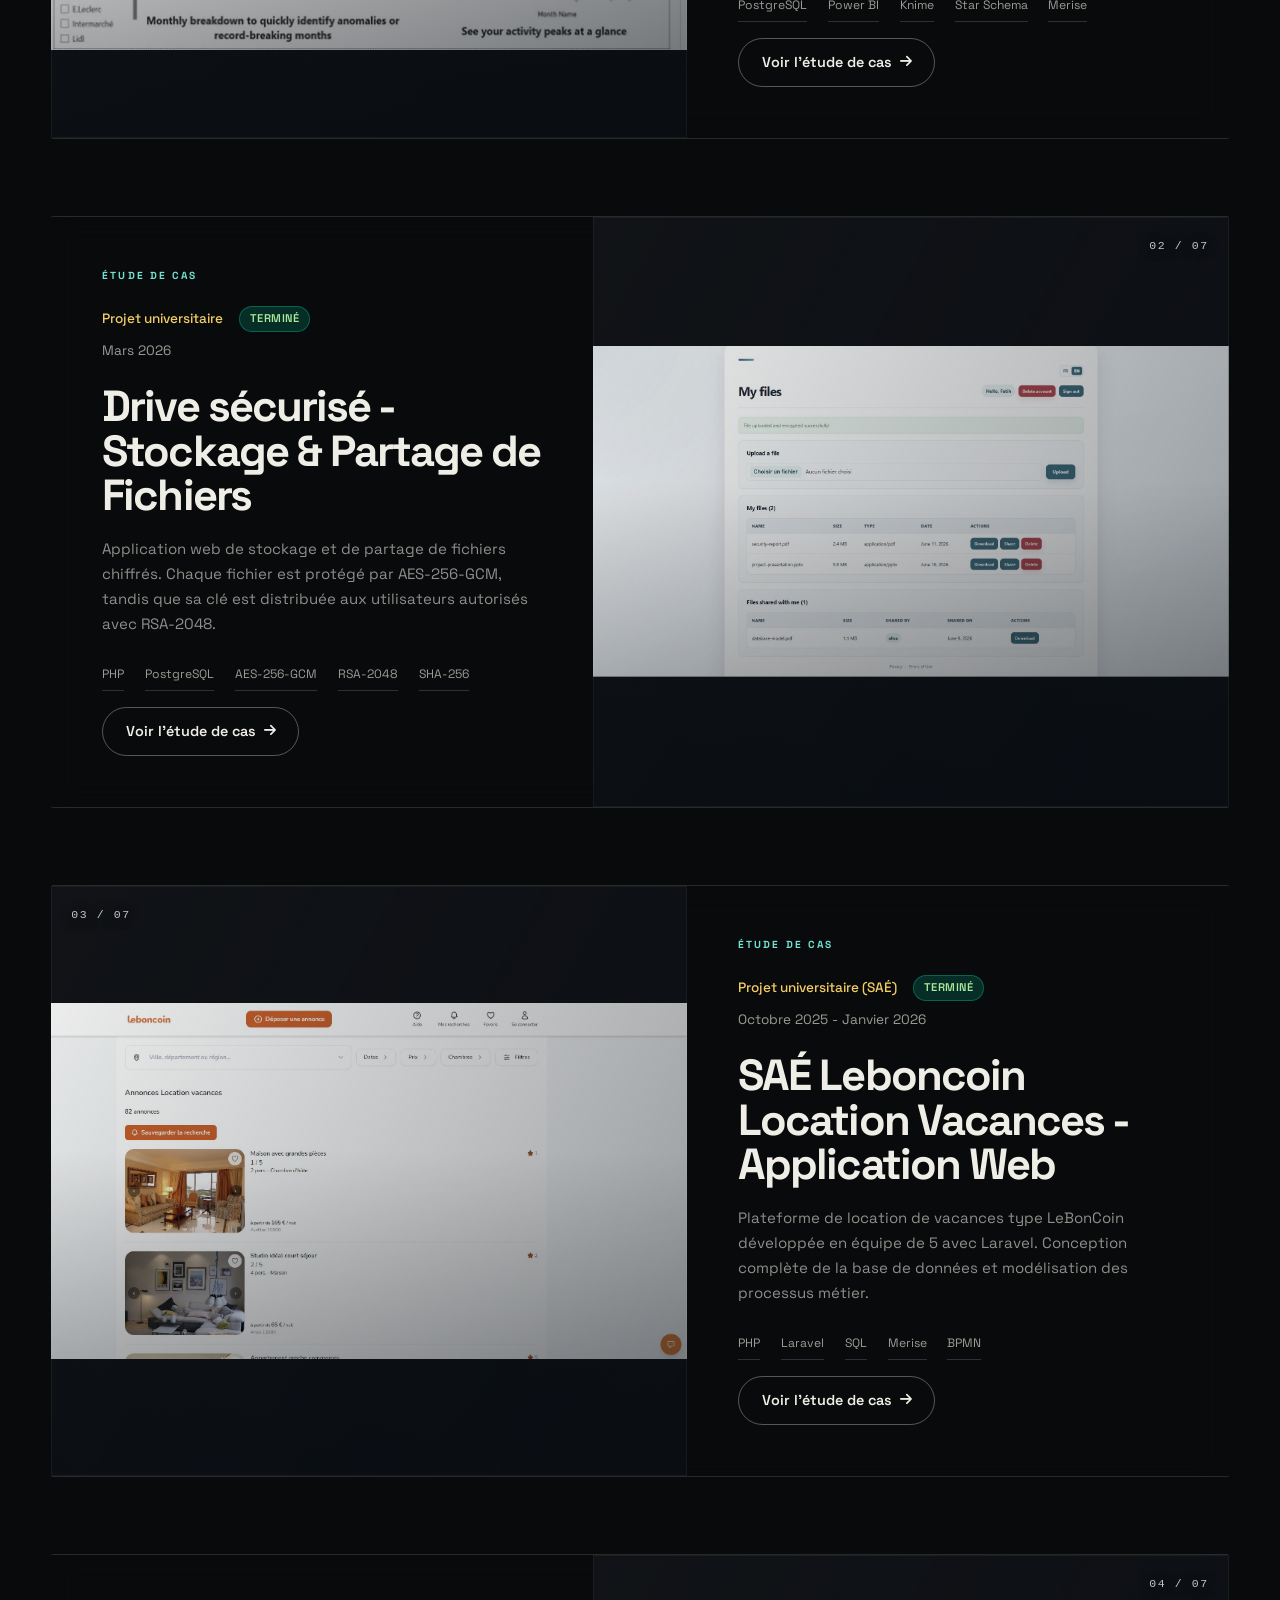
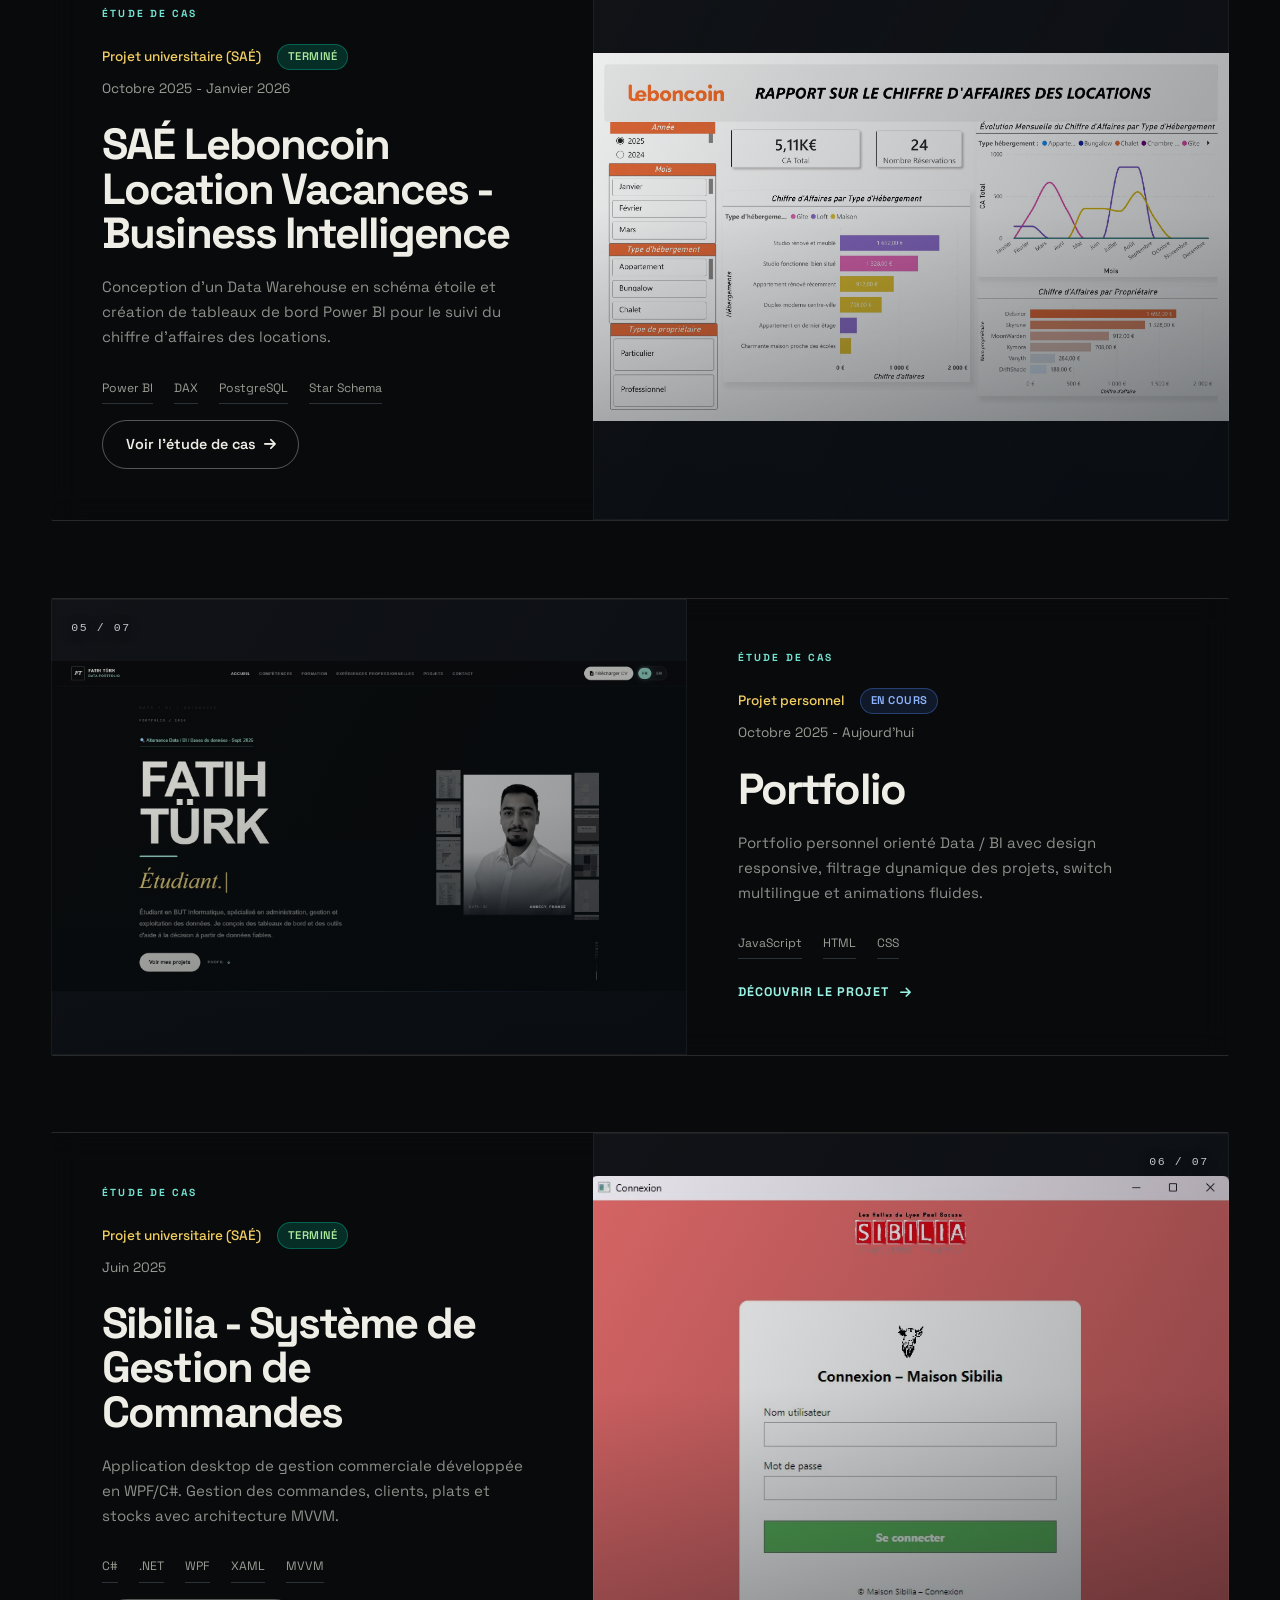
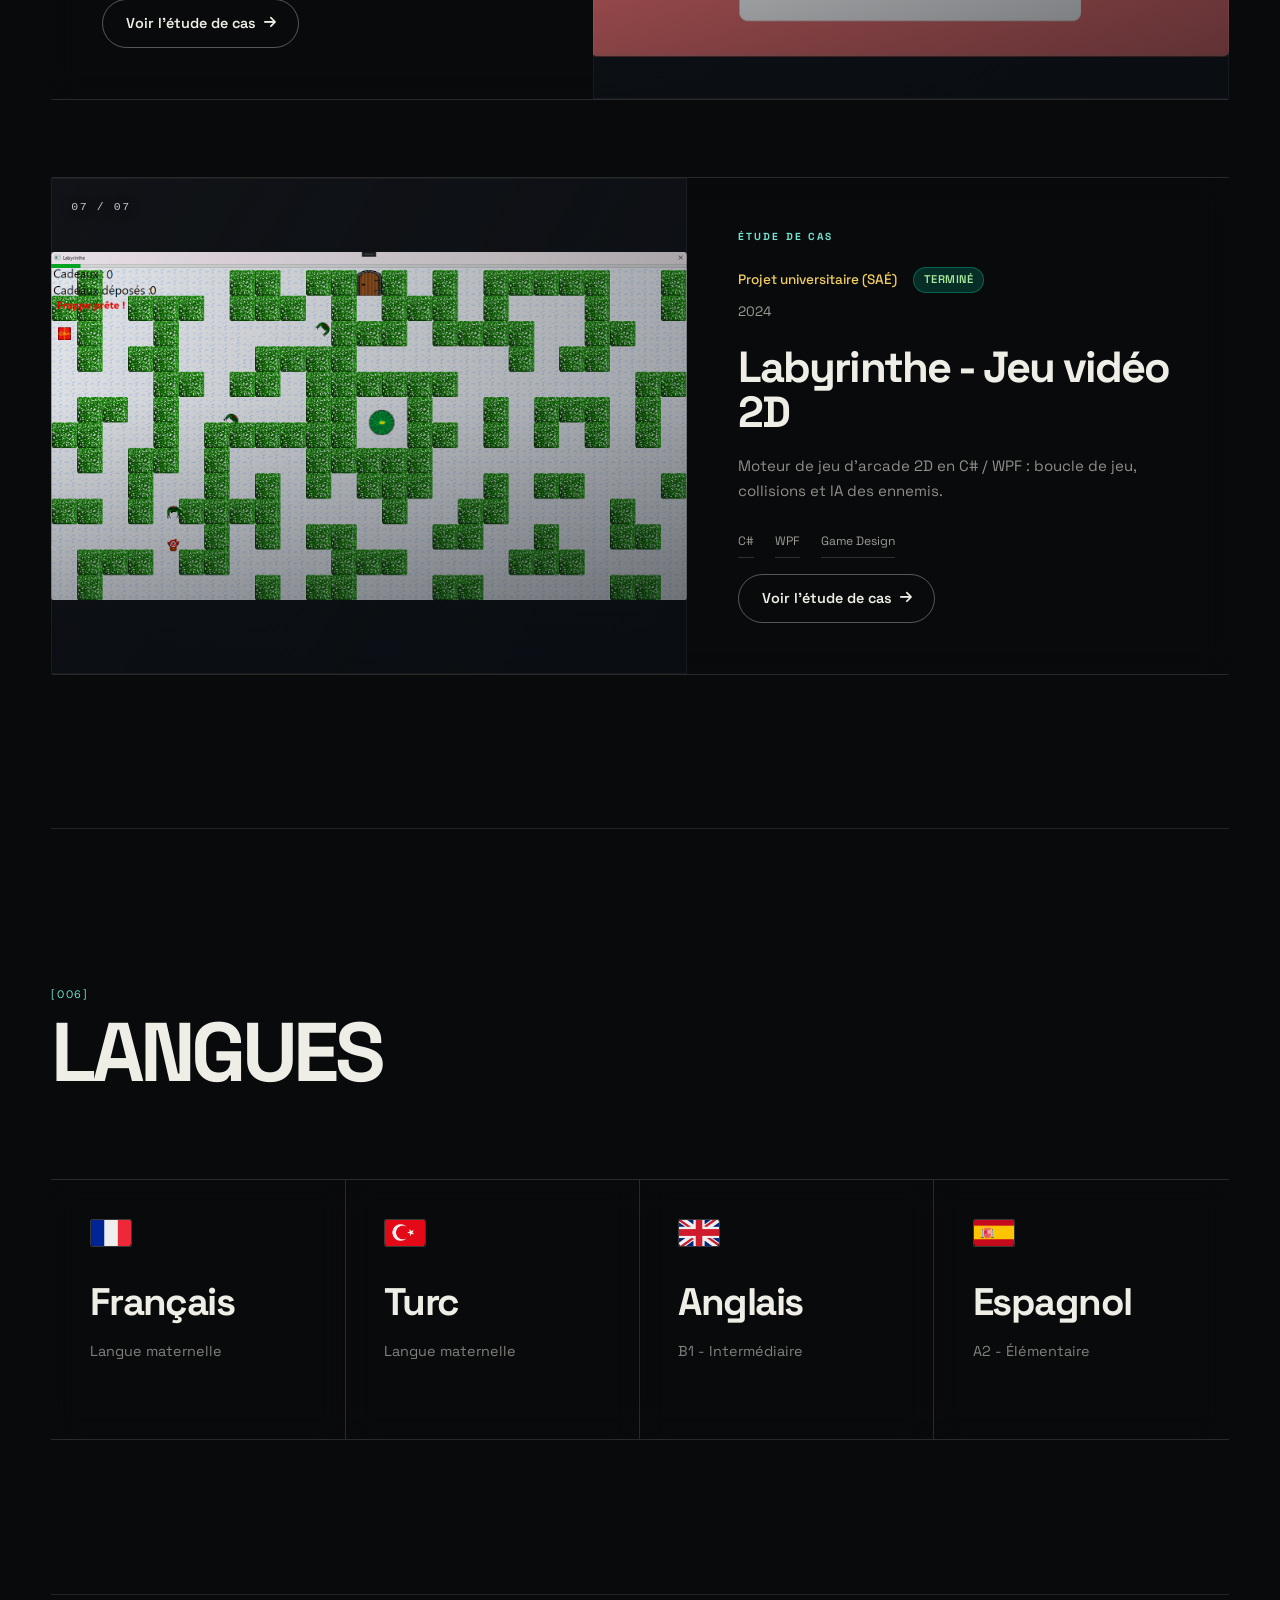
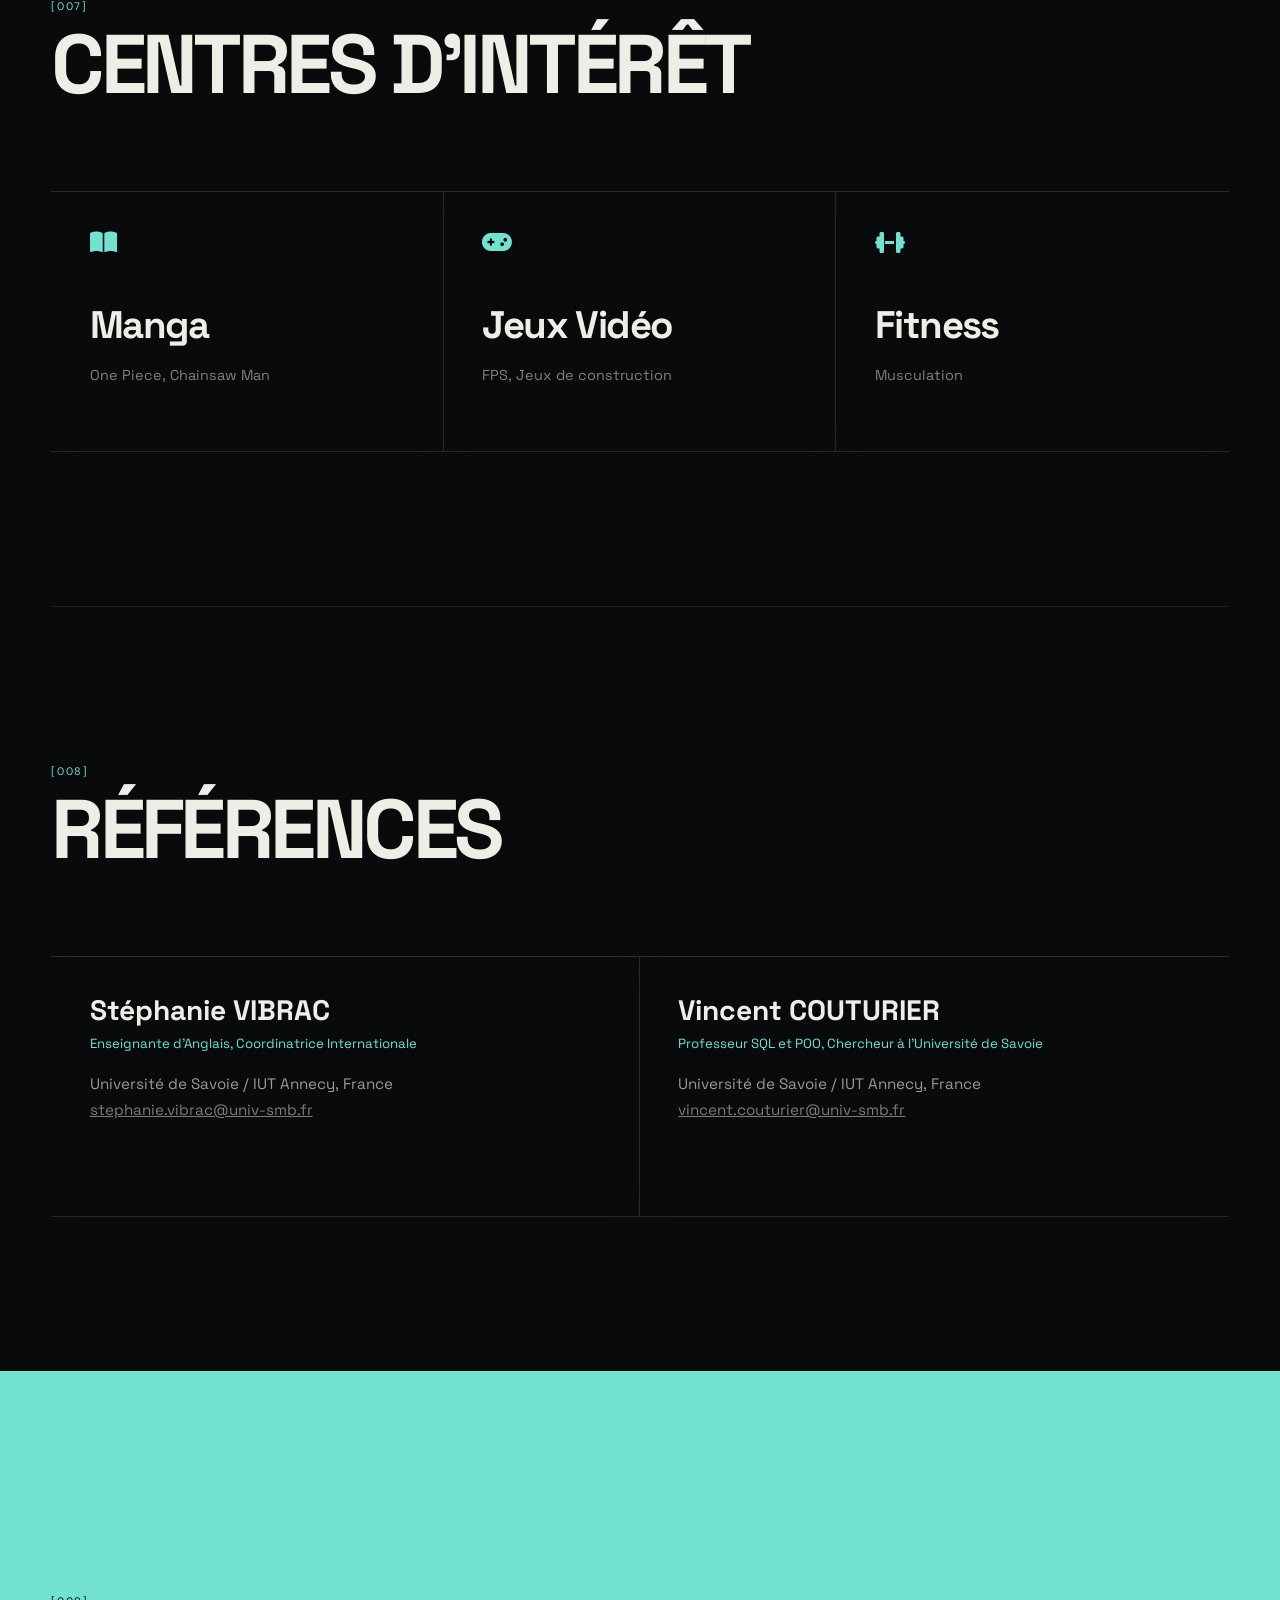
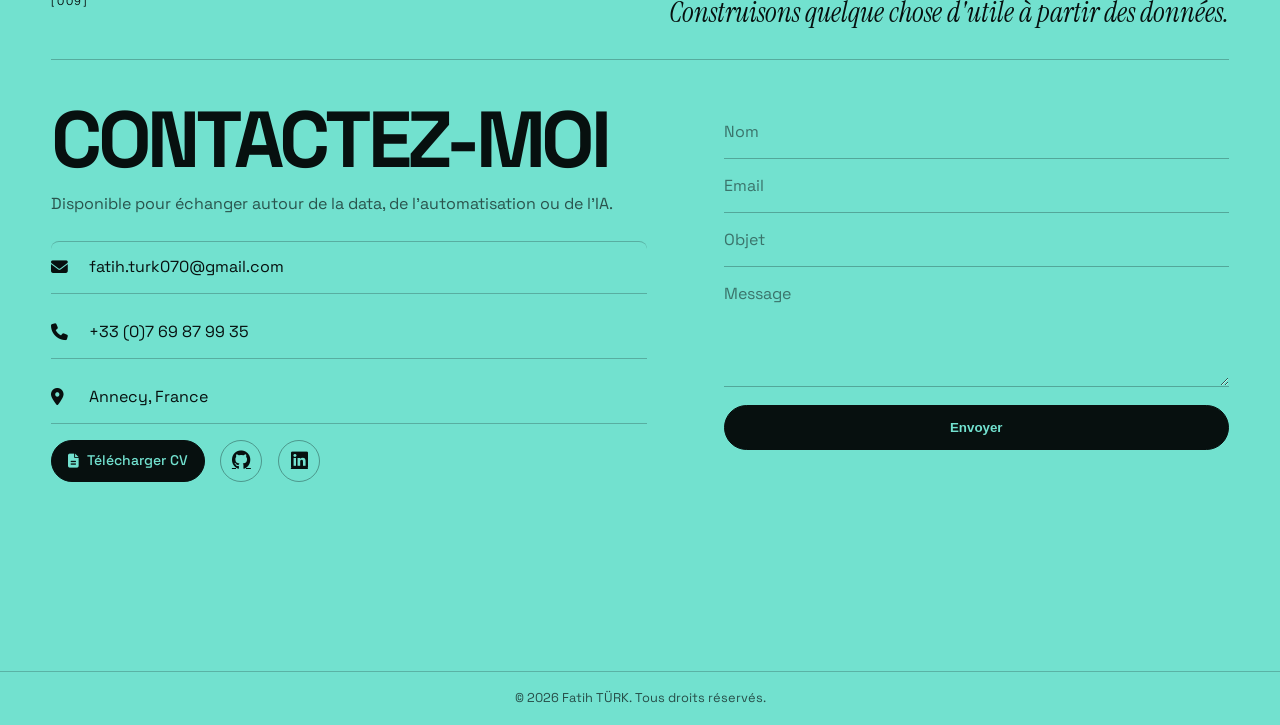
==== commit 2e3479e0: "Update portfolio for Cats Power Design apprenticeship - Add apprenticeship experience (Aug 2026 - Se" ====
--- a/index.html
+++ b/index.html
@@ -3,17 +3,21 @@
 <head>
     <meta charset="UTF-8">
     <meta name="viewport" content="width=device-width, initial-scale=1.0">
-    <meta name="description" content="Fatih TÜRK - Portfolio Data / BI / Bases de données. Étudiant en 2e année de BUT Informatique, parcours administration, gestion et exploitation des données. SQL, Power BI, ETL et reporting.">
-    <meta property="og:title" content="Fatih TÜRK - Portfolio Data & BI">
-    <meta property="og:description" content="Data / BI / Bases de données. Tableaux de bord Power BI, modélisation SQL, workflows ETL et reporting.">
+    <meta name="description" content="Fatih TÜRK - Portfolio Data, automatisation & IA. Étudiant en 3e année de BUT Informatique en alternance chez Cats Power Design : Python, connecteurs API, agents IA, SQL, Power BI et ETL.">
+    <meta property="og:title" content="Fatih TÜRK - Portfolio Data, Automatisation & IA">
+    <meta property="og:url" content="https://fatiht7.github.io/portfolio/">
+    <meta property="og:description" content="Data, automatisation & IA. Connecteurs API Python, agents IA, tableaux de bord Power BI, modélisation SQL et workflows ETL.">
     <meta property="og:type" content="website">
-    <meta property="og:image" content="assets/og/og-index.jpg">
+    <meta property="og:image" content="https://fatiht7.github.io/portfolio/assets/og/og-index.jpg">
+    <meta property="og:image:width" content="1200">
+    <meta property="og:image:height" content="630">
+    <meta name="twitter:card" content="summary_large_image">
     <title>Fatih TÜRK - Portfolio</title>
     <link rel="icon" href="data:image/svg+xml,<svg xmlns='http://www.w3.org/2000/svg' viewBox='0 0 100 100'><text y='.9em' font-size='90'>📊</text></svg>">
 
     <link rel="preconnect" href="https://fonts.googleapis.com">
     <link rel="preconnect" href="https://fonts.gstatic.com" crossorigin>
-    <link href="https://fonts.googleapis.com/css2?family=DM+Sans:opsz,wght@9..40,400;500;700&family=Instrument+Serif:ital@0;1&family=Space+Grotesk:wght@400;500;600;700&display=swap" rel="stylesheet">
+    <link href="https://fonts.googleapis.com/css2?family=DM+Sans:opsz,wght@9..40,400;9..40,500;9..40,700&family=Instrument+Serif:ital@0;1&family=Space+Grotesk:wght@400;500;600;700&display=swap" rel="stylesheet">
     
     <link rel="stylesheet" href="https://cdnjs.cloudflare.com/ajax/libs/font-awesome/6.5.1/css/all.min.css" />
     <link rel="stylesheet" href="https://cdn.jsdelivr.net/gh/devicons/devicon@v2.15.1/devicon.min.css">
@@ -64,12 +68,12 @@
         <section id="hero" class="hero">
             <div class="hero-content">
                 <span class="hero-kicker">Portfolio / 2026</span>
-                <span class="badge-glass" data-lang="hero_badge">🔍 Alternance Data / BI / Bases de données - Sept. 2026</span>
+                <span class="badge-glass" data-lang="hero_badge">💼 Alternant Python – Automatisation & IA chez Cats Power Design</span>
                 <h1 class="hero-name" data-text="Fatih TÜRK">Fatih TÜRK</h1>
 
                 <h2 class="gradient-text"><span id="typed-text">Analyste de Données.</span></h2>
                 
-                <p class="subtitle" data-lang="profil-p">Étudiant en BUT Informatique, spécialisé en administration, gestion et exploitation des données. Je conçois des tableaux de bord et des outils d'aide à la décision à partir de données fiables.</p>
+                <p class="subtitle" data-lang="profil-p">Étudiant en 3e année de BUT Informatique en alternance, spécialisé en administration, gestion et exploitation des données. Je développe des automatisations, des connecteurs API et des agents IA, et je conçois des tableaux de bord à partir de données fiables.</p>
                 
                 <div class="hero-actions">
                     <a href="#projects" class="btn-primary" data-lang="nav_projects_btn">Voir mes projets</a>
@@ -155,7 +159,7 @@
                 </div>
                 <div class="profile-manifesto">
                     <p class="profile-lead" data-lang="profile-lead">Je transforme des données brutes en analyses claires et en outils utiles à la prise de décision.</p>
-                    <p class="profile-bio" data-lang="bio_profil">Étudiant en deuxième année de BUT Informatique, parcours administration, gestion et exploitation des données à l'IUT d'Annecy, j'ai acquis une première expérience en Data Analysis et Business Intelligence. Je recherche une alternance à partir de septembre 2026 en Data, BI ou bases de données afin de contribuer à la préparation des données, à leur analyse et à la création de tableaux de bord.</p>
+                    <p class="profile-bio" data-lang="bio_profil">Étudiant en troisième année de BUT Informatique, parcours administration, gestion et exploitation des données à l'IUT d'Annecy, je suis alternant chez Cats Power Design depuis août 2026. J'y développe en Python des connecteurs API (ERP, CRM, Zoho…) et des agents IA qui automatisent le traitement des demandes métier, en m'appuyant sur une première expérience en Data Analysis et Business Intelligence.</p>
                     <a href="#experience" class="editorial-link">
                         <span data-lang="profile-discover">Découvrir mon parcours</span>
                         <i class="fa-solid fa-arrow-right"></i>
@@ -212,7 +216,7 @@
 
                     <div class="skill-bar">
                         <div class="skill-info">
-                            <span><i class="devicon-python-plain"></i> Python (Scripting, ETL)</span>
+                            <span><i class="devicon-python-plain"></i> Python (API, Automatisation, ETL)</span>
                             <span class="percentage">80%</span>
                         </div>
                         <div class="progress-container"><div class="progress-fill" style="--bar-width:80%"></div></div>
@@ -348,7 +352,7 @@
                     <span class="date" data-lang="date_2024_2027">2024 - 2027</span>
                     <h4 data-lang="titre_but">BUT Informatique</h4>
                     <h5 data-lang="lieu_but">Université de Savoie / IUT Annecy, France</h5>
-                    <p data-lang="desc_but">Bachelor Universitaire de Technologie en informatique. Deuxième année en cours.</p>
+                    <p data-lang="desc_but">Bachelor Universitaire de Technologie en informatique. Troisième année en alternance chez Cats Power Design.</p>
                 </div>
 
                 <div class="glass-card timeline-card">
@@ -370,6 +374,13 @@
                 
                 <div class="education-grid">
                     <div class="glass-card timeline-card highlight">
+                        <span class="date" data-lang="date_aout_26">Août 2026 - Septembre 2027</span>
+                        <h4 data-lang="job_cats">Alternant Développeur Python – Automatisation & IA</h4>
+                        <h5 data-lang="lieu_cats">Cats Power Design - Seynod, France</h5>
+                        <p data-lang="desc_cats">Cartographie des besoins des différents services, documentation des flux entre outils et priorisation des automatisations à fort impact. Développement Python et maintenance de connecteurs API vers l'ERP, le CRM et Zoho Projects. Conception d'agents IA (serveur MCP connecté à Claude) qui analysent les demandes métier et orchestrent automatiquement les actions entre systèmes.</p>
+                    </div>
+
+                    <div class="glass-card timeline-card">
                         <span class="date" data-lang="date_avr_juin_26">Avril 2026 - Juin 2026</span>
                         <h4 data-lang="job_lbdp">Stagiaire Data Analyst & Business Intelligence</h4>
                         <h5 data-lang="lieu_lbdp">La Boutique du Pro (LBDP) - Méry, France</h5>
@@ -670,7 +681,7 @@
             <div class="contact-box">
                 <div class="contact-left">
                     <h2 data-lang="contact-titre">Contactez-moi</h2>
-                    <p data-lang="contact-p">Disponible pour échanger sur une alternance en Data, Business Intelligence ou bases de données.</p>
+                    <p data-lang="contact-p">Disponible pour échanger autour de la data, de l'automatisation ou de l'IA.</p>
                     
                     <div class="contact-details">
                         <div class="info-item">
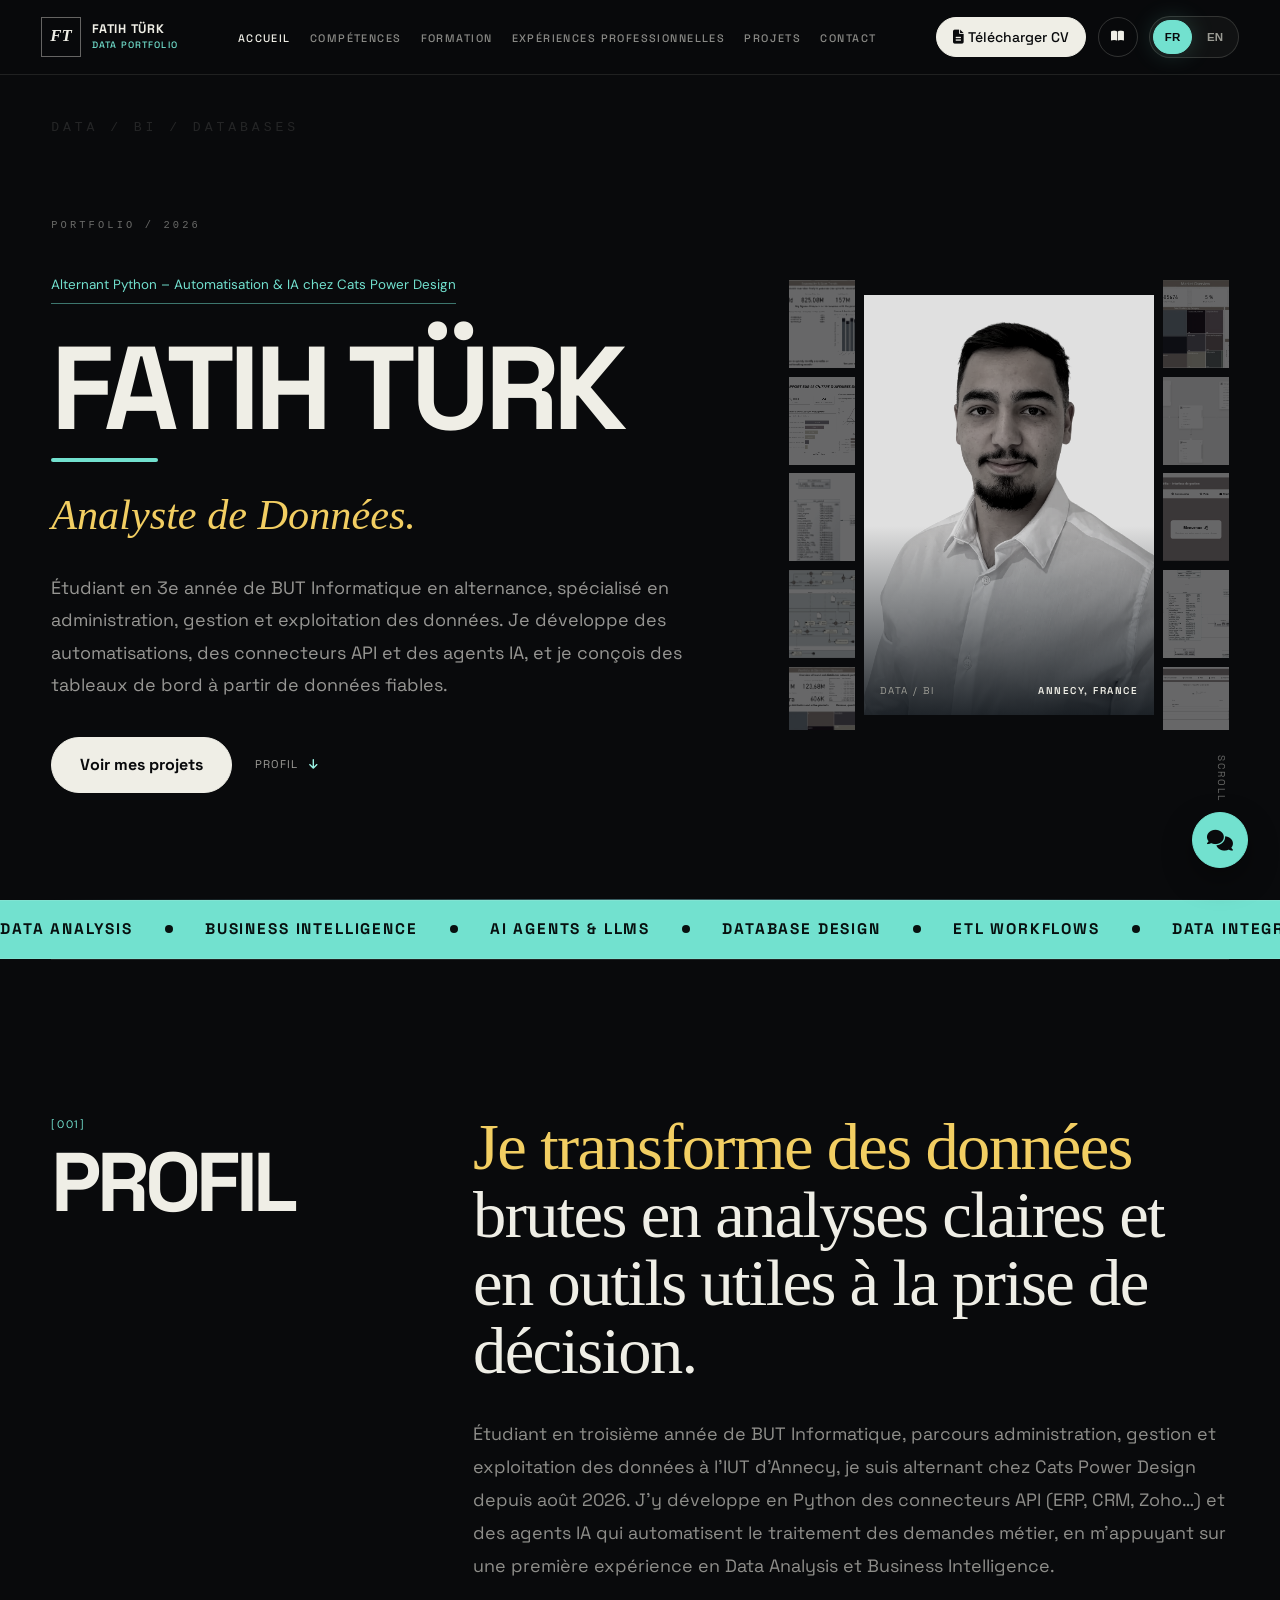
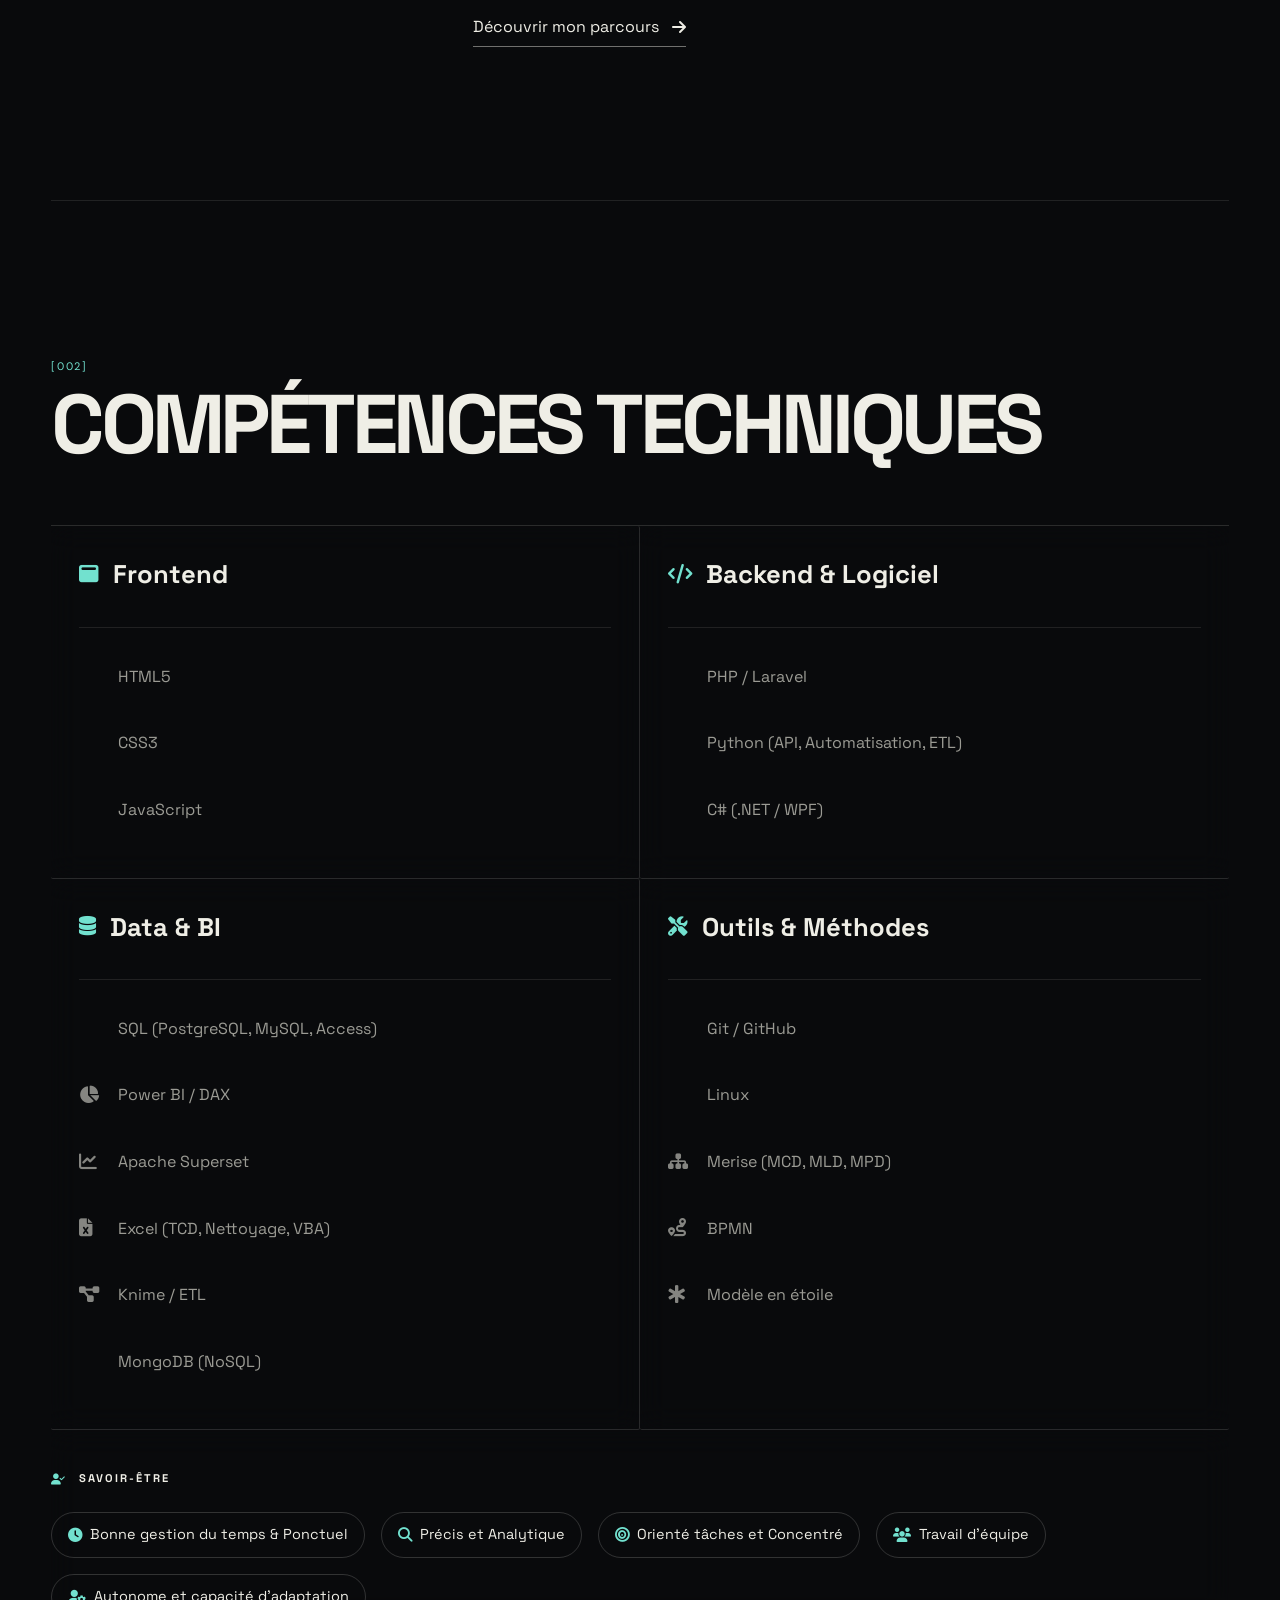
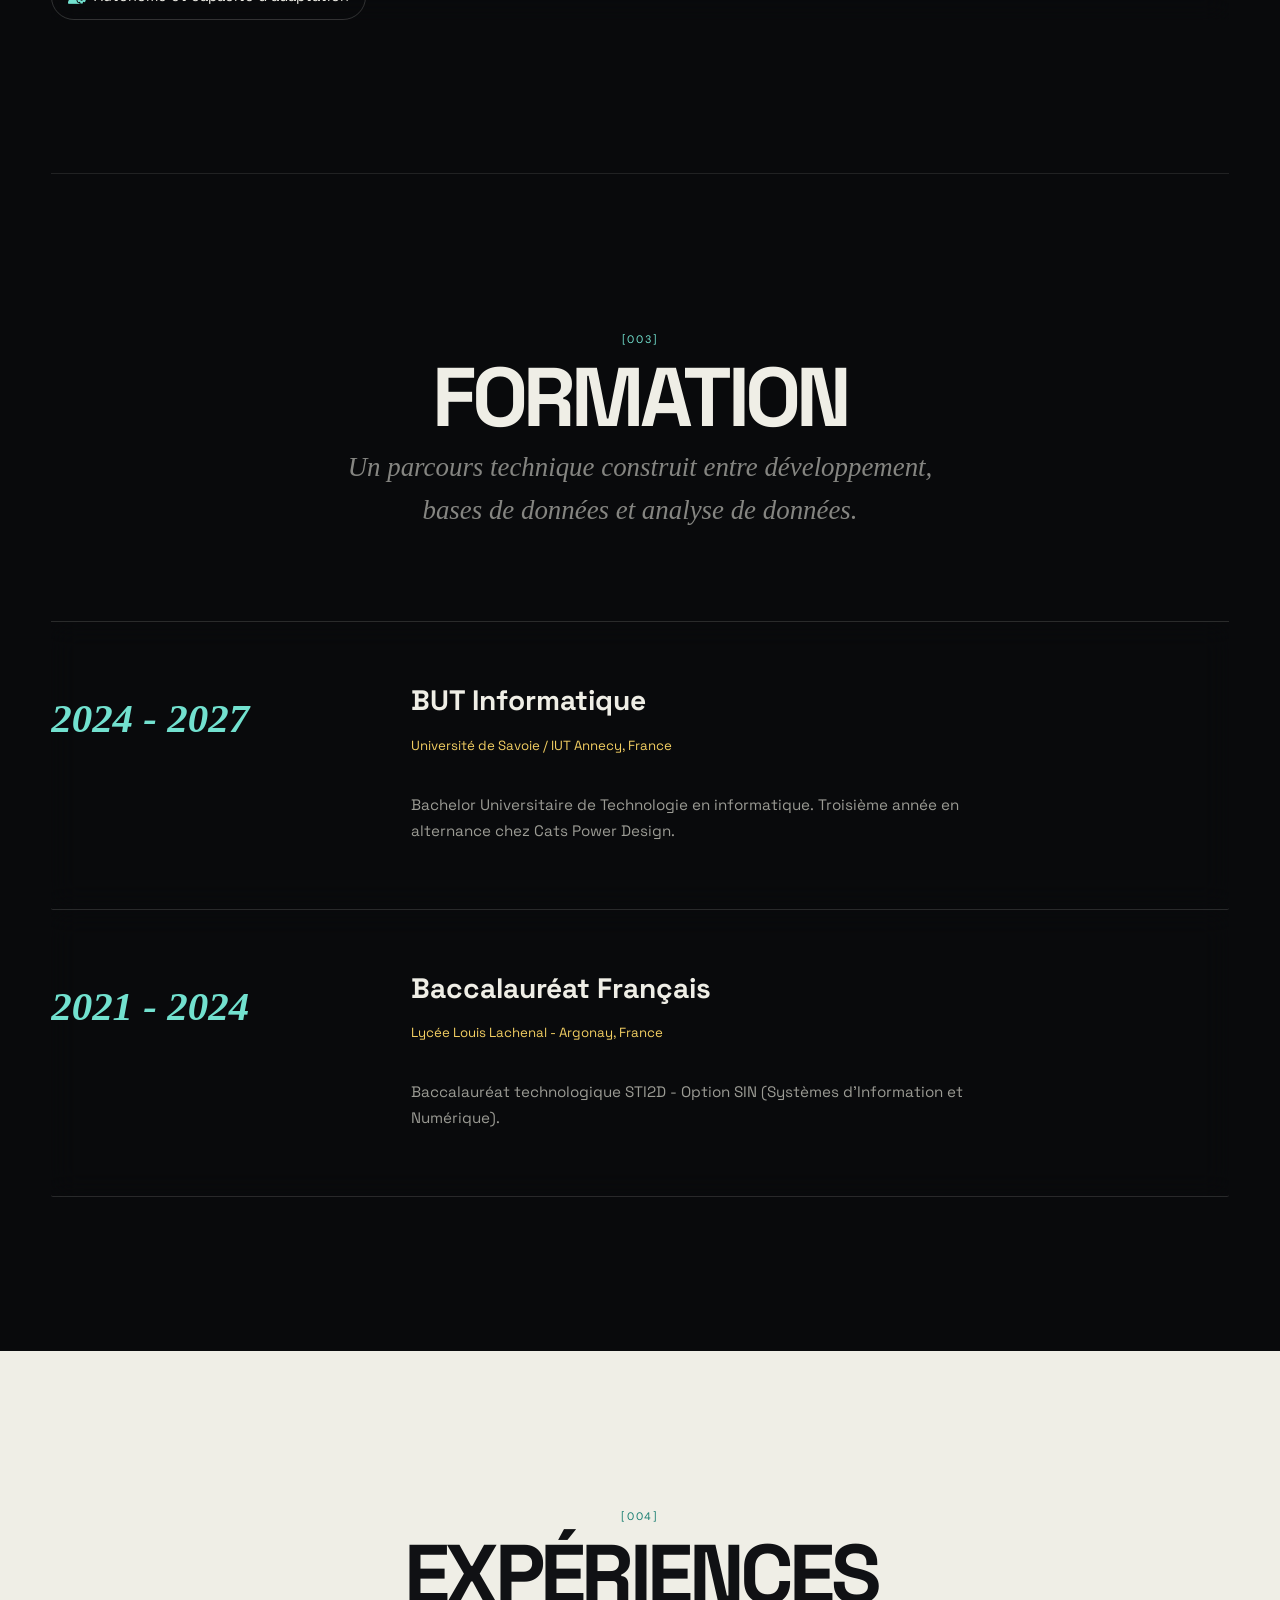
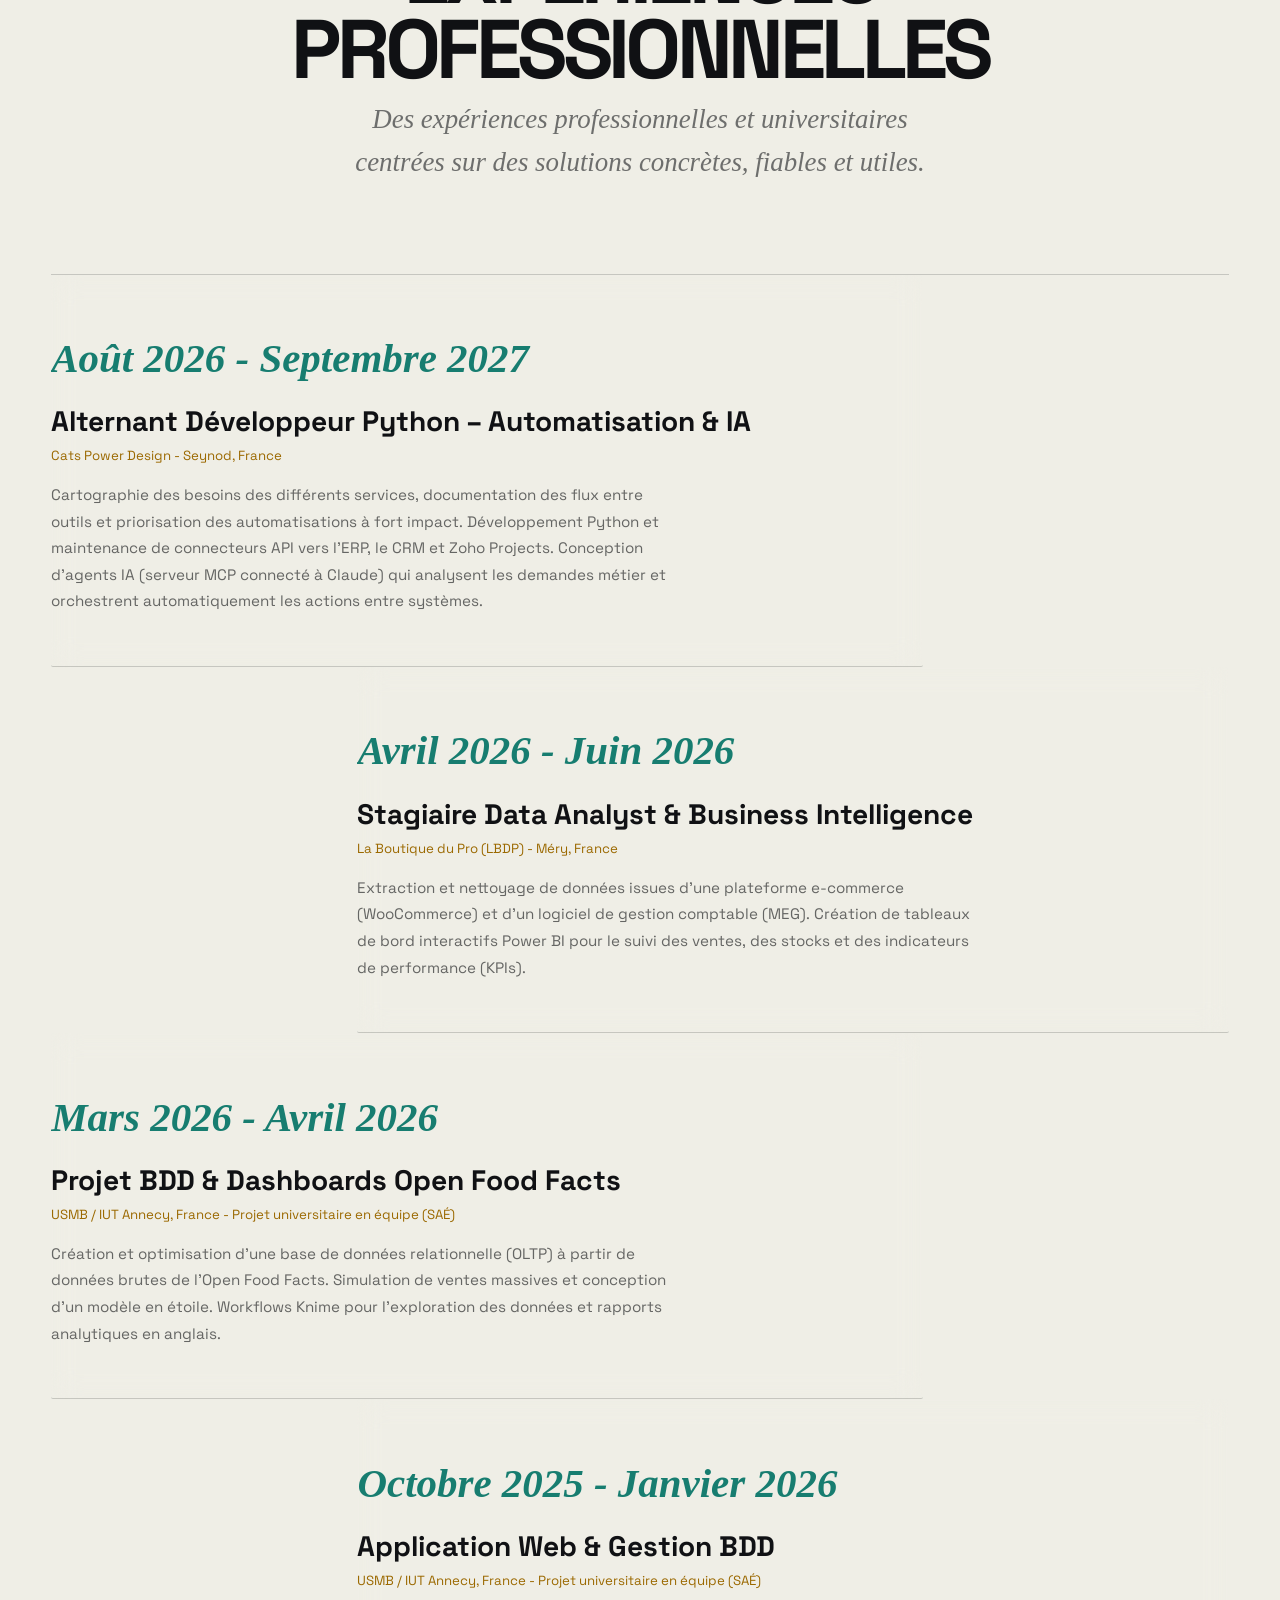
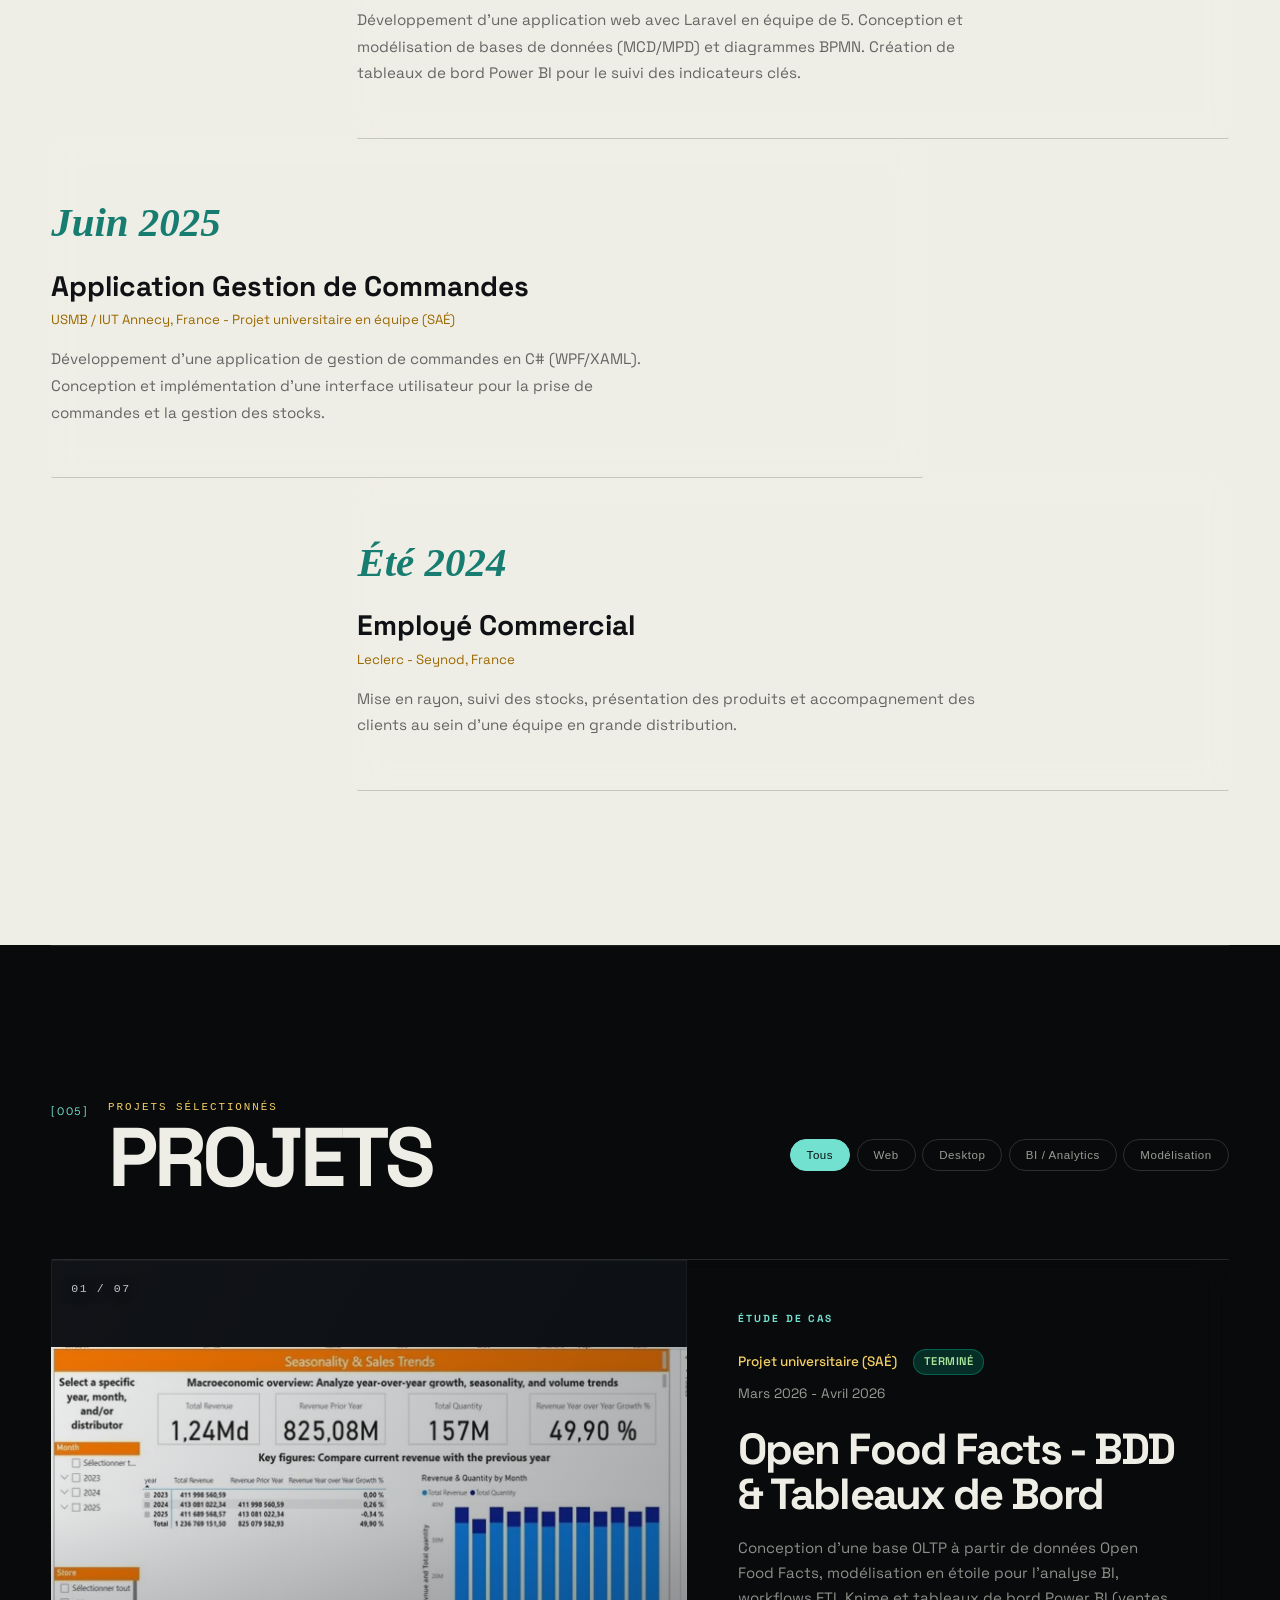
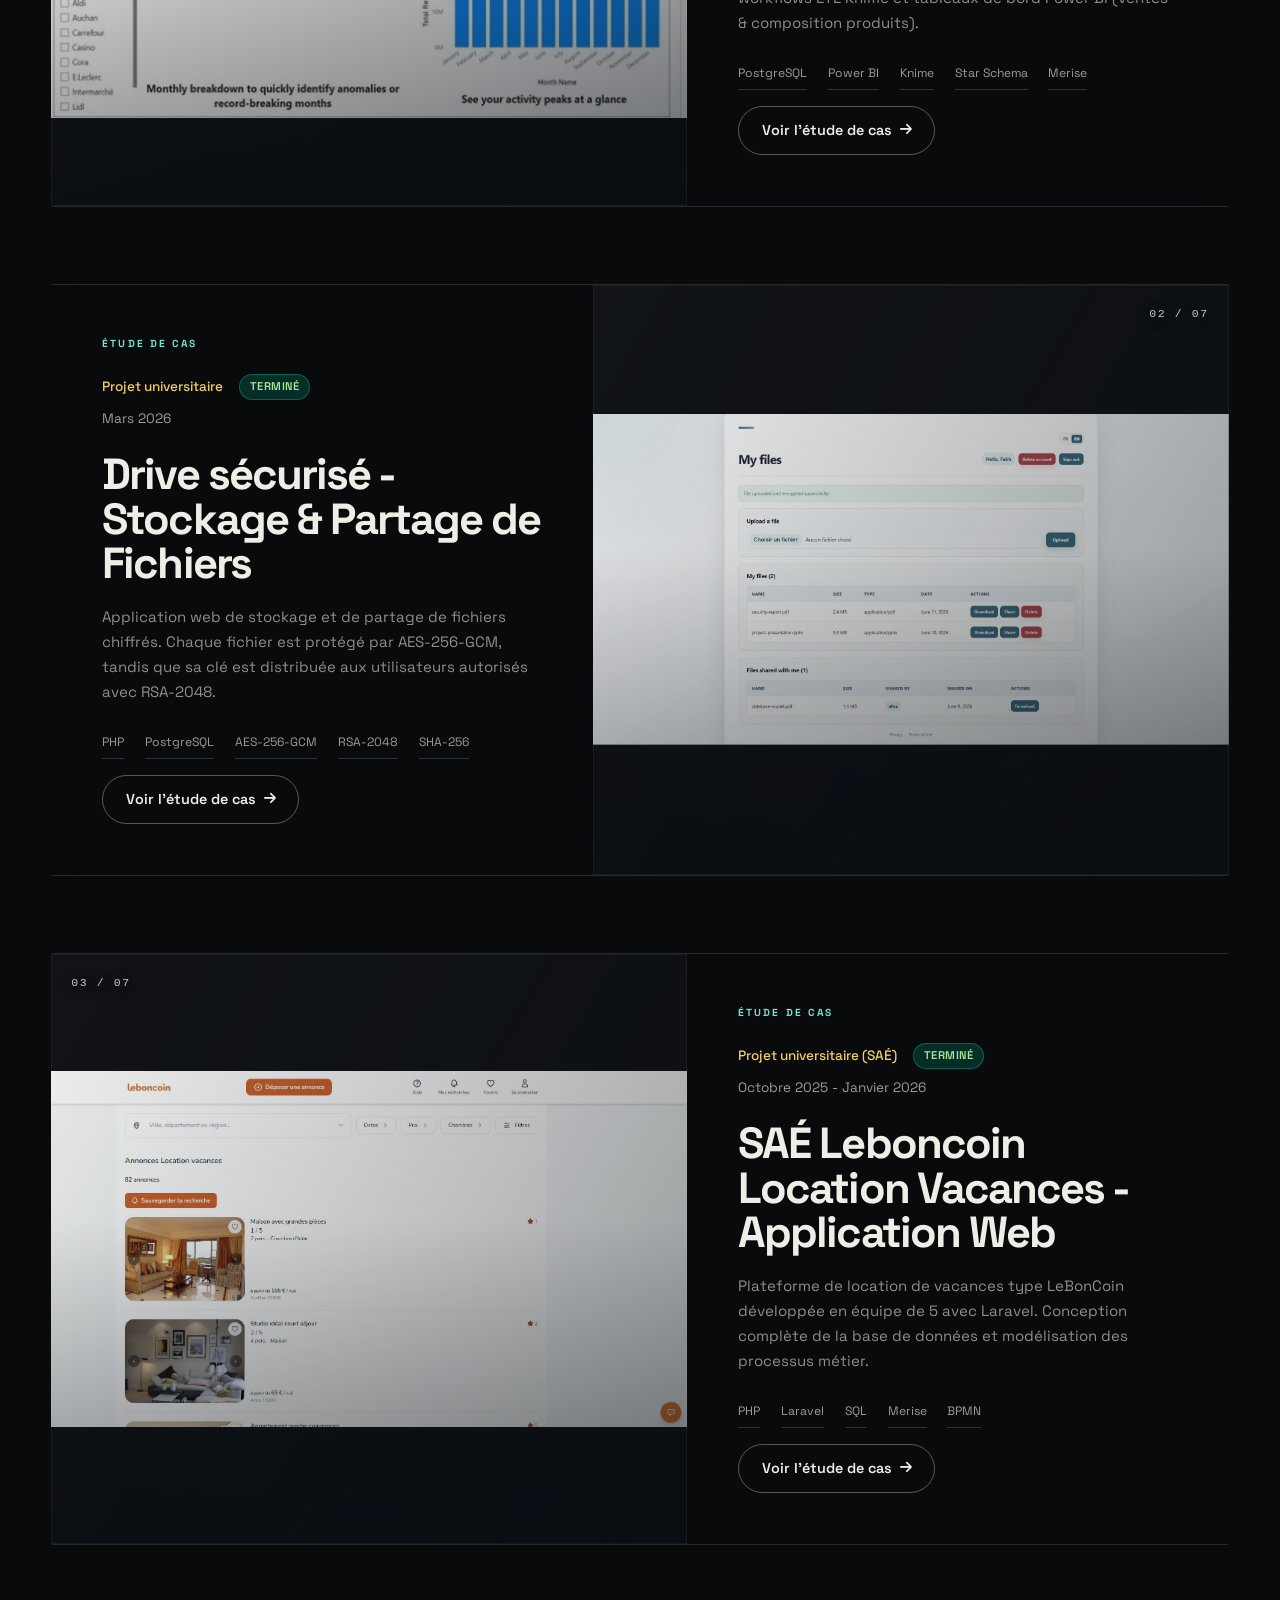
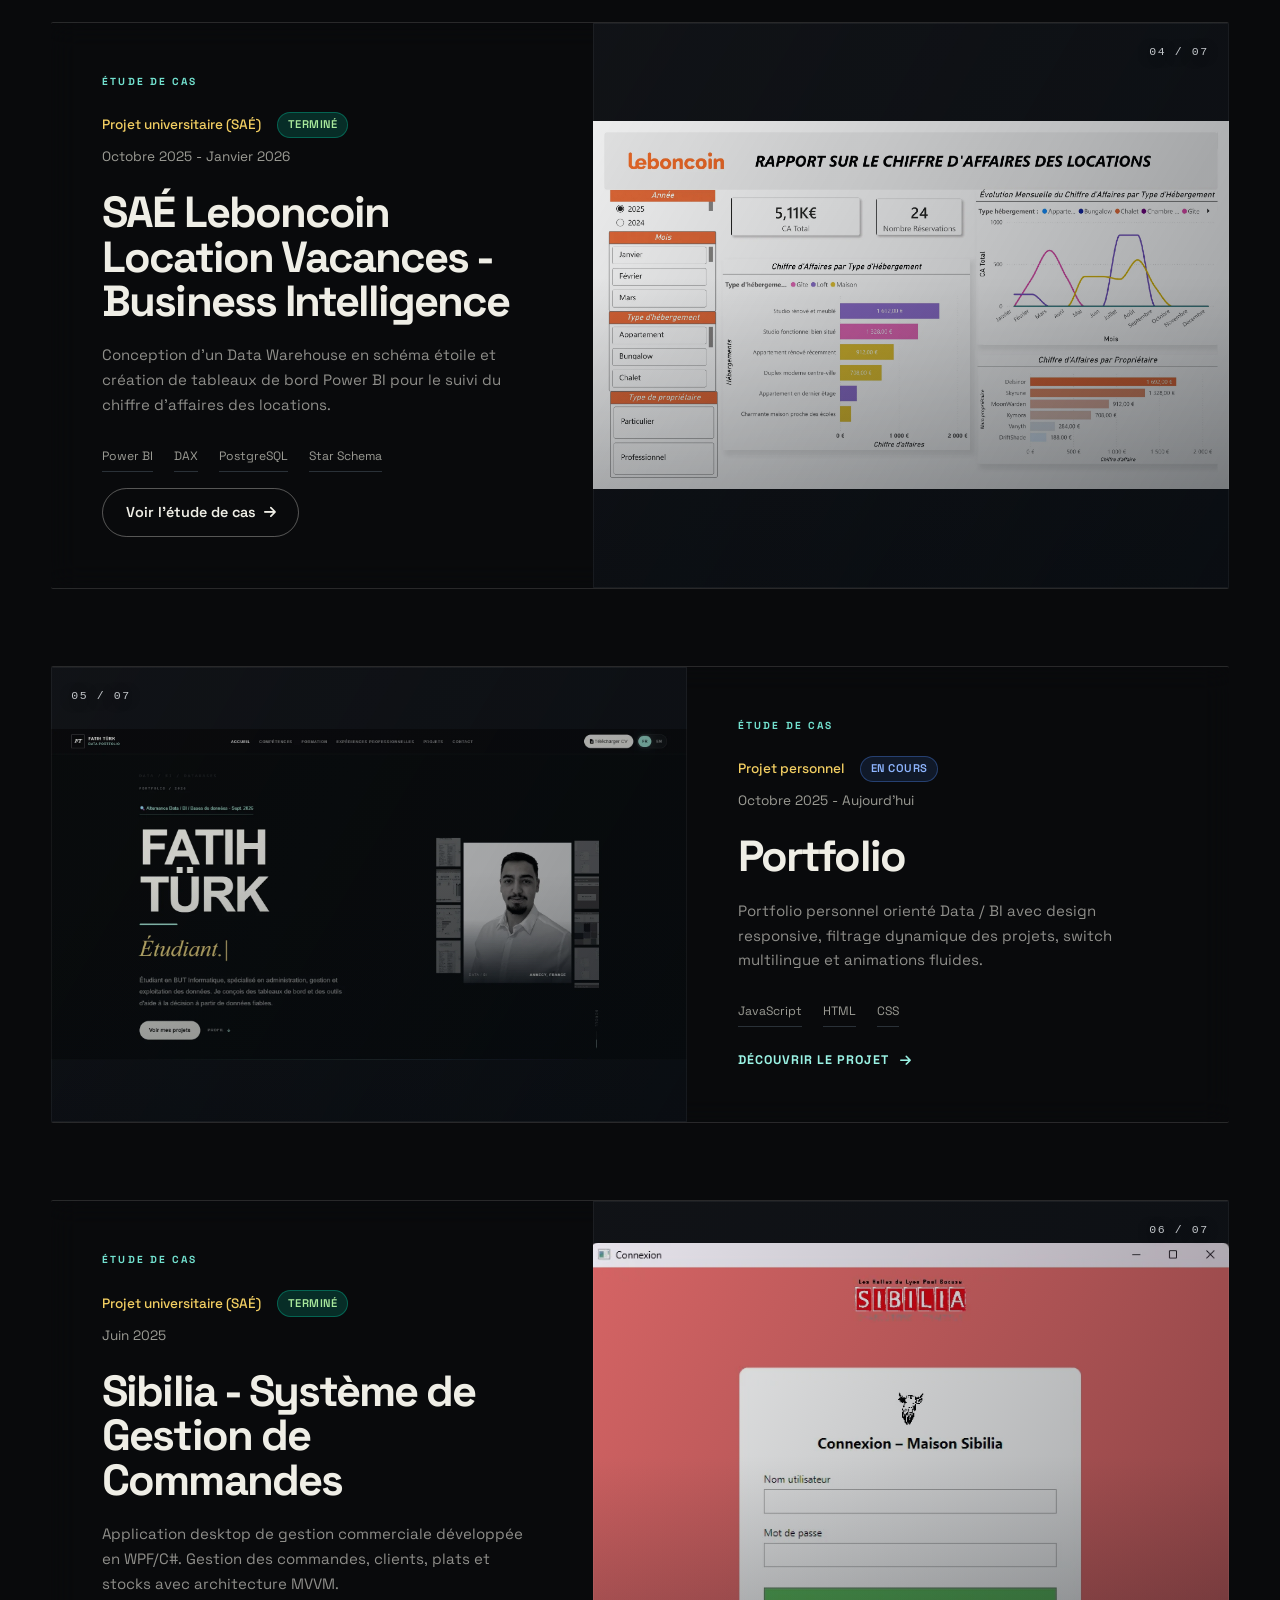
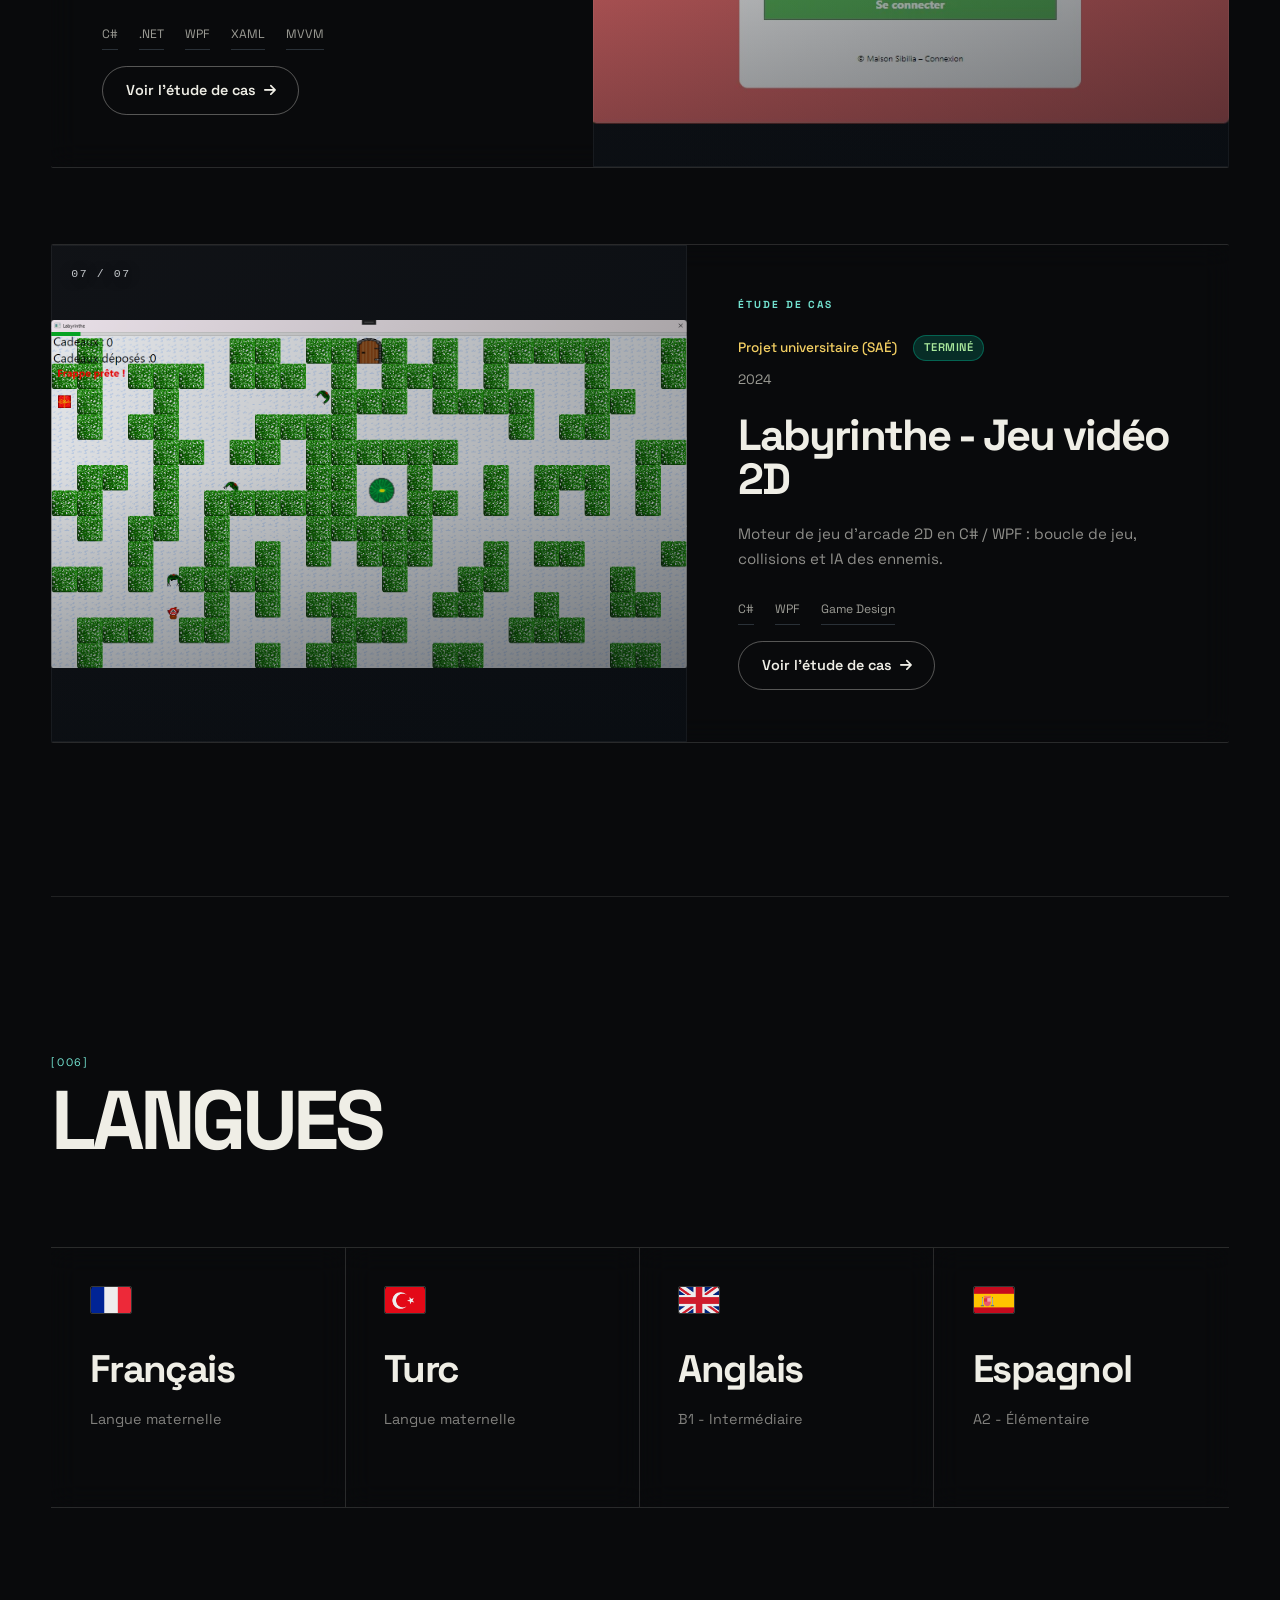
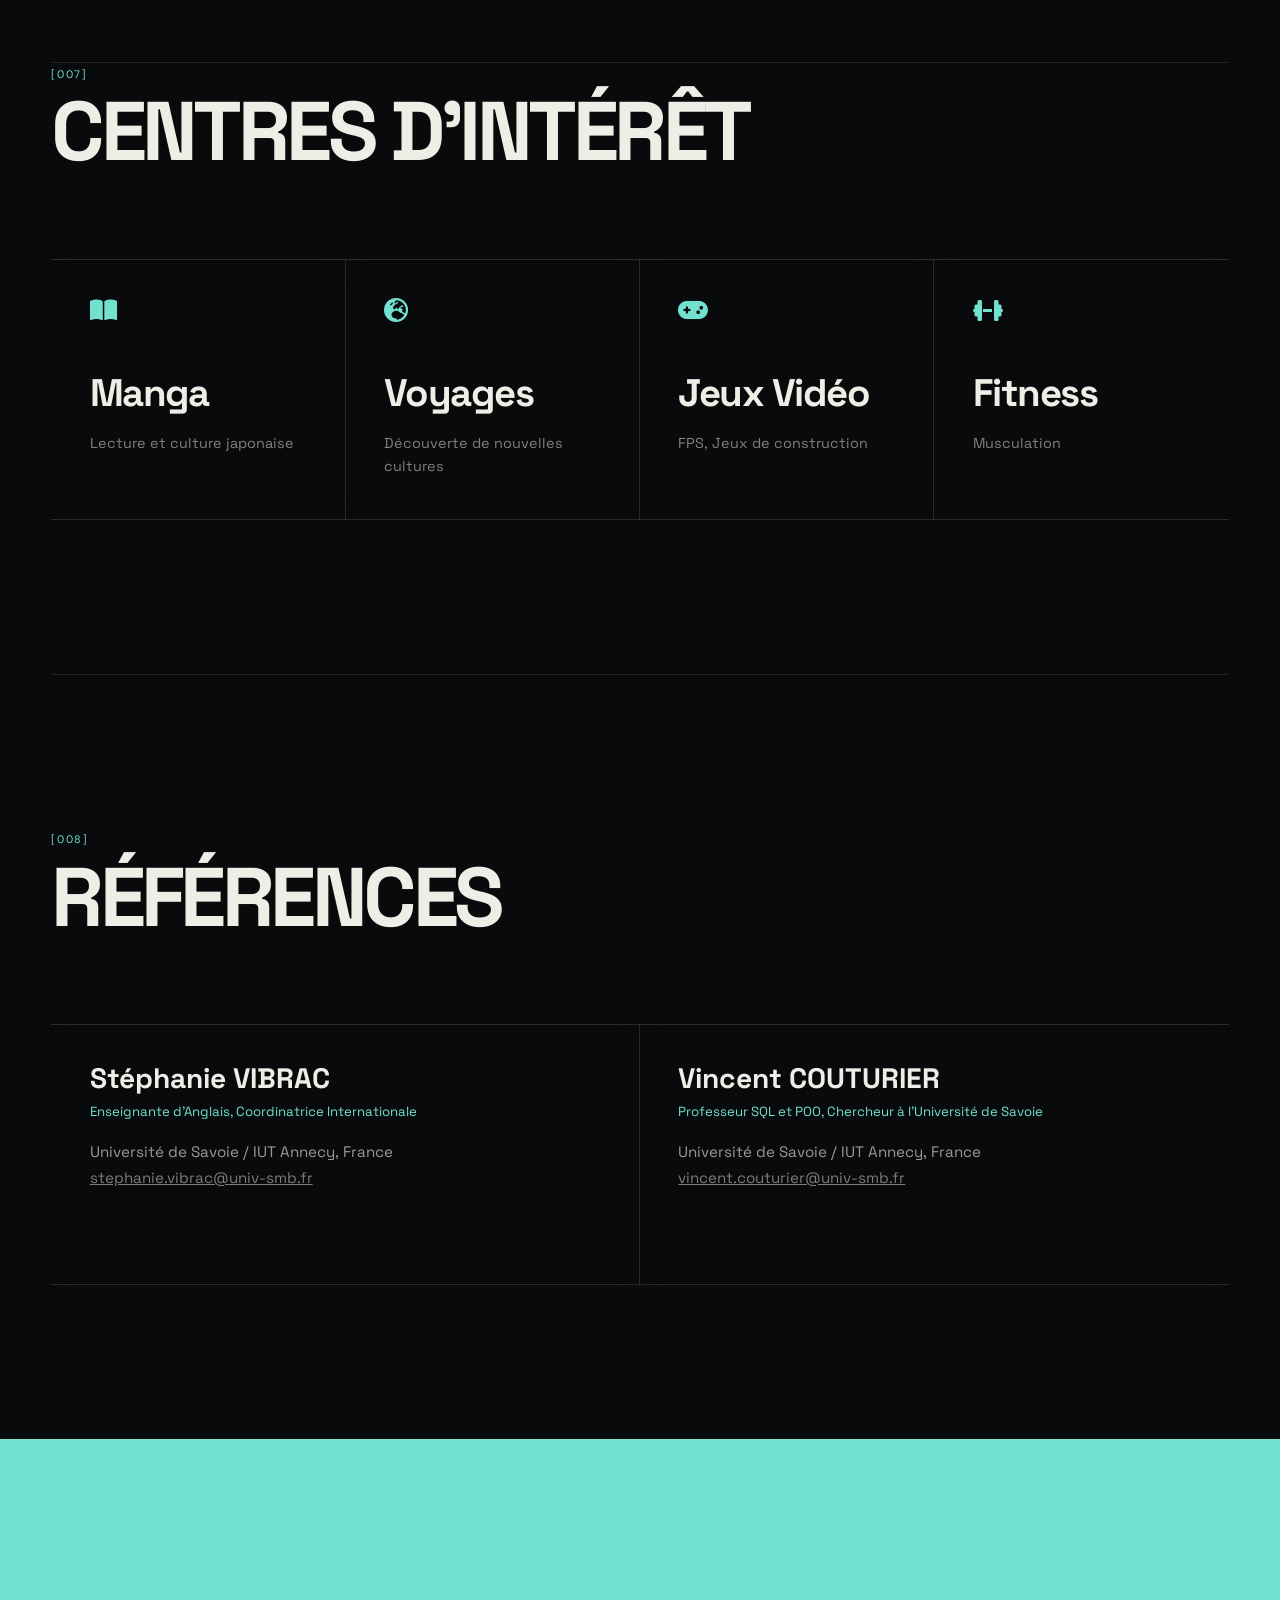
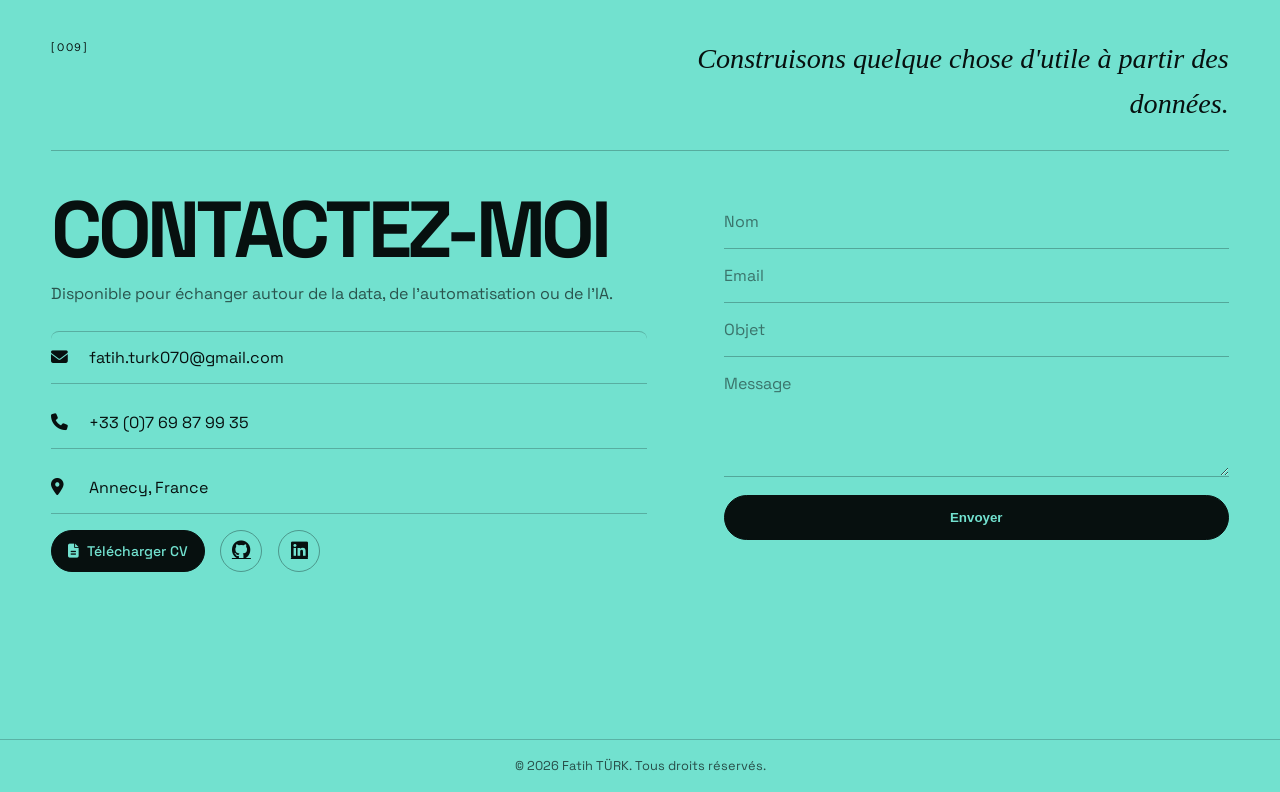
==== commit 0ec0337c: "Add manga theme toggle, scripted chatbot and content tweaks - Add an optional manga/ink theme (theme" ====
--- a/index.html
+++ b/index.html
@@ -8,7 +8,7 @@
     <meta property="og:url" content="https://fatiht7.github.io/portfolio/">
     <meta property="og:description" content="Data, automatisation & IA. Connecteurs API Python, agents IA, tableaux de bord Power BI, modélisation SQL et workflows ETL.">
     <meta property="og:type" content="website">
-    <meta property="og:image" content="https://fatiht7.github.io/portfolio/assets/og/og-index.jpg">
+    <meta property="og:image" content="https://fatiht7.github.io/portfolio/assets/og/og-home.jpg">
     <meta property="og:image:width" content="1200">
     <meta property="og:image:height" content="630">
     <meta name="twitter:card" content="summary_large_image">
@@ -17,11 +17,13 @@
 
     <link rel="preconnect" href="https://fonts.googleapis.com">
     <link rel="preconnect" href="https://fonts.gstatic.com" crossorigin>
-    <link href="https://fonts.googleapis.com/css2?family=DM+Sans:opsz,wght@9..40,400;9..40,500;9..40,700&family=Instrument+Serif:ital@0;1&family=Space+Grotesk:wght@400;500;600;700&display=swap" rel="stylesheet">
+    <link href="https://fonts.googleapis.com/css2?family=DM+Sans:opsz,wght@9..40,400;9..40,500;9..40,700&family=Space+Grotesk:wght@400;500;600;700&display=swap" rel="stylesheet">
     
     <link rel="stylesheet" href="https://cdnjs.cloudflare.com/ajax/libs/font-awesome/6.5.1/css/all.min.css" />
     <link rel="stylesheet" href="https://cdn.jsdelivr.net/gh/devicons/devicon@v2.15.1/devicon.min.css">
     <link rel="stylesheet" href="css/style.css">
+    <link rel="stylesheet" href="css/chatbot.css">
+    <script src="js/theme-loader.js"></script>
 </head>
 <body>
 
@@ -52,6 +54,10 @@
 
         <div class="nav-actions">
             <a href="assets/CV_Fatih_TURK_FR.pdf" target="_blank" class="btn-small btn-cv-primary desktop-only" data-cv-link data-lang="nav_cv_download"><i class="fa-solid fa-file-lines"></i> Télécharger CV</a>
+            <button type="button" class="theme-toggle" data-theme-toggle>
+                <span class="theme-toggle-to-manga"><i class="fa-solid fa-book-open"></i><span data-lang="theme_to_manga">Mode manga</span></span>
+                <span class="theme-toggle-to-classic"><i class="fa-solid fa-chart-simple"></i><span data-lang="theme_to_classic">Mode classique</span></span>
+            </button>
             <div class="language-switch" aria-label="Language selector">
                 <button type="button" class="lang-option" data-set-lang="fr">FR</button>
                 <button type="button" class="lang-option" data-set-lang="en">EN</button>
@@ -68,7 +74,7 @@
         <section id="hero" class="hero">
             <div class="hero-content">
                 <span class="hero-kicker">Portfolio / 2026</span>
-                <span class="badge-glass" data-lang="hero_badge">💼 Alternant Python – Automatisation & IA chez Cats Power Design</span>
+                <span class="badge-glass" data-lang="hero_badge">Alternant Python – Automatisation & IA chez Cats Power Design</span>
                 <h1 class="hero-name" data-text="Fatih TÜRK">Fatih TÜRK</h1>
 
                 <h2 class="gradient-text"><span id="typed-text">Analyste de Données.</span></h2>
@@ -633,11 +639,16 @@
                 <span class="section-index">[007]</span>
                 <h2 data-lang="interets-titre">Centres d'intérêt</h2>
             </div>
-            <div class="grid-3">
+            <div class="grid-4">
                 <div class="glass-card interest-card">
                     <div class="icon-box bg-purple"><i class="fa-solid fa-book-open"></i></div>
                     <h3>Manga</h3>
-                    <p data-lang="hobby_manga_desc">One Piece, Chainsaw Man</p>
+                    <p data-lang="hobby_manga_desc">Lecture et culture japonaise</p>
+                </div>
+                <div class="glass-card interest-card">
+                    <div class="icon-box bg-blue"><i class="fa-solid fa-earth-europe"></i></div>
+                    <h3 data-lang="hobby-travel">Voyages</h3>
+                    <p data-lang="hobby-travel-desc">Découverte de nouvelles cultures</p>
                 </div>
                 <div class="glass-card interest-card">
                     <div class="icon-box bg-blue"><i class="fa-solid fa-gamepad"></i></div>
@@ -786,5 +797,7 @@
     <script src="https://unpkg.com/typed.js@2.1.0/dist/typed.umd.js"></script>
     <script src="https://unpkg.com/lenis@1.3.17/dist/lenis.min.js"></script>
     <script src="js/script.js"></script>
+    <script src="js/chatbot.js"></script>
+    <script>window.writeThemeScripts && writeThemeScripts();</script>
 </body>
 </html>
--- a/css/style.css
+++ b/css/style.css
@@ -197,6 +197,39 @@
 }
 .hamburger { display: none; font-size: 1.5rem; cursor: pointer; color: var(--text); }
 .mobile-only { display: none; }
+.theme-toggle {
+    display: inline-flex;
+    align-items: center;
+    height: 40px;
+    padding: 0 0.95rem;
+    border: 1px solid rgba(239,238,230,0.18);
+    border-radius: 999px;
+    background: transparent;
+    color: var(--text);
+    font: inherit;
+    font-size: 0.72rem;
+    font-weight: 700;
+    letter-spacing: 0.06em;
+    text-transform: uppercase;
+    cursor: pointer;
+    transition: all 0.25s ease;
+}
+.theme-toggle:hover { border-color: var(--accent); color: var(--accent); }
+.theme-toggle > span { display: inline-flex; align-items: center; gap: 0.5rem; white-space: nowrap; }
+.theme-toggle-to-classic { display: none !important; }
+.theme-manga .theme-toggle-to-manga { display: none !important; }
+.theme-manga .theme-toggle-to-classic { display: inline-flex !important; }
+@media (max-width: 1360px) {
+    .theme-toggle { width: 40px; padding: 0; justify-content: center; }
+    .theme-toggle span span {
+        position: absolute;
+        width: 1px;
+        height: 1px;
+        overflow: hidden;
+        clip: rect(0 0 0 0);
+        white-space: nowrap;
+    }
+}
 
 .container { max-width: 1380px; margin: 0 auto; padding: 0 4%; }
 .section { padding: 5rem 0; }
@@ -1168,7 +1201,7 @@
     height: 40px;
     border-color: rgba(239,238,230,0.4);
     color: var(--text);
-    font-family: 'Instrument Serif', serif;
+    font-family: 'Times New Roman', Times, serif;
     font-size: 1.05rem;
     font-style: italic;
 }
@@ -1265,7 +1298,7 @@
 }
 .gradient-text {
     margin-top: 2.2rem;
-    font-family: 'Instrument Serif', serif;
+    font-family: 'Times New Roman', Times, serif;
     font-style: italic;
     font-size: clamp(1.9rem, 3.3vw, 3.7rem);
     font-weight: 400;
@@ -1388,7 +1421,7 @@
 .editorial-section-heading > p {
     max-width: 620px;
     color: rgba(239,238,230,0.54);
-    font-family: 'Instrument Serif', serif;
+    font-family: 'Times New Roman', Times, serif;
     font-size: clamp(1.2rem, 2.1vw, 1.8rem);
     font-style: italic;
 }
@@ -1404,7 +1437,7 @@
 }
 .profile-lead {
     max-width: 950px;
-    font-family: 'Instrument Serif', serif;
+    font-family: 'Times New Roman', Times, serif;
     font-size: clamp(2.7rem, 5.2vw, 6.1rem);
     line-height: 1.02;
     letter-spacing: -0.025em;
@@ -1535,7 +1568,7 @@
     color: var(--accent);
     border: 0;
     border-radius: 0;
-    font-family: 'Instrument Serif', serif;
+    font-family: 'Times New Roman', Times, serif;
     font-size: clamp(2rem, 3.2vw, 3.7rem);
     font-style: italic;
     white-space: nowrap;
@@ -1725,7 +1758,7 @@
 .contact-heading .section-index { color: #07100f; }
 .contact-heading p {
     max-width: 620px;
-    font-family: 'Instrument Serif', serif;
+    font-family: 'Times New Roman', Times, serif;
     font-size: clamp(1.25rem, 2.2vw, 2.25rem);
     font-style: italic;
     text-align: right;
@@ -1975,7 +2008,8 @@
     .grid-4 { grid-template-columns: repeat(2, 1fr); }
     .grid-3,
     .split-view { grid-template-columns: 1fr; }
-    .lang-card:nth-child(2) { border-right: 0; }
+    .lang-card:nth-child(2),
+    .interest-card:nth-child(2) { border-right: 0; }
     .contact-heading { flex-direction: column; }
     .contact-heading p { text-align: left; }
     .contact-box { grid-template-columns: 1fr; }
@@ -2007,7 +2041,8 @@
     }
     .hero-actions { align-items: flex-start; flex-direction: column; }
     .grid-4 { grid-template-columns: 1fr; }
-    .lang-card { border-right: 0; }
+    .lang-card,
+    .interest-card { border-right: 0; }
     .contact-box { padding-top: 3rem; }
     footer {
         padding-block: 1.25rem;
--- a/css/chatbot.css
+++ b/css/chatbot.css
@@ -0,0 +1,229 @@
+/* Assistant du portfolio (js/chatbot.js) — utilise les variables de couleur du thème actif */
+
+.chatbot {
+    position: fixed;
+    right: 2rem;
+    bottom: 2rem;
+    z-index: 1500;
+    font-family: 'Space Grotesk', 'DM Sans', sans-serif;
+}
+
+/* Le bouton « retour en haut » remonte au-dessus du bouton de l'assistant */
+.has-chatbot #back-to-top { bottom: calc(2rem + 68px); }
+
+.chatbot-launcher {
+    width: 56px;
+    height: 56px;
+    display: grid;
+    place-items: center;
+    border: 1px solid var(--accent);
+    border-radius: 50%;
+    background: var(--accent);
+    color: #090a0c;
+    font-size: 1.3rem;
+    cursor: pointer;
+    box-shadow: 0 12px 30px rgba(0,0,0,0.35);
+    transition: transform 0.25s ease, box-shadow 0.25s ease;
+}
+.chatbot-launcher:hover { transform: translateY(-3px); }
+.chatbot-launcher:focus-visible,
+.chatbot-chip:focus-visible,
+.chatbot-close:focus-visible,
+.chatbot-send:focus-visible {
+    outline: 2px solid var(--accent-warm);
+    outline-offset: 3px;
+}
+.chatbot-launcher .fa-xmark,
+.chatbot.is-open .chatbot-launcher .fa-comments { display: none; }
+.chatbot.is-open .chatbot-launcher .fa-xmark { display: block; }
+
+.chatbot-panel {
+    position: absolute;
+    right: 0;
+    bottom: calc(100% + 14px);
+    width: min(380px, calc(100vw - 2rem));
+    height: min(560px, calc(100svh - 140px));
+    display: flex;
+    flex-direction: column;
+    overflow: hidden;
+    background: var(--surface, #111923);
+    color: var(--text);
+    border: 1px solid rgba(239,238,230,0.16);
+    border-radius: 18px;
+    box-shadow: 0 24px 70px rgba(0,0,0,0.5);
+    transform-origin: bottom right;
+    animation: chatbotIn 0.22s ease-out;
+}
+.chatbot-panel[hidden] { display: none; }
+@keyframes chatbotIn {
+    from { opacity: 0; transform: translateY(10px) scale(0.97); }
+    to { opacity: 1; transform: none; }
+}
+
+.chatbot-header {
+    display: flex;
+    align-items: center;
+    gap: 0.8rem;
+    padding: 0.9rem 1rem;
+    border-bottom: 1px solid rgba(239,238,230,0.12);
+}
+.chatbot-header > div { flex: 1; min-width: 0; }
+.chatbot-avatar {
+    width: 38px;
+    height: 38px;
+    flex: 0 0 auto;
+    display: grid;
+    place-items: center;
+    border-radius: 50%;
+    background: var(--accent);
+    color: #090a0c;
+    font-size: 0.8rem;
+    font-weight: 700;
+}
+.chatbot-title { display: block; font-size: 0.95rem; }
+.chatbot-subtitle { display: block; color: var(--text-mute); font-size: 0.72rem; }
+.chatbot-close {
+    width: 34px;
+    height: 34px;
+    border: 0;
+    border-radius: 50%;
+    background: transparent;
+    color: var(--text-mute);
+    font-size: 1rem;
+    cursor: pointer;
+}
+.chatbot-close:hover { color: var(--text); background: rgba(239,238,230,0.08); }
+
+.chatbot-messages {
+    flex: 1;
+    overflow-y: auto;
+    overscroll-behavior: contain;
+    display: flex;
+    flex-direction: column;
+    gap: 0.6rem;
+    padding: 1rem;
+}
+.chatbot-message {
+    max-width: 88%;
+    padding: 0.7rem 0.9rem;
+    border-radius: 14px;
+    font-size: 0.88rem;
+    line-height: 1.55;
+    white-space: pre-line;
+}
+.chatbot-message.from-bot {
+    align-self: flex-start;
+    background: rgba(239,238,230,0.07);
+    border-bottom-left-radius: 4px;
+}
+.chatbot-message.from-user {
+    align-self: flex-end;
+    background: var(--accent);
+    color: #090a0c;
+    border-bottom-right-radius: 4px;
+}
+.chatbot-links {
+    display: flex;
+    flex-wrap: wrap;
+    gap: 0.4rem;
+    margin-top: 0.6rem;
+}
+.chatbot-links a {
+    padding: 0.3rem 0.65rem;
+    border: 1px solid var(--accent);
+    border-radius: 999px;
+    color: var(--accent);
+    font-size: 0.76rem;
+    font-weight: 600;
+    text-decoration: none;
+}
+.chatbot-links a:hover { background: var(--accent); color: #090a0c; }
+
+.chatbot-message.is-typing {
+    display: flex;
+    gap: 4px;
+    padding: 0.85rem 0.9rem;
+}
+.chatbot-message.is-typing span {
+    width: 6px;
+    height: 6px;
+    border-radius: 50%;
+    background: var(--text-mute);
+    animation: chatbotTyping 1s infinite ease-in-out;
+}
+.chatbot-message.is-typing span:nth-child(2) { animation-delay: 0.15s; }
+.chatbot-message.is-typing span:nth-child(3) { animation-delay: 0.3s; }
+@keyframes chatbotTyping {
+    0%, 60%, 100% { opacity: 0.3; transform: translateY(0); }
+    30% { opacity: 1; transform: translateY(-3px); }
+}
+
+.chatbot-chips {
+    display: flex;
+    flex-wrap: wrap;
+    gap: 0.4rem;
+    padding: 0 1rem 0.75rem;
+}
+.chatbot-chips:empty { display: none; }
+.chatbot-chip {
+    padding: 0.4rem 0.75rem;
+    border: 1px solid rgba(239,238,230,0.22);
+    border-radius: 999px;
+    background: transparent;
+    color: var(--text);
+    font: inherit;
+    font-size: 0.76rem;
+    cursor: pointer;
+    transition: border-color 0.2s, color 0.2s;
+}
+.chatbot-chip:hover { border-color: var(--accent); color: var(--accent); }
+
+.chatbot-form {
+    display: flex;
+    gap: 0.5rem;
+    padding: 0.75rem 1rem 1rem;
+    border-top: 1px solid rgba(239,238,230,0.12);
+}
+.chatbot-input {
+    flex: 1;
+    min-width: 0;
+    padding: 0.7rem 0.9rem;
+    border: 1px solid rgba(239,238,230,0.18);
+    border-radius: 999px;
+    background: transparent;
+    color: var(--text);
+    font: inherit;
+    font-size: 0.88rem;
+}
+.chatbot-input::placeholder { color: var(--text-mute); }
+.chatbot-input:focus { outline: none; border-color: var(--accent); }
+.chatbot-send {
+    width: 42px;
+    height: 42px;
+    flex: 0 0 auto;
+    border: 0;
+    border-radius: 50%;
+    background: var(--accent);
+    color: #090a0c;
+    cursor: pointer;
+}
+
+@media (max-width: 600px) {
+    .chatbot { right: 1rem; bottom: 1rem; }
+    .has-chatbot #back-to-top { bottom: calc(1rem + 64px); }
+    .chatbot-launcher { width: 52px; height: 52px; }
+    /* Panneau en plein écran sur mobile, le bouton reste visible pour le fermer */
+    .chatbot-panel {
+        position: fixed;
+        inset: auto 0 0 0;
+        width: 100%;
+        height: min(82svh, 640px);
+        border-radius: 18px 18px 0 0;
+    }
+    .chatbot.is-open .chatbot-launcher { display: none; }
+}
+
+@media (prefers-reduced-motion: reduce) {
+    .chatbot-panel,
+    .chatbot-message.is-typing span { animation: none; }
+}
